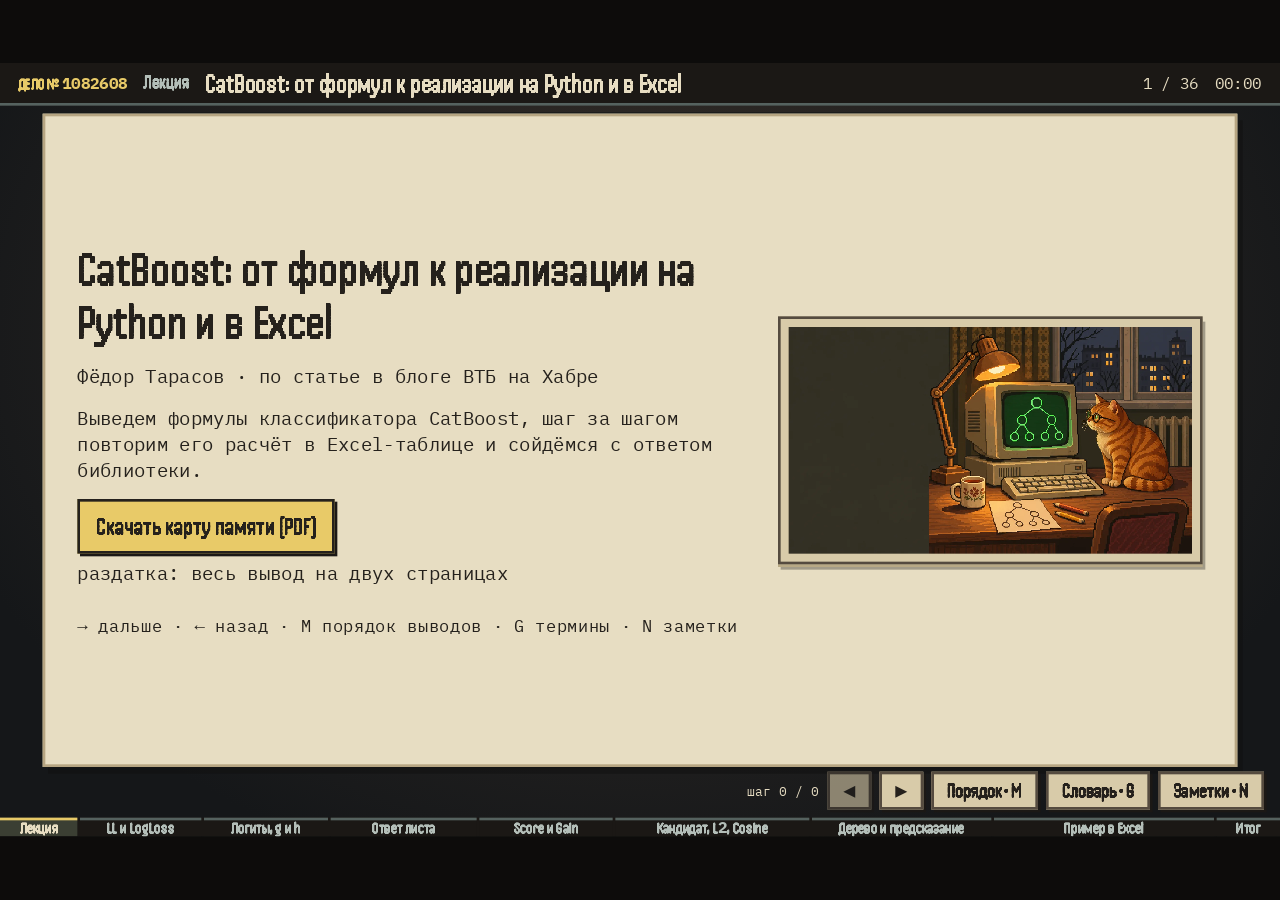
==== blocks/catboost.html @ 0ad7b18a "Сайт лекции 17.11.2026" ====
<!doctype html>
<html lang="ru"><head><meta charset="utf-8"><meta name="viewport" content="width=device-width,initial-scale=1"><title>CatBoost с нуля</title>
<style>
/* vendor/fonts.css */
/* Сгенерировано vendor/make-fonts.mjs — не редактировать вручную */
@font-face{font-family:"Press Start 2P";font-style:normal;font-weight:400;font-display:block;src:url("[data-uri]") format("woff2");unicode-range:U+0301, U+0400-045F, U+0490-0491, U+04B0-04B1, U+2116}
@font-face{font-family:"Press Start 2P";font-style:normal;font-weight:400;font-display:block;src:url("[data-uri]") format("woff2");unicode-range:U+0000-00FF, U+0131, U+0152-0153, U+02BB-02BC, U+02C6, U+02DA, U+02DC, U+0304, U+0308, U+0329, U+2000-206F, U+20AC, U+2122, U+2191, U+2193, U+2212, U+2215, U+FEFF, U+FFFD}
@font-face{font-family:"Pixelify Sans";font-style:normal;font-weight:400;font-display:block;src:url("[data-uri]") format("woff2");unicode-range:U+0301, U+0400-045F, U+0490-0491, U+04B0-04B1, U+2116}
@font-face{font-family:"Pixelify Sans";font-style:normal;font-weight:400;font-display:block;src:url("[data-uri]") format("woff2");unicode-range:U+0000-00FF, U+0131, U+0152-0153, U+02BB-02BC, U+02C6, U+02DA, U+02DC, U+0304, U+0308, U+0329, U+2000-206F, U+20AC, U+2122, U+2191, U+2193, U+2212, U+2215, U+FEFF, U+FFFD}
@font-face{font-family:"Pixelify Sans";font-style:normal;font-weight:500;font-display:block;src:url("[data-uri]") format("woff2");unicode-range:U+0301, U+0400-045F, U+0490-0491, U+04B0-04B1, U+2116}
@font-face{font-family:"Pixelify Sans";font-style:normal;font-weight:500;font-display:block;src:url("[data-uri]") format("woff2");unicode-range:U+0000-00FF, U+0131, U+0152-0153, U+02BB-02BC, U+02C6, U+02DA, U+02DC, U+0304, U+0308, U+0329, U+2000-206F, U+20AC, U+2122, U+2191, U+2193, U+2212, U+2215, U+FEFF, U+FFFD}
@font-face{font-family:"Pixelify Sans";font-style:normal;font-weight:600;font-display:block;src:url("[data-uri]") format("woff2");unicode-range:U+0301, U+0400-045F, U+0490-0491, U+04B0-04B1, U+2116}
@font-face{font-family:"Pixelify Sans";font-style:normal;font-weight:600;font-display:block;src:url("[data-uri]") format("woff2");unicode-range:U+0000-00FF, U+0131, U+0152-0153, U+02BB-02BC, U+02C6, U+02DA, U+02DC, U+0304, U+0308, U+0329, U+2000-206F, U+20AC, U+2122, U+2191, U+2193, U+2212, U+2215, U+FEFF, U+FFFD}
@font-face{font-family:"Pixelify Sans";font-style:normal;font-weight:700;font-display:block;src:url("[data-uri]") format("woff2");unicode-range:U+0301, U+0400-045F, U+0490-0491, U+04B0-04B1, U+2116}
@font-face{font-family:"Pixelify Sans";font-style:normal;font-weight:700;font-display:block;src:url("[data-uri]") format("woff2");unicode-range:U+0000-00FF, U+0131, U+0152-0153, U+02BB-02BC, U+02C6, U+02DA, U+02DC, U+0304, U+0308, U+0329, U+2000-206F, U+20AC, U+2122, U+2191, U+2193, U+2212, U+2215, U+FEFF, U+FFFD}
@font-face{font-family:"IBM Plex Mono";font-style:normal;font-weight:400;font-display:block;src:url("[data-uri]") format("woff2");unicode-range:U+0301, U+0400-045F, U+0490-0491, U+04B0-04B1, U+2116}
@font-face{font-family:"IBM Plex Mono";font-style:normal;font-weight:400;font-display:block;src:url("[data-uri]") format("woff2");unicode-range:U+0000-00FF, U+0131, U+0152-0153, U+02BB-02BC, U+02C6, U+02DA, U+02DC, U+0304, U+0308, U+0329, U+2000-206F, U+20AC, U+2122, U+2191, U+2193, U+2212, U+2215, U+FEFF, U+FFFD}
@font-face{font-family:"IBM Plex Mono";font-style:normal;font-weight:500;font-display:block;src:url("[data-uri]") format("woff2");unicode-range:U+0301, U+0400-045F, U+0490-0491, U+04B0-04B1, U+2116}
@font-face{font-family:"IBM Plex Mono";font-style:normal;font-weight:500;font-display:block;src:url("[data-uri]") format("woff2");unicode-range:U+0000-00FF, U+0131, U+0152-0153, U+02BB-02BC, U+02C6, U+02DA, U+02DC, U+0304, U+0308, U+0329, U+2000-206F, U+20AC, U+2122, U+2191, U+2193, U+2212, U+2215, U+FEFF, U+FFFD}
@font-face{font-family:"IBM Plex Mono";font-style:normal;font-weight:700;font-display:block;src:url("[data-uri]") format("woff2");unicode-range:U+0301, U+0400-045F, U+0490-0491, U+04B0-04B1, U+2116}
@font-face{font-family:"IBM Plex Mono";font-style:normal;font-weight:700;font-display:block;src:url("[data-uri]") format("woff2");unicode-range:U+0000-00FF, U+0131, U+0152-0153, U+02BB-02BC, U+02C6, U+02DA, U+02DC, U+0304, U+0308, U+0329, U+2000-206F, U+20AC, U+2122, U+2191, U+2193, U+2212, U+2215, U+FEFF, U+FFFD}
@font-face{font-family:"Old Standard TT";font-style:normal;font-weight:400;font-display:block;src:url("[data-uri]") format("woff2");unicode-range:U+0301, U+0400-045F, U+0490-0491, U+04B0-04B1, U+2116}
@font-face{font-family:"Old Standard TT";font-style:normal;font-weight:400;font-display:block;src:url("[data-uri]") format("woff2");unicode-range:U+0000-00FF, U+0131, U+0152-0153, U+02BB-02BC, U+02C6, U+02DA, U+02DC, U+0304, U+0308, U+0329, U+2000-206F, U+20AC, U+2122, U+2191, U+2193, U+2212, U+2215, U+FEFF, U+FFFD}
@font-face{font-family:"Old Standard TT";font-style:normal;font-weight:700;font-display:block;src:url("[data-uri]") format("woff2");unicode-range:U+0301, U+0400-045F, U+0490-0491, U+04B0-04B1, U+2116}
@font-face{font-family:"Old Standard TT";font-style:normal;font-weight:700;font-display:block;src:url("[data-uri]") format("woff2");unicode-range:U+0000-00FF, U+0131, U+0152-0153, U+02BB-02BC, U+02C6, U+02DA, U+02DC, U+0304, U+0308, U+0329, U+2000-206F, U+20AC, U+2122, U+2191, U+2193, U+2212, U+2215, U+FEFF, U+FFFD}
@font-face{font-family:"Stalinist One";font-style:normal;font-weight:400;font-display:block;src:url("[data-uri]") format("woff2");unicode-range:U+0301, U+0400-045F, U+0490-0491, U+04B0-04B1, U+2116}
@font-face{font-family:"Stalinist One";font-style:normal;font-weight:400;font-display:block;src:url("[data-uri]") format("woff2");unicode-range:U+0000-00FF, U+0131, U+0152-0153, U+02BB-02BC, U+02C6, U+02DA, U+02DC, U+0304, U+0308, U+0329, U+2000-206F, U+20AC, U+2122, U+2191, U+2193, U+2212, U+2215, U+FEFF, U+FFFD}
@font-face{font-family:"DeckHead";font-style:normal;font-weight:400;font-display:block;src:url("[data-uri]") format("woff2");unicode-range:U+0301, U+0400-045F, U+0490-0491, U+04B0-04B1, U+2116}
@font-face{font-family:"DeckHead";font-style:normal;font-weight:400;font-display:block;src:url("[data-uri]") format("woff2");unicode-range:U+0000-002F, U+003A-00FF, U+0131, U+0152-0153, U+02BB-02BC, U+02C6, U+02DA, U+02DC, U+0304, U+0308, U+0329, U+2000-206F, U+20AC, U+2122, U+2191, U+2193, U+2212, U+2215, U+FEFF, U+FFFD}
@font-face{font-family:"DeckHead";font-style:normal;font-weight:600;font-display:block;src:url("[data-uri]") format("woff2");unicode-range:U+0301, U+0400-045F, U+0490-0491, U+04B0-04B1, U+2116}
@font-face{font-family:"DeckHead";font-style:normal;font-weight:600;font-display:block;src:url("[data-uri]") format("woff2");unicode-range:U+0000-002F, U+003A-00FF, U+0131, U+0152-0153, U+02BB-02BC, U+02C6, U+02DA, U+02DC, U+0304, U+0308, U+0329, U+2000-206F, U+20AC, U+2122, U+2191, U+2193, U+2212, U+2215, U+FEFF, U+FFFD}
@font-face{font-family:"DeckHead";font-style:normal;font-weight:800;font-display:block;src:url("[data-uri]") format("woff2");unicode-range:U+0301, U+0400-045F, U+0490-0491, U+04B0-04B1, U+2116}
@font-face{font-family:"DeckHead";font-style:normal;font-weight:800;font-display:block;src:url("[data-uri]") format("woff2");unicode-range:U+0000-002F, U+003A-00FF, U+0131, U+0152-0153, U+02BB-02BC, U+02C6, U+02DA, U+02DC, U+0304, U+0308, U+0329, U+2000-206F, U+20AC, U+2122, U+2191, U+2193, U+2212, U+2215, U+FEFF, U+FFFD}

/* Цифры заголовочного шрифта. */
@font-face{font-family:"DeckHead";font-style:normal;font-weight:100 900;font-display:block;src:url("[data-uri]") format("woff2");unicode-range:U+0030-0039}
/* node_modules/katex/dist/katex.min.css */
@font-face{font-family:KaTeX_AMS;font-style:normal;font-weight:400;src:url("[data-uri]") format("woff2")}@font-face{font-family:KaTeX_Caligraphic;font-style:normal;font-weight:700;src:url("[data-uri]") format("woff2")}@font-face{font-family:KaTeX_Caligraphic;font-style:normal;font-weight:400;src:url("[data-uri]") format("woff2")}@font-face{font-family:KaTeX_Fraktur;font-style:normal;font-weight:700;src:url("[data-uri]") format("woff2")}@font-face{font-family:KaTeX_Fraktur;font-style:normal;font-weight:400;src:url("[data-uri]") format("woff2")}@font-face{font-family:KaTeX_Main;font-style:normal;font-weight:700;src:url("[data-uri]") format("woff2")}@font-face{font-family:KaTeX_Main;font-style:italic;font-weight:700;src:url("[data-uri]") format("woff2")}@font-face{font-family:KaTeX_Main;font-style:italic;font-weight:400;src:url("[data-uri]") format("woff2")}@font-face{font-family:KaTeX_Main;font-style:normal;font-weight:400;src:url("[data-uri]") format("woff2")}@font-face{font-family:KaTeX_Math;font-style:italic;font-weight:700;src:url("[data-uri]") format("woff2")}@font-face{font-family:KaTeX_Math;font-style:italic;font-weight:400;src:url("[data-uri]") format("woff2")}@font-face{font-family:"KaTeX_SansSerif";font-style:normal;font-weight:700;src:url("[data-uri]") format("woff2")}@font-face{font-family:"KaTeX_SansSerif";font-style:italic;font-weight:400;src:url("[data-uri]") format("woff2")}@font-face{font-family:"KaTeX_SansSerif";font-style:normal;font-weight:400;src:url("[data-uri]") format("woff2")}@font-face{font-family:KaTeX_Script;font-style:normal;font-weight:400;src:url("[data-uri]") format("woff2")}@font-face{font-family:KaTeX_Size1;font-style:normal;font-weight:400;src:url("[data-uri]") format("woff2")}@font-face{font-family:KaTeX_Size2;font-style:normal;font-weight:400;src:url("[data-uri]") format("woff2")}@font-face{font-family:KaTeX_Size3;font-style:normal;font-weight:400;src:url("[data-uri]") format("woff2")}@font-face{font-family:KaTeX_Size4;font-style:normal;font-weight:400;src:url("[data-uri]") format("woff2")}@font-face{font-family:KaTeX_Typewriter;font-style:normal;font-weight:400;src:url("[data-uri]") format("woff2")}.katex{font:normal 1.21em KaTeX_Main,Times New Roman,serif;line-height:1.2;text-indent:0;text-rendering:auto}.katex *{-ms-high-contrast-adjust:none!important;border-color:currentColor}.katex .katex-version:after{content:"0.16.11"}.katex .katex-mathml{clip:rect(1px,1px,1px,1px);border:0;height:1px;overflow:hidden;padding:0;position:absolute;width:1px}.katex .katex-html>.newline{display:block}.katex .base{position:relative;white-space:nowrap;width:-webkit-min-content;width:-moz-min-content;width:min-content}.katex .base,.katex .strut{display:inline-block}.katex .textbf{font-weight:700}.katex .textit{font-style:italic}.katex .textrm{font-family:KaTeX_Main}.katex .textsf{font-family:KaTeX_SansSerif}.katex .texttt{font-family:KaTeX_Typewriter}.katex .mathnormal{font-family:KaTeX_Math;font-style:italic}.katex .mathit{font-family:KaTeX_Main;font-style:italic}.katex .mathrm{font-style:normal}.katex .mathbf{font-family:KaTeX_Main;font-weight:700}.katex .boldsymbol{font-family:KaTeX_Math;font-style:italic;font-weight:700}.katex .amsrm,.katex .mathbb,.katex .textbb{font-family:KaTeX_AMS}.katex .mathcal{font-family:KaTeX_Caligraphic}.katex .mathfrak,.katex .textfrak{font-family:KaTeX_Fraktur}.katex .mathboldfrak,.katex .textboldfrak{font-family:KaTeX_Fraktur;font-weight:700}.katex .mathtt{font-family:KaTeX_Typewriter}.katex .mathscr,.katex .textscr{font-family:KaTeX_Script}.katex .mathsf,.katex .textsf{font-family:KaTeX_SansSerif}.katex .mathboldsf,.katex .textboldsf{font-family:KaTeX_SansSerif;font-weight:700}.katex .mathitsf,.katex .textitsf{font-family:KaTeX_SansSerif;font-style:italic}.katex .mainrm{font-family:KaTeX_Main;font-style:normal}.katex .vlist-t{border-collapse:collapse;display:inline-table;table-layout:fixed}.katex .vlist-r{display:table-row}.katex .vlist{display:table-cell;position:relative;vertical-align:bottom}.katex .vlist>span{display:block;height:0;position:relative}.katex .vlist>span>span{display:inline-block}.katex .vlist>span>.pstrut{overflow:hidden;width:0}.katex .vlist-t2{margin-right:-2px}.katex .vlist-s{display:table-cell;font-size:1px;min-width:2px;vertical-align:bottom;width:2px}.katex .vbox{align-items:baseline;display:inline-flex;flex-direction:column}.katex .hbox{width:100%}.katex .hbox,.katex .thinbox{display:inline-flex;flex-direction:row}.katex .thinbox{max-width:0;width:0}.katex .msupsub{text-align:left}.katex .mfrac>span>span{text-align:center}.katex .mfrac .frac-line{border-bottom-style:solid;display:inline-block;width:100%}.katex .hdashline,.katex .hline,.katex .mfrac .frac-line,.katex .overline .overline-line,.katex .rule,.katex .underline .underline-line{min-height:1px}.katex .mspace{display:inline-block}.katex .clap,.katex .llap,.katex .rlap{position:relative;width:0}.katex .clap>.inner,.katex .llap>.inner,.katex .rlap>.inner{position:absolute}.katex .clap>.fix,.katex .llap>.fix,.katex .rlap>.fix{display:inline-block}.katex .llap>.inner{right:0}.katex .clap>.inner,.katex .rlap>.inner{left:0}.katex .clap>.inner>span{margin-left:-50%;margin-right:50%}.katex .rule{border:0 solid;display:inline-block;position:relative}.katex .hline,.katex .overline .overline-line,.katex .underline .underline-line{border-bottom-style:solid;display:inline-block;width:100%}.katex .hdashline{border-bottom-style:dashed;display:inline-block;width:100%}.katex .sqrt>.root{margin-left:.2777777778em;margin-right:-.5555555556em}.katex .fontsize-ensurer.reset-size1.size1,.katex .sizing.reset-size1.size1{font-size:1em}.katex .fontsize-ensurer.reset-size1.size2,.katex .sizing.reset-size1.size2{font-size:1.2em}.katex .fontsize-ensurer.reset-size1.size3,.katex .sizing.reset-size1.size3{font-size:1.4em}.katex .fontsize-ensurer.reset-size1.size4,.katex .sizing.reset-size1.size4{font-size:1.6em}.katex .fontsize-ensurer.reset-size1.size5,.katex .sizing.reset-size1.size5{font-size:1.8em}.katex .fontsize-ensurer.reset-size1.size6,.katex .sizing.reset-size1.size6{font-size:2em}.katex .fontsize-ensurer.reset-size1.size7,.katex .sizing.reset-size1.size7{font-size:2.4em}.katex .fontsize-ensurer.reset-size1.size8,.katex .sizing.reset-size1.size8{font-size:2.88em}.katex .fontsize-ensurer.reset-size1.size9,.katex .sizing.reset-size1.size9{font-size:3.456em}.katex .fontsize-ensurer.reset-size1.size10,.katex .sizing.reset-size1.size10{font-size:4.148em}.katex .fontsize-ensurer.reset-size1.size11,.katex .sizing.reset-size1.size11{font-size:4.976em}.katex .fontsize-ensurer.reset-size2.size1,.katex .sizing.reset-size2.size1{font-size:.8333333333em}.katex .fontsize-ensurer.reset-size2.size2,.katex .sizing.reset-size2.size2{font-size:1em}.katex .fontsize-ensurer.reset-size2.size3,.katex .sizing.reset-size2.size3{font-size:1.1666666667em}.katex .fontsize-ensurer.reset-size2.size4,.katex .sizing.reset-size2.size4{font-size:1.3333333333em}.katex .fontsize-ensurer.reset-size2.size5,.katex .sizing.reset-size2.size5{font-size:1.5em}.katex .fontsize-ensurer.reset-size2.size6,.katex .sizing.reset-size2.size6{font-size:1.6666666667em}.katex .fontsize-ensurer.reset-size2.size7,.katex .sizing.reset-size2.size7{font-size:2em}.katex .fontsize-ensurer.reset-size2.size8,.katex .sizing.reset-size2.size8{font-size:2.4em}.katex .fontsize-ensurer.reset-size2.size9,.katex .sizing.reset-size2.size9{font-size:2.88em}.katex .fontsize-ensurer.reset-size2.size10,.katex .sizing.reset-size2.size10{font-size:3.4566666667em}.katex .fontsize-ensurer.reset-size2.size11,.katex .sizing.reset-size2.size11{font-size:4.1466666667em}.katex .fontsize-ensurer.reset-size3.size1,.katex .sizing.reset-size3.size1{font-size:.7142857143em}.katex .fontsize-ensurer.reset-size3.size2,.katex .sizing.reset-size3.size2{font-size:.8571428571em}.katex .fontsize-ensurer.reset-size3.size3,.katex .sizing.reset-size3.size3{font-size:1em}.katex .fontsize-ensurer.reset-size3.size4,.katex .sizing.reset-size3.size4{font-size:1.1428571429em}.katex .fontsize-ensurer.reset-size3.size5,.katex .sizing.reset-size3.size5{font-size:1.2857142857em}.katex .fontsize-ensurer.reset-size3.size6,.katex .sizing.reset-size3.size6{font-size:1.4285714286em}.katex .fontsize-ensurer.reset-size3.size7,.katex .sizing.reset-size3.size7{font-size:1.7142857143em}.katex .fontsize-ensurer.reset-size3.size8,.katex .sizing.reset-size3.size8{font-size:2.0571428571em}.katex .fontsize-ensurer.reset-size3.size9,.katex .sizing.reset-size3.size9{font-size:2.4685714286em}.katex .fontsize-ensurer.reset-size3.size10,.katex .sizing.reset-size3.size10{font-size:2.9628571429em}.katex .fontsize-ensurer.reset-size3.size11,.katex .sizing.reset-size3.size11{font-size:3.5542857143em}.katex .fontsize-ensurer.reset-size4.size1,.katex .sizing.reset-size4.size1{font-size:.625em}.katex .fontsize-ensurer.reset-size4.size2,.katex .sizing.reset-size4.size2{font-size:.75em}.katex .fontsize-ensurer.reset-size4.size3,.katex .sizing.reset-size4.size3{font-size:.875em}.katex .fontsize-ensurer.reset-size4.size4,.katex .sizing.reset-size4.size4{font-size:1em}.katex .fontsize-ensurer.reset-size4.size5,.katex .sizing.reset-size4.size5{font-size:1.125em}.katex .fontsize-ensurer.reset-size4.size6,.katex .sizing.reset-size4.size6{font-size:1.25em}.katex .fontsize-ensurer.reset-size4.size7,.katex .sizing.reset-size4.size7{font-size:1.5em}.katex .fontsize-ensurer.reset-size4.size8,.katex .sizing.reset-size4.size8{font-size:1.8em}.katex .fontsize-ensurer.reset-size4.size9,.katex .sizing.reset-size4.size9{font-size:2.16em}.katex .fontsize-ensurer.reset-size4.size10,.katex .sizing.reset-size4.size10{font-size:2.5925em}.katex .fontsize-ensurer.reset-size4.size11,.katex .sizing.reset-size4.size11{font-size:3.11em}.katex .fontsize-ensurer.reset-size5.size1,.katex .sizing.reset-size5.size1{font-size:.5555555556em}.katex .fontsize-ensurer.reset-size5.size2,.katex .sizing.reset-size5.size2{font-size:.6666666667em}.katex .fontsize-ensurer.reset-size5.size3,.katex .sizing.reset-size5.size3{font-size:.7777777778em}.katex .fontsize-ensurer.reset-size5.size4,.katex .sizing.reset-size5.size4{font-size:.8888888889em}.katex .fontsize-ensurer.reset-size5.size5,.katex .sizing.reset-size5.size5{font-size:1em}.katex .fontsize-ensurer.reset-size5.size6,.katex .sizing.reset-size5.size6{font-size:1.1111111111em}.katex .fontsize-ensurer.reset-size5.size7,.katex .sizing.reset-size5.size7{font-size:1.3333333333em}.katex .fontsize-ensurer.reset-size5.size8,.katex .sizing.reset-size5.size8{font-size:1.6em}.katex .fontsize-ensurer.reset-size5.size9,.katex .sizing.reset-size5.size9{font-size:1.92em}.katex .fontsize-ensurer.reset-size5.size10,.katex .sizing.reset-size5.size10{font-size:2.3044444444em}.katex .fontsize-ensurer.reset-size5.size11,.katex .sizing.reset-size5.size11{font-size:2.7644444444em}.katex .fontsize-ensurer.reset-size6.size1,.katex .sizing.reset-size6.size1{font-size:.5em}.katex .fontsize-ensurer.reset-size6.size2,.katex .sizing.reset-size6.size2{font-size:.6em}.katex .fontsize-ensurer.reset-size6.size3,.katex .sizing.reset-size6.size3{font-size:.7em}.katex .fontsize-ensurer.reset-size6.size4,.katex .sizing.reset-size6.size4{font-size:.8em}.katex .fontsize-ensurer.reset-size6.size5,.katex .sizing.reset-size6.size5{font-size:.9em}.katex .fontsize-ensurer.reset-size6.size6,.katex .sizing.reset-size6.size6{font-size:1em}.katex .fontsize-ensurer.reset-size6.size7,.katex .sizing.reset-size6.size7{font-size:1.2em}.katex .fontsize-ensurer.reset-size6.size8,.katex .sizing.reset-size6.size8{font-size:1.44em}.katex .fontsize-ensurer.reset-size6.size9,.katex .sizing.reset-size6.size9{font-size:1.728em}.katex .fontsize-ensurer.reset-size6.size10,.katex .sizing.reset-size6.size10{font-size:2.074em}.katex .fontsize-ensurer.reset-size6.size11,.katex .sizing.reset-size6.size11{font-size:2.488em}.katex .fontsize-ensurer.reset-size7.size1,.katex .sizing.reset-size7.size1{font-size:.4166666667em}.katex .fontsize-ensurer.reset-size7.size2,.katex .sizing.reset-size7.size2{font-size:.5em}.katex .fontsize-ensurer.reset-size7.size3,.katex .sizing.reset-size7.size3{font-size:.5833333333em}.katex .fontsize-ensurer.reset-size7.size4,.katex .sizing.reset-size7.size4{font-size:.6666666667em}.katex .fontsize-ensurer.reset-size7.size5,.katex .sizing.reset-size7.size5{font-size:.75em}.katex .fontsize-ensurer.reset-size7.size6,.katex .sizing.reset-size7.size6{font-size:.8333333333em}.katex .fontsize-ensurer.reset-size7.size7,.katex .sizing.reset-size7.size7{font-size:1em}.katex .fontsize-ensurer.reset-size7.size8,.katex .sizing.reset-size7.size8{font-size:1.2em}.katex .fontsize-ensurer.reset-size7.size9,.katex .sizing.reset-size7.size9{font-size:1.44em}.katex .fontsize-ensurer.reset-size7.size10,.katex .sizing.reset-size7.size10{font-size:1.7283333333em}.katex .fontsize-ensurer.reset-size7.size11,.katex .sizing.reset-size7.size11{font-size:2.0733333333em}.katex .fontsize-ensurer.reset-size8.size1,.katex .sizing.reset-size8.size1{font-size:.3472222222em}.katex .fontsize-ensurer.reset-size8.size2,.katex .sizing.reset-size8.size2{font-size:.4166666667em}.katex .fontsize-ensurer.reset-size8.size3,.katex .sizing.reset-size8.size3{font-size:.4861111111em}.katex .fontsize-ensurer.reset-size8.size4,.katex .sizing.reset-size8.size4{font-size:.5555555556em}.katex .fontsize-ensurer.reset-size8.size5,.katex .sizing.reset-size8.size5{font-size:.625em}.katex .fontsize-ensurer.reset-size8.size6,.katex .sizing.reset-size8.size6{font-size:.6944444444em}.katex .fontsize-ensurer.reset-size8.size7,.katex .sizing.reset-size8.size7{font-size:.8333333333em}.katex .fontsize-ensurer.reset-size8.size8,.katex .sizing.reset-size8.size8{font-size:1em}.katex .fontsize-ensurer.reset-size8.size9,.katex .sizing.reset-size8.size9{font-size:1.2em}.katex .fontsize-ensurer.reset-size8.size10,.katex .sizing.reset-size8.size10{font-size:1.4402777778em}.katex .fontsize-ensurer.reset-size8.size11,.katex .sizing.reset-size8.size11{font-size:1.7277777778em}.katex .fontsize-ensurer.reset-size9.size1,.katex .sizing.reset-size9.size1{font-size:.2893518519em}.katex .fontsize-ensurer.reset-size9.size2,.katex .sizing.reset-size9.size2{font-size:.3472222222em}.katex .fontsize-ensurer.reset-size9.size3,.katex .sizing.reset-size9.size3{font-size:.4050925926em}.katex .fontsize-ensurer.reset-size9.size4,.katex .sizing.reset-size9.size4{font-size:.462962963em}.katex .fontsize-ensurer.reset-size9.size5,.katex .sizing.reset-size9.size5{font-size:.5208333333em}.katex .fontsize-ensurer.reset-size9.size6,.katex .sizing.reset-size9.size6{font-size:.5787037037em}.katex .fontsize-ensurer.reset-size9.size7,.katex .sizing.reset-size9.size7{font-size:.6944444444em}.katex .fontsize-ensurer.reset-size9.size8,.katex .sizing.reset-size9.size8{font-size:.8333333333em}.katex .fontsize-ensurer.reset-size9.size9,.katex .sizing.reset-size9.size9{font-size:1em}.katex .fontsize-ensurer.reset-size9.size10,.katex .sizing.reset-size9.size10{font-size:1.2002314815em}.katex .fontsize-ensurer.reset-size9.size11,.katex .sizing.reset-size9.size11{font-size:1.4398148148em}.katex .fontsize-ensurer.reset-size10.size1,.katex .sizing.reset-size10.size1{font-size:.2410800386em}.katex .fontsize-ensurer.reset-size10.size2,.katex .sizing.reset-size10.size2{font-size:.2892960463em}.katex .fontsize-ensurer.reset-size10.size3,.katex .sizing.reset-size10.size3{font-size:.337512054em}.katex .fontsize-ensurer.reset-size10.size4,.katex .sizing.reset-size10.size4{font-size:.3857280617em}.katex .fontsize-ensurer.reset-size10.size5,.katex .sizing.reset-size10.size5{font-size:.4339440694em}.katex .fontsize-ensurer.reset-size10.size6,.katex .sizing.reset-size10.size6{font-size:.4821600771em}.katex .fontsize-ensurer.reset-size10.size7,.katex .sizing.reset-size10.size7{font-size:.5785920926em}.katex .fontsize-ensurer.reset-size10.size8,.katex .sizing.reset-size10.size8{font-size:.6943105111em}.katex .fontsize-ensurer.reset-size10.size9,.katex .sizing.reset-size10.size9{font-size:.8331726133em}.katex .fontsize-ensurer.reset-size10.size10,.katex .sizing.reset-size10.size10{font-size:1em}.katex .fontsize-ensurer.reset-size10.size11,.katex .sizing.reset-size10.size11{font-size:1.1996142719em}.katex .fontsize-ensurer.reset-size11.size1,.katex .sizing.reset-size11.size1{font-size:.2009646302em}.katex .fontsize-ensurer.reset-size11.size2,.katex .sizing.reset-size11.size2{font-size:.2411575563em}.katex .fontsize-ensurer.reset-size11.size3,.katex .sizing.reset-size11.size3{font-size:.2813504823em}.katex .fontsize-ensurer.reset-size11.size4,.katex .sizing.reset-size11.size4{font-size:.3215434084em}.katex .fontsize-ensurer.reset-size11.size5,.katex .sizing.reset-size11.size5{font-size:.3617363344em}.katex .fontsize-ensurer.reset-size11.size6,.katex .sizing.reset-size11.size6{font-size:.4019292605em}.katex .fontsize-ensurer.reset-size11.size7,.katex .sizing.reset-size11.size7{font-size:.4823151125em}.katex .fontsize-ensurer.reset-size11.size8,.katex .sizing.reset-size11.size8{font-size:.578778135em}.katex .fontsize-ensurer.reset-size11.size9,.katex .sizing.reset-size11.size9{font-size:.6945337621em}.katex .fontsize-ensurer.reset-size11.size10,.katex .sizing.reset-size11.size10{font-size:.8336012862em}.katex .fontsize-ensurer.reset-size11.size11,.katex .sizing.reset-size11.size11{font-size:1em}.katex .delimsizing.size1{font-family:KaTeX_Size1}.katex .delimsizing.size2{font-family:KaTeX_Size2}.katex .delimsizing.size3{font-family:KaTeX_Size3}.katex .delimsizing.size4{font-family:KaTeX_Size4}.katex .delimsizing.mult .delim-size1>span{font-family:KaTeX_Size1}.katex .delimsizing.mult .delim-size4>span{font-family:KaTeX_Size4}.katex .nulldelimiter{display:inline-block;width:.12em}.katex .delimcenter,.katex .op-symbol{position:relative}.katex .op-symbol.small-op{font-family:KaTeX_Size1}.katex .op-symbol.large-op{font-family:KaTeX_Size2}.katex .accent>.vlist-t,.katex .op-limits>.vlist-t{text-align:center}.katex .accent .accent-body{position:relative}.katex .accent .accent-body:not(.accent-full){width:0}.katex .overlay{display:block}.katex .mtable .vertical-separator{display:inline-block;min-width:1px}.katex .mtable .arraycolsep{display:inline-block}.katex .mtable .col-align-c>.vlist-t{text-align:center}.katex .mtable .col-align-l>.vlist-t{text-align:left}.katex .mtable .col-align-r>.vlist-t{text-align:right}.katex .svg-align{text-align:left}.katex svg{fill:currentColor;stroke:currentColor;fill-rule:nonzero;fill-opacity:1;stroke-width:1;stroke-linecap:butt;stroke-linejoin:miter;stroke-miterlimit:4;stroke-dasharray:none;stroke-dashoffset:0;stroke-opacity:1;display:block;height:inherit;position:absolute;width:100%}.katex svg path{stroke:none}.katex img{border-style:none;max-height:none;max-width:none;min-height:0;min-width:0}.katex .stretchy{display:block;overflow:hidden;position:relative;width:100%}.katex .stretchy:after,.katex .stretchy:before{content:""}.katex .hide-tail{overflow:hidden;position:relative;width:100%}.katex .halfarrow-left{left:0;overflow:hidden;position:absolute;width:50.2%}.katex .halfarrow-right{overflow:hidden;position:absolute;right:0;width:50.2%}.katex .brace-left{left:0;overflow:hidden;position:absolute;width:25.1%}.katex .brace-center{left:25%;overflow:hidden;position:absolute;width:50%}.katex .brace-right{overflow:hidden;position:absolute;right:0;width:25.1%}.katex .x-arrow-pad{padding:0 .5em}.katex .cd-arrow-pad{padding:0 .55556em 0 .27778em}.katex .mover,.katex .munder,.katex .x-arrow{text-align:center}.katex .boxpad{padding:0 .3em}.katex .fbox,.katex .fcolorbox{border:.04em solid;box-sizing:border-box}.katex .cancel-pad{padding:0 .2em}.katex .cancel-lap{margin-left:-.2em;margin-right:-.2em}.katex .sout{border-bottom-style:solid;border-bottom-width:.08em}.katex .angl{border-right:.049em solid;border-top:.049em solid;box-sizing:border-box;margin-right:.03889em}.katex .anglpad{padding:0 .03889em}.katex .eqn-num:before{content:"(" counter(katexEqnNo) ")";counter-increment:katexEqnNo}.katex .mml-eqn-num:before{content:"(" counter(mmlEqnNo) ")";counter-increment:mmlEqnNo}.katex .mtr-glue{width:50%}.katex .cd-vert-arrow{display:inline-block;position:relative}.katex .cd-label-left{display:inline-block;position:absolute;right:calc(50% + .3em);text-align:left}.katex .cd-label-right{display:inline-block;left:calc(50% + .3em);position:absolute;text-align:right}.katex-display{display:block;margin:1em 0;text-align:center}.katex-display>.katex{display:block;text-align:center;white-space:nowrap}.katex-display>.katex>.katex-html{display:block;position:relative}.katex-display>.katex>.katex-html>.tag{position:absolute;right:0}.katex-display.leqno>.katex>.katex-html>.tag{left:0;right:auto}.katex-display.fleqn>.katex{padding-left:2em;text-align:left}body{counter-reset:katexEqnNo mmlEqnNo}

/* core/tokens.css */
/* ==========================================================================
   tokens.css — единственный источник цветов, шрифтов и размеров презентации.
   Владелец: архитектор. Агенты читают, но не правят. Свои цвета не заводить —
   брать переменные отсюда.

   Образ: казённая контора позднего индустриального государства. Тёмный стол,
   пожелтевшие бланки, красные и зелёные штампы, холодный свет ЭВМ. Пиксельная
   сетка: всё выравнивается по 4 px (--px), рамки 4 px, скруглений нет.
   ========================================================================== */
:root {
  /* сетка */
  --px: 4px;
  --stage-w: 1920px;
  --stage-h: 1080px;
  --hud-h: 64px;          /* верхняя панель движка */
  --foot-h: 28px;         /* нижняя полоска прогресса */
  --pad-x: 64px;          /* поля слайда слева/справа */
  --pad-top: 92px;        /* = hud + воздух */
  --pad-bottom: 48px;

  /* помещение */
  --c-void: #0d0c0b;
  --c-desk-0: #1b1815;
  --c-desk-1: #29231e;
  --c-desk-2: #3a3028;
  --c-desk-3: #4d4034;
  --c-wall: #3b3f33;
  --c-wall-2: #4f5441;
  --c-wall-3: #6a6f55;
  --c-steel: #55625f;
  --c-steel-2: #84938f;
  --c-steel-3: #b3beb8;

  /* бумага и чернила */
  --c-paper: #e7ddc2;
  --c-paper-2: #d8cba9;
  --c-paper-3: #b8a985;
  --c-paper-4: #8f8163;
  --c-paper-blue: #c5d0cb;
  --c-paper-pink: #e4c5b5;
  --c-paper-green: #cfd8b6;
  --c-ink: #25211c;
  --c-ink-2: #554b3f;
  --c-ink-3: #85775f;

  /* сигнальные цвета (штампы, статусы) */
  --c-red: #b23b2e;
  --c-red-d: #7c241b;
  --c-red-l: #db7461;
  --c-green: #557f3d;
  --c-green-d: #34572a;
  --c-green-l: #94b973;
  --c-amber: #c9982b;
  --c-amber-d: #8d6916;
  --c-amber-l: #e8ca68;
  --c-blue: #3c697c;
  --c-blue-d: #264756;
  --c-blue-l: #80aab9;

  /* ячейки PSI на бумаге (фон ячейки; текст — --c-ink) */
  --psi-ok: #a8c487;
  --psi-warn: #e8d06c;
  --psi-bad: #dc7862;
  --psi-none: #cfc3a3;

  /* экран ЭВМ */
  --c-crt-bg: #0c1611;
  --c-crt-bg-2: #13231a;
  --c-crt: #86dc96;
  --c-crt-dim: #437d55;
  --c-crt-amber: #e6b84c;
  --c-crt-red: #e5624f;
  --c-crt-blue: #7fc4d6;

  /* ряды данных на графиках: порядок использования фиксирован */
  --s-1: #3c697c;   /* основная линия / «было» */
  --s-2: #b23b2e;   /* вторая линия / «стало», тревога */
  --s-3: #c9982b;
  --s-4: #557f3d;
  --s-5: #6b5a86;
  --s-mute: #8f8163;

  /* шрифты */
  --f-pixel: "Handjet", "IBM Plex Mono", "Consolas", monospace;   /* заголовки, подписи, кнопки. Pixelify Sans убран: в нём нет части кириллицы (П, О, К), а ь и ы читаются как b и bl */
  --f-8bit: "Press Start 2P", "Pixelify Sans", monospace;         /* мелкие ярлыки, штампы, счётчики */
  --f-doc: "IBM Plex Mono", "Consolas", "Courier New", monospace; /* текст документов и таблиц */
  --f-news: "Old Standard TT", "Times New Roman", serif;          /* газета */
  --f-poster: "Stalinist One", "Pixelify Sans", sans-serif;       /* шапка газеты, плакат (очень редко) */
  --f-num: "Handjet", "Pixelify Sans", monospace;                 /* крупные числа */

  /* кегли (в px сцены 1920×1080). Меньше --fs-tiny не опускаться. */
  --fs-hero: 96px;
  --fs-h1: 60px;
  --fs-h2: 44px;
  --fs-h3: 32px;
  --fs-lead: 28px;
  --fs-body: 24px;
  --fs-small: 20px;
  --fs-tiny: 17px;
  --fs-8bit: 14px;      /* Press Start 2P читается только так: 14 / 18 / 22 */
  --fs-8bit-l: 18px;
  --fs-8bit-xl: 22px;

  /* тени: только жёсткие, со сдвигом по сетке */
  --sh-paper: 0 4px 0 var(--c-paper-3), 8px 12px 0 rgba(0, 0, 0, .38);
  --sh-paper-low: 0 4px 0 var(--c-paper-3), 4px 8px 0 rgba(0, 0, 0, .3);
  --sh-lift: 12px 20px 0 rgba(0, 0, 0, .42);
  --sh-inset: inset 0 4px 0 rgba(0, 0, 0, .28);

  /* движение: ступенчатое, без плавных кривых */
  --ease-step: steps(6, end);
  --t-fast: 160ms;
  --t-med: 320ms;
  --t-slow: 640ms;
}

/* core/base.css */
/* Сцена всегда имеет координаты 1920 × 1080. */
:root { --f-pixel: "DeckHead", "Handjet", "IBM Plex Mono", "Consolas", monospace; }
* { box-sizing: border-box; }
html, body { margin: 0; width: 100%; height: 100%; overflow: hidden; }
body { background: var(--c-void); color: var(--c-paper); font: var(--fs-body)/1.4 var(--f-doc); }
button, input, select, textarea { font: inherit; }
button, a, input, select { touch-action: manipulation; }
button { cursor: pointer; }
button:disabled { cursor: default; }
:focus-visible { outline: 4px solid var(--c-amber-l); outline-offset: 4px; }
.deck-stage { position: absolute; width: var(--stage-w); height: var(--stage-h); transform-origin: top left; overflow: hidden; background: repeating-linear-gradient(0deg, var(--c-desk-0) 0 4px, var(--c-desk-1) 4px 8px); }
.slide { display: none; position: absolute; inset: 0; overflow: hidden; }
.slide.is-active { display: block; }
.slide__body { position: absolute; top: var(--pad-top); left: var(--pad-x); right: var(--pad-x); bottom: 176px; min-height: 0; gap: 32px; }
.slide:not(:has(> .next-q)) > .slide__body { bottom: 104px; }
.slide__body > *, .layout-1col > *, .layout-2col > *, .layout-2col--even > *, .layout-2col--wide-right > *, .layout-3col > *, .layout-stack > * { min-width: 0; min-height: 0; }
.layout-1col { display: grid; grid-template-columns: minmax(0, 1fr); }
.layout-2col { display: grid; grid-template-columns: minmax(0, 58fr) minmax(0, 42fr); }
.layout-2col--even { display: grid; grid-template-columns: repeat(2, minmax(0, 1fr)); }
.layout-2col--wide-right { display: grid; grid-template-columns: minmax(0, 42fr) minmax(0, 58fr); }
.layout-3col { display: grid; grid-template-columns: repeat(3, minmax(0, 1fr)); }
.layout-stack { display: grid; grid-auto-rows: minmax(0, 1fr); }
h1, h2, h3, p, pre, figure, dl { margin: 0 0 16px; }
h1, h2, h3 { font-family: var(--f-pixel); font-weight: 600; line-height: 1.12; }
h1 { font-size: calc(var(--fs-h1) * 1.2); } h2 { font-size: calc(var(--fs-h2) * 1.2); } h3 { font-size: calc(var(--fs-h3) * 1.2); }
ul, ol { padding-left: 36px; margin: 12px 0 20px; }
li + li { margin-top: 12px; }
img, svg { max-width: 100%; }
img { object-fit: contain; }
.notes { display: none; }
@media screen {
  [data-step]:not(.is-shown) { visibility: hidden; pointer-events: none; }
  [data-step][data-step-collapse]:not(.is-shown) { display: none !important; }
}
@keyframes deck-reveal { from { opacity: .65; } to { opacity: 1; } }
[data-step].is-current { animation: deck-reveal var(--t-fast) steps(2, end); }
.deck-stage.is-auditing *, .deck-stage.is-auditing *::before, .deck-stage.is-auditing *::after { animation: none !important; transition: none !important; }
.deck-hud { position: absolute; z-index: 10; top: 0; left: 0; right: 0; height: var(--hud-h); padding: 12px 28px; display: flex; align-items: center; gap: 24px; background: var(--c-desk-0); border-bottom: 4px solid var(--c-steel); font-family: var(--f-pixel); font-weight: 600; }
.deck-hud__case { font: 600 24px var(--f-pixel); white-space: nowrap; color: var(--c-amber-l); }
.deck-hud__section { color: var(--c-steel-3); font-size: 28px; white-space: nowrap; }
.deck-hud__title { flex: 1; min-width: 0; font-size: 40px; line-height: 1; }
.deck-hud__counter, .deck-hud__timer { font: 24px var(--f-doc); white-space: nowrap; }
.deck-hud__optional { font-size: 24px; line-height: 1; color: var(--c-amber-l); white-space: nowrap; }
.deck-progress { position: absolute; z-index: 12; bottom: 0; left: 0; right: 0; height: var(--foot-h); display: flex; gap: 4px; background: var(--c-desk-0); }
.deck-progress button { flex: 1 0 max-content; border: 0; border-top: 4px solid var(--c-steel); padding: 0 8px; color: var(--c-steel-3); background: var(--c-desk-0); font: 600 24px/1 var(--f-pixel); white-space: nowrap; }
.deck-progress button.is-past { border-color: var(--c-green-l); }
.deck-progress button.is-current { background: var(--c-wall); color: var(--c-paper); border-color: var(--c-amber-l); }
.deck-controls { position: absolute; z-index: 15; right: 24px; bottom: 40px; display: flex; align-items: center; gap: 12px; }
.deck-controls .btn { min-height: 52px; padding: 8px 20px; }
.deck-controls__step { font-size: 20px; }
.deck-back { position: absolute; z-index: 15; left: 24px; bottom: 40px; }
[hidden] { display: none !important; }
.deck-overlay { position: absolute; z-index: 30; inset: 64px 0 28px; padding: 20px 32px; background: var(--c-desk-0); }
.deck-overlay__panel { height: 100%; display: flex; flex-direction: column; padding: 24px; background: var(--c-paper); color: var(--c-ink); border: 4px solid var(--c-paper-3); }
.deck-overlay__head { display: flex; gap: 24px; justify-content: space-between; align-items: center; margin-bottom: 16px; }
.deck-overlay__head h2 { margin: 0; }
.deck-overlay__body { flex: 1; min-height: 0; }
.deck-overlay--notes .deck-overlay__body { font-size: var(--fs-lead); line-height: 1.6; }
/* Карта: 871 px по высоте, четыре ряда по 211.75 px при сцене 1920×1080. */
.deck-overlay--map, .deck-overlay--glossary { padding: 12px 16px; }
.deck-overlay--map .deck-overlay__panel, .deck-overlay--glossary .deck-overlay__panel { padding: 12px; }
.deck-overlay--map .deck-overlay__head, .deck-overlay--glossary .deck-overlay__head { margin-bottom: 12px; }
.deck-overlay--map .deck-overlay__head h2, .deck-overlay--glossary .deck-overlay__head h2 { font-size: 36px; }
.deck-overlay--map .deck-overlay__head .btn, .deck-overlay--glossary .deck-overlay__head .btn { min-height: 44px; padding: 4px 12px; }
.deck-glossary { display: grid; grid-template-columns: repeat(3, minmax(0, 1fr)) minmax(0, 1.25fr); gap: 16px; height: 100%; font-size: 20px; line-height: 1.2; }
.deck-glossary__terms { margin: 0; display: flex; flex-direction: column; gap: 10px; }
.deck-glossary__terms dt, .deck-glossary__terms dd { display: inline; margin: 0; }
.deck-glossary__terms dt { font-weight: 600; }
.deck-glossary__terms .tex { white-space: nowrap; }
.deck-glossary__excel { min-width: 0; }
.deck-glossary__excel h3 { margin-bottom: 12px; font-size: 28px; }
.deck-glossary .tbl { font-size: 20px; line-height: 1.2; }
.deck-glossary .tbl td { padding: 4px 8px; overflow-wrap: anywhere; }
.deck-glossary__handout { margin-top: 16px; }
.deck-glossary__handout h3 { margin: 0 0 8px; font-size: 24px; }
.deck-glossary__handout .tbl th { width: 64px; padding: 4px 8px; }
.widget-error { border: 4px solid var(--c-red-d); background: var(--c-paper-pink); color: var(--c-red-d); padding: 20px; white-space: pre-wrap; }
@media (prefers-reduced-motion: reduce) { *, *::before, *::after { animation: none !important; } }
@page { size: 1920px 1080px; margin: 0; }
@media print {
  html, body { width: 1920px; height: auto; overflow: visible; background: var(--c-paper); }
  .deck-stage { position: static; width: 1920px; height: auto; transform: none !important; overflow: visible; background: var(--c-paper); }
  .slide, .slide.is-active { display: block; position: relative; width: 1920px; height: 1080px; break-inside: avoid-page; page-break-inside: avoid; break-after: page; page-break-after: always; overflow: hidden; color: var(--c-ink); background: var(--c-paper); print-color-adjust: exact; -webkit-print-color-adjust: exact; }
  .slide:last-of-type { break-after: auto; page-break-after: auto; }
  .slide::before { content: attr(data-title); position: absolute; top: 20px; left: 64px; right: 64px; color: var(--c-ink); font: 600 44px var(--f-pixel); }
  [data-step] { visibility: visible !important; opacity: 1 !important; animation: none !important; }
  .chain__step.is-past { opacity: 1; }
  .deck-hud, .deck-progress, .deck-controls, .deck-back, .deck-overlay { display: none !important; }
}
/* VARIANT B — frame only. 1536×772 => scale .7148; 1280×628 => .5815.
   Embedded body 1792×976; with next-q 1792×904. Standalone unchanged. */
.is-embedded .deck-controls, .is-embedded .deck-progress, .is-embedded .deck-back,
.is-embedded .deck-hud__counter, .is-embedded .deck-hud__timer,
.is-embedded .deck-hud__section, .is-embedded .deck-hud__optional { display: none !important; }
.is-embedded .deck-hud { border-bottom: 4px solid var(--c-paper-3); height: 56px; gap: 32px; }
.is-embedded .deck-hud__title { font-size: 40px; }
.is-embedded .deck-hud__case { color: var(--c-paper); font-size: 24px; }
.is-embedded .slide > .slide__body { top: 76px; bottom: 28px; }
.is-embedded .slide:has(> .next-q) > .slide__body { bottom: 100px; }
.is-embedded .next-q { bottom: 28px; }
/* Windows are outside the scaled scene: the entire iframe is the dialog. */
.deck-overlay { position: fixed; inset: 0; z-index: 50; padding: 12px; }
.deck-overlay__panel { padding: 20px; }
.deck-overlay__head { flex: none; gap: 16px; margin-bottom: 12px; }
.deck-overlay__head h2 { font-size: 32px; }
.deck-overlay__head .btn { font-size: 24px !important; min-height: 40px; padding: 4px 12px; }
.deck-overlay__body { overflow: auto; overscroll-behavior: contain; }
.deck-overlay--notes .deck-overlay__body { font-size: 24px; line-height: 1.5; max-width: 80ch; }
.deck-overlay--map .route__why { font-size: 14px; }
.deck-overlay--map .route__title { font-size: 20px; }
.deck-glossary { font-size: 17px; line-height: 1.25; gap: 20px; }
.deck-glossary .tbl, .deck-glossary .tbl td { font-size: 16px; }
.deck-glossary__terms { gap: 12px; }
.deck-glossary__excel h3 { font-size: 24px; }
.deck-glossary .tex { white-space: normal; }
/* Fullscreen evidence lens. Content has a single viewport and no nested scroll. */
[data-evidence], [data-inspect-image] { cursor: zoom-in; }
[data-evidence]:hover { outline: 4px solid var(--c-blue-d); outline-offset: 4px; }
.evidence-lens { position: fixed; inset: 0; z-index: 100; background: var(--c-desk-0); color: var(--c-paper); display: grid; grid-template-rows: auto auto minmax(0,1fr); padding: 16px; gap: 12px; font: 18px/1.35 var(--f-doc); }
.evidence-lens__head { display: flex; justify-content: space-between; align-items: center; gap: 20px; }
.evidence-lens__title { font: 600 30px/1.1 var(--f-pixel); }
.evidence-lens button { border: 4px solid var(--c-paper-3); background: var(--c-paper); color: var(--c-ink); padding: 4px 12px; font: 600 22px/1.2 var(--f-pixel); }
.evidence-lens button[aria-pressed="true"] { background: var(--c-paper-green); border-color: var(--c-green-l); }
.evidence-lens__tabs { display: flex; flex-wrap: wrap; gap: 8px; }
.evidence-lens__view { position: relative; overflow: hidden; min-height: 0; background: var(--c-paper); color: var(--c-ink); border: 4px solid var(--c-paper-3); display: grid; place-items: center; padding: 20px; }
.evidence-lens__view img { width: 100%; height: 100%; min-height: 0; object-fit: contain; }
.evidence-lens__view svg { max-height: 100%; width: 100%; height: 100%; }
.evidence-lens__formula { width: max-content; max-width: none; transform-origin: center; font-size: 48px; }
.evidence-lens__formula .katex { font-size: 1em; }
.evidence-lens__formula .katex-display { margin: 0; }
.evidence-lens__table { width: 100%; border-collapse: collapse; table-layout: fixed; font: 18px/1.25 var(--f-doc); color: var(--c-ink); }
.evidence-lens__table th, .evidence-lens__table td { border: 2px solid var(--c-paper-4); padding: 10px; overflow-wrap: anywhere; }
.evidence-lens__table th { background: var(--c-paper-blue); text-align: left; }
.evidence-lens__table tr.is-selected td { background: var(--c-paper-green); }
.evidence-lens__table td { text-align: right; }
.evidence-lens__hint { margin-left: auto; font-size: 14px; align-self: center; }
@media print { .evidence-lens { display:none; } }
.deck-overlay--map .deck-overlay__body, .deck-overlay--glossary .deck-overlay__body { display:grid; grid-template-rows:44px minmax(0,1fr); gap:12px; }
.deck-overlay-tabs { display:flex; gap:12px; }
.deck-overlay-tabs .btn { font-size:24px !important; padding:4px 16px; min-height:40px; }
.deck-overlay-page { min-width:0; min-height:0; }
.deck-overlay--map .route__formulas { font-size:24px; }
.deck-overlay--map .route__why { font-size:17px; line-height:1.25; }
.deck-overlay--map .route__title { font-size:24px; }
.deck-glossary-pages .deck-glossary__terms { display:grid; grid-template-columns:1fr 1fr; grid-template-rows:repeat(6,minmax(0,1fr)); grid-auto-flow:column; gap:20px 40px; height:100%; font-size:20px; line-height:1.3; }
.deck-glossary-pages .deck-glossary__terms > div { border-left:4px solid var(--c-ink); padding-left:16px; }
.deck-glossary-pages .deck-glossary__excel .tbl tbody { display:grid; grid-template-columns:1fr 1fr; gap:12px; }
.deck-glossary-pages .deck-glossary__excel .tbl tr { display:block; }
.deck-glossary-pages .deck-glossary__excel .tbl td { display:block; font-size:18px; padding:12px; }
.deck-glossary-pages .deck-glossary__handout { max-width:900px; font-size:24px; }
.deck-glossary-pages .deck-glossary__handout .tbl { font-size:24px; }
/* Reusable window trigger; these buttons only open the frame-level lens. */
.inspect-trigger { display:inline-block; border:2px solid var(--c-ink); padding:4px 12px; background:var(--c-paper-blue); color:var(--c-ink); font:600 24px/1.1 var(--f-pixel); cursor:zoom-in; white-space:nowrap; }
.evidence-lens__view .evidence-lens__formula { cursor:default; }

/* core/components.css */
/* Цвет формул наследуется от носителя: стол, бланк или экран. */
:root {
  --tx-r: var(--c-red-l); --tx-h: var(--c-blue-l); --tx-lam: var(--c-amber-l);
  --tx-w: var(--c-green-l); --tx-a: color-mix(in srgb, var(--c-paper) 75%, var(--s-5));
}
.paper, .card, .given, .warn, .result, .route__node, .deck-overlay__panel {
  --tx-r: var(--c-red-d); --tx-h: var(--c-blue-d);
  /* Янтарь токена затемнён чернилами ради контраста 4.5:1. */
  --tx-lam: color-mix(in srgb, var(--c-amber-d) 65%, var(--c-ink));
  --tx-w: var(--c-green-d); --tx-a: #4f3f6b;
}
.crt {
  --tx-r: var(--c-red-l); --tx-h: var(--c-blue-l); --tx-lam: var(--c-amber-l);
  --tx-w: var(--c-green-l); --tx-a: color-mix(in srgb, var(--c-paper) 75%, var(--s-5));
}
.tx-r { color: var(--tx-r); } .tx-h { color: var(--tx-h); }
.tx-lam { color: var(--tx-lam); } .tx-w { color: var(--tx-w); } .tx-a { color: var(--tx-a); }
.tex { font-size: min(1em, 36px); }
.katex { font-size: min(1em, 36px); }
.tex--d { font-size: 30px; line-height: 1.25; }
.tex .katex-display { margin: 8px 0; }
.tex .katex-display > .katex { white-space: normal; }
.tex .katex { color: inherit; }
/* Строчная формула переносится вместе со всеми знаками операций. */
.tex:not(.tex--d) { white-space: nowrap; }
.tex:not(.tex--d) > .katex { white-space: nowrap; }
.paper { position: relative; padding: 28px 32px; border: 4px solid var(--c-paper-3); background: var(--c-paper); color: var(--c-ink); box-shadow: var(--sh-paper); font-size: 24px; line-height: 1.4; letter-spacing: normal; }
.paper--blue { background: var(--c-paper-blue); }
.paper--pink { background: var(--c-paper-pink); }
.paper--green { background: var(--c-paper-green); }
.paper__title { font: 600 40px/1.12 var(--f-pixel); border-bottom: 4px double var(--c-ink-2); padding-bottom: 12px; margin-bottom: 20px; }
.paper > :last-child { margin-bottom: 0; }
.crt { padding: 24px; border: 8px solid var(--c-steel); color: var(--c-crt); background: var(--c-crt-bg); box-shadow: var(--sh-inset); font: var(--fs-small)/1.5 var(--f-doc); }
.crt__line { padding: 4px 12px; white-space: pre-wrap; overflow-wrap: anywhere; }
.crt__line--hit { background: var(--c-crt-bg-2); border-left: 4px solid var(--c-crt); color: var(--c-crt-amber); }
.chain { display: flex; flex-direction: column; gap: 32px; }
.chain__step { display: grid; grid-template-columns: minmax(0, 32fr) minmax(0, 68fr); gap: 20px; align-items: center; position: relative; padding: 20px 16px; border-left: 4px solid var(--c-paper-3); }
.chain__step + .chain__step::before { content: '⇒'; position: absolute; top: -36px; left: 62%; font: 32px var(--f-doc); }
.chain__why { font-size: var(--fs-small); line-height: 1.35; }
.chain__eq { min-width: 0; font-size: 30px; }
.chain__eq .katex-display { margin: 0; text-align: left; }
.chain__step.is-past { opacity: 1; }
.chain__step.is-current { border-left-color: var(--c-red-d); opacity: 1; }
.chain__step.is-current::after { content: '►'; position: absolute; left: -28px; color: var(--c-red-d); font-size: 24px; }
.chain__step--result { border: 4px solid var(--c-green-d); background: var(--c-paper-green); }
.chain--tight { gap: 20px; }
.chain--tight .chain__step { padding: 8px 12px; gap: 16px; }
.chain--tight .chain__step + .chain__step::before { top: -28px; font-size: 24px; }
.chain--tight .chain__eq { font-size: 30px; }
.given { background: var(--c-paper-2); color: var(--c-ink); padding: 16px 20px; border-left: 8px solid var(--c-blue-d); margin-bottom: 20px; }
.given::before { content: 'ДАНО'; display: block; font: 600 24px var(--f-pixel); color: var(--c-blue-d); margin-bottom: 12px; }
.result { position: relative; border: 4px solid var(--c-green-d); background: var(--c-paper-green); color: var(--c-ink); padding: 12px 16px; }
.result .tex--d { font-size: 34px; }
.result .katex-display { margin: 4px 0; }
.hl { background: color-mix(in srgb, var(--c-amber-l) 42%, transparent); box-shadow: 0 0 0 2px color-mix(in srgb, var(--c-amber-l) 42%, transparent); border-radius: 2px; }
/* Штамп занимает ровно своё место и не заходит на соседний текст. */
.stamp { display: inline-block; padding: 12px 16px; border: 4px solid currentColor; color: var(--c-green-d); font: 600 24px/1.3 var(--f-pixel); letter-spacing: 1px; vertical-align: middle; }
.stamp.is-current { animation: stamp-hit var(--t-fast) steps(2, end); }
.stamp--ok { color: var(--c-green-d); } .stamp--no { color: var(--c-red-d); }
.stamp--warn { color: var(--tx-lam); } .stamp--info { color: var(--tx-h); }
@keyframes stamp-hit { from { opacity: .65; } to { opacity: 1; } }
.warn { padding: 16px 20px; background: var(--c-paper-pink); color: var(--c-ink); border-left: 8px solid var(--c-red-d); margin: 16px 0; }
.note { font-size: var(--fs-small); line-height: 1.4; }
.ref { color: var(--tx-h); text-decoration: underline; text-decoration-style: dashed; text-underline-offset: 4px; cursor: pointer; background: none; border: 0; padding: 0; font: inherit; }
.tbl { width: 100%; border-collapse: collapse; font-size: var(--fs-small); font-variant-numeric: tabular-nums; color: var(--c-ink); background: var(--c-paper); }
.tbl th, .tbl td { border: 2px solid var(--c-paper-4); padding: 12px 16px; text-align: left; vertical-align: middle; }
.tbl th { background: var(--c-paper-2); font-weight: 600; }
.tbl caption { caption-side: top; text-align: left; margin-bottom: 12px; font: 600 40px var(--f-pixel); }
.tbl--excel { font-variant-numeric: tabular-nums; font-size: 20px; }
.tbl--excel th { background: var(--c-paper-blue); border-bottom: 4px solid var(--c-steel); text-align: center; white-space: normal; font: 600 18px/1.2 var(--f-doc); padding: 8px 6px; }
.tbl--excel td { text-align: right; font-family: var(--f-doc); padding: 6px 8px; }
.xl-bar { display: flex; align-items: center; gap: 12px; height: 40px; padding: 6px 12px; margin-bottom: 12px; border: 2px solid var(--c-steel); background: var(--c-paper); color: var(--c-ink); font: 22px/24px var(--f-doc); white-space: nowrap; }
.xl-bar__cell { flex: 0 0 80px; font-weight: 600; text-align: center; border-right: 2px solid var(--c-steel); }
.xl-bar__fx { color: var(--c-ink-2); font-style: italic; }
.xl-bar__formula { flex: 1; min-width: 0; font-family: var(--f-doc); }
.xl-bar__calc { font-family: var(--f-doc); color: var(--c-ink-2); }
.tbl--excel .xl-hit, .tbl--excel tr.xl-hit > td { background: var(--psi-warn); }
.tbl--excel .xl-sel { outline: 3px solid var(--c-green-d); outline-offset: -3px; }
.tbl--excel tr.xl-line > td { border-bottom: 4px solid var(--c-ink); }
.tbl--excel tr.xl-group > td { border-top: 4px solid var(--c-steel); }
.tbl--excel td.xl-merged { text-align: center; vertical-align: middle; font-weight: 600; border-left: 4px solid var(--c-steel); }
.tbl td.is-hit { background: var(--psi-ok); box-shadow: inset 0 0 0 2px var(--c-green-d); }
.tbl tr.is-cut td { border-top: 4px dashed var(--c-red-d); }
.chip { display: inline-block; padding: 4px 12px; border: 2px solid currentColor; font-size: var(--fs-small); font-weight: 600; }
.chip--r { color: var(--tx-r); } .chip--h { color: var(--tx-h); }
.chip--lam { color: var(--tx-lam); } .chip--w { color: var(--tx-w); } .chip--a { color: var(--tx-a); }
.kv { display: grid; grid-template-columns: minmax(0, 1fr) auto; gap: 12px 24px; font-size: var(--fs-small); }
.kv dt { border-bottom: 2px dotted var(--c-paper-4); }
.kv dd { margin: 0; font-variant-numeric: tabular-nums; }
.btn { display: inline-block; padding: 12px 20px; min-height: 48px; border: 4px solid var(--c-ink-2); background: var(--c-paper-2); color: var(--c-ink); font: 600 30px/1.1 var(--f-pixel); box-shadow: 4px 4px 0 var(--c-desk-0); }
/* Локальные компактные панели не уменьшают кегль кнопок. */
.btn { font-size: 30px !important; }
.btn:active, .btn[aria-pressed='true'] { box-shadow: none; background: var(--c-paper-green); border-color: var(--c-green-d); }
.btn:disabled { opacity: .6; }
.toggle { display: inline-flex; align-items: center; gap: 12px; min-height: 48px; cursor: pointer; font-size: var(--fs-small); }
.toggle input { width: 24px; height: 24px; accent-color: var(--c-green-d); }
.slider { display: flex; align-items: center; gap: 16px; margin: 8px 0; font-size: var(--fs-small); }
.slider input[type='range'], input.slider { width: 100%; min-width: 80px; height: 32px; accent-color: var(--c-green-d); }
.slider label, .slider output { white-space: nowrap; }
.slider label { display: flex; flex: 1; min-width: 0; align-items: center; gap: 12px; }
.slider label input { flex: 1; min-width: 0; }
.seg { display: flex; flex-wrap: wrap; gap: 8px; margin: 8px 0; }
.seg .btn { flex: 1; }
.next-q { position: absolute; bottom: 104px; left: var(--pad-x); right: var(--pad-x); min-height: 48px; padding: 8px 20px 8px 64px; border-top: 4px solid var(--c-amber-l); background: var(--c-desk-0); color: var(--c-paper); font: 600 34px/1.2 var(--f-pixel); }
.next-q::before { content: '?'; position: absolute; left: 20px; color: var(--c-amber-l); font: 28px var(--f-8bit); }
.card { position: relative; padding: 24px; border: 4px solid var(--c-paper-4); background: var(--c-paper); color: var(--c-ink); box-shadow: var(--sh-paper-low); }
.card h3 { padding-bottom: 12px; border-bottom: 4px double var(--c-ink-2); }
.card--ok { border-left: 12px solid var(--c-green-d); }
.card--no { border-left: 12px solid var(--c-red-d); }
.card .stamp { margin-top: 16px; }
.widget { min-width: 0; min-height: 0; }
/* Читаем всю колонку сверху вниз, затем следующую.
   s35: (824 - 4*8 промежутков)/5 = 158.4 px (вступление занимает 60 px).
   Обзор M: 871 px, четыре ряда по (871 - 3*8)/4 = 211.75 px.
   У карточки 36 px рамки/полей, заголовок 26.4 px, подпись 22–44 px,
   два промежутка по 4 px; остаток получает только зона формулы. */
.route { height: 100%; min-height: 0; display: flex; flex-direction: column; gap: 12px; color: var(--c-ink); }
.route__heading { margin: 0; color: var(--c-paper); font: 600 32px/1.1 var(--f-pixel); }
.paper .route__heading, .deck-overlay__panel .route__heading { color: var(--c-ink); }
.route__grid { flex: 1; min-height: 0; display: grid; grid-auto-flow: column; grid-auto-rows: 1fr; grid-template-columns: repeat(var(--route-cols), minmax(0, 1fr)); grid-template-rows: repeat(var(--route-rows), minmax(0, 1fr)); gap: 8px; padding: 0; margin: 0; list-style: none; }
.route__item { min-width: 0; min-height: 0; margin: 0; }
.route__node.ref { width: 100%; height: 100%; min-width: 0; min-height: 0; display: grid; grid-template-rows: auto minmax(0, 1fr) auto; align-content: start; gap: 4px; padding: 16px; border: 2px solid var(--c-paper-4); background: var(--c-paper); color: var(--c-ink); text-align: left; text-decoration: none; }
.route__node > * { min-width: 0; min-height: 0; }
.route__title { font: 600 24px/1.1 var(--f-pixel); }
.route__formulas { display: flex; flex-direction: column; justify-content: center; gap: 4px; font-size: var(--route-font, 24px); }
.route__formulas > * { flex: none; }
.route__formulas:empty { display: none; }
.route__item--long { --route-font: 22px; }
.route--full:not(.route--overview) .route__item--prediction .route__formulas { flex-direction: row; align-items: center; gap: 16px; }
.route__item--empty .route__node { grid-template-rows: auto auto; }
.route__formula { display: block; text-align: center; }
.route__formulas .tex { font-size: inherit; }
.route__node .katex { font-size: 1em; line-height: 1.2; }
.route__node .katex-display { margin: 0; }
.route__why { font: 20px/1.1 var(--f-doc); }
.route__why .tex { font-size: 20px; }
.route__item.is-past .route__node { border-left-color: var(--c-green-d); }
.route__item.is-current .route__node { border-color: var(--c-red-d); background: var(--c-paper-green); box-shadow: inset 0 0 0 2px var(--c-amber-l); }
.route__item.is-missing .route__node { border-style: dashed; cursor: default; }
.route--compact .route__grid { grid-auto-flow: column; column-gap: 16px; }
.route--compact .route__node { grid-template-rows: auto; padding: 16px; }
.route--compact .route__title { font-size: 24px; line-height: 1.15; }
@media print {
  .route__heading { color: var(--c-ink); }
  .slide__body:has(> [data-step-collapse] > [data-widget="route"]) { display: grid; grid-template-columns: repeat(4, minmax(0, 1fr)); grid-template-rows: auto repeat(5, minmax(0, 1fr)); gap: 8px; }
  .slide__body > [data-step-collapse]:has(> [data-widget="route"]),
  .slide__body > [data-step-collapse] > [data-widget="route"],
  .slide__body > [data-step-collapse] .route,
  .slide__body > [data-step-collapse] .route__grid { display: contents !important; }
  .slide__body > [data-step-collapse]:has(> [data-widget="route"]) > p { grid-column: 1 / -1; margin: 0; font-size: 24px; }
}

/* Раздатка и необязательные фотографии: только общая палитра. */
.handout { display: flex; flex-direction: column; align-items: flex-start; gap: 12px; }
.btn.handout-download { max-width: 100%; padding: 16px 24px; background: var(--c-amber-l); color: var(--c-ink); border-color: var(--c-ink); font-size: 36px !important; line-height: 1.15; text-decoration: none; }
.btn.handout-download:hover { background: var(--c-amber); }
.btn.handout-download:active { background: var(--c-paper-green); }
.handout .handout__note { margin: 0; font: 22px/1.4 var(--f-doc); color: var(--c-ink); }
.lecture-photo { margin: 0; padding: 12px; border: 4px solid var(--c-ink-2); background: var(--c-paper-2); box-shadow: var(--sh-paper-low); }
.lecture-photo img { display: block; width: 100%; height: auto; image-rendering: pixelated; }

/* core/plot.css */
/* Графики и крупные органы управления для проектора. */
.plot-svg {
  display: block;
  width: 100%;
  height: auto;
  overflow: hidden;
  color: var(--c-ink);
  font: var(--fs-small)/1.25 var(--f-doc);
}
.plot-svg text { font-family: var(--f-doc); font-size: var(--fs-small); fill: currentColor; }
.plot-axes { color: var(--c-ink-2); }
.plot-grid { stroke: var(--c-ink-3); stroke-width: 3; opacity: .18; }
.plot-axis-line { fill: none; stroke: currentColor; stroke-width: 3; }
.plot-axis-label { fill: var(--c-ink); }
.plot-series-1 { color: var(--s-1); }
.plot-series-2 { color: var(--s-2); }
.plot-series-3 { color: var(--s-3); }
.plot-series-4 { color: var(--s-4); }
.plot-series-5 { color: var(--s-5); }
.plot-line { fill: none; stroke: currentColor; stroke-linecap: butt; stroke-linejoin: miter; }
.plot-area, .plot-arrow-head { fill: currentColor; stroke: none; }
.plot-marker { fill: currentColor; stroke: var(--c-paper); stroke-width: 3; }
.plot-bar { fill: currentColor; stroke: currentColor; stroke-width: 3; fill-opacity: .76; }
.plot-bar.plot-hit { fill-opacity: 1; stroke: var(--c-ink); stroke-width: 4; }
.plot-label { fill: currentColor; }
.plot-interactive { cursor: pointer; }
.plot-interactive:focus-visible { outline: 4px solid var(--c-red); outline-offset: 4px; }

.plot-slider, .plot-seg, .plot-readout {
  color: var(--c-ink);
  font-family: var(--f-doc);
  font-size: var(--fs-small);
}
.plot-slider { display: grid; grid-template-columns: 1fr auto; gap: 8px 20px; align-items: center; margin: 8px 0; }
.plot-slider-value { min-width: 96px; text-align: right; font-weight: 700; font-variant-numeric: tabular-nums; }
.plot-slider-input {
  grid-column: 1 / -1;
  appearance: none;
  -webkit-appearance: none;
  box-sizing: border-box;
  width: 100%;
  height: 44px;
  margin: 0;
  border: 0;
  border-radius: 0;
  background: var(--c-paper-2);
  cursor: ew-resize;
}
.plot-slider-input::-webkit-slider-runnable-track { height: 8px; border: 2px solid var(--c-ink-3); background: var(--c-paper-3); }
.plot-slider-input::-moz-range-track { height: 8px; box-sizing: border-box; border: 2px solid var(--c-ink-3); border-radius: 0; background: var(--c-paper-3); }
.plot-slider-input::-webkit-slider-thumb {
  appearance: none;
  -webkit-appearance: none;
  box-sizing: border-box;
  width: 28px;
  height: 36px;
  margin-top: -16px;
  border: 4px solid var(--c-ink);
  border-radius: 0;
  background: var(--c-red);
}
.plot-slider-input::-moz-range-thumb { box-sizing: border-box; width: 28px; height: 36px; border: 4px solid var(--c-ink); border-radius: 0; background: var(--c-red); }
.plot-slider-input:focus-visible, .plot-seg-button:focus-visible { outline: 4px solid var(--c-blue); outline-offset: 4px; }
.plot-seg { display: flex; flex-wrap: wrap; gap: 0; margin: 8px 0; }
.plot-seg-button {
  min-height: 48px;
  padding: 8px 20px;
  margin: 0;
  border: 4px solid var(--c-ink-3);
  border-radius: 0;
  background: var(--c-paper-2);
  color: var(--c-ink);
  font: inherit;
  cursor: pointer;
}
.plot-seg-button + .plot-seg-button { margin-left: -4px; }
.plot-seg-button:hover { background: var(--c-paper-3); }
.plot-seg-button.plot-selected { background: var(--c-ink); border-color: var(--c-ink); color: var(--c-paper); }
.plot-readout { display: flex; flex-wrap: wrap; gap: 12px 24px; margin-top: 12px; }
.plot-readout-item { display: flex; align-items: baseline; gap: 12px; border-bottom: 2px solid var(--c-paper-3); padding-bottom: 4px; }
.plot-readout-label { color: var(--c-ink-2); }
.plot-readout-value { color: var(--c-ink); font-variant-numeric: tabular-nums; }
.plot-readout-item.plot-hit .plot-readout-value { color: var(--s-2); }

/* На ЭВМ ряды используют светлые сигнальные цвета тех же токенов. */
.crt .plot-svg, .crt .plot-axes { color: var(--c-crt); }
.crt .plot-grid { stroke: var(--c-crt-dim); opacity: .3; }
.crt .plot-axis-label { fill: var(--c-crt); }
.crt .plot-series-1 { color: var(--c-crt-blue); }
.crt .plot-series-2 { color: var(--c-crt-red); }
.crt .plot-series-3 { color: var(--c-crt-amber); }
.crt .plot-series-4 { color: var(--c-crt); }
.crt .plot-series-5 { color: var(--c-paper); }
.crt .plot-marker { stroke: var(--c-crt-bg); }
.crt .plot-bar.plot-hit { stroke: var(--c-crt); }
.crt .plot-interactive:focus-visible { outline-color: var(--c-crt-amber); }
.crt .plot-slider, .crt .plot-seg, .crt .plot-readout { color: var(--c-crt); }
.crt .plot-slider-input { background: var(--c-crt-bg-2); }
.crt .plot-slider-input::-webkit-slider-runnable-track { background: var(--c-crt-dim); border-color: var(--c-crt); }
.crt .plot-slider-input::-moz-range-track { background: var(--c-crt-dim); border-color: var(--c-crt); }
.crt .plot-slider-input::-webkit-slider-thumb { background: var(--c-crt-amber); border-color: var(--c-crt); }
.crt .plot-slider-input::-moz-range-thumb { background: var(--c-crt-amber); border-color: var(--c-crt); }
.crt .plot-slider-input:focus-visible, .crt .plot-seg-button:focus-visible { outline-color: var(--c-crt-amber); }
.crt .plot-seg-button { background: var(--c-crt-bg-2); border-color: var(--c-crt-dim); color: var(--c-crt); }
.crt .plot-seg-button:hover, .crt .plot-seg-button.plot-selected { background: var(--c-crt-dim); border-color: var(--c-crt); color: var(--c-crt); }
.crt .plot-readout-item { border-color: var(--c-crt-dim); }
.crt .plot-readout-label, .crt .plot-readout-value { color: var(--c-crt); }
.crt .plot-readout-item.plot-hit .plot-readout-value { color: var(--c-crt-amber); }

/* sections/a-task-logit/style.css */
.a-body { bottom: 104px; }
.a-paper { padding: 20px 24px; font-size: 24px; line-height: 1.25; }
.a-paper p { margin: 0 0 12px; }
.a-paper .tex:not(.tex--d) { display: inline-block; white-space: nowrap; }
.a-paper .tex .katex { font-size: 1em; }
.a-paper .katex-display > .katex { white-space: nowrap; }
.a-paper .tex--d { font-size: 30px; line-height: 1.2; }
.a-paper .katex-display { margin: 8px 0; text-align: left; }
.a-paper .result { padding: 16px; margin-bottom: 12px; }
.a-paper .result .tex--d { font-size: 32px; }
.a-spaced { display: flex; flex-direction: column; justify-content: flex-start; gap: 24px; }
.a-cover { display: flex; flex-direction: column; justify-content: center; padding: 48px 80px; }
.a-cover__title { max-width: 1500px; font-size: 76px; line-height: 1.1; margin-bottom: 36px; }
.a-cover .a-cover__author { font-size: 26px; margin-bottom: 36px; }
.a-cover .a-cover__lead { max-width: 1440px; font-size: 26px; line-height: 1.4; margin-bottom: 48px; }
.a-cover__keys { font-size: 24px; }
.a-plan { grid-template-columns: minmax(0, 58fr) minmax(0, 42fr); }
.a-plan__list { padding-left: 40px; margin: 20px 0 32px; }
.a-plan__list li + li { margin-top: 24px; }
.a-plan__route { display: grid; grid-template-rows: minmax(0, 1fr); }
.a-chain { gap: 16px; }
.a-chain .chain__step { display: block; padding: 0 0 0 12px; }
.a-chain .chain__step + .chain__step::before, .a-chain .chain__step.is-current::after { display: none; }
.a-chain .chain__why { font-size: 24px; line-height: 1.25; margin-bottom: 8px; }
.a-chain .chain__eq { font-size: 30px; }
.a-chain .chain__eq .katex-display { margin: 8px 0 0; }
.a-chain .result { margin: 0; }
.a-task { grid-template-columns: 860px minmax(0, 1fr); gap: 24px; }
.a-task .a-paper { padding: 16px; }
.a-task__copy { line-height: 1.15; }
.a-task__copy p { margin-bottom: 4px; }
.a-task__copy .result .tex--d { font-size: 28px; }
.a-task__copy .result { margin: 8px 0; }
.a-task__copy [data-step="4"] { margin-top: 8px; }
.a-ll-figs { display: flex; flex-direction: column; justify-content: flex-start; gap: 8px; }
.a-ll-figs__pair { display: grid; grid-template-columns: repeat(2, minmax(0, 1fr)); gap: 16px; }
.a-ll-figs__pair, .a-ll-figs__controls { flex: none; }
.a-ll-figs__panel { min-width: 0; }
.a-paper .a-substitution { height: 96px; font-size: 24px; line-height: 1.2; }
.a-paper .a-substitution .katex-display { margin: 0; }
.a-zero { opacity: .4; }
.a-figure { margin: 0; }
.a-figure figcaption { margin-top: 4px; min-height: 48px; font-size: 20px; line-height: 1.2; }
.a-figure__value { font-size: 24px; margin: 4px 0; line-height: 1.2; }
.a-ll-figs__panel p { margin: 0; line-height: 1.2; }
.a-paper .a-ll-figs__controls .plot-slider { margin: 0; }
.a-ll-figs--mirror { gap: 24px; }
.a-mirror-label { font-size: 28px; margin-bottom: 16px; }
.a-ll-figs--mirror .a-figure__value { min-height: 60px; margin-top: 12px; }
.a-likelihood { grid-template-columns: 1300px minmax(0, 1fr); grid-template-rows: 140px minmax(0, 1fr); gap: 16px 24px; }
.a-likelihood__proof { display: contents; }
.a-likelihood__intro { grid-column: 1 / -1; grid-row: 1; padding: 16px 20px; border: 4px solid var(--c-paper-3); background: var(--c-paper); color: var(--c-ink); line-height: 1.2; }
.a-likelihood__intro p { margin-bottom: 8px; }
.a-likelihood__intro p:last-child { margin-bottom: 0; }
.a-likelihood__columns { grid-column: 1; grid-row: 2; display: grid; grid-template-columns: 464px minmax(0, 1fr); gap: 20px; padding: 16px 20px; border: 4px solid var(--c-paper-3); background: var(--c-paper); color: var(--c-ink); box-shadow: var(--sh-paper); }
.a-likelihood__columns > .chain { min-width: 0; }
.a-likelihood .a-chain { gap: 12px; }
.a-likelihood .chain__why { line-height: 1.2; }
.a-likelihood .tex--d, .a-likelihood .result .tex--d { font-size: 28px; }
.a-likelihood .result { padding: 16px; }
.a-target-map { width: auto; margin: 8px 0 12px; font-size: 24px; }
.a-target-map td { padding: 4px 16px; border: 0; }
.a-target-map td:first-child { padding-left: 0; }
.a-likelihood__example { grid-column: 2; grid-row: 2; padding: 16px; }
.a-likelihood__table { table-layout: fixed; font-size: 20px; line-height: 1.2; }
.a-likelihood__table th, .a-likelihood__table td { padding: 8px; }
.a-likelihood__table th { font-size: 20px; }
.a-likelihood__table th:nth-child(1) { width: 92px; }
.a-likelihood__table th:nth-child(2) { width: 68px; }
.a-likelihood__table th:nth-child(4) { width: 88px; }
.a-likelihood__controls { margin: 12px 0; }
.a-likelihood__product, .a-likelihood__sum, .a-likelihood__log { margin-top: 12px; }
.a-likelihood__example .tex--d { font-size: 28px; }
.a-likelihood__example .katex-display { margin: 4px 0; }
.a-paper .a-sigmoid-inverse { font-size: 28px; }
.a-logit-proof .a-chain { gap: 16px; }
.a-logit-proof .chain__step { padding-left: 20px; }
.a-logit-proof .chain__eq { font-size: 30px; }
.a-logit-proof .chain__eq + .chain__eq { margin-top: 8px; }
.a-logit-proof .a-logit-substitution { font-size: 28px; }
.a-logit-proof .result .tex--d { font-size: 30px; }
.a-derivatives > p { margin-bottom: 16px; }
.a-derivatives .a-chain { gap: 20px; }
.a-derivatives .a-derivatives__sigmoid { font-size: 26px; }
.a-derivatives .result .tex--d { font-size: 30px; }
.a-derivatives .a-derivatives__meaning { margin: 12px 0 0; }
.a-model { display: flex; flex-direction: column; justify-content: flex-start; gap: 24px; }
.a-model__values { display: flex; flex-wrap: wrap; gap: 16px 32px; font-size: 28px; }
.a-model__values > div { flex-basis: 100%; }
.a-model__values .tex { white-space: nowrap; }
.a-paper .plot-slider { grid-template-columns: auto minmax(80px, 1fr) auto; gap: 12px; margin: 8px 0; font-size: 24px; }
.a-paper .plot-slider-input { grid-column: 2; grid-row: 1; }
.a-paper .plot-slider-value { grid-column: 3; grid-row: 1; min-width: 64px; }
.a-paper .plot-seg { margin: 0 0 16px; }
.a-paper .plot-seg-button { font-size: 24px; }
.a-paper .plot-svg text { font-size: 22px; }
.a-ll-figs:not(.a-ll-figs--mirror) .plot-svg text { font-size: 20px; }
.a-axis-number { display: flex; align-items: center; justify-content: center; height: 36px; color: var(--c-ink-2); line-height: 1; }
.a-axis-number--end { justify-content: flex-end; }
.a-axis-number .katex { font-size: 1em; }
.a-cover__copy { min-width: 0; }
.a-cover .handout { margin-bottom: 32px; }
.a-cover .a-cover__keys { margin-bottom: 0; color: var(--c-ink); }
#s02-plan .a-plan { grid-template-columns: 1.2fr 1fr; }
#s02-plan .a-plan__list { display: grid; gap: 20px; margin: 20px 0; }
#s02-plan .a-plan__list li { margin: 0; padding: 12px 16px; border-left: 8px solid var(--c-ink); background: var(--c-paper-2); font-size: 26px; line-height: 1.3; }
#s02-plan .a-plan__list .is-current { border-color: var(--c-red-d); background: var(--c-paper-green); }
#s07-ll-via-logit .a-logit-proof { display:flex; flex-direction:column; justify-content:center; padding: 56px; }
#s07-ll-via-logit .chain__why { max-width: 80ch; font-size: 30px; line-height: 1.4; margin: 0 auto 32px; }
#s07-ll-via-logit .chain__step { padding: 24px; border-left: 12px solid var(--c-red-d); }
#s07-ll-via-logit .tex--d { font-size: 44px; margin: 40px 0; }
#s07-ll-via-logit .katex-display { text-align:center; }
/* sections/b-leaf-score/style.css */
.b-page .b-no-question { bottom: 104px; }
.b-page .b-paper { padding: 24px; font-size: 24px; line-height: 1.35; align-content: start; }
.b-page .b-paper p { margin: 0 0 12px; }
.b-page .b-paper p:last-child { margin-bottom: 0; }
.b-page .b-step + .b-step { margin-top: 16px; }
.b-page .tex .katex { font-size: 1em; }
.b-page .tex--d { font-size: 30px; line-height: 1.25; margin: 12px 0; }
.b-page .tex .katex-display { margin: 0; text-align: left; }
.b-page .b-paper .result { padding: 12px 16px; }
.b-boost-layout { display: grid; grid-template-columns: minmax(0, 62fr) minmax(0, 38fr); }
.b-taylor-layout { display: grid; grid-template-columns: minmax(0, 60fr) minmax(0, 40fr); }
.b-dot-layout { display: grid; grid-template-columns: minmax(0, 65fr) minmax(0, 35fr); }
 #s10-taylor .b-paper, .b-page .b-answer,
#s13-leaf-residual .b-paper, .b-page .b-min, #s17-gain-dot .b-paper { line-height: 1.25; }
 #s10-taylor .b-paper p,
.b-page .b-answer p, #s13-leaf-residual .b-paper p,
#s17-gain-dot .b-paper p { margin-bottom: 8px; }
 #s17-gain-dot .b-step + .b-step { margin-top: 12px; }
 #s10-taylor .tex--d,
#s13-leaf-residual .tex--d, #s17-gain-dot .tex--d { font-size: 28px; margin: 8px 0; }
.b-page .b-answer-grid { display: grid; grid-template-columns: minmax(0, 56fr) minmax(0, 44fr); gap: 32px; align-items: start; }
.b-answer-column { min-width: 0; }
.b-page .b-answer .tex--d { font-size: 28px; margin: 8px 0; }
.b-page .b-answer [data-art="L109"] { font-size: 24px; }
.b-answer [data-art="L113"] .katex-display > .katex { white-space: nowrap; }
.b-page .b-sum { display: flex; flex-direction: column; justify-content: flex-start; }
.b-page .b-sum .tex--d { font-size: 28px; }
.b-page .b-min { padding: 20px; }
.b-page .b-min .b-step + .b-step { margin-top: 12px; }
.b-page .b-min p { margin-bottom: 6px; }
.b-page .b-min .tex--d { font-size: 28px; margin: 6px 0; }
.b-page .b-min .katex-display { text-align: center; }
.b-diagram-paper { display: block; }
.b-tree { position: relative; font-size: 24px; line-height: 30px; }
.b-tree__rule { width: max-content; min-height: 64px; margin: 0 auto; padding: 12px 16px; border: 4px solid var(--c-ink-2); }
.b-tree__branches, .b-tree__stem { display: block; width: 100%; height: 64px; fill: none; stroke: var(--c-ink-2); stroke-width: 4; }
.b-tree__stem { height: 48px; }
.b-tree__labels, .b-tree__leaves { display: grid; grid-template-columns: repeat(2, minmax(0, 1fr)); gap: 24px; text-align: center; }
.b-tree__labels { position: absolute; top: 88px; left: 0; right: 0; font-size: 22px; line-height: 28px; }
.b-tree__labels span { justify-self: center; padding: 0 8px; background: var(--c-paper); }
.b-tree__leaf { padding: 16px; border: 4px solid var(--c-ink-2); }
.b-tree__leaf--selected { border-color: var(--c-green-d); background: var(--c-paper-green); }
.b-leaf-diagram { padding: 20px; border: 4px solid var(--c-ink-2); text-align: center; }
.b-leaf-diagram__rows { display: grid; gap: 16px; }
.b-leaf-diagram__row { display: flex; justify-content: center; align-items: center; gap: 16px; font-size: 28px; white-space: nowrap; }
.b-leaf-diagram__ellipsis { line-height: 28px; }
.b-page .b-leaf-diagram__caption { margin-top: 16px; }
.b-page .b-widget-paper { display: block; }
.b-taylor, .b-calc, .b-dot { width: 100%; min-width: 0; }
.b-taylor .plot-svg text, .b-dot .plot-svg text { font-size: 22px; }
.b-taylor__chart { position: relative; }
.b-taylor__axis { position: absolute; left: 20px; top: calc(50% - 24px); transform: translate(-50%, -50%) rotate(-90deg); font-size: 24px; }
.b-taylor__readings { display: grid; gap: 16px; margin-top: 16px; }
.b-curve { font-size: 22px; line-height: 1.3; }
.b-curve::before { content: ''; display: inline-block; width: 32px; margin-right: 12px; border-top: 4px solid var(--s-1); vertical-align: middle; }
.b-curve--taylor::before { border-top: 4px dashed var(--s-2); }
.b-reading { margin-top: 4px; font-size: 24px; line-height: 1.25; }
#s13-leaf-residual .b-paper { padding: 20px; }
.b-residual-grid { display: grid; grid-template-columns: minmax(0, 42fr) minmax(0, 58fr); gap: 24px; margin-top: 16px; align-items: start; }
.b-residual-grid > * { min-width: 0; }
.b-field { display: flex; align-items: center; gap: 16px; margin: 0 0 8px; font-size: 22px; }
.b-field select { min-height: 48px; min-width: 200px; padding: 4px 12px; border: 4px solid var(--c-ink-2); border-radius: 0; color: var(--c-ink); background: var(--c-paper-2); font-size: 22px; }
.b-ledger { font-size: 20px; line-height: 1.2; }
.b-ledger th { padding: 8px; height: 44px; font-size: 20px; line-height: 1.2; white-space: nowrap; }
.b-ledger td { padding: 5px 8px; height: 36px; white-space: nowrap; }
.b-calc .plot-slider, .b-taylor .plot-slider { margin: 8px 0; font-size: 24px; }
.b-page .b-calc__answer { font-size: 28px; margin-top: 8px; }
.b-page .b-calc__answer .katex-display { text-align: left; margin: 0; }
.b-dot__row { margin-bottom: 8px; }
.b-dot__label { font-size: 24px; line-height: 28px; }
.b-dot__sum { font-size: 28px; line-height: 1.25; padding-top: 8px; }
#s10-taylor .b-paper:not(.b-widget-paper):not(.b-diagram-paper) { display:flex; flex-direction:column; justify-content:center; padding:36px; }
#s10-taylor .evidence-page { border-left:8px solid var(--c-red-d); padding:20px 24px; margin:0; }
#s10-taylor .evidence-page + .evidence-page { margin-top:24px; }
#s10-taylor .evidence-page p { max-width:80ch; font-size:28px; line-height:1.35; margin:0 auto 20px; }
#s10-taylor .evidence-page .tex--d { font-size:36px; margin:28px 0; }
#s10-taylor .evidence-page .katex { font-size:1em; }
#s10-taylor .evidence-page .katex-display { text-align:center; }
#s10-taylor .evidence-page .result { padding:28px; border-width:4px 4px 4px 12px; }
#s11-leaf-sum .b-paper:not(.b-widget-paper):not(.b-diagram-paper) { display:flex; flex-direction:column; justify-content:center; padding:36px; }
#s11-leaf-sum .evidence-page { border-left:8px solid var(--c-red-d); padding:20px 24px; margin:0; }
#s11-leaf-sum .evidence-page + .evidence-page { margin-top:24px; }
#s11-leaf-sum .evidence-page p { max-width:80ch; font-size:28px; line-height:1.35; margin:0 auto 20px; }
#s11-leaf-sum .evidence-page .tex--d { font-size:44px; margin:28px 0; }
#s11-leaf-sum .evidence-page .katex { font-size:1em; }
#s11-leaf-sum .evidence-page .katex-display { text-align:center; }
#s11-leaf-sum .evidence-page .result { padding:28px; border-width:4px 4px 4px 12px; }
#s12-leaf-answer .b-paper:not(.b-widget-paper):not(.b-diagram-paper) { display:flex; flex-direction:column; justify-content:center; padding:36px; }
#s12-leaf-answer .evidence-page { border-left:8px solid var(--c-red-d); padding:20px 24px; margin:0; }
#s12-leaf-answer .evidence-page + .evidence-page { margin-top:24px; }
#s12-leaf-answer .evidence-page p { max-width:80ch; font-size:28px; line-height:1.35; margin:0 auto 20px; }
#s12-leaf-answer .evidence-page .tex--d { font-size:44px; margin:28px 0; }
#s12-leaf-answer .evidence-page .katex { font-size:1em; }
#s12-leaf-answer .evidence-page .katex-display { text-align:center; }
#s12-leaf-answer .evidence-page .result { padding:28px; border-width:4px 4px 4px 12px; }
#s14-delta-ll .b-paper:not(.b-widget-paper):not(.b-diagram-paper) { display:flex; flex-direction:column; justify-content:center; padding:36px; }
#s14-delta-ll .evidence-page { border-left:8px solid var(--c-red-d); padding:20px 24px; margin:0; }
#s14-delta-ll .evidence-page + .evidence-page { margin-top:24px; }
#s14-delta-ll .evidence-page p { max-width:80ch; font-size:28px; line-height:1.35; margin:0 auto 20px; }
#s14-delta-ll .evidence-page .tex--d { font-size:44px; margin:28px 0; }
#s14-delta-ll .evidence-page .katex { font-size:1em; }
#s14-delta-ll .evidence-page .katex-display { text-align:center; }
#s14-delta-ll .evidence-page .result { padding:28px; border-width:4px 4px 4px 12px; }
#s15-leaf-min .b-paper:not(.b-widget-paper):not(.b-diagram-paper) { display:flex; flex-direction:column; justify-content:center; padding:36px; }
#s15-leaf-min .evidence-page { border-left:8px solid var(--c-red-d); padding:20px 24px; margin:0; }
#s15-leaf-min .evidence-page + .evidence-page { margin-top:24px; }
#s15-leaf-min .evidence-page p { max-width:80ch; font-size:28px; line-height:1.35; margin:0 auto 20px; }
#s15-leaf-min .evidence-page .tex--d { font-size:44px; margin:28px 0; }
#s15-leaf-min .evidence-page .katex { font-size:1em; }
#s15-leaf-min .evidence-page .katex-display { text-align:center; }
#s15-leaf-min .evidence-page .result { padding:28px; border-width:4px 4px 4px 12px; }
#s16-score-gain .b-paper:not(.b-widget-paper):not(.b-diagram-paper) { display:flex; flex-direction:column; justify-content:center; padding:36px; }
#s16-score-gain .evidence-page { border-left:8px solid var(--c-red-d); padding:20px 24px; margin:0; }
#s16-score-gain .evidence-page + .evidence-page { margin-top:24px; }
#s16-score-gain .evidence-page p { max-width:80ch; font-size:28px; line-height:1.35; margin:0 auto 20px; }
#s16-score-gain .evidence-page .tex--d { font-size:44px; margin:28px 0; }
#s16-score-gain .evidence-page .katex { font-size:1em; }
#s16-score-gain .evidence-page .katex-display { text-align:center; }
#s16-score-gain .evidence-page .result { padding:28px; border-width:4px 4px 4px 12px; }
#s17-gain-dot .b-paper:not(.b-widget-paper):not(.b-diagram-paper) { display:flex; flex-direction:column; justify-content:center; padding:36px; }
#s17-gain-dot .evidence-page { border-left:8px solid var(--c-red-d); padding:20px 24px; margin:0; }
#s17-gain-dot .evidence-page + .evidence-page { margin-top:24px; }
#s17-gain-dot .evidence-page p { max-width:80ch; font-size:28px; line-height:1.35; margin:0 auto 20px; }
#s17-gain-dot .evidence-page .tex--d { font-size:36px; margin:28px 0; }
#s17-gain-dot .evidence-page .katex { font-size:1em; }
#s17-gain-dot .evidence-page .katex-display { text-align:center; }
#s17-gain-dot .evidence-page .result { padding:28px; border-width:4px 4px 4px 12px; }
#s12-leaf-answer .b-answer-grid, #s12-leaf-answer .b-answer-column { display:contents; }
#s12-leaf-answer .b-answer [data-art="L109"] { font-size:40px; }
#s12-leaf-answer .b-answer [data-art="L113"] { font-size:36px; }
#s13-leaf-residual .b-paper { padding:32px; }
#s13-leaf-residual .b-residual-grid { grid-template-columns:1fr 1.5fr; gap:48px; margin-top:32px; }
#s13-leaf-residual .b-paper .result { padding:24px; border-left-width:12px; }
#s13-leaf-residual .tex--d { font-size:36px; }
#s13-leaf-residual .b-calc__answer { font-size:44px; }
#s13-leaf-residual .b-ledger th, #s13-leaf-residual .b-ledger td { font-size:22px; }
#s14-delta-ll .evidence-page [data-art="L135"] { font-size:36px; }
#s15-leaf-min .b-min { padding:36px; }
#s16-score-gain .evidence-page .tex--d { font-size:52px; }
#s17-gain-dot .evidence-page p { font-size:26px; }
#s17-gain-dot .b-dot__sum { font-size:32px; }
/* sections/c-catboost-score/style.css */
.c-body { gap: 24px; }
.c-paper { padding: 24px; font-size: 24px; line-height: 30px; align-content: start; }
.c-paper p { margin: 0 0 16px; }
.c-paper .tex .katex { font-size: 1em; }
.c-paper .tex--d { font-size: 30px; line-height: 1.25; }
.c-paper .tex .katex-display { margin: 8px 0; text-align: left; }
.c-paper .chain__why { font-size: 24px; line-height: 30px; }
.c-paper .c-chain { gap: 20px; }
.c-paper .c-step { grid-template-columns: minmax(0, 1fr); gap: 12px; padding: 0 0 0 12px; align-content: start; align-items: start; }
.c-step > p { margin: 0; }
.c-chain > .c-step + .c-step::before { content: none; }
.c-paper .c-result { padding: 12px; }
.c-paper .c-result .tex--d { font-size: 32px; }
.c-paper .c-equation--long { font-size: 24px; }
.c-paper .ext { color: var(--c-blue-d); text-underline-offset: 4px; }
.c-candidate > p, .c-doc > p, .c-compute > p { margin: 0; }
.c-candidate__columns, .c-doc__columns { display: grid; grid-template-columns: repeat(2, minmax(0, 1fr)); gap: 28px; margin-top: 20px; align-items: start; }
.c-candidate__columns { grid-template-columns: minmax(0, 44fr) minmax(0, 56fr); }
.c-candidate__columns > .c-chain { gap: 12px; }
.c-candidate__columns > .c-chain > .c-step { gap: 8px; }
.c-candidate__columns > *, .c-doc__columns > * { min-width: 0; }
.c-candidate__score { margin-top: 20px; }
.c-paper .c-excel-title { font-size: 28px; line-height: 32px; padding-bottom: 8px; margin-bottom: 12px; }
.c-experiment { display: grid; grid-template-rows: 64px minmax(0, 1fr) auto; gap: 16px; }
.c-experiment__intro { display: grid; grid-template-columns: minmax(0, 1fr) auto; align-items: start; gap: 28px; width: calc(100% - 348px); }
.c-experiment__intro > p { margin: 0; }
.c-experiment__intro .tex--d { font-size: 28px; }
.c-experiment__columns { display: grid; grid-template-columns: 520px minmax(0, 1fr); gap: 28px; min-height: 0; align-items: start; }
.c-experiment__copy { line-height: 28px; }
.c-experiment__copy > p { margin: 0 0 12px; }
.c-experiment__copy > p:last-child { margin-bottom: 0; }
.c-paper .c-experiment__conclusion { margin: 0; line-height: 28px; }
.c-figures { height: 100%; }
.c-figures__switch { position: absolute; top: 24px; right: 24px; width: 320px; display: flex; gap: 8px; margin: 0; }
.c-figures__switch .btn { flex: 1; padding: 8px 16px; font-size: 24px; line-height: 28px; }
.c-figures__figure { display: grid; grid-template-rows: minmax(0, 1fr) auto; gap: 12px; height: 100%; margin: 0; }
.c-figures__figure[hidden] { display: none; }
.c-figures__figure img { display: block; width: 100%; height: 100%; min-height: 0; object-fit: contain; object-position: center top; }
.c-figures__figure figcaption { font-size: 22px; line-height: 28px; margin: 0; }
.c-cosine { grid-template-columns: minmax(0, 44fr) minmax(0, 56fr); }
.c-cosine__copy, .c-cosine__copy .chain__why { line-height: 28px; }
.c-paper .c-cosine__dot { font-size: 28px; margin-bottom: 16px; }
.c-cosine__copy .c-chain > p { margin: 0; }
.c-vectors { display: grid; grid-template-rows: 704px auto; align-content: start; gap: 16px; }
.c-vectors__plot, .c-vectors__plot .plot-svg { width: 704px; height: 704px; }
.c-vectors__plot { justify-self: center; }
.c-vectors__plot .plot-label { font-size: 26px; font-weight: 700; }
.c-vectors__controls { display: grid; grid-template-columns: minmax(0, 1fr) minmax(0, 1fr) minmax(0, 1.35fr); align-items: start; gap: 16px; min-width: 0; }
.c-vectors__controls .plot-slider { margin: 0; font-size: 24px; line-height: 28px; }
.c-vectors__controls .plot-slider-value { min-width: 64px; }
.c-vectors__readout { font-size: 24px; line-height: 32px; }
.c-vectors__readout p { margin: 0; }
.c-compute__columns { display: grid; grid-template-columns: 700px 456px minmax(0, 1fr); gap: 24px; margin-top: 20px; align-items: start; }
.c-compute__columns > * { min-width: 0; }
.c-compute .c-chain { gap: 16px; }
.c-compute .chain__why { line-height: 28px; }
.c-compute .tex--d { font-size: 28px; }
.c-compute .c-result .c-compute__result { font-size: 28px; }
.c-compute__initial { padding-left: 16px; }
.c-compute__check { align-self: start; }
.c-compute__check > p { margin: 0 0 8px; }
.c-check__table { table-layout: fixed; font-size: 20px; line-height: 26px; }
.c-check__table th, .c-check__table td { padding: 8px; overflow-wrap: normal; }
.c-check__table th { font-size: 20px; line-height: 26px; }
.c-check__table td { font-size: 24px; line-height: 32px; white-space: nowrap; }
.c-check__table tbody th { text-align: left; font-weight: 400; }
.c-check__scores { margin-top: 16px; font-size: 24px; line-height: 32px; }
.c-check__scores th, .c-check__scores td { padding: 8px; }
.c-check__scores th { font-size: 24px; line-height: 32px; }
.c-compute__check .c-check__table th, .c-compute__check .c-check__table td,
.c-compute__check .c-check__scores th, .c-compute__check .c-check__scores td { padding-top: 2px; padding-bottom: 2px; }
.c-compute__check .c-check__scores { margin-top: 0; }
.c-paper .c-check__equation { font-size: 30px; margin-top: 12px; }
.c-paper .c-check__substitution { font-size: 24px; margin: 16px 0; }
.c-check__journal { padding: 8px; margin-bottom: 16px; font-size: 20px; line-height: 28px; }
.c-check__journal .crt__line { padding: 4px 8px; }
#s18-candidate .c-candidate__columns { grid-template-columns:1fr 1fr; gap:48px; }
#s18-candidate .c-candidate__columns > .c-chain { gap:28px; }
#s18-candidate .c-step { border-left:8px solid var(--c-red-d); padding-left:20px; }
#s18-candidate .c-result { padding:24px; }
#s18-candidate .c-candidate__score { margin-top:32px; }
#s18-candidate .c-check__table th { font-size:22px; }
#s19-l2-doc .c-doc { display:flex; flex-direction:column; justify-content:center; padding:48px; }
#s19-l2-doc .c-doc > p { max-width:80ch; font-size:28px; line-height:1.35; margin:0 auto 32px; }
#s19-l2-doc .c-doc__columns, #s19-l2-doc .c-doc__columns > .chain { display:contents; }
#s19-l2-doc .c-step { padding:32px; border-left:12px solid var(--c-red-d); }
#s19-l2-doc .chain__why { font-size:28px; line-height:1.35; max-width:80ch; margin:auto; }
#s19-l2-doc .tex--d { font-size:44px; margin:36px 0; }
#s19-l2-doc .katex-display { text-align:center; }
#s20-scale-experiment .c-experiment__columns { grid-template-columns:600px minmax(0,1fr); }
#s20-scale-experiment .c-experiment { grid-template-rows:80px minmax(0,1fr) auto; gap:24px; }
#s20-scale-experiment .c-experiment__copy { line-height:30px; }
#s20-scale-experiment .c-experiment__conclusion { border-top:4px solid var(--c-ink); padding-top:16px; }
#s21-cosine .c-cosine__copy { display:flex; flex-direction:column; justify-content:center; }
#s21-cosine .c-result { padding:36px 20px; margin:24px 0; border-left-width:12px; }
#s21-cosine .c-result .tex--d { font-size:44px; }
#s21-cosine .c-vectors { align-content:center; }
#s22-cosine-compute .c-compute { padding:32px; }
#s22-cosine-compute .c-compute__columns { grid-template-columns:1.15fr 1fr; gap:40px; }
#s22-cosine-compute .c-compute__columns > .c-chain { display:contents; }
#s22-cosine-compute .c-compute__initial { grid-column:1 / -1; font-size:40px; padding:20px; }
#s22-cosine-compute .c-step { grid-column:1; grid-row:2; padding:24px; border-left:8px solid var(--c-red-d); }
#s22-cosine-compute .c-step .tex--d { font-size:36px; }
#s22-cosine-compute .c-compute__result { font-size:40px; }
#s22-cosine-compute .c-compute__check { grid-column:2; grid-row:2; }
#s22-cosine-compute .c-compute__check .chain__why { font-size:26px; line-height:1.3; }
#s22-cosine-compute .c-check__table th { font-size:22px; }
#s22-cosine-compute .c-check__journal { font-size:24px; }
#s22-cosine-compute .c-compute__columns { margin-top:16px; gap:24px 40px; }
#s22-cosine-compute .c-compute__initial { margin:8px 0; }
/* sections/d-toy-splits/style.css */
.d-body { bottom: 104px; display: grid; gap: 16px; }
.d-copy { padding: 16px 20px; font-size: 24px; line-height: 30px; }
.d-copy p { margin: 0 0 16px; }
.d-copy > :last-child { margin-bottom: 0; }
.d-dataset-slide { grid-template-columns: 912px minmax(0, 1fr); grid-template-rows: 88px minmax(0, 1fr) 100px; }
.d-dataset-intro { grid-column: 1 / -1; margin: 0; }
.d-dataset-side { display: grid; grid-template-rows: auto minmax(0, 1fr); gap: 16px; }
.d-data-table { table-layout: fixed; }
.d-data-table th { height: 64px; padding: 4px 8px; font-size: 20px; line-height: 24px; }
.d-data-table td { height: 40px; padding: 2px 12px; font-size: 24px; line-height: 30px; }
.d-params { padding: 16px; margin: 0; font-size: 20px; line-height: 1.2; }
.d-params-guide { grid-column: 1 / -1; margin: 0; }
.d-log-slide { grid-template-columns: 664px minmax(0, 1fr); gap: 16px; }
.d-log-copy, .d-log-figure { display: flex; flex-direction: column; gap: 16px; }
.d-log-copy > *, .d-log-figure > * { margin: 0; }
.d-training-log { padding: 16px; font-size: 20px; line-height: 30px; white-space: pre-wrap; overflow-wrap: anywhere; }
.d-training-log code { white-space: pre-wrap; overflow-wrap: anywhere; }
.d-log-figure figure { display: grid; grid-template-rows: 592px auto; gap: 8px; }
.d-log-figure img { width: 100%; height: 592px; }
.d-log-figure figcaption { font-size: 20px; line-height: 26px; }
.d-quant-slide { grid-template-columns: 920px minmax(0, 1fr); }
.d-quant-copy { padding: 20px; }
.d-borders { padding: 20px; display: flex; flex-direction: column; gap: 20px; }
.d-feature-switch { display: flex; flex-wrap: wrap; gap: 12px; }
.d-feature-switch .btn { padding: 4px 12px; }
.d-border-legend { display: flex; gap: 28px; font-size: 22px; line-height: 28px; }
.d-border-key { display: inline-flex; align-items: center; gap: 8px; }
.d-border-key::before { content: ''; width: 14px; height: 14px; border-radius: 50%; background: currentColor; }
.d-border-axis { width: 100%; height: 400px; flex: 0 0 400px; }
.d-border-axis .plot-svg { height: 100%; }
.d-border-axis text { font-size: 22px; }
.d-border-current { display: grid; gap: 16px; font-size: 24px; line-height: 30px; }
.d-border-neighbours { table-layout: fixed; }
.d-border-neighbours td, .d-border-neighbours th { padding: 8px; font-size: 22px; }
.d-split-slide { grid-template-rows: 112px minmax(0, 1fr); gap: 12px; }
.d-split-copy { display: grid; align-items: start; padding: 16px 20px; }
.d-split-copy > * { grid-area: 1 / 1; margin: 0; }
.d-split-copy p { margin: 0; }
.d-split-copy .tex { font-size: 28px; }
.d-split-lab { display: grid; grid-template-rows: 48px 96px minmax(0, 1fr) 54px 20px; gap: 6px; }
.d-lab-toolbar { display: flex; justify-content: space-between; align-items: center; gap: 12px; font-size: 22px; }
.d-levels, .d-lab-params { display: flex; align-items: center; gap: 8px; }
.d-levels .btn { min-width: 48px; padding: 4px 12px; }
.d-lab-toolbar > .btn { padding: 4px 12px; }
.d-lab-params { gap: 24px; }
.d-split-lab .xl-bar { display: grid; height: 96px; margin: 0; grid-template-columns: 80px 36px minmax(0, 1fr); grid-template-rows: 30px 30px; align-items: center; gap: 0 8px; padding: 16px; background: var(--c-paper); color: var(--c-ink); font-size: 22px; line-height: 28px; }
.d-split-lab .xl-bar__cell { grid-column: 1; grid-row: 1; }
.d-split-lab .xl-bar__fx { grid-column: 2; grid-row: 1; }
.d-split-lab .xl-bar__formula { grid-column: 3; grid-row: 1; }
.d-split-lab .xl-bar__calc { grid-column: 1 / -1; grid-row: 2; }
.d-lab-screen, .d-sheet-host { min-width: 0; min-height: 0; }
.d-sheet { table-layout: fixed; }
.d-sheet td { height: 24px; padding: 0 3px; font-size: 20px; line-height: 20px; white-space: nowrap; }
.d-sheet .d-sheet-head > th { height: 66px; padding: 2px 3px; font-size: 18px; line-height: 20px; }
.d-sheet .d-sheet-letters > th { height: 24px; padding: 0 3px; font-size: 18px; line-height: 22px; }
.d-sheet td.xl-merged { padding: 0 3px; }
.d-journal { display: flex; align-items: center; justify-content: space-between; gap: 12px; padding: 0 12px; border-width: 4px; font-size: 22px; line-height: 24px; }
.d-journal-lines { display: flex; flex-direction: column; }
.d-journal .stamp { padding: 2px 12px; }
.d-figure-caption { margin: 0; font-size: 20px; line-height: 20px; }
.d-scan { height: 100%; display: grid; grid-template-columns: repeat(2, minmax(0, 1fr)); gap: 16px; }
.d-score-chart { width: 100%; height: 100%; }
.d-score-chart text { font-size: 22px; }
#s26-dataset .d-dataset-slide { grid-template-rows:88px minmax(0,1fr) 100px; grid-template-columns:1.1fr 1fr; }
#s26-dataset .d-data-table th { font-size:22px; }
#s26-dataset .d-data-table td { height:44px; font-size:26px; }
#s26-dataset .d-params { font-size:24px; line-height:28px; }
#s28-quantization .d-quant-copy { display:flex; flex-direction:column; justify-content:center; padding:32px; }
#s28-quantization .d-quant-copy .is-current { border-left:8px solid var(--c-red-d); padding-left:20px; }
#s28-quantization .d-borders { justify-content:center; }
#s28-quantization .d-border-current { border-top:4px solid var(--c-ink); padding-top:24px; }
#s29-tree1-splits .d-split-slide { grid-template-rows:112px minmax(0,1fr); }
#s29-tree1-splits .d-split-lab { grid-template-rows:48px 112px minmax(0,1fr) 64px 28px; gap:8px; }
#s29-tree1-splits .xl-bar { height:112px; grid-template-rows:1fr 1fr; padding:12px; }
#s29-tree1-splits .xl-bar__formula { white-space:normal; overflow-wrap:anywhere; font-size:20px; line-height:24px; }
#s29-tree1-splits .d-sheet .d-sheet-head th { font-size:20px; line-height:22px; height:76px; }
#s29-tree1-splits .d-sheet td { height:26px; font-size:20px; line-height:24px; }
#s29-tree1-splits .d-sheet .d-sheet-letters th { font-size:20px; }
#s29-tree1-splits .d-sheet th { cursor:zoom-in; }
#s29-tree1-splits .d-sheet .xl-hit td { box-shadow:inset 0 3px 0 var(--c-red-d),inset 0 -3px 0 var(--c-red-d); }
#s29-tree1-splits .d-figure-caption { font-size:22px; line-height:28px; }
#s31-tree2-splits .d-split-slide { grid-template-rows:112px minmax(0,1fr); }
#s31-tree2-splits .d-split-lab { grid-template-rows:48px 112px minmax(0,1fr) 64px 28px; gap:8px; }
#s31-tree2-splits .xl-bar { height:112px; grid-template-rows:1fr 1fr; padding:12px; }
#s31-tree2-splits .xl-bar__formula { white-space:normal; overflow-wrap:anywhere; font-size:20px; line-height:24px; }
#s31-tree2-splits .d-sheet .d-sheet-head th { font-size:20px; line-height:22px; height:76px; }
#s31-tree2-splits .d-sheet td { height:26px; font-size:20px; line-height:24px; }
#s31-tree2-splits .d-sheet .d-sheet-letters th { font-size:20px; }
#s31-tree2-splits .d-sheet th { cursor:zoom-in; }
#s31-tree2-splits .d-sheet .xl-hit td { box-shadow:inset 0 3px 0 var(--c-red-d),inset 0 -3px 0 var(--c-red-d); }
#s31-tree2-splits .d-figure-caption { font-size:22px; line-height:28px; }
#s26-dataset .d-dataset-slide { grid-template-rows:112px minmax(0,1fr) 100px; }
#s26-dataset .d-dataset-intro { padding-right:480px; }
#s29-tree1-splits .d-split-slide { grid-template-rows:136px minmax(0,1fr); }
#s29-tree1-splits .d-split-copy > * { max-width:85ch; }
#s29-tree1-splits .d-split-lab { grid-template-rows:48px 96px minmax(0,1fr) 54px 28px; }
#s29-tree1-splits .xl-bar { height:96px; }
#s31-tree2-splits .d-split-slide { grid-template-rows:136px minmax(0,1fr); }
#s31-tree2-splits .d-split-copy > * { max-width:85ch; }
#s31-tree2-splits .d-split-lab { grid-template-rows:48px 96px minmax(0,1fr) 54px 28px; }
#s31-tree2-splits .xl-bar { height:96px; }
#s31-tree2-splits .d-split-copy > [data-step="0"] { display:grid; grid-template-columns:1fr 1fr; gap:32px; max-width:none; }
/* Финальная подгонка: на четвёртом уровне таблица s31 не уходит под журнал. */
#s31-tree2-splits .d-sheet td { height:23px; line-height:21px; }
#s31-tree2-splits .d-sheet .d-sheet-head th { height:62px; font-size:18px; line-height:20px; }

/* sections/e-toy-leaves-outro/style.css */
.e-screen { bottom: 104px; font-size: 24px; line-height: 32px; }
.e-screen p { margin: 0; }
.e-screen .tex { font-size: 28px; }
.e-screen .katex { font-size: 1em; }
.e-screen .katex-display { margin: 0; }
.e-leaves-screen { display: grid; grid-template-rows: 136px minmax(0, 1fr) 28px; gap: 12px; }
.e-leaf-intro { padding: 16px 20px; display: grid; grid-template-rows: 32px minmax(0, 1fr); gap: 4px; line-height: 32px; }
.e-leaf-equations { display: grid; grid-template-columns: repeat(2, minmax(0, 1fr)); align-items: start; gap: 24px; }
.e-leaf-equations .tex { font-size: 28px; }
.e-leaf-workarea { display: grid; grid-template-columns: minmax(0, 1fr) 366px; grid-template-rows: 284px minmax(0, 1fr); gap: 12px 16px; min-height: 0; }
.e-leaf { grid-area: 1 / 1 / -1 / -1; display: grid; grid-template-columns: minmax(0, 1fr) 366px; gap: 16px; min-height: 0; }
.e-leaf-sheet { min-width: 0; padding: 16px; display: grid; grid-template-rows: 28px 88px max-content; gap: 8px; align-content: start; }
.e-xl-params { display: flex; gap: 40px; font-size: 22px; line-height: 28px; }
.e-leaf-bar { display: grid; grid-template-columns: 72px 36px minmax(0, 1fr); grid-template-rows: 36px 44px; gap: 0 8px; align-items: center; font-size: 20px; line-height: 24px; min-width: 0; }
.e-leaf-bar .xl-bar__formula, .e-leaf-bar .xl-bar__calc { white-space: normal; overflow-wrap: anywhere; }
.e-leaf-bar .xl-bar__calc { grid-column: 1 / -1; }
.e-leaf-table { table-layout: fixed; font-size: 22px; line-height: 26px; }
.e-leaf-table th, .e-leaf-table td { padding: 1px 4px; text-align: right; height: 30px; white-space: nowrap; }
.e-leaf-table th { height: 64px; font-size: 20px; line-height: 22px; text-align: center; white-space: normal; }
.e-leaf-table .e-group-start td { border-top: 4px solid var(--c-ink-2); }
.e-leaf-table .e-row-hit td { background: var(--c-paper-green); }
.e-leaf-table .e-difference { font-size: 20px; }
.e-calc-cell { cursor: pointer; }
.e-leaf-tree { align-self: start; height: 284px; padding: 16px; }
.e-tree { display: block; height: 244px; width: 324px; color: var(--c-ink); }
.e-tree text { font: 24px var(--f-doc); fill: currentColor; }
.e-tree-edge { fill: none; stroke: var(--c-paper-4); stroke-width: 3; }
.e-tree-edge--hit { stroke: var(--c-green-d); stroke-width: 4; }
.e-tree-node { fill: var(--c-paper-2); stroke: var(--c-ink-2); stroke-width: 2; }
.e-tree-leaf { cursor: pointer; }
.e-tree-leaf rect { fill: var(--c-paper-green); stroke: var(--c-paper-4); stroke-width: 2; }
.e-tree-empty { cursor: default; }
.e-tree-empty rect { fill: var(--psi-none); }
.e-tree-selected rect { fill: var(--psi-ok); stroke: var(--c-green-d); stroke-width: 3; }
.e-tree-value { color: var(--c-ink); font-size: 21px; line-height: 24px; }
.e-tree-value .tex { font-size: 21px; }
.e-leaf-steps { grid-area: 2 / 2; align-self: stretch; padding: 16px; display: flex; flex-direction: column; gap: 20px; font-size: 24px; line-height: 32px; }
.e-leaf-steps .tex { font-size: 28px; }
.e-leaf-example { display: flex; flex-direction: column; gap: 8px; }
.e-leaf-calculation { display: flex; align-items: baseline; justify-content: center; gap: 2px; font-size: 26px; }
.e-leaf-calculation .tex { font-size: 26px; }
.e-leaf-steps .stamp { align-self: flex-start; margin-top: 8px; font-size: 32px; }
.e-figure-caption { font-size: 20px; line-height: 28px; }
.e-code-screen { display: grid; grid-template-rows: 164px minmax(0, 1fr); gap: 16px; }
.e-code-intro { padding: 16px 20px; display: flex; flex-direction: column; gap: 12px; }
.e-code-columns { min-height: 0; display: grid; grid-template-columns: minmax(0, 1000fr) minmax(0, 776fr); gap: 16px; }
.e-code-params { padding: 16px; }
.e-param-table { table-layout: fixed; font-size: 24px; line-height: 30px; }
.e-param-table th:first-child { width: 33%; }
.e-param-table th, .e-param-table td { padding: 8px; }
.e-param-table td:first-child { font-size: 22px; overflow-wrap: anywhere; }
.e-code-result { min-width: 0; display: flex; flex-direction: column; gap: 16px; }
.e-code-block, .e-code-output { padding: 16px; }
.e-code-result pre { margin: 0; white-space: pre-wrap; overflow-wrap: anywhere; font: 22px/28px var(--f-doc); }
.e-code-verdict { padding: 16px 20px; }
.e-sandbox-screen { display: grid; grid-template-rows: 112px minmax(0, 1fr); gap: 16px; }
.e-sandbox-intro { padding: 16px 20px; }
.e-sandbox { display: grid; grid-template-columns: 308px minmax(0, 1fr) 448px; gap: 16px; min-height: 0; }
.e-sandbox-controls { padding: 16px; display: flex; flex-direction: column; gap: 24px; }
.e-sandbox-controls .plot-slider { margin: 0 0 20px; gap: 8px; font-size: 24px; line-height: 30px; }
.e-sandbox-controls .plot-slider-value { min-width: 56px; }
.e-sandbox-controls .plot-slider-input { height: 32px; }
.e-score-control { display: flex; flex-direction: column; gap: 8px; }
.e-sandbox-controls .plot-seg { margin: 0; }
.e-sandbox-controls .plot-seg-button { font-size: 24px; }
.e-sandbox-controls .btn { width: 100%; font-size: 24px; }
.e-sandbox-log { min-width: 0; padding: 16px; }
.e-sandbox-log pre { margin: 0; font: 22px/30px var(--f-doc); white-space: pre-wrap; overflow-wrap: anywhere; }
.e-log-pages { display: flex; flex-wrap: wrap; gap: 8px; margin-bottom: 16px; }
.e-log-pages:empty { display: none; }
.e-log-page { padding: 4px 10px; min-width: 48px; font-size: 24px; }
.e-log-page-current { border-color: var(--c-amber-l); }
.e-sandbox-predictions { padding: 16px; display: flex; flex-direction: column; gap: 16px; }
.e-sandbox-table { table-layout: fixed; font-size: 22px; line-height: 28px; }
.e-sandbox-table td, .e-sandbox-table th { padding: 2px 4px; height: 34px; text-align: right; }
.e-sandbox-table th { font-size: 20px; line-height: 24px; height: 56px; text-align: center; }
.e-sandbox-difference { font-size: 24px; line-height: 32px; }
.e-sandbox-difference .tex { font-size: 28px; }
.e-route-screen { display: grid; grid-template-rows: 44px 824px; gap: 16px; }
.e-route-intro { line-height: 44px; white-space: nowrap; }
.e-route-page { grid-area: 2 / 1; height: 824px; min-height: 0; }
.e-route-page > .widget { height: 824px; }
.e-conclusion { display: grid; grid-template-columns: minmax(0, 1.2fr) minmax(0, 1fr); gap: 24px; }
.e-conclusion-text, .e-conclusion-links { padding: 24px; display: flex; flex-direction: column; gap: 32px; }
.e-conclusion-links a { color: var(--c-blue-d); overflow-wrap: anywhere; }
.e-param-table td:first-child { white-space: nowrap; }
.e-conclusion-links { gap: 24px; }
.e-conclusion-links .handout-download { color: var(--c-ink); overflow-wrap: normal; }
.e-conclusion__art { width: 480px; max-width: 100%; margin-top: auto; align-self: center; }
#s30-tree1-leaves .e-leaves-screen { grid-template-rows:152px minmax(0,1fr) 28px; }
#s30-tree1-leaves .e-leaf-intro { border-left:12px solid var(--c-red-d); }
#s30-tree1-leaves .e-leaf-equations .tex { font-size:36px; }
#s30-tree1-leaves .e-leaf-table th { cursor:zoom-in; }
#s30-tree1-leaves .e-leaf-table td { height:34px; }
#s30-tree1-leaves .e-leaf-steps { justify-content:center; }
#s30-tree1-leaves .e-calc-cell:hover { background:var(--psi-warn); outline:4px solid var(--c-green-d); outline-offset:-4px; }
#s32-tree2-leaves .e-leaves-screen { grid-template-rows:152px minmax(0,1fr) 28px; }
#s32-tree2-leaves .e-leaf-intro { border-left:12px solid var(--c-red-d); }
#s32-tree2-leaves .e-leaf-equations .tex { font-size:36px; }
#s32-tree2-leaves .e-leaf-table th { cursor:zoom-in; }
#s32-tree2-leaves .e-leaf-table td { height:34px; }
#s32-tree2-leaves .e-leaf-steps { justify-content:center; }
#s32-tree2-leaves .e-calc-cell:hover { background:var(--psi-warn); outline:4px solid var(--c-green-d); outline-offset:-4px; }
#s33-code .e-code-columns { grid-template-columns:1.2fr 1fr; gap:24px; }
#s33-code .e-code-result { justify-content:center; }
#s33-code .e-code-output { border-color:var(--c-green-l); }
#s33-code .e-code-verdict { border-left:12px solid var(--c-green-d); }
#s34-sandbox .e-sandbox { grid-template-columns:336px minmax(0,1fr) 480px; gap:24px; }
#s34-sandbox .e-sandbox-controls { justify-content:center; }
#s34-sandbox .e-sandbox-predictions { justify-content:center; }
#s34-sandbox .e-sandbox-log pre { font-size:24px; line-height:34px; }
#s34-sandbox .e-sandbox-difference { padding-top:20px; border-top:4px solid var(--c-ink); }
#s35-chain .e-route-screen { grid-template-rows:44px minmax(0,1fr); }
#s35-chain .e-route-page, #s35-chain .e-route-page > .widget { height:100%; }
#s35-chain .route__why { font-size:22px; line-height:1.3; }
#s35-chain .route__title { font-size:28px; }
#s33-code .e-code-result pre { font-size:24px; line-height:30px; }
#s33-code .e-param-table th:first-child { width:37%; }
/* sections/f-tree-step/style.css */
.f-body { bottom: 104px; }
.f-symmetric-layout { display: grid; grid-template-columns: 696px minmax(0, 1fr); }
.f-paper { padding: 20px 24px; }
.f-copy { font-size: 24px; line-height: 32px; }
.f-copy p { margin: 0 0 24px; }
.f-copy > :last-child { margin-bottom: 0; }
.f-paper .tex .katex { font-size: 1em; }
.f-paper .tex .katex-display { margin: 0; }
.f-chain { gap: 24px; }
.f-chain .chain__step { display: block; padding: 12px 16px; }
.f-chain .chain__why { margin: 0; font-size: 24px; line-height: 32px; }
.f-chain .chain__step + .chain__step::before { content: none; }
.f-result { padding: 16px 20px; margin: 16px 0 24px; }
.f-result .tex--d { font-size: 32px; line-height: 40px; }
.f-tree-panel { position: relative; }
.f-oblivious { height: 760px; }
.f-article-figure { position: absolute; inset: 20px 24px; margin: 0; display: grid; grid-template-rows: minmax(0, 1fr) auto auto; gap: 8px; background: var(--c-paper-blue); }
.f-article-figure img { display: block; width: 100%; height: 100%; min-height: 0; object-fit: contain; }
.f-article-figure figcaption { font-size: 20px; line-height: 28px; }
.f-tree { display: block; width: 100%; height: 100%; color: var(--c-ink); font: 24px/1 var(--f-doc); }
.f-tree text { fill: currentColor; font: inherit; }
.f-tree .f-tree-title { font-weight: 600; }
.f-tree .f-tree-branch { font-size: 20px; }
.f-tree-edge { fill: none; stroke: var(--c-ink-3); stroke-width: 3; }
.f-tree-edge-hit { stroke: var(--c-red-d); stroke-width: 6; }
.f-tree-node { fill: var(--c-paper); stroke: var(--c-paper-4); stroke-width: 3; }
.f-tree-empty { fill: var(--c-steel-3); }
.f-tree-node-hit { fill: var(--c-paper-green); stroke: var(--c-red-d); stroke-width: 4; }
.f-tree .f-tree-rule-compact { font-size: 20px; }
.f-tree-leaf-value { display: flex; align-items: center; justify-content: center; height: 100%; font-size: 21px; line-height: 28px; white-space: nowrap; }
.f-lr { display: grid; grid-template-rows: 84px repeat(3, 44px) 88px; gap: 12px; align-content: start; }
.f-lr-control .plot-slider { margin: 0; font-size: 24px; line-height: 32px; }
.f-lr-line { display: flex; align-items: center; font-size: 30px; }
.f-lr-line .katex-display { text-align: left; }
.f-prediction-layout { display: grid; grid-template-columns: 696px minmax(0, 1fr); grid-template-rows: 620px 240px; gap: 24px 32px; }
.f-prediction-panel { padding-top: 20px; padding-bottom: 20px; }
.f-predict { display: grid; grid-template-rows: 48px 32px 192px 192px 72px; gap: 8px; }
.f-client { display: flex; align-items: center; gap: 16px; font-size: 24px; }
.f-client select { min-width: 160px; height: 48px; padding: 4px 12px; border: 4px solid var(--c-ink-2); border-radius: 0; color: var(--c-ink); background: var(--c-paper); }
.f-client-features { display: flex; justify-content: space-between; gap: 16px; font-size: 24px; line-height: 32px; white-space: nowrap; }
.f-predict-tree { height: 192px; }
.f-predict-summary { font-size: 28px; line-height: 36px; }
.f-predict-summary > div { height: 36px; }
.f-prediction-formulas { grid-column: 1 / -1; padding: 16px 24px; gap: 16px; }
.f-prediction-formulas .chain__step { grid-template-columns: 33fr 67fr; padding: 0 12px; gap: 24px; min-height: 72px; }
.f-prediction-formulas .chain__step:last-child { min-height: 112px; }
.f-prediction-formulas .chain__why { margin: 0; font-size: 24px; line-height: 32px; }
.f-prediction-formulas .chain__eq { font-size: 28px; }
.f-prediction-formulas .chain__step + .chain__step::before { content: none; }
.f-prediction-formulas .f-result { padding: 8px 20px; margin: 0; }
.f-prediction-formulas .f-result .tex--d { font-size: 32px; line-height: 48px; }
.f-figure-note { margin: 0; font-size: 22px; line-height: 30px; }
#s24-learning-rate .f-copy { display:flex; flex-direction:column; justify-content:center; }
#s24-learning-rate .f-result { padding:36px 20px; border-left-width:12px; }
#s24-learning-rate .f-result .tex--d { font-size:40px; }
#s24-learning-rate .f-lr { gap:32px; align-content:center; height:100%; }
#s24-learning-rate .f-lr-line { font-size:40px; }
#s25-prediction .f-prediction-layout { grid-template-rows:minmax(620px,1fr) 240px; }
#s25-prediction .f-prediction-panel { display:flex; flex-direction:column; justify-content:center; }
#s25-prediction .f-prediction-formulas { border-left:12px solid var(--c-red-d); }
#s25-prediction .f-copy { display:flex; flex-direction:column; justify-content:center; }
/* core/round2.css */
.deck-stage { background:radial-gradient(ellipse at 50% 35%,#39312b,#151719 80%); }
.slide .paper { font-size:28px; line-height:1.3; border-color:#b6a582; box-shadow:8px 10px 0 #1119,0 0 0 2px #161918; }
.slide .paper p,.slide .chain__why { font-size:28px; line-height:1.3; }
.slide .paper .tex:not(.tex--d) { font-size:1em; }
.slide .tex .katex { font-size:1em; }
.slide .paper::after { content:attr(data-margin-note); position:absolute; right:20px; top:-26px; color:#e4c883; font:italic 24px/1 'Segoe Print','Comic Sans MS',cursive; transform:rotate(-3deg); pointer-events:none; }
.slide .result { border:4px solid #526739; border-left-width:12px; box-shadow:4px 5px 0 #3f49202b; }
.slide .result::after { content:attr(data-stamp); display:block; width:max-content; max-width:100%; margin:12px 0 0 auto; padding:2px 12px; border:3px double #8c352c; color:#8c352c; text-transform:uppercase; font:600 23px/1.1 var(--f-pixel); transform:rotate(-3deg); }
.slide .result.tex--d::after { font-size:23px; }
.slide table td,.slide table th { font-size:22px; line-height:1.15; }
.slide figcaption,.slide .note,.slide .plot-slider,.slide .b-field,.slide .b-field select { font-size:24px; line-height:1.2; }
.slide .inspect-trigger { font-size:26px; }
.proof-slide .paper:has(.evidence-page) { display:flex !important; flex-direction:column !important; justify-content:center !important; gap:12px !important; padding:28px 32px !important; }
.proof-slide .evidence-page { position:relative; display:block !important; flex:0 0 auto; margin:0 !important; padding:12px 20px !important; border:0 !important; border-left:7px solid var(--step-color) !important; background:color-mix(in srgb,var(--step-color) 6%,transparent); }
.proof-slide .evidence-page:not(.is-shown) { display:none !important; }
.proof-slide .evidence-page.is-past { opacity:.82; }
.proof-slide .evidence-page.is-current { background:color-mix(in srgb,var(--step-color) 12%,transparent); box-shadow:inset 0 0 0 2px color-mix(in srgb,var(--step-color) 40%,transparent); }
.proof-slide .evidence-page p,.proof-slide .evidence-page .chain__why { font-size:var(--proof-text,38px) !important; line-height:1.25 !important; max-width:none !important; margin:0 0 12px !important; }
.proof-slide .evidence-page .tex--d { font-size:var(--proof-formula,66px) !important; line-height:1.15 !important; margin:12px 0 !important; }
.proof-slide .evidence-page .result { padding:14px 20px !important; }
.proof-slide .evidence-page .katex-display { margin:0 !important; text-align:center !important; }
.proof-slide .evidence-page.is-archived { padding:7px 16px !important; }
.proof-slide .evidence-page.is-archived p,.proof-slide .evidence-page.is-archived .chain__why { display:none; }
.proof-slide .evidence-page.is-archived::before { content:attr(data-caption) ' ↘'; display:block; color:var(--step-color); font:italic 23px/1.1 'Segoe Print',cursive; }
.proof-slide .evidence-page.is-archived .tex--d { font-size:30px !important; margin:4px 0 !important; }
.proof-slide .evidence-page.is-archived .result { padding:4px 12px !important; border-width:2px 2px 2px 7px !important; }
.proof-slide .evidence-page.is-archived .result::after { display:none; }
.proof-slide .chain:has(.evidence-page) { gap:12px !important; }
.proof-slide .chain__step::before,.proof-slide .chain__step::after { content:none; }
#s07-ll-via-logit .chain,#s19-l2-doc .c-doc__columns,#s19-l2-doc .c-doc__columns>.chain { display:contents; }
#s12-leaf-answer .b-answer-grid,#s12-leaf-answer .b-answer-column { display:contents; }
#s13-leaf-residual .b-paper { padding:24px 28px; }
#s13-leaf-residual .b-residual-grid { margin-top:16px; gap:32px; grid-template-columns:1fr 1.5fr; }
#s13-leaf-residual .b-paper .result { padding:12px 20px; }
#s13-leaf-residual .tex--d { font-size:42px; }
#s13-leaf-residual .b-paper p { margin-bottom:10px; }
#s18-candidate .c-paper { padding:24px; }
#s18-candidate .c-candidate__columns { gap:28px; margin-top:12px; }
#s18-candidate .c-candidate__columns>.c-chain { gap:12px; }
#s18-candidate .c-step { padding:0 0 0 14px; gap:8px; }
#s18-candidate .c-step p,#s18-candidate .chain__why { font-size:28px; line-height:1.22; margin:0; }
#s18-candidate .c-result { padding:10px; }
#s18-candidate .tex--d { font-size:38px; }
#s18-candidate .c-candidate__score { margin-top:16px; }
#s22-cosine-compute .c-compute__columns { display:flex; flex-direction:column; gap:12px; width:100%; }
#s22-cosine-compute .c-compute__columns>.c-chain { display:contents; }
#s22-cosine-compute .c-compute__initial { align-self:center; font-size:48px; padding:0; margin:0; }
#s22-cosine-compute .c-compute__check { width:100%; display:grid; grid-template-columns: .8fr 1.2fr; gap:24px; }
#s22-cosine-compute .c-compute__check:not(.is-shown) { display:none; }
#s22-cosine-compute .c-compute__check .chain__why { font-size:28px; }
#s22-cosine-compute .evidence-page.is-archived .tex--d { font-size:28px !important; }
#s22-cosine-compute .evidence-page.is-archived::before { display:none; }
#s22-cosine-compute .c-compute__check .c-check__table { font-size:22px; }
#s22-cosine-compute .c-check__equation,#s22-cosine-compute .c-check__substitution { font-size:28px; margin:8px 0; }
.slide .tbl--excel th,.slide .tbl--excel td,.slide .d-sheet th,.slide .d-sheet td,.slide .e-sheet th,.slide .e-sheet td { font-size:22px; }
#s26-dataset pre,#s33-code pre,#s34-sandbox pre { font-size:26px; line-height:1.2; }
.proof-slide .evidence-page .tex--d { font-size:var(--formula-fit,var(--proof-formula,66px)) !important; }
#s18-candidate .c-candidate__columns { grid-template-columns:1.06fr 1fr; }
#s18-candidate .c-paper { padding:20px; }
#s18-candidate .c-step { gap:5px; }
#s18-candidate .c-step p,#s18-candidate .chain__why { line-height:1.17; }
#s25-prediction .f-prediction-layout { grid-template-rows:minmax(0,1fr) 260px; }
#s25-prediction .f-prediction-formulas .result::after { position:absolute; right:8px; bottom:4px; font-size:18px; margin:0; }
#s33-code .e-code-screen { grid-template-rows:190px minmax(0,1fr); }
.proof-slide .evidence-page { align-self:stretch !important; min-width:0; }
.proof-slide .evidence-page.is-archived::before { position:static !important; transform:none; }
#s19-l2-doc .c-doc>p { max-width:none; margin:0 0 12px; }
#s19-l2-doc .evidence-page.is-archived .tex--d { font-size:26px !important; }
#s19-l2-doc .evidence-page.is-archived { padding:4px 12px !important; }
#s19-l2-doc .evidence-page .result::after { display:none; }
#s19-l2-doc .evidence-page.is-current .tex--d { font-size:42px !important; }
#s22-cosine-compute .c-compute__columns { display:grid; grid-template-columns:minmax(0,1.15fr) minmax(0,1fr); align-items:start; gap:12px 24px; }
#s22-cosine-compute .c-compute__initial { grid-column:1/-1; grid-row:1; justify-self:center; font-size:40px; }
#s22-cosine-compute .evidence-page { grid-column:1; grid-row:auto; }
#s22-cosine-compute .c-compute__check { grid-column:2; grid-row:2 / span 5; display:block; width:auto; }
#s22-cosine-compute .c-compute__check>p { margin-bottom:16px; }
#s22-cosine-compute .evidence-page.is-archived .tex--d { font-size:26px !important; }
#s22-cosine-compute .evidence-page .result { padding:10px !important; }
#s22-cosine-compute .evidence-page .result::after { font-size:19px; }
#s22-cosine-compute .evidence-page.is-current .tex--d { font-size:36px !important; }
#s17-gain-dot .evidence-page { padding:8px 16px !important; }
#s17-gain-dot .evidence-page.is-archived .tex--d { font-size:26px !important; }
.evidence-page.is-archived { cursor:zoom-in; }
.evidence-lens__formula p,.evidence-lens__formula .chain__why { font-size:28px; line-height:1.3; max-width:1100px; margin:12px 0; }
.proof-single .slide__body>.paper:has(.evidence-page) { align-self:center; height:auto; max-height:100%; }
.proof-single .slide__body>.paper:has(.evidence-page)>.evidence-page { padding:36px 28px !important; }
.proof-single .slide__body>.paper:has(.evidence-page)::after { font-size:28px; top:-30px; }
#s19-l2-doc .evidence-page.is-archived .tex--d { font-size:24px !important; }
#s19-l2-doc .evidence-page.is-archived::before { font-size:21px; }
#s19-l2-doc .evidence-page { padding:6px 16px !important; }
#s19-l2-doc .evidence-page.is-current .tex--d { font-size:38px !important; }
#s33-code pre,#s34-sandbox pre,#s26-dataset pre{ font-size:28px; line-height:1.17; }
.slide table th,.slide table td { font-size:22px !important; }
#s21-cosine .c-vectors__readout p { font-size:28px !important; }
#s26-dataset pre,#s33-code pre,#s34-sandbox pre { font-size:28px !important; line-height:1.17 !important; }
#s35-chain .e-route-intro { font-size:28px; }
.slide .d-figure-caption,.slide .e-figure-caption { font-size:22px; }
.proof-slide .slide__body>.paper:has(.evidence-page) { align-self:center; height:auto; max-height:100%; }
.proof-slide:not(:has(.evidence-page.is-shown)) .slide__body>.paper:not(.widget):not(.b-widget-paper):has(.evidence-page) { align-self:center; height:auto; max-height:100%; }
#s19-l2-doc:not(:has(.evidence-page.is-shown)) .c-doc>p { font-size:40px; line-height:1.3; padding:28px; }
#s26-dataset .d-params { white-space:normal; }
#s26-dataset .d-params code { display:block; columns:2; column-gap:28px; white-space:pre-wrap; overflow-wrap:anywhere; }
#s17-gain-dot .b-widget-paper:not(:has(.b-dot.is-shown)) { visibility:hidden; }
#s22-cosine-compute:not(:has(.evidence-page.is-shown)) .c-compute>p { font-size:38px !important; line-height:1.25; }
#s22-cosine-compute:not(:has(.evidence-page.is-shown)) .c-compute__initial { font-size:56px; }
.proof-slide .evidence-page.is-synopsis .tex--d,.proof-slide .evidence-page.is-synopsis .result,.proof-slide .evidence-page.is-synopsis table { display:none; }
/* Слайд целиком: без рукописных подписей и без приглушения ранних шагов. */
.slide .paper::after { content:none !important; display:none !important; }
.slide.is-whole .evidence-page.is-past { opacity:1; }
.proof-slide .paper.proof-cols, .proof-slide .proof-cols { display:block !important; column-count:2; column-gap:36px; column-fill:balance; column-rule:2px solid color-mix(in srgb,var(--c-ink,#2b2620) 25%,transparent); }
.proof-slide .proof-cols .evidence-page { break-inside:avoid; margin:0 0 14px !important; }
.proof-slide .proof-cols > p { break-inside:avoid; }

/* sections/final-selected.css */
/* Final voted compositions, scoped generic rules preserve source specificity. */

/* s01-title */
#s01-title :where(.a-body) { bottom: 104px; }
#s01-title :where(.a-paper) { padding: 20px 24px; font-size: 24px; line-height: 1.25; }
#s01-title :where(.a-paper p) { margin: 0 0 12px; }
#s01-title :where(.a-paper .tex:not(.tex--d)) { display: inline-block; white-space: nowrap; }
#s01-title :where(.a-paper .tex .katex) { font-size: 1em; }
#s01-title :where(.a-paper .katex-display > .katex) { white-space: nowrap; }
#s01-title :where(.a-paper .tex--d) { font-size: 30px; line-height: 1.2; }
#s01-title :where(.a-paper .katex-display) { margin: 8px 0; text-align: left; }
#s01-title :where(.a-paper .result) { padding: 16px; margin-bottom: 12px; }
#s01-title :where(.a-paper .result .tex--d) { font-size: 32px; }
#s01-title :where(.a-spaced) { display: flex; flex-direction: column; justify-content: flex-start; gap: 24px; }
#s01-title :where(.a-cover) { display: flex; flex-direction: column; justify-content: center; padding: 48px 80px; }
#s01-title :where(.a-cover__title) { max-width: 1500px; font-size: 76px; line-height: 1.1; margin-bottom: 36px; }
#s01-title :where(.a-cover .a-cover__author) { font-size: 26px; margin-bottom: 36px; }
#s01-title :where(.a-cover .a-cover__lead) { max-width: 1440px; font-size: 26px; line-height: 1.4; margin-bottom: 48px; }
#s01-title :where(.a-cover__keys) { font-size: 24px; }
#s01-title :where(.a-plan) { grid-template-columns: minmax(0, 58fr) minmax(0, 42fr); }
#s01-title :where(.a-plan__list) { padding-left: 40px; margin: 20px 0 32px; }
#s01-title :where(.a-plan__list li + li) { margin-top: 24px; }
#s01-title :where(.a-plan__route) { display: grid; grid-template-rows: minmax(0, 1fr); }
#s01-title :where(.a-chain) { gap: 16px; }
#s01-title :where(.a-chain .chain__step) { display: block; padding: 0 0 0 12px; }
#s01-title :where(.a-chain .chain__step + .chain__step::before),
#s01-title :where(.a-chain .chain__step.is-current::after) { display: none; }
#s01-title :where(.a-chain .chain__why) { font-size: 24px; line-height: 1.25; margin-bottom: 8px; }
#s01-title :where(.a-chain .chain__eq) { font-size: 30px; }
#s01-title :where(.a-chain .chain__eq .katex-display) { margin: 8px 0 0; }
#s01-title :where(.a-chain .result) { margin: 0; }
#s01-title :where(.a-task) { grid-template-columns: 860px minmax(0, 1fr); gap: 24px; }
#s01-title :where(.a-task .a-paper) { padding: 16px; }
#s01-title :where(.a-task__copy) { line-height: 1.15; }
#s01-title :where(.a-task__copy p) { margin-bottom: 4px; }
#s01-title :where(.a-task__copy .result .tex--d) { font-size: 28px; }
#s01-title :where(.a-task__copy .result) { margin: 8px 0; }
#s01-title :where(.a-task__copy [data-step="4"]) { margin-top: 8px; }
#s01-title :where(.a-ll-figs) { display: flex; flex-direction: column; justify-content: flex-start; gap: 8px; }
#s01-title :where(.a-ll-figs__pair) { display: grid; grid-template-columns: repeat(2, minmax(0, 1fr)); gap: 16px; }
#s01-title :where(.a-ll-figs__pair),
#s01-title :where(.a-ll-figs__controls) { flex: none; }
#s01-title :where(.a-ll-figs__panel) { min-width: 0; }
#s01-title :where(.a-paper .a-substitution) { height: 96px; font-size: 24px; line-height: 1.2; }
#s01-title :where(.a-paper .a-substitution .katex-display) { margin: 0; }
#s01-title :where(.a-zero) { opacity: .4; }
#s01-title :where(.a-figure) { margin: 0; }
#s01-title :where(.a-figure figcaption) { margin-top: 4px; min-height: 48px; font-size: 20px; line-height: 1.2; }
#s01-title :where(.a-figure__value) { font-size: 24px; margin: 4px 0; line-height: 1.2; }
#s01-title :where(.a-ll-figs__panel p) { margin: 0; line-height: 1.2; }
#s01-title :where(.a-paper .a-ll-figs__controls .plot-slider) { margin: 0; }
#s01-title :where(.a-ll-figs--mirror) { gap: 24px; }
#s01-title :where(.a-mirror-label) { font-size: 28px; margin-bottom: 16px; }
#s01-title :where(.a-ll-figs--mirror .a-figure__value) { min-height: 60px; margin-top: 12px; }
#s01-title :where(.a-likelihood) { grid-template-columns: 1300px minmax(0, 1fr); grid-template-rows: 140px minmax(0, 1fr); gap: 16px 24px; }
#s01-title :where(.a-likelihood__proof) { display: contents; }
#s01-title :where(.a-likelihood__intro) { grid-column: 1 / -1; grid-row: 1; padding: 16px 20px; border: 4px solid var(--c-paper-3); background: var(--c-paper); color: var(--c-ink); line-height: 1.2; }
#s01-title :where(.a-likelihood__intro p) { margin-bottom: 8px; }
#s01-title :where(.a-likelihood__intro p:last-child) { margin-bottom: 0; }
#s01-title :where(.a-likelihood__columns) { grid-column: 1; grid-row: 2; display: grid; grid-template-columns: 464px minmax(0, 1fr); gap: 20px; padding: 16px 20px; border: 4px solid var(--c-paper-3); background: var(--c-paper); color: var(--c-ink); box-shadow: var(--sh-paper); }
#s01-title :where(.a-likelihood__columns > .chain) { min-width: 0; }
#s01-title :where(.a-likelihood .a-chain) { gap: 12px; }
#s01-title :where(.a-likelihood .chain__why) { line-height: 1.2; }
#s01-title :where(.a-likelihood .tex--d),
#s01-title :where(.a-likelihood .result .tex--d) { font-size: 28px; }
#s01-title :where(.a-likelihood .result) { padding: 16px; }
#s01-title :where(.a-target-map) { width: auto; margin: 8px 0 12px; font-size: 24px; }
#s01-title :where(.a-target-map td) { padding: 4px 16px; border: 0; }
#s01-title :where(.a-target-map td:first-child) { padding-left: 0; }
#s01-title :where(.a-likelihood__example) { grid-column: 2; grid-row: 2; padding: 16px; }
#s01-title :where(.a-likelihood__table) { table-layout: fixed; font-size: 20px; line-height: 1.2; }
#s01-title :where(.a-likelihood__table th),
#s01-title :where(.a-likelihood__table td) { padding: 8px; }
#s01-title :where(.a-likelihood__table th) { font-size: 20px; }
#s01-title :where(.a-likelihood__table th:nth-child(1)) { width: 92px; }
#s01-title :where(.a-likelihood__table th:nth-child(2)) { width: 68px; }
#s01-title :where(.a-likelihood__table th:nth-child(4)) { width: 88px; }
#s01-title :where(.a-likelihood__controls) { margin: 12px 0; }
#s01-title :where(.a-likelihood__product),
#s01-title :where(.a-likelihood__sum),
#s01-title :where(.a-likelihood__log) { margin-top: 12px; }
#s01-title :where(.a-likelihood__example .tex--d) { font-size: 28px; }
#s01-title :where(.a-likelihood__example .katex-display) { margin: 4px 0; }
#s01-title :where(.a-paper .a-sigmoid-inverse) { font-size: 28px; }
#s01-title :where(.a-logit-proof .a-chain) { gap: 16px; }
#s01-title :where(.a-logit-proof .chain__step) { padding-left: 20px; }
#s01-title :where(.a-logit-proof .chain__eq) { font-size: 30px; }
#s01-title :where(.a-logit-proof .chain__eq + .chain__eq) { margin-top: 8px; }
#s01-title :where(.a-logit-proof .a-logit-substitution) { font-size: 28px; }
#s01-title :where(.a-logit-proof .result .tex--d) { font-size: 30px; }
#s01-title :where(.a-derivatives > p) { margin-bottom: 16px; }
#s01-title :where(.a-derivatives .a-chain) { gap: 20px; }
#s01-title :where(.a-derivatives .a-derivatives__sigmoid) { font-size: 26px; }
#s01-title :where(.a-derivatives .result .tex--d) { font-size: 30px; }
#s01-title :where(.a-derivatives .a-derivatives__meaning) { margin: 12px 0 0; }
#s01-title :where(.a-model) { display: flex; flex-direction: column; justify-content: flex-start; gap: 24px; }
#s01-title :where(.a-model__values) { display: flex; flex-wrap: wrap; gap: 16px 32px; font-size: 28px; }
#s01-title :where(.a-model__values > div) { flex-basis: 100%; }
#s01-title :where(.a-model__values .tex) { white-space: nowrap; }
#s01-title :where(.a-paper .plot-slider) { grid-template-columns: auto minmax(80px, 1fr) auto; gap: 12px; margin: 8px 0; font-size: 24px; }
#s01-title :where(.a-paper .plot-slider-input) { grid-column: 2; grid-row: 1; }
#s01-title :where(.a-paper .plot-slider-value) { grid-column: 3; grid-row: 1; min-width: 64px; }
#s01-title :where(.a-paper .plot-seg) { margin: 0 0 16px; }
#s01-title :where(.a-paper .plot-seg-button) { font-size: 24px; }
#s01-title :where(.a-paper .plot-svg text) { font-size: 22px; }
#s01-title :where(.a-ll-figs:not(.a-ll-figs--mirror) .plot-svg text) { font-size: 20px; }
#s01-title :where(.a-axis-number) { display: flex; align-items: center; justify-content: center; height: 36px; color: var(--c-ink-2); line-height: 1; }
#s01-title :where(.a-axis-number--end) { justify-content: flex-end; }
#s01-title :where(.a-axis-number .katex) { font-size: 1em; }
#s01-title :where(.a-cover__copy) { min-width: 0; }
#s01-title :where(.a-cover .handout) { margin-bottom: 32px; }
#s01-title :where(.a-cover .a-cover__keys) { margin-bottom: 0; color: var(--c-ink); }
#s01-title.has-illustration .a-cover { display: grid; grid-template-columns: minmax(0, 1.6fr) minmax(0, 1fr); align-items: center; gap: 32px; padding: 48px; }
#s01-title.has-illustration .a-cover__title { font-size: 72px; margin-bottom: 24px; }
#s01-title.has-illustration .a-cover__author { margin-bottom: 24px; }
#s01-title.has-illustration .a-cover__lead { margin-bottom: 24px; }
#s01-title .a-cover__author,
#s01-title .a-cover__lead { font-size: 28px; }
#s01-title .a-cover__keys { font-size: 26px; }

/* s05-logloss */
#s05-logloss :where(.a-body) { bottom: 104px; }
#s05-logloss :where(.a-paper) { padding: 20px 24px; font-size: 24px; line-height: 1.25; }
#s05-logloss :where(.a-paper p) { margin: 0 0 12px; }
#s05-logloss :where(.a-paper .tex:not(.tex--d)) { display: inline-block; white-space: nowrap; }
#s05-logloss :where(.a-paper .tex .katex) { font-size: 1em; }
#s05-logloss :where(.a-paper .katex-display > .katex) { white-space: nowrap; }
#s05-logloss :where(.a-paper .tex--d) { font-size: 30px; line-height: 1.2; }
#s05-logloss :where(.a-paper .katex-display) { margin: 8px 0; text-align: left; }
#s05-logloss :where(.a-paper .result) { padding: 16px; margin-bottom: 12px; }
#s05-logloss :where(.a-paper .result .tex--d) { font-size: 32px; }
#s05-logloss :where(.a-spaced) { display: flex; flex-direction: column; justify-content: flex-start; gap: 24px; }
#s05-logloss :where(.a-cover) { display: flex; flex-direction: column; justify-content: center; padding: 48px 80px; }
#s05-logloss :where(.a-cover__title) { max-width: 1500px; font-size: 76px; line-height: 1.1; margin-bottom: 36px; }
#s05-logloss :where(.a-cover .a-cover__author) { font-size: 26px; margin-bottom: 36px; }
#s05-logloss :where(.a-cover .a-cover__lead) { max-width: 1440px; font-size: 26px; line-height: 1.4; margin-bottom: 48px; }
#s05-logloss :where(.a-cover__keys) { font-size: 24px; }
#s05-logloss :where(.a-plan) { grid-template-columns: minmax(0, 58fr) minmax(0, 42fr); }
#s05-logloss :where(.a-plan__list) { padding-left: 40px; margin: 20px 0 32px; }
#s05-logloss :where(.a-plan__list li + li) { margin-top: 24px; }
#s05-logloss :where(.a-plan__route) { display: grid; grid-template-rows: minmax(0, 1fr); }
#s05-logloss :where(.a-chain) { gap: 16px; }
#s05-logloss :where(.a-chain .chain__step) { display: block; padding: 0 0 0 12px; }
#s05-logloss :where(.a-chain .chain__step + .chain__step::before),
#s05-logloss :where(.a-chain .chain__step.is-current::after) { display: none; }
#s05-logloss :where(.a-chain .chain__why) { font-size: 24px; line-height: 1.25; margin-bottom: 8px; }
#s05-logloss :where(.a-chain .chain__eq) { font-size: 30px; }
#s05-logloss :where(.a-chain .chain__eq .katex-display) { margin: 8px 0 0; }
#s05-logloss :where(.a-chain .result) { margin: 0; }
#s05-logloss :where(.a-task) { grid-template-columns: 860px minmax(0, 1fr); gap: 24px; }
#s05-logloss :where(.a-task .a-paper) { padding: 16px; }
#s05-logloss :where(.a-task__copy) { line-height: 1.15; }
#s05-logloss :where(.a-task__copy p) { margin-bottom: 4px; }
#s05-logloss :where(.a-task__copy .result .tex--d) { font-size: 28px; }
#s05-logloss :where(.a-task__copy .result) { margin: 8px 0; }
#s05-logloss :where(.a-task__copy [data-step="4"]) { margin-top: 8px; }
#s05-logloss :where(.a-ll-figs) { display: flex; flex-direction: column; justify-content: flex-start; gap: 8px; }
#s05-logloss :where(.a-ll-figs__pair) { display: grid; grid-template-columns: repeat(2, minmax(0, 1fr)); gap: 16px; }
#s05-logloss :where(.a-ll-figs__pair),
#s05-logloss :where(.a-ll-figs__controls) { flex: none; }
#s05-logloss :where(.a-ll-figs__panel) { min-width: 0; }
#s05-logloss :where(.a-paper .a-substitution) { height: 96px; font-size: 24px; line-height: 1.2; }
#s05-logloss :where(.a-paper .a-substitution .katex-display) { margin: 0; }
#s05-logloss :where(.a-zero) { opacity: .4; }
#s05-logloss :where(.a-figure) { margin: 0; }
#s05-logloss :where(.a-figure figcaption) { margin-top: 4px; min-height: 48px; font-size: 20px; line-height: 1.2; }
#s05-logloss :where(.a-figure__value) { font-size: 24px; margin: 4px 0; line-height: 1.2; }
#s05-logloss :where(.a-ll-figs__panel p) { margin: 0; line-height: 1.2; }
#s05-logloss :where(.a-paper .a-ll-figs__controls .plot-slider) { margin: 0; }
#s05-logloss :where(.a-ll-figs--mirror) { gap: 24px; }
#s05-logloss :where(.a-mirror-label) { font-size: 28px; margin-bottom: 16px; }
#s05-logloss :where(.a-ll-figs--mirror .a-figure__value) { min-height: 60px; margin-top: 12px; }
#s05-logloss :where(.a-likelihood) { grid-template-columns: 1300px minmax(0, 1fr); grid-template-rows: 140px minmax(0, 1fr); gap: 16px 24px; }
#s05-logloss :where(.a-likelihood__proof) { display: contents; }
#s05-logloss :where(.a-likelihood__intro) { grid-column: 1 / -1; grid-row: 1; padding: 16px 20px; border: 4px solid var(--c-paper-3); background: var(--c-paper); color: var(--c-ink); line-height: 1.2; }
#s05-logloss :where(.a-likelihood__intro p) { margin-bottom: 8px; }
#s05-logloss :where(.a-likelihood__intro p:last-child) { margin-bottom: 0; }
#s05-logloss :where(.a-likelihood__columns) { grid-column: 1; grid-row: 2; display: grid; grid-template-columns: 464px minmax(0, 1fr); gap: 20px; padding: 16px 20px; border: 4px solid var(--c-paper-3); background: var(--c-paper); color: var(--c-ink); box-shadow: var(--sh-paper); }
#s05-logloss :where(.a-likelihood__columns > .chain) { min-width: 0; }
#s05-logloss :where(.a-likelihood .a-chain) { gap: 12px; }
#s05-logloss :where(.a-likelihood .chain__why) { line-height: 1.2; }
#s05-logloss :where(.a-likelihood .tex--d),
#s05-logloss :where(.a-likelihood .result .tex--d) { font-size: 28px; }
#s05-logloss :where(.a-likelihood .result) { padding: 16px; }
#s05-logloss :where(.a-target-map) { width: auto; margin: 8px 0 12px; font-size: 24px; }
#s05-logloss :where(.a-target-map td) { padding: 4px 16px; border: 0; }
#s05-logloss :where(.a-target-map td:first-child) { padding-left: 0; }
#s05-logloss :where(.a-likelihood__example) { grid-column: 2; grid-row: 2; padding: 16px; }
#s05-logloss :where(.a-likelihood__table) { table-layout: fixed; font-size: 20px; line-height: 1.2; }
#s05-logloss :where(.a-likelihood__table th),
#s05-logloss :where(.a-likelihood__table td) { padding: 8px; }
#s05-logloss :where(.a-likelihood__table th) { font-size: 20px; }
#s05-logloss :where(.a-likelihood__table th:nth-child(1)) { width: 92px; }
#s05-logloss :where(.a-likelihood__table th:nth-child(2)) { width: 68px; }
#s05-logloss :where(.a-likelihood__table th:nth-child(4)) { width: 88px; }
#s05-logloss :where(.a-likelihood__controls) { margin: 12px 0; }
#s05-logloss :where(.a-likelihood__product),
#s05-logloss :where(.a-likelihood__sum),
#s05-logloss :where(.a-likelihood__log) { margin-top: 12px; }
#s05-logloss :where(.a-likelihood__example .tex--d) { font-size: 28px; }
#s05-logloss :where(.a-likelihood__example .katex-display) { margin: 4px 0; }
#s05-logloss :where(.a-paper .a-sigmoid-inverse) { font-size: 28px; }
#s05-logloss :where(.a-logit-proof .a-chain) { gap: 16px; }
#s05-logloss :where(.a-logit-proof .chain__step) { padding-left: 20px; }
#s05-logloss :where(.a-logit-proof .chain__eq) { font-size: 30px; }
#s05-logloss :where(.a-logit-proof .chain__eq + .chain__eq) { margin-top: 8px; }
#s05-logloss :where(.a-logit-proof .a-logit-substitution) { font-size: 28px; }
#s05-logloss :where(.a-logit-proof .result .tex--d) { font-size: 30px; }
#s05-logloss :where(.a-derivatives > p) { margin-bottom: 16px; }
#s05-logloss :where(.a-derivatives .a-chain) { gap: 20px; }
#s05-logloss :where(.a-derivatives .a-derivatives__sigmoid) { font-size: 26px; }
#s05-logloss :where(.a-derivatives .result .tex--d) { font-size: 30px; }
#s05-logloss :where(.a-derivatives .a-derivatives__meaning) { margin: 12px 0 0; }
#s05-logloss :where(.a-model) { display: flex; flex-direction: column; justify-content: flex-start; gap: 24px; }
#s05-logloss :where(.a-model__values) { display: flex; flex-wrap: wrap; gap: 16px 32px; font-size: 28px; }
#s05-logloss :where(.a-model__values > div) { flex-basis: 100%; }
#s05-logloss :where(.a-model__values .tex) { white-space: nowrap; }
#s05-logloss :where(.a-paper .plot-slider) { grid-template-columns: auto minmax(80px, 1fr) auto; gap: 12px; margin: 8px 0; font-size: 24px; }
#s05-logloss :where(.a-paper .plot-slider-input) { grid-column: 2; grid-row: 1; }
#s05-logloss :where(.a-paper .plot-slider-value) { grid-column: 3; grid-row: 1; min-width: 64px; }
#s05-logloss :where(.a-paper .plot-seg) { margin: 0 0 16px; }
#s05-logloss :where(.a-paper .plot-seg-button) { font-size: 24px; }
#s05-logloss :where(.a-paper .plot-svg text) { font-size: 22px; }
#s05-logloss :where(.a-ll-figs:not(.a-ll-figs--mirror) .plot-svg text) { font-size: 20px; }
#s05-logloss :where(.a-axis-number) { display: flex; align-items: center; justify-content: center; height: 36px; color: var(--c-ink-2); line-height: 1; }
#s05-logloss :where(.a-axis-number--end) { justify-content: flex-end; }
#s05-logloss :where(.a-axis-number .katex) { font-size: 1em; }
#s05-logloss :where(.a-cover__copy) { min-width: 0; }
#s05-logloss :where(.a-cover .handout) { margin-bottom: 32px; }
#s05-logloss :where(.a-cover .a-cover__keys) { margin-bottom: 0; color: var(--c-ink); }
#s05-logloss .a-spaced { justify-content: center; gap: 36px; }
#s05-logloss .a-spaced p { font-size: 28px; line-height: 1.4; }
#s05-logloss .result .tex--d { font-size: 52px; }
#s05-logloss .a-mirror-label { font-size: 36px; }
#s05-logloss .a-figure__value { font-size: 26px; }

/* s06-sigmoid */
#s06-sigmoid :where(.a-body) { bottom: 104px; }
#s06-sigmoid :where(.a-paper) { padding: 20px 24px; font-size: 24px; line-height: 1.25; }
#s06-sigmoid :where(.a-paper p) { margin: 0 0 12px; }
#s06-sigmoid :where(.a-paper .tex:not(.tex--d)) { display: inline-block; white-space: nowrap; }
#s06-sigmoid :where(.a-paper .tex .katex) { font-size: 1em; }
#s06-sigmoid :where(.a-paper .katex-display > .katex) { white-space: nowrap; }
#s06-sigmoid :where(.a-paper .tex--d) { font-size: 30px; line-height: 1.2; }
#s06-sigmoid :where(.a-paper .katex-display) { margin: 8px 0; text-align: left; }
#s06-sigmoid :where(.a-paper .result) { padding: 16px; margin-bottom: 12px; }
#s06-sigmoid :where(.a-paper .result .tex--d) { font-size: 32px; }
#s06-sigmoid :where(.a-spaced) { display: flex; flex-direction: column; justify-content: flex-start; gap: 24px; }
#s06-sigmoid :where(.a-cover) { display: flex; flex-direction: column; justify-content: center; padding: 48px 80px; }
#s06-sigmoid :where(.a-cover__title) { max-width: 1500px; font-size: 76px; line-height: 1.1; margin-bottom: 36px; }
#s06-sigmoid :where(.a-cover .a-cover__author) { font-size: 26px; margin-bottom: 36px; }
#s06-sigmoid :where(.a-cover .a-cover__lead) { max-width: 1440px; font-size: 26px; line-height: 1.4; margin-bottom: 48px; }
#s06-sigmoid :where(.a-cover__keys) { font-size: 24px; }
#s06-sigmoid :where(.a-plan) { grid-template-columns: minmax(0, 58fr) minmax(0, 42fr); }
#s06-sigmoid :where(.a-plan__list) { padding-left: 40px; margin: 20px 0 32px; }
#s06-sigmoid :where(.a-plan__list li + li) { margin-top: 24px; }
#s06-sigmoid :where(.a-plan__route) { display: grid; grid-template-rows: minmax(0, 1fr); }
#s06-sigmoid :where(.a-chain) { gap: 16px; }
#s06-sigmoid :where(.a-chain .chain__step) { display: block; padding: 0 0 0 12px; }
#s06-sigmoid :where(.a-chain .chain__step + .chain__step::before),
#s06-sigmoid :where(.a-chain .chain__step.is-current::after) { display: none; }
#s06-sigmoid :where(.a-chain .chain__why) { font-size: 24px; line-height: 1.25; margin-bottom: 8px; }
#s06-sigmoid :where(.a-chain .chain__eq) { font-size: 30px; }
#s06-sigmoid :where(.a-chain .chain__eq .katex-display) { margin: 8px 0 0; }
#s06-sigmoid :where(.a-chain .result) { margin: 0; }
#s06-sigmoid :where(.a-task) { grid-template-columns: 860px minmax(0, 1fr); gap: 24px; }
#s06-sigmoid :where(.a-task .a-paper) { padding: 16px; }
#s06-sigmoid :where(.a-task__copy) { line-height: 1.15; }
#s06-sigmoid :where(.a-task__copy p) { margin-bottom: 4px; }
#s06-sigmoid :where(.a-task__copy .result .tex--d) { font-size: 28px; }
#s06-sigmoid :where(.a-task__copy .result) { margin: 8px 0; }
#s06-sigmoid :where(.a-task__copy [data-step="4"]) { margin-top: 8px; }
#s06-sigmoid :where(.a-ll-figs) { display: flex; flex-direction: column; justify-content: flex-start; gap: 8px; }
#s06-sigmoid :where(.a-ll-figs__pair) { display: grid; grid-template-columns: repeat(2, minmax(0, 1fr)); gap: 16px; }
#s06-sigmoid :where(.a-ll-figs__pair),
#s06-sigmoid :where(.a-ll-figs__controls) { flex: none; }
#s06-sigmoid :where(.a-ll-figs__panel) { min-width: 0; }
#s06-sigmoid :where(.a-paper .a-substitution) { height: 96px; font-size: 24px; line-height: 1.2; }
#s06-sigmoid :where(.a-paper .a-substitution .katex-display) { margin: 0; }
#s06-sigmoid :where(.a-zero) { opacity: .4; }
#s06-sigmoid :where(.a-figure) { margin: 0; }
#s06-sigmoid :where(.a-figure figcaption) { margin-top: 4px; min-height: 48px; font-size: 20px; line-height: 1.2; }
#s06-sigmoid :where(.a-figure__value) { font-size: 24px; margin: 4px 0; line-height: 1.2; }
#s06-sigmoid :where(.a-ll-figs__panel p) { margin: 0; line-height: 1.2; }
#s06-sigmoid :where(.a-paper .a-ll-figs__controls .plot-slider) { margin: 0; }
#s06-sigmoid :where(.a-ll-figs--mirror) { gap: 24px; }
#s06-sigmoid :where(.a-mirror-label) { font-size: 28px; margin-bottom: 16px; }
#s06-sigmoid :where(.a-ll-figs--mirror .a-figure__value) { min-height: 60px; margin-top: 12px; }
#s06-sigmoid :where(.a-likelihood) { grid-template-columns: 1300px minmax(0, 1fr); grid-template-rows: 140px minmax(0, 1fr); gap: 16px 24px; }
#s06-sigmoid :where(.a-likelihood__proof) { display: contents; }
#s06-sigmoid :where(.a-likelihood__intro) { grid-column: 1 / -1; grid-row: 1; padding: 16px 20px; border: 4px solid var(--c-paper-3); background: var(--c-paper); color: var(--c-ink); line-height: 1.2; }
#s06-sigmoid :where(.a-likelihood__intro p) { margin-bottom: 8px; }
#s06-sigmoid :where(.a-likelihood__intro p:last-child) { margin-bottom: 0; }
#s06-sigmoid :where(.a-likelihood__columns) { grid-column: 1; grid-row: 2; display: grid; grid-template-columns: 464px minmax(0, 1fr); gap: 20px; padding: 16px 20px; border: 4px solid var(--c-paper-3); background: var(--c-paper); color: var(--c-ink); box-shadow: var(--sh-paper); }
#s06-sigmoid :where(.a-likelihood__columns > .chain) { min-width: 0; }
#s06-sigmoid :where(.a-likelihood .a-chain) { gap: 12px; }
#s06-sigmoid :where(.a-likelihood .chain__why) { line-height: 1.2; }
#s06-sigmoid :where(.a-likelihood .tex--d),
#s06-sigmoid :where(.a-likelihood .result .tex--d) { font-size: 28px; }
#s06-sigmoid :where(.a-likelihood .result) { padding: 16px; }
#s06-sigmoid :where(.a-target-map) { width: auto; margin: 8px 0 12px; font-size: 24px; }
#s06-sigmoid :where(.a-target-map td) { padding: 4px 16px; border: 0; }
#s06-sigmoid :where(.a-target-map td:first-child) { padding-left: 0; }
#s06-sigmoid :where(.a-likelihood__example) { grid-column: 2; grid-row: 2; padding: 16px; }
#s06-sigmoid :where(.a-likelihood__table) { table-layout: fixed; font-size: 20px; line-height: 1.2; }
#s06-sigmoid :where(.a-likelihood__table th),
#s06-sigmoid :where(.a-likelihood__table td) { padding: 8px; }
#s06-sigmoid :where(.a-likelihood__table th) { font-size: 20px; }
#s06-sigmoid :where(.a-likelihood__table th:nth-child(1)) { width: 92px; }
#s06-sigmoid :where(.a-likelihood__table th:nth-child(2)) { width: 68px; }
#s06-sigmoid :where(.a-likelihood__table th:nth-child(4)) { width: 88px; }
#s06-sigmoid :where(.a-likelihood__controls) { margin: 12px 0; }
#s06-sigmoid :where(.a-likelihood__product),
#s06-sigmoid :where(.a-likelihood__sum),
#s06-sigmoid :where(.a-likelihood__log) { margin-top: 12px; }
#s06-sigmoid :where(.a-likelihood__example .tex--d) { font-size: 28px; }
#s06-sigmoid :where(.a-likelihood__example .katex-display) { margin: 4px 0; }
#s06-sigmoid :where(.a-paper .a-sigmoid-inverse) { font-size: 28px; }
#s06-sigmoid :where(.a-logit-proof .a-chain) { gap: 16px; }
#s06-sigmoid :where(.a-logit-proof .chain__step) { padding-left: 20px; }
#s06-sigmoid :where(.a-logit-proof .chain__eq) { font-size: 30px; }
#s06-sigmoid :where(.a-logit-proof .chain__eq + .chain__eq) { margin-top: 8px; }
#s06-sigmoid :where(.a-logit-proof .a-logit-substitution) { font-size: 28px; }
#s06-sigmoid :where(.a-logit-proof .result .tex--d) { font-size: 30px; }
#s06-sigmoid :where(.a-derivatives > p) { margin-bottom: 16px; }
#s06-sigmoid :where(.a-derivatives .a-chain) { gap: 20px; }
#s06-sigmoid :where(.a-derivatives .a-derivatives__sigmoid) { font-size: 26px; }
#s06-sigmoid :where(.a-derivatives .result .tex--d) { font-size: 30px; }
#s06-sigmoid :where(.a-derivatives .a-derivatives__meaning) { margin: 12px 0 0; }
#s06-sigmoid :where(.a-model) { display: flex; flex-direction: column; justify-content: flex-start; gap: 24px; }
#s06-sigmoid :where(.a-model__values) { display: flex; flex-wrap: wrap; gap: 16px 32px; font-size: 28px; }
#s06-sigmoid :where(.a-model__values > div) { flex-basis: 100%; }
#s06-sigmoid :where(.a-model__values .tex) { white-space: nowrap; }
#s06-sigmoid :where(.a-paper .plot-slider) { grid-template-columns: auto minmax(80px, 1fr) auto; gap: 12px; margin: 8px 0; font-size: 24px; }
#s06-sigmoid :where(.a-paper .plot-slider-input) { grid-column: 2; grid-row: 1; }
#s06-sigmoid :where(.a-paper .plot-slider-value) { grid-column: 3; grid-row: 1; min-width: 64px; }
#s06-sigmoid :where(.a-paper .plot-seg) { margin: 0 0 16px; }
#s06-sigmoid :where(.a-paper .plot-seg-button) { font-size: 24px; }
#s06-sigmoid :where(.a-paper .plot-svg text) { font-size: 22px; }
#s06-sigmoid :where(.a-ll-figs:not(.a-ll-figs--mirror) .plot-svg text) { font-size: 20px; }
#s06-sigmoid :where(.a-axis-number) { display: flex; align-items: center; justify-content: center; height: 36px; color: var(--c-ink-2); line-height: 1; }
#s06-sigmoid :where(.a-axis-number--end) { justify-content: flex-end; }
#s06-sigmoid :where(.a-axis-number .katex) { font-size: 1em; }
#s06-sigmoid :where(.a-cover__copy) { min-width: 0; }
#s06-sigmoid :where(.a-cover .handout) { margin-bottom: 32px; }
#s06-sigmoid :where(.a-cover .a-cover__keys) { margin-bottom: 0; color: var(--c-ink); }
#s06-sigmoid .a-spaced { justify-content: center; gap: 24px; }
#s06-sigmoid .a-spaced .tex--d { font-size: 36px; }
#s06-sigmoid .a-sigmoid-inverse { font-size: 34px; }
#s06-sigmoid .a-model { justify-content: center; }
#s06-sigmoid .a-model__values { font-size: 36px; }

/* s08-grad-hess */
#s08-grad-hess :where(.a-body) { bottom: 104px; }
#s08-grad-hess :where(.a-paper) { padding: 20px 24px; font-size: 24px; line-height: 1.25; }
#s08-grad-hess :where(.a-paper p) { margin: 0 0 12px; }
#s08-grad-hess :where(.a-paper .tex:not(.tex--d)) { display: inline-block; white-space: nowrap; }
#s08-grad-hess :where(.a-paper .tex .katex) { font-size: 1em; }
#s08-grad-hess :where(.a-paper .katex-display > .katex) { white-space: nowrap; }
#s08-grad-hess :where(.a-paper .tex--d) { font-size: 30px; line-height: 1.2; }
#s08-grad-hess :where(.a-paper .katex-display) { margin: 8px 0; text-align: left; }
#s08-grad-hess :where(.a-paper .result) { padding: 16px; margin-bottom: 12px; }
#s08-grad-hess :where(.a-paper .result .tex--d) { font-size: 32px; }
#s08-grad-hess :where(.a-spaced) { display: flex; flex-direction: column; justify-content: flex-start; gap: 24px; }
#s08-grad-hess :where(.a-cover) { display: flex; flex-direction: column; justify-content: center; padding: 48px 80px; }
#s08-grad-hess :where(.a-cover__title) { max-width: 1500px; font-size: 76px; line-height: 1.1; margin-bottom: 36px; }
#s08-grad-hess :where(.a-cover .a-cover__author) { font-size: 26px; margin-bottom: 36px; }
#s08-grad-hess :where(.a-cover .a-cover__lead) { max-width: 1440px; font-size: 26px; line-height: 1.4; margin-bottom: 48px; }
#s08-grad-hess :where(.a-cover__keys) { font-size: 24px; }
#s08-grad-hess :where(.a-plan) { grid-template-columns: minmax(0, 58fr) minmax(0, 42fr); }
#s08-grad-hess :where(.a-plan__list) { padding-left: 40px; margin: 20px 0 32px; }
#s08-grad-hess :where(.a-plan__list li + li) { margin-top: 24px; }
#s08-grad-hess :where(.a-plan__route) { display: grid; grid-template-rows: minmax(0, 1fr); }
#s08-grad-hess :where(.a-chain) { gap: 16px; }
#s08-grad-hess :where(.a-chain .chain__step) { display: block; padding: 0 0 0 12px; }
#s08-grad-hess :where(.a-chain .chain__step + .chain__step::before),
#s08-grad-hess :where(.a-chain .chain__step.is-current::after) { display: none; }
#s08-grad-hess :where(.a-chain .chain__why) { font-size: 24px; line-height: 1.25; margin-bottom: 8px; }
#s08-grad-hess :where(.a-chain .chain__eq) { font-size: 30px; }
#s08-grad-hess :where(.a-chain .chain__eq .katex-display) { margin: 8px 0 0; }
#s08-grad-hess :where(.a-chain .result) { margin: 0; }
#s08-grad-hess :where(.a-task) { grid-template-columns: 860px minmax(0, 1fr); gap: 24px; }
#s08-grad-hess :where(.a-task .a-paper) { padding: 16px; }
#s08-grad-hess :where(.a-task__copy) { line-height: 1.15; }
#s08-grad-hess :where(.a-task__copy p) { margin-bottom: 4px; }
#s08-grad-hess :where(.a-task__copy .result .tex--d) { font-size: 28px; }
#s08-grad-hess :where(.a-task__copy .result) { margin: 8px 0; }
#s08-grad-hess :where(.a-task__copy [data-step="4"]) { margin-top: 8px; }
#s08-grad-hess :where(.a-ll-figs) { display: flex; flex-direction: column; justify-content: flex-start; gap: 8px; }
#s08-grad-hess :where(.a-ll-figs__pair) { display: grid; grid-template-columns: repeat(2, minmax(0, 1fr)); gap: 16px; }
#s08-grad-hess :where(.a-ll-figs__pair),
#s08-grad-hess :where(.a-ll-figs__controls) { flex: none; }
#s08-grad-hess :where(.a-ll-figs__panel) { min-width: 0; }
#s08-grad-hess :where(.a-paper .a-substitution) { height: 96px; font-size: 24px; line-height: 1.2; }
#s08-grad-hess :where(.a-paper .a-substitution .katex-display) { margin: 0; }
#s08-grad-hess :where(.a-zero) { opacity: .4; }
#s08-grad-hess :where(.a-figure) { margin: 0; }
#s08-grad-hess :where(.a-figure figcaption) { margin-top: 4px; min-height: 48px; font-size: 20px; line-height: 1.2; }
#s08-grad-hess :where(.a-figure__value) { font-size: 24px; margin: 4px 0; line-height: 1.2; }
#s08-grad-hess :where(.a-ll-figs__panel p) { margin: 0; line-height: 1.2; }
#s08-grad-hess :where(.a-paper .a-ll-figs__controls .plot-slider) { margin: 0; }
#s08-grad-hess :where(.a-ll-figs--mirror) { gap: 24px; }
#s08-grad-hess :where(.a-mirror-label) { font-size: 28px; margin-bottom: 16px; }
#s08-grad-hess :where(.a-ll-figs--mirror .a-figure__value) { min-height: 60px; margin-top: 12px; }
#s08-grad-hess :where(.a-likelihood) { grid-template-columns: 1300px minmax(0, 1fr); grid-template-rows: 140px minmax(0, 1fr); gap: 16px 24px; }
#s08-grad-hess :where(.a-likelihood__proof) { display: contents; }
#s08-grad-hess :where(.a-likelihood__intro) { grid-column: 1 / -1; grid-row: 1; padding: 16px 20px; border: 4px solid var(--c-paper-3); background: var(--c-paper); color: var(--c-ink); line-height: 1.2; }
#s08-grad-hess :where(.a-likelihood__intro p) { margin-bottom: 8px; }
#s08-grad-hess :where(.a-likelihood__intro p:last-child) { margin-bottom: 0; }
#s08-grad-hess :where(.a-likelihood__columns) { grid-column: 1; grid-row: 2; display: grid; grid-template-columns: 464px minmax(0, 1fr); gap: 20px; padding: 16px 20px; border: 4px solid var(--c-paper-3); background: var(--c-paper); color: var(--c-ink); box-shadow: var(--sh-paper); }
#s08-grad-hess :where(.a-likelihood__columns > .chain) { min-width: 0; }
#s08-grad-hess :where(.a-likelihood .a-chain) { gap: 12px; }
#s08-grad-hess :where(.a-likelihood .chain__why) { line-height: 1.2; }
#s08-grad-hess :where(.a-likelihood .tex--d),
#s08-grad-hess :where(.a-likelihood .result .tex--d) { font-size: 28px; }
#s08-grad-hess :where(.a-likelihood .result) { padding: 16px; }
#s08-grad-hess :where(.a-target-map) { width: auto; margin: 8px 0 12px; font-size: 24px; }
#s08-grad-hess :where(.a-target-map td) { padding: 4px 16px; border: 0; }
#s08-grad-hess :where(.a-target-map td:first-child) { padding-left: 0; }
#s08-grad-hess :where(.a-likelihood__example) { grid-column: 2; grid-row: 2; padding: 16px; }
#s08-grad-hess :where(.a-likelihood__table) { table-layout: fixed; font-size: 20px; line-height: 1.2; }
#s08-grad-hess :where(.a-likelihood__table th),
#s08-grad-hess :where(.a-likelihood__table td) { padding: 8px; }
#s08-grad-hess :where(.a-likelihood__table th) { font-size: 20px; }
#s08-grad-hess :where(.a-likelihood__table th:nth-child(1)) { width: 92px; }
#s08-grad-hess :where(.a-likelihood__table th:nth-child(2)) { width: 68px; }
#s08-grad-hess :where(.a-likelihood__table th:nth-child(4)) { width: 88px; }
#s08-grad-hess :where(.a-likelihood__controls) { margin: 12px 0; }
#s08-grad-hess :where(.a-likelihood__product),
#s08-grad-hess :where(.a-likelihood__sum),
#s08-grad-hess :where(.a-likelihood__log) { margin-top: 12px; }
#s08-grad-hess :where(.a-likelihood__example .tex--d) { font-size: 28px; }
#s08-grad-hess :where(.a-likelihood__example .katex-display) { margin: 4px 0; }
#s08-grad-hess :where(.a-paper .a-sigmoid-inverse) { font-size: 28px; }
#s08-grad-hess :where(.a-logit-proof .a-chain) { gap: 16px; }
#s08-grad-hess :where(.a-logit-proof .chain__step) { padding-left: 20px; }
#s08-grad-hess :where(.a-logit-proof .chain__eq) { font-size: 30px; }
#s08-grad-hess :where(.a-logit-proof .chain__eq + .chain__eq) { margin-top: 8px; }
#s08-grad-hess :where(.a-logit-proof .a-logit-substitution) { font-size: 28px; }
#s08-grad-hess :where(.a-logit-proof .result .tex--d) { font-size: 30px; }
#s08-grad-hess :where(.a-derivatives > p) { margin-bottom: 16px; }
#s08-grad-hess :where(.a-derivatives .a-chain) { gap: 20px; }
#s08-grad-hess :where(.a-derivatives .a-derivatives__sigmoid) { font-size: 26px; }
#s08-grad-hess :where(.a-derivatives .result .tex--d) { font-size: 30px; }
#s08-grad-hess :where(.a-derivatives .a-derivatives__meaning) { margin: 12px 0 0; }
#s08-grad-hess :where(.a-model) { display: flex; flex-direction: column; justify-content: flex-start; gap: 24px; }
#s08-grad-hess :where(.a-model__values) { display: flex; flex-wrap: wrap; gap: 16px 32px; font-size: 28px; }
#s08-grad-hess :where(.a-model__values > div) { flex-basis: 100%; }
#s08-grad-hess :where(.a-model__values .tex) { white-space: nowrap; }
#s08-grad-hess :where(.a-paper .plot-slider) { grid-template-columns: auto minmax(80px, 1fr) auto; gap: 12px; margin: 8px 0; font-size: 24px; }
#s08-grad-hess :where(.a-paper .plot-slider-input) { grid-column: 2; grid-row: 1; }
#s08-grad-hess :where(.a-paper .plot-slider-value) { grid-column: 3; grid-row: 1; min-width: 64px; }
#s08-grad-hess :where(.a-paper .plot-seg) { margin: 0 0 16px; }
#s08-grad-hess :where(.a-paper .plot-seg-button) { font-size: 24px; }
#s08-grad-hess :where(.a-paper .plot-svg text) { font-size: 22px; }
#s08-grad-hess :where(.a-ll-figs:not(.a-ll-figs--mirror) .plot-svg text) { font-size: 20px; }
#s08-grad-hess :where(.a-axis-number) { display: flex; align-items: center; justify-content: center; height: 36px; color: var(--c-ink-2); line-height: 1; }
#s08-grad-hess :where(.a-axis-number--end) { justify-content: flex-end; }
#s08-grad-hess :where(.a-axis-number .katex) { font-size: 1em; }
#s08-grad-hess :where(.a-cover__copy) { min-width: 0; }
#s08-grad-hess :where(.a-cover .handout) { margin-bottom: 32px; }
#s08-grad-hess :where(.a-cover .a-cover__keys) { margin-bottom: 0; color: var(--c-ink); }
#s08-grad-hess .slide__body { grid-template-columns: minmax(0, 1.5fr) minmax(0, 1fr); gap: 24px; }
#s08-grad-hess .a-derivatives { padding: 28px; }
#s08-grad-hess .a-derivatives > p { margin-bottom: 20px; }
#s08-grad-hess .a-chain { margin-top: 24px; }
#s08-grad-hess .chain__why { font-size: 26px; line-height: 1.3; margin-bottom: 24px; }
#s08-grad-hess .chain__eq { font-size: 36px; }
#s08-grad-hess .a-derivatives__sigmoid { font-size: 30px; }
#s08-grad-hess .result .tex--d { font-size: 40px; }
#s08-grad-hess .a-model { justify-content: center; gap: 24px; }
#s08-grad-hess .a-model__values { font-size: 30px; }

/* s09-boost-step */
#s09-boost-step:where(.b-page) :where(.b-no-question) { bottom: 104px; }
#s09-boost-step:where(.b-page) :where(.b-paper) { padding: 24px; font-size: 24px; line-height: 1.35; align-content: start; }
#s09-boost-step:where(.b-page) :where(.b-paper p) { margin: 0 0 12px; }
#s09-boost-step:where(.b-page) :where(.b-paper p:last-child) { margin-bottom: 0; }
#s09-boost-step:where(.b-page) :where(.b-step + .b-step) { margin-top: 16px; }
#s09-boost-step:where(.b-page) :where(.tex .katex) { font-size: 1em; }
#s09-boost-step:where(.b-page) :where(.tex--d) { font-size: 30px; line-height: 1.25; margin: 12px 0; }
#s09-boost-step:where(.b-page) :where(.tex .katex-display) { margin: 0; text-align: left; }
#s09-boost-step:where(.b-page) :where(.b-paper .result) { padding: 12px 16px; }
#s09-boost-step :where(.b-boost-layout) { display: grid; grid-template-columns: minmax(0, 62fr) minmax(0, 38fr); }
#s09-boost-step :where(.b-taylor-layout) { display: grid; grid-template-columns: minmax(0, 60fr) minmax(0, 40fr); }
#s09-boost-step :where(.b-dot-layout) { display: grid; grid-template-columns: minmax(0, 65fr) minmax(0, 35fr); }
#s09-boost-step .b-paper,
#s09-boost-step:where(.b-page) :where(.b-answer),
#s09-boost-step:where(.b-page) :where(.b-min) { line-height: 1.25; }
#s09-boost-step .b-paper p,
#s09-boost-step:where(.b-page) :where(.b-answer p) { margin-bottom: 8px; }
#s09-boost-step .b-step + .b-step { margin-top: 12px; }
#s09-boost-step .tex--d { font-size: 28px; margin: 8px 0; }
#s09-boost-step:where(.b-page) :where(.b-answer-grid) { display: grid; grid-template-columns: minmax(0, 56fr) minmax(0, 44fr); gap: 32px; align-items: start; }
#s09-boost-step :where(.b-answer-column) { min-width: 0; }
#s09-boost-step:where(.b-page) :where(.b-answer .tex--d) { font-size: 28px; margin: 8px 0; }
#s09-boost-step:where(.b-page) :where(.b-answer [data-art="L109"]) { font-size: 24px; }
#s09-boost-step :where(.b-answer [data-art="L113"] .katex-display > .katex) { white-space: nowrap; }
#s09-boost-step:where(.b-page) :where(.b-sum) { display: flex; flex-direction: column; justify-content: flex-start; }
#s09-boost-step:where(.b-page) :where(.b-sum .tex--d) { font-size: 28px; }
#s09-boost-step:where(.b-page) :where(.b-min) { padding: 20px; }
#s09-boost-step:where(.b-page) :where(.b-min .b-step + .b-step) { margin-top: 12px; }
#s09-boost-step:where(.b-page) :where(.b-min p) { margin-bottom: 6px; }
#s09-boost-step:where(.b-page) :where(.b-min .tex--d) { font-size: 28px; margin: 6px 0; }
#s09-boost-step:where(.b-page) :where(.b-min .katex-display) { text-align: center; }
#s09-boost-step :where(.b-diagram-paper) { display: block; }
#s09-boost-step :where(.b-tree) { position: relative; font-size: 24px; line-height: 30px; }
#s09-boost-step :where(.b-tree__rule) { width: max-content; min-height: 64px; margin: 0 auto; padding: 12px 16px; border: 4px solid var(--c-ink-2); }
#s09-boost-step :where(.b-tree__branches),
#s09-boost-step :where(.b-tree__stem) { display: block; width: 100%; height: 64px; fill: none; stroke: var(--c-ink-2); stroke-width: 4; }
#s09-boost-step :where(.b-tree__stem) { height: 48px; }
#s09-boost-step :where(.b-tree__labels),
#s09-boost-step :where(.b-tree__leaves) { display: grid; grid-template-columns: repeat(2, minmax(0, 1fr)); gap: 24px; text-align: center; }
#s09-boost-step :where(.b-tree__labels) { position: absolute; top: 88px; left: 0; right: 0; font-size: 22px; line-height: 28px; }
#s09-boost-step :where(.b-tree__labels span) { justify-self: center; padding: 0 8px; background: var(--c-paper); }
#s09-boost-step :where(.b-tree__leaf) { padding: 16px; border: 4px solid var(--c-ink-2); }
#s09-boost-step :where(.b-tree__leaf--selected) { border-color: var(--c-green-d); background: var(--c-paper-green); }
#s09-boost-step :where(.b-leaf-diagram) { padding: 20px; border: 4px solid var(--c-ink-2); text-align: center; }
#s09-boost-step :where(.b-leaf-diagram__rows) { display: grid; gap: 16px; }
#s09-boost-step :where(.b-leaf-diagram__row) { display: flex; justify-content: center; align-items: center; gap: 16px; font-size: 28px; white-space: nowrap; }
#s09-boost-step :where(.b-leaf-diagram__ellipsis) { line-height: 28px; }
#s09-boost-step:where(.b-page) :where(.b-leaf-diagram__caption) { margin-top: 16px; }
#s09-boost-step:where(.b-page) :where(.b-widget-paper) { display: block; }
#s09-boost-step :where(.b-taylor),
#s09-boost-step :where(.b-calc),
#s09-boost-step :where(.b-dot) { width: 100%; min-width: 0; }
#s09-boost-step :where(.b-taylor .plot-svg text),
#s09-boost-step :where(.b-dot .plot-svg text) { font-size: 22px; }
#s09-boost-step :where(.b-taylor__chart) { position: relative; }
#s09-boost-step :where(.b-taylor__axis) { position: absolute; left: 20px; top: calc(50% - 24px); transform: translate(-50%, -50%) rotate(-90deg); font-size: 24px; }
#s09-boost-step :where(.b-taylor__readings) { display: grid; gap: 16px; margin-top: 16px; }
#s09-boost-step :where(.b-curve) { font-size: 22px; line-height: 1.3; }
#s09-boost-step :where(.b-curve::before) { content: ''; display: inline-block; width: 32px; margin-right: 12px; border-top: 4px solid var(--s-1); vertical-align: middle; }
#s09-boost-step :where(.b-curve--taylor::before) { border-top: 4px dashed var(--s-2); }
#s09-boost-step :where(.b-reading) { margin-top: 4px; font-size: 24px; line-height: 1.25; }
#s09-boost-step :where(.b-residual-grid) { display: grid; grid-template-columns: minmax(0, 42fr) minmax(0, 58fr); gap: 24px; margin-top: 16px; align-items: start; }
#s09-boost-step :where(.b-residual-grid > *) { min-width: 0; }
#s09-boost-step :where(.b-field) { display: flex; align-items: center; gap: 16px; margin: 0 0 8px; font-size: 22px; }
#s09-boost-step :where(.b-field select) { min-height: 48px; min-width: 200px; padding: 4px 12px; border: 4px solid var(--c-ink-2); border-radius: 0; color: var(--c-ink); background: var(--c-paper-2); font-size: 22px; }
#s09-boost-step :where(.b-ledger) { font-size: 20px; line-height: 1.2; }
#s09-boost-step :where(.b-ledger th) { padding: 8px; height: 44px; font-size: 20px; line-height: 1.2; white-space: nowrap; }
#s09-boost-step :where(.b-ledger td) { padding: 5px 8px; height: 36px; white-space: nowrap; }
#s09-boost-step :where(.b-calc .plot-slider),
#s09-boost-step :where(.b-taylor .plot-slider) { margin: 8px 0; font-size: 24px; }
#s09-boost-step:where(.b-page) :where(.b-calc__answer) { font-size: 28px; margin-top: 8px; }
#s09-boost-step:where(.b-page) :where(.b-calc__answer .katex-display) { text-align: left; margin: 0; }
#s09-boost-step :where(.b-dot__row) { margin-bottom: 8px; }
#s09-boost-step :where(.b-dot__label) { font-size: 24px; line-height: 28px; }
#s09-boost-step :where(.b-dot__sum) { font-size: 28px; line-height: 1.25; padding-top: 8px; }
#s09-boost-step .b-boost-layout { grid-template-columns: 1.2fr 1fr; gap: 24px; }
#s09-boost-step .b-paper { display: flex; flex-direction: column; justify-content: center; padding: 32px; }
#s09-boost-step .b-paper p { line-height: 1.4; margin-bottom: 24px; }
#s09-boost-step .tex--d { font-size: 36px; margin: 24px 0; }
#s09-boost-step .b-leaf-diagram__row { font-size: 34px; }
#s09-boost-step .b-tree,
#s09-boost-step .b-tree__labels { font-size: 28px; }

/* s27-log */
#s27-log :where(.d-body) { bottom: 104px; display: grid; gap: 16px; }
#s27-log :where(.d-copy) { padding: 16px 20px; font-size: 24px; line-height: 30px; }
#s27-log :where(.d-copy p) { margin: 0 0 16px; }
#s27-log :where(.d-copy > :last-child) { margin-bottom: 0; }
#s27-log :where(.d-dataset-slide) { grid-template-columns: 912px minmax(0, 1fr); grid-template-rows: 88px minmax(0, 1fr) 100px; }
#s27-log :where(.d-dataset-intro) { grid-column: 1 / -1; margin: 0; }
#s27-log :where(.d-dataset-side) { display: grid; grid-template-rows: auto minmax(0, 1fr); gap: 16px; }
#s27-log :where(.d-data-table) { table-layout: fixed; }
#s27-log :where(.d-data-table th) { height: 64px; padding: 4px 8px; font-size: 20px; line-height: 24px; }
#s27-log :where(.d-data-table td) { height: 40px; padding: 2px 12px; font-size: 24px; line-height: 30px; }
#s27-log :where(.d-params) { padding: 16px; margin: 0; font-size: 20px; line-height: 1.2; }
#s27-log :where(.d-params-guide) { grid-column: 1 / -1; margin: 0; }
#s27-log :where(.d-log-slide) { grid-template-columns: 664px minmax(0, 1fr); gap: 16px; }
#s27-log :where(.d-log-copy),
#s27-log :where(.d-log-figure) { display: flex; flex-direction: column; gap: 16px; }
#s27-log :where(.d-log-copy > *),
#s27-log :where(.d-log-figure > *) { margin: 0; }
#s27-log :where(.d-training-log) { padding: 16px; font-size: 20px; line-height: 30px; white-space: pre-wrap; overflow-wrap: anywhere; }
#s27-log :where(.d-training-log code) { white-space: pre-wrap; overflow-wrap: anywhere; }
#s27-log :where(.d-log-figure figure) { display: grid; grid-template-rows: 592px auto; gap: 8px; }
#s27-log :where(.d-log-figure img) { width: 100%; height: 592px; }
#s27-log :where(.d-log-figure figcaption) { font-size: 20px; line-height: 26px; }
#s27-log :where(.d-quant-slide) { grid-template-columns: 920px minmax(0, 1fr); }
#s27-log :where(.d-quant-copy) { padding: 20px; }
#s27-log :where(.d-borders) { padding: 20px; display: flex; flex-direction: column; gap: 20px; }
#s27-log :where(.d-feature-switch) { display: flex; flex-wrap: wrap; gap: 12px; }
#s27-log :where(.d-feature-switch .btn) { padding: 4px 12px; }
#s27-log :where(.d-border-legend) { display: flex; gap: 28px; font-size: 22px; line-height: 28px; }
#s27-log :where(.d-border-key) { display: inline-flex; align-items: center; gap: 8px; }
#s27-log :where(.d-border-key::before) { content: ''; width: 14px; height: 14px; border-radius: 50%; background: currentColor; }
#s27-log :where(.d-border-axis) { width: 100%; height: 400px; flex: 0 0 400px; }
#s27-log :where(.d-border-axis .plot-svg) { height: 100%; }
#s27-log :where(.d-border-axis text) { font-size: 22px; }
#s27-log :where(.d-border-current) { display: grid; gap: 16px; font-size: 24px; line-height: 30px; }
#s27-log :where(.d-border-neighbours) { table-layout: fixed; }
#s27-log :where(.d-border-neighbours td),
#s27-log :where(.d-border-neighbours th) { padding: 8px; font-size: 22px; }
#s27-log :where(.d-split-slide) { grid-template-rows: 112px minmax(0, 1fr); gap: 12px; }
#s27-log :where(.d-split-copy) { display: grid; align-items: start; padding: 16px 20px; }
#s27-log :where(.d-split-copy > *) { grid-area: 1 / 1; margin: 0; }
#s27-log :where(.d-split-copy p) { margin: 0; }
#s27-log :where(.d-split-copy .tex) { font-size: 28px; }
#s27-log :where(.d-split-lab) { display: grid; grid-template-rows: 48px 96px minmax(0, 1fr) 54px 20px; gap: 6px; }
#s27-log :where(.d-lab-toolbar) { display: flex; justify-content: space-between; align-items: center; gap: 12px; font-size: 22px; }
#s27-log :where(.d-levels),
#s27-log :where(.d-lab-params) { display: flex; align-items: center; gap: 8px; }
#s27-log :where(.d-levels .btn) { min-width: 48px; padding: 4px 12px; }
#s27-log :where(.d-lab-toolbar > .btn) { padding: 4px 12px; }
#s27-log :where(.d-lab-params) { gap: 24px; }
#s27-log :where(.d-split-lab .xl-bar) { display: grid; height: 96px; margin: 0; grid-template-columns: 80px 36px minmax(0, 1fr); grid-template-rows: 30px 30px; align-items: center; gap: 0 8px; padding: 16px; background: var(--c-paper); color: var(--c-ink); font-size: 22px; line-height: 28px; }
#s27-log :where(.d-split-lab .xl-bar__cell) { grid-column: 1; grid-row: 1; }
#s27-log :where(.d-split-lab .xl-bar__fx) { grid-column: 2; grid-row: 1; }
#s27-log :where(.d-split-lab .xl-bar__formula) { grid-column: 3; grid-row: 1; }
#s27-log :where(.d-split-lab .xl-bar__calc) { grid-column: 1 / -1; grid-row: 2; }
#s27-log :where(.d-lab-screen),
#s27-log :where(.d-sheet-host) { min-width: 0; min-height: 0; }
#s27-log :where(.d-sheet) { table-layout: fixed; }
#s27-log :where(.d-sheet td) { height: 24px; padding: 0 3px; font-size: 20px; line-height: 20px; white-space: nowrap; }
#s27-log :where(.d-sheet .d-sheet-head > th) { height: 66px; padding: 2px 3px; font-size: 18px; line-height: 20px; }
#s27-log :where(.d-sheet .d-sheet-letters > th) { height: 24px; padding: 0 3px; font-size: 18px; line-height: 22px; }
#s27-log :where(.d-sheet td.xl-merged) { padding: 0 3px; }
#s27-log :where(.d-journal) { display: flex; align-items: center; justify-content: space-between; gap: 12px; padding: 0 12px; border-width: 4px; font-size: 22px; line-height: 24px; }
#s27-log :where(.d-journal-lines) { display: flex; flex-direction: column; }
#s27-log :where(.d-journal .stamp) { padding: 2px 12px; }
#s27-log :where(.d-figure-caption) { margin: 0; font-size: 20px; line-height: 20px; }
#s27-log :where(.d-scan) { height: 100%; display: grid; grid-template-columns: repeat(2, minmax(0, 1fr)); gap: 16px; }
#s27-log :where(.d-score-chart) { width: 100%; height: 100%; }
#s27-log :where(.d-score-chart text) { font-size: 22px; }
#s27-log .d-log-slide { grid-template-columns: 720px minmax(0, 1fr); gap: 24px; }
#s27-log .d-training-log { font-size: 24px; line-height: 32px; padding: 20px; }
#s27-log .d-log-figure figure { grid-template-rows: 48px minmax(0, 1fr) auto; height: 604px; gap: 12px; }
#s27-log .d-log-figure img { height: 100%; min-height: 0; object-fit: contain; }
#s27-log .d-log-figure figcaption { font-size: 22px; line-height: 1.3; }
#s27-log .d-log-focus-tabs { display: flex; gap: 8px; }
#s27-log .d-log-focus-tabs .btn { flex: 1; padding: 4px 8px; font-size: 26px !important; }
#s27-log :where([data-source-slide="s27-log"]) { display: block; width: 100%; height: 100%; min-height: 0; }

/* s36-conclusion */
#s36-conclusion :where(.e-screen) { bottom: 104px; font-size: 24px; line-height: 32px; }
#s36-conclusion :where(.e-screen p) { margin: 0; }
#s36-conclusion :where(.e-screen .tex) { font-size: 28px; }
#s36-conclusion :where(.e-screen .katex) { font-size: 1em; }
#s36-conclusion :where(.e-screen .katex-display) { margin: 0; }
#s36-conclusion :where(.e-leaves-screen) { display: grid; grid-template-rows: 136px minmax(0, 1fr) 28px; gap: 12px; }
#s36-conclusion :where(.e-leaf-intro) { padding: 16px 20px; display: grid; grid-template-rows: 32px minmax(0, 1fr); gap: 4px; line-height: 32px; }
#s36-conclusion :where(.e-leaf-equations) { display: grid; grid-template-columns: repeat(2, minmax(0, 1fr)); align-items: start; gap: 24px; }
#s36-conclusion :where(.e-leaf-equations .tex) { font-size: 28px; }
#s36-conclusion :where(.e-leaf-workarea) { display: grid; grid-template-columns: minmax(0, 1fr) 366px; grid-template-rows: 284px minmax(0, 1fr); gap: 12px 16px; min-height: 0; }
#s36-conclusion :where(.e-leaf) { grid-area: 1 / 1 / -1 / -1; display: grid; grid-template-columns: minmax(0, 1fr) 366px; gap: 16px; min-height: 0; }
#s36-conclusion :where(.e-leaf-sheet) { min-width: 0; padding: 16px; display: grid; grid-template-rows: 28px 88px max-content; gap: 8px; align-content: start; }
#s36-conclusion :where(.e-xl-params) { display: flex; gap: 40px; font-size: 22px; line-height: 28px; }
#s36-conclusion :where(.e-leaf-bar) { display: grid; grid-template-columns: 72px 36px minmax(0, 1fr); grid-template-rows: 36px 44px; gap: 0 8px; align-items: center; font-size: 20px; line-height: 24px; min-width: 0; }
#s36-conclusion :where(.e-leaf-bar .xl-bar__formula),
#s36-conclusion :where(.e-leaf-bar .xl-bar__calc) { white-space: normal; overflow-wrap: anywhere; }
#s36-conclusion :where(.e-leaf-bar .xl-bar__calc) { grid-column: 1 / -1; }
#s36-conclusion :where(.e-leaf-table) { table-layout: fixed; font-size: 22px; line-height: 26px; }
#s36-conclusion :where(.e-leaf-table th),
#s36-conclusion :where(.e-leaf-table td) { padding: 1px 4px; text-align: right; height: 30px; white-space: nowrap; }
#s36-conclusion :where(.e-leaf-table th) { height: 64px; font-size: 20px; line-height: 22px; text-align: center; white-space: normal; }
#s36-conclusion :where(.e-leaf-table .e-group-start td) { border-top: 4px solid var(--c-ink-2); }
#s36-conclusion :where(.e-leaf-table .e-row-hit td) { background: var(--c-paper-green); }
#s36-conclusion :where(.e-leaf-table .e-difference) { font-size: 20px; }
#s36-conclusion :where(.e-calc-cell) { cursor: pointer; }
#s36-conclusion :where(.e-leaf-tree) { align-self: start; height: 284px; padding: 16px; }
#s36-conclusion :where(.e-tree) { display: block; height: 244px; width: 324px; color: var(--c-ink); }
#s36-conclusion :where(.e-tree text) { font: 24px var(--f-doc); fill: currentColor; }
#s36-conclusion :where(.e-tree-edge) { fill: none; stroke: var(--c-paper-4); stroke-width: 3; }
#s36-conclusion :where(.e-tree-edge--hit) { stroke: var(--c-green-d); stroke-width: 4; }
#s36-conclusion :where(.e-tree-node) { fill: var(--c-paper-2); stroke: var(--c-ink-2); stroke-width: 2; }
#s36-conclusion :where(.e-tree-leaf) { cursor: pointer; }
#s36-conclusion :where(.e-tree-leaf rect) { fill: var(--c-paper-green); stroke: var(--c-paper-4); stroke-width: 2; }
#s36-conclusion :where(.e-tree-empty) { cursor: default; }
#s36-conclusion :where(.e-tree-empty rect) { fill: var(--psi-none); }
#s36-conclusion :where(.e-tree-selected rect) { fill: var(--psi-ok); stroke: var(--c-green-d); stroke-width: 3; }
#s36-conclusion :where(.e-tree-value) { color: var(--c-ink); font-size: 21px; line-height: 24px; }
#s36-conclusion :where(.e-tree-value .tex) { font-size: 21px; }
#s36-conclusion :where(.e-leaf-steps) { grid-area: 2 / 2; align-self: stretch; padding: 16px; display: flex; flex-direction: column; gap: 20px; font-size: 24px; line-height: 32px; }
#s36-conclusion :where(.e-leaf-steps .tex) { font-size: 28px; }
#s36-conclusion :where(.e-leaf-example) { display: flex; flex-direction: column; gap: 8px; }
#s36-conclusion :where(.e-leaf-calculation) { display: flex; align-items: baseline; justify-content: center; gap: 2px; font-size: 26px; }
#s36-conclusion :where(.e-leaf-calculation .tex) { font-size: 26px; }
#s36-conclusion :where(.e-leaf-steps .stamp) { align-self: flex-start; margin-top: 8px; font-size: 32px; }
#s36-conclusion :where(.e-figure-caption) { font-size: 20px; line-height: 28px; }
#s36-conclusion :where(.e-code-screen) { display: grid; grid-template-rows: 164px minmax(0, 1fr); gap: 16px; }
#s36-conclusion :where(.e-code-intro) { padding: 16px 20px; display: flex; flex-direction: column; gap: 12px; }
#s36-conclusion :where(.e-code-columns) { min-height: 0; display: grid; grid-template-columns: minmax(0, 1000fr) minmax(0, 776fr); gap: 16px; }
#s36-conclusion :where(.e-code-params) { padding: 16px; }
#s36-conclusion :where(.e-param-table) { table-layout: fixed; font-size: 24px; line-height: 30px; }
#s36-conclusion :where(.e-param-table th:first-child) { width: 33%; }
#s36-conclusion :where(.e-param-table th),
#s36-conclusion :where(.e-param-table td) { padding: 8px; }
#s36-conclusion :where(.e-param-table td:first-child) { font-size: 22px; overflow-wrap: anywhere; }
#s36-conclusion :where(.e-code-result) { min-width: 0; display: flex; flex-direction: column; gap: 16px; }
#s36-conclusion :where(.e-code-block),
#s36-conclusion :where(.e-code-output) { padding: 16px; }
#s36-conclusion :where(.e-code-result pre) { margin: 0; white-space: pre-wrap; overflow-wrap: anywhere; font: 22px/28px var(--f-doc); }
#s36-conclusion :where(.e-code-verdict) { padding: 16px 20px; }
#s36-conclusion :where(.e-sandbox-screen) { display: grid; grid-template-rows: 112px minmax(0, 1fr); gap: 16px; }
#s36-conclusion :where(.e-sandbox-intro) { padding: 16px 20px; }
#s36-conclusion :where(.e-sandbox) { display: grid; grid-template-columns: 308px minmax(0, 1fr) 448px; gap: 16px; min-height: 0; }
#s36-conclusion :where(.e-sandbox-controls) { padding: 16px; display: flex; flex-direction: column; gap: 24px; }
#s36-conclusion :where(.e-sandbox-controls .plot-slider) { margin: 0 0 20px; gap: 8px; font-size: 24px; line-height: 30px; }
#s36-conclusion :where(.e-sandbox-controls .plot-slider-value) { min-width: 56px; }
#s36-conclusion :where(.e-sandbox-controls .plot-slider-input) { height: 32px; }
#s36-conclusion :where(.e-score-control) { display: flex; flex-direction: column; gap: 8px; }
#s36-conclusion :where(.e-sandbox-controls .plot-seg) { margin: 0; }
#s36-conclusion :where(.e-sandbox-controls .plot-seg-button) { font-size: 24px; }
#s36-conclusion :where(.e-sandbox-controls .btn) { width: 100%; font-size: 24px; }
#s36-conclusion :where(.e-sandbox-log) { min-width: 0; padding: 16px; }
#s36-conclusion :where(.e-sandbox-log pre) { margin: 0; font: 22px/30px var(--f-doc); white-space: pre-wrap; overflow-wrap: anywhere; }
#s36-conclusion :where(.e-log-pages) { display: flex; flex-wrap: wrap; gap: 8px; margin-bottom: 16px; }
#s36-conclusion :where(.e-log-pages:empty) { display: none; }
#s36-conclusion :where(.e-log-page) { padding: 4px 10px; min-width: 48px; font-size: 24px; }
#s36-conclusion :where(.e-log-page-current) { border-color: var(--c-amber-l); }
#s36-conclusion :where(.e-sandbox-predictions) { padding: 16px; display: flex; flex-direction: column; gap: 16px; }
#s36-conclusion :where(.e-sandbox-table) { table-layout: fixed; font-size: 22px; line-height: 28px; }
#s36-conclusion :where(.e-sandbox-table td),
#s36-conclusion :where(.e-sandbox-table th) { padding: 2px 4px; height: 34px; text-align: right; }
#s36-conclusion :where(.e-sandbox-table th) { font-size: 20px; line-height: 24px; height: 56px; text-align: center; }
#s36-conclusion :where(.e-sandbox-difference) { font-size: 24px; line-height: 32px; }
#s36-conclusion :where(.e-sandbox-difference .tex) { font-size: 28px; }
#s36-conclusion :where(.e-route-screen) { display: grid; grid-template-rows: 44px 824px; gap: 16px; }
#s36-conclusion :where(.e-route-intro) { line-height: 44px; white-space: nowrap; }
#s36-conclusion :where(.e-route-page) { grid-area: 2 / 1; height: 824px; min-height: 0; }
#s36-conclusion :where(.e-route-page > .widget) { height: 824px; }
#s36-conclusion :where(.e-conclusion) { display: grid; grid-template-columns: minmax(0, 1.2fr) minmax(0, 1fr); gap: 24px; }
#s36-conclusion :where(.e-conclusion-text),
#s36-conclusion :where(.e-conclusion-links) { padding: 24px; display: flex; flex-direction: column; gap: 32px; }
#s36-conclusion :where(.e-conclusion-links a) { color: var(--c-blue-d); overflow-wrap: anywhere; }
#s36-conclusion :where(.e-param-table td:first-child) { white-space: nowrap; }
#s36-conclusion :where(.e-conclusion-links) { gap: 24px; }
#s36-conclusion :where(.e-conclusion-links .handout-download) { color: var(--c-ink); overflow-wrap: normal; }
#s36-conclusion :where(.e-conclusion__art) { width: 480px; max-width: 100%; margin-top: auto; align-self: center; }
#s36-conclusion .e-conclusion { grid-template-columns: 1.2fr 1fr; gap: 24px; }
#s36-conclusion .e-conclusion-text { padding: 32px; gap: 36px; line-height: 1.4; }
#s36-conclusion .e-conclusion-links { padding: 32px; gap: 24px; }
#s36-conclusion .e-conclusion-links a.ext { display: block; padding: 12px 16px; border-left: 4px solid var(--c-blue-d); text-decoration-thickness: 2px; overflow-wrap: normal; }
#s36-conclusion .e-link-label { font: 600 40px/1.2 var(--f-pixel); }
#s36-conclusion .e-link-address { position: absolute; width: 1px; height: 1px; overflow: hidden; clip-path: inset(50%); }
#s36-conclusion .e-conclusion__art { width: 520px; }

/* s03-task */
#s03-task :where(.a-body) { bottom: 104px; }
#s03-task :where(.a-paper) { padding: 20px 24px; font-size: 24px; line-height: 1.25; }
#s03-task :where(.a-paper p) { margin: 0 0 12px; }
#s03-task :where(.a-paper .tex:not(.tex--d)) { display: inline-block; white-space: nowrap; }
#s03-task :where(.a-paper .tex .katex) { font-size: 1em; }
#s03-task :where(.a-paper .katex-display > .katex) { white-space: nowrap; }
#s03-task :where(.a-paper .tex--d) { font-size: 30px; line-height: 1.2; }
#s03-task :where(.a-paper .katex-display) { margin: 8px 0; text-align: left; }
#s03-task :where(.a-paper .result) { padding: 16px; margin-bottom: 12px; }
#s03-task :where(.a-paper .result .tex--d) { font-size: 32px; }
#s03-task :where(.a-spaced) { display: flex; flex-direction: column; justify-content: flex-start; gap: 24px; }
#s03-task :where(.a-cover) { display: flex; flex-direction: column; justify-content: center; padding: 48px 80px; }
#s03-task :where(.a-cover__title) { max-width: 1500px; font-size: 76px; line-height: 1.1; margin-bottom: 36px; }
#s03-task :where(.a-cover .a-cover__author) { font-size: 26px; margin-bottom: 36px; }
#s03-task :where(.a-cover .a-cover__lead) { max-width: 1440px; font-size: 26px; line-height: 1.4; margin-bottom: 48px; }
#s03-task :where(.a-cover__keys) { font-size: 24px; }
#s03-task :where(.a-plan) { grid-template-columns: minmax(0, 58fr) minmax(0, 42fr); }
#s03-task :where(.a-plan__list) { padding-left: 40px; margin: 20px 0 32px; }
#s03-task :where(.a-plan__list li + li) { margin-top: 24px; }
#s03-task :where(.a-plan__route) { display: grid; grid-template-rows: minmax(0, 1fr); }
#s03-task :where(.a-chain) { gap: 16px; }
#s03-task :where(.a-chain .chain__step) { display: block; padding: 0 0 0 12px; }
#s03-task :where(.a-chain .chain__step + .chain__step::before),
#s03-task :where(.a-chain .chain__step.is-current::after) { display: none; }
#s03-task :where(.a-chain .chain__why) { font-size: 24px; line-height: 1.25; margin-bottom: 8px; }
#s03-task :where(.a-chain .chain__eq) { font-size: 30px; }
#s03-task :where(.a-chain .chain__eq .katex-display) { margin: 8px 0 0; }
#s03-task :where(.a-chain .result) { margin: 0; }
#s03-task :where(.a-task) { grid-template-columns: 860px minmax(0, 1fr); gap: 24px; }
#s03-task :where(.a-task .a-paper) { padding: 16px; }
#s03-task :where(.a-task__copy) { line-height: 1.15; }
#s03-task :where(.a-task__copy p) { margin-bottom: 4px; }
#s03-task :where(.a-task__copy .result .tex--d) { font-size: 28px; }
#s03-task :where(.a-task__copy .result) { margin: 8px 0; }
#s03-task :where(.a-task__copy [data-step="4"]) { margin-top: 8px; }
#s03-task :where(.a-ll-figs) { display: flex; flex-direction: column; justify-content: flex-start; gap: 8px; }
#s03-task :where(.a-ll-figs__pair) { display: grid; grid-template-columns: repeat(2, minmax(0, 1fr)); gap: 16px; }
#s03-task :where(.a-ll-figs__pair),
#s03-task :where(.a-ll-figs__controls) { flex: none; }
#s03-task :where(.a-ll-figs__panel) { min-width: 0; }
#s03-task :where(.a-paper .a-substitution) { height: 96px; font-size: 24px; line-height: 1.2; }
#s03-task :where(.a-paper .a-substitution .katex-display) { margin: 0; }
#s03-task :where(.a-zero) { opacity: .4; }
#s03-task :where(.a-figure) { margin: 0; }
#s03-task :where(.a-figure figcaption) { margin-top: 4px; min-height: 48px; font-size: 20px; line-height: 1.2; }
#s03-task :where(.a-figure__value) { font-size: 24px; margin: 4px 0; line-height: 1.2; }
#s03-task :where(.a-ll-figs__panel p) { margin: 0; line-height: 1.2; }
#s03-task :where(.a-paper .a-ll-figs__controls .plot-slider) { margin: 0; }
#s03-task :where(.a-ll-figs--mirror) { gap: 24px; }
#s03-task :where(.a-mirror-label) { font-size: 28px; margin-bottom: 16px; }
#s03-task :where(.a-ll-figs--mirror .a-figure__value) { min-height: 60px; margin-top: 12px; }
#s03-task :where(.a-likelihood) { grid-template-columns: 1300px minmax(0, 1fr); grid-template-rows: 140px minmax(0, 1fr); gap: 16px 24px; }
#s03-task :where(.a-likelihood__proof) { display: contents; }
#s03-task :where(.a-likelihood__intro) { grid-column: 1 / -1; grid-row: 1; padding: 16px 20px; border: 4px solid var(--c-paper-3); background: var(--c-paper); color: var(--c-ink); line-height: 1.2; }
#s03-task :where(.a-likelihood__intro p) { margin-bottom: 8px; }
#s03-task :where(.a-likelihood__intro p:last-child) { margin-bottom: 0; }
#s03-task :where(.a-likelihood__columns) { grid-column: 1; grid-row: 2; display: grid; grid-template-columns: 464px minmax(0, 1fr); gap: 20px; padding: 16px 20px; border: 4px solid var(--c-paper-3); background: var(--c-paper); color: var(--c-ink); box-shadow: var(--sh-paper); }
#s03-task :where(.a-likelihood__columns > .chain) { min-width: 0; }
#s03-task :where(.a-likelihood .a-chain) { gap: 12px; }
#s03-task :where(.a-likelihood .chain__why) { line-height: 1.2; }
#s03-task :where(.a-likelihood .tex--d),
#s03-task :where(.a-likelihood .result .tex--d) { font-size: 28px; }
#s03-task :where(.a-likelihood .result) { padding: 16px; }
#s03-task :where(.a-target-map) { width: auto; margin: 8px 0 12px; font-size: 24px; }
#s03-task :where(.a-target-map td) { padding: 4px 16px; border: 0; }
#s03-task :where(.a-target-map td:first-child) { padding-left: 0; }
#s03-task :where(.a-likelihood__example) { grid-column: 2; grid-row: 2; padding: 16px; }
#s03-task :where(.a-likelihood__table) { table-layout: fixed; font-size: 20px; line-height: 1.2; }
#s03-task :where(.a-likelihood__table th),
#s03-task :where(.a-likelihood__table td) { padding: 8px; }
#s03-task :where(.a-likelihood__table th) { font-size: 20px; }
#s03-task :where(.a-likelihood__table th:nth-child(1)) { width: 92px; }
#s03-task :where(.a-likelihood__table th:nth-child(2)) { width: 68px; }
#s03-task :where(.a-likelihood__table th:nth-child(4)) { width: 88px; }
#s03-task :where(.a-likelihood__controls) { margin: 12px 0; }
#s03-task :where(.a-likelihood__product),
#s03-task :where(.a-likelihood__sum),
#s03-task :where(.a-likelihood__log) { margin-top: 12px; }
#s03-task :where(.a-likelihood__example .tex--d) { font-size: 28px; }
#s03-task :where(.a-likelihood__example .katex-display) { margin: 4px 0; }
#s03-task :where(.a-paper .a-sigmoid-inverse) { font-size: 28px; }
#s03-task :where(.a-logit-proof .a-chain) { gap: 16px; }
#s03-task :where(.a-logit-proof .chain__step) { padding-left: 20px; }
#s03-task :where(.a-logit-proof .chain__eq) { font-size: 30px; }
#s03-task :where(.a-logit-proof .chain__eq + .chain__eq) { margin-top: 8px; }
#s03-task :where(.a-logit-proof .a-logit-substitution) { font-size: 28px; }
#s03-task :where(.a-logit-proof .result .tex--d) { font-size: 30px; }
#s03-task :where(.a-derivatives > p) { margin-bottom: 16px; }
#s03-task :where(.a-derivatives .a-chain) { gap: 20px; }
#s03-task :where(.a-derivatives .a-derivatives__sigmoid) { font-size: 26px; }
#s03-task :where(.a-derivatives .result .tex--d) { font-size: 30px; }
#s03-task :where(.a-derivatives .a-derivatives__meaning) { margin: 12px 0 0; }
#s03-task :where(.a-model) { display: flex; flex-direction: column; justify-content: flex-start; gap: 24px; }
#s03-task :where(.a-model__values) { display: flex; flex-wrap: wrap; gap: 16px 32px; font-size: 28px; }
#s03-task :where(.a-model__values > div) { flex-basis: 100%; }
#s03-task :where(.a-model__values .tex) { white-space: nowrap; }
#s03-task :where(.a-paper .plot-slider) { grid-template-columns: auto minmax(80px, 1fr) auto; gap: 12px; margin: 8px 0; font-size: 24px; }
#s03-task :where(.a-paper .plot-slider-input) { grid-column: 2; grid-row: 1; }
#s03-task :where(.a-paper .plot-slider-value) { grid-column: 3; grid-row: 1; min-width: 64px; }
#s03-task :where(.a-paper .plot-seg) { margin: 0 0 16px; }
#s03-task :where(.a-paper .plot-seg-button) { font-size: 24px; }
#s03-task :where(.a-paper .plot-svg text) { font-size: 22px; }
#s03-task :where(.a-ll-figs:not(.a-ll-figs--mirror) .plot-svg text) { font-size: 20px; }
#s03-task :where(.a-axis-number) { display: flex; align-items: center; justify-content: center; height: 36px; color: var(--c-ink-2); line-height: 1; }
#s03-task :where(.a-axis-number--end) { justify-content: flex-end; }
#s03-task :where(.a-axis-number .katex) { font-size: 1em; }
#s03-task :where(.a-cover__copy) { min-width: 0; }
#s03-task :where(.a-cover .handout) { margin-bottom: 32px; }
#s03-task :where(.a-cover .a-cover__keys) { margin-bottom: 0; color: var(--c-ink); }

/* s04-likelihood */
#s04-likelihood :where(.a-body) { bottom: 104px; }
#s04-likelihood :where(.a-paper) { padding: 20px 24px; font-size: 24px; line-height: 1.25; }
#s04-likelihood :where(.a-paper p) { margin: 0 0 12px; }
#s04-likelihood :where(.a-paper .tex:not(.tex--d)) { display: inline-block; white-space: nowrap; }
#s04-likelihood :where(.a-paper .tex .katex) { font-size: 1em; }
#s04-likelihood :where(.a-paper .katex-display > .katex) { white-space: nowrap; }
#s04-likelihood :where(.a-paper .tex--d) { font-size: 30px; line-height: 1.2; }
#s04-likelihood :where(.a-paper .katex-display) { margin: 8px 0; text-align: left; }
#s04-likelihood :where(.a-paper .result) { padding: 16px; margin-bottom: 12px; }
#s04-likelihood :where(.a-paper .result .tex--d) { font-size: 32px; }
#s04-likelihood :where(.a-spaced) { display: flex; flex-direction: column; justify-content: flex-start; gap: 24px; }
#s04-likelihood :where(.a-cover) { display: flex; flex-direction: column; justify-content: center; padding: 48px 80px; }
#s04-likelihood :where(.a-cover__title) { max-width: 1500px; font-size: 76px; line-height: 1.1; margin-bottom: 36px; }
#s04-likelihood :where(.a-cover .a-cover__author) { font-size: 26px; margin-bottom: 36px; }
#s04-likelihood :where(.a-cover .a-cover__lead) { max-width: 1440px; font-size: 26px; line-height: 1.4; margin-bottom: 48px; }
#s04-likelihood :where(.a-cover__keys) { font-size: 24px; }
#s04-likelihood :where(.a-plan) { grid-template-columns: minmax(0, 58fr) minmax(0, 42fr); }
#s04-likelihood :where(.a-plan__list) { padding-left: 40px; margin: 20px 0 32px; }
#s04-likelihood :where(.a-plan__list li + li) { margin-top: 24px; }
#s04-likelihood :where(.a-plan__route) { display: grid; grid-template-rows: minmax(0, 1fr); }
#s04-likelihood :where(.a-chain) { gap: 16px; }
#s04-likelihood :where(.a-chain .chain__step) { display: block; padding: 0 0 0 12px; }
#s04-likelihood :where(.a-chain .chain__step + .chain__step::before),
#s04-likelihood :where(.a-chain .chain__step.is-current::after) { display: none; }
#s04-likelihood :where(.a-chain .chain__why) { font-size: 24px; line-height: 1.25; margin-bottom: 8px; }
#s04-likelihood :where(.a-chain .chain__eq) { font-size: 30px; }
#s04-likelihood :where(.a-chain .chain__eq .katex-display) { margin: 8px 0 0; }
#s04-likelihood :where(.a-chain .result) { margin: 0; }
#s04-likelihood :where(.a-task) { grid-template-columns: 860px minmax(0, 1fr); gap: 24px; }
#s04-likelihood :where(.a-task .a-paper) { padding: 16px; }
#s04-likelihood :where(.a-task__copy) { line-height: 1.15; }
#s04-likelihood :where(.a-task__copy p) { margin-bottom: 4px; }
#s04-likelihood :where(.a-task__copy .result .tex--d) { font-size: 28px; }
#s04-likelihood :where(.a-task__copy .result) { margin: 8px 0; }
#s04-likelihood :where(.a-task__copy [data-step="4"]) { margin-top: 8px; }
#s04-likelihood :where(.a-ll-figs) { display: flex; flex-direction: column; justify-content: flex-start; gap: 8px; }
#s04-likelihood :where(.a-ll-figs__pair) { display: grid; grid-template-columns: repeat(2, minmax(0, 1fr)); gap: 16px; }
#s04-likelihood :where(.a-ll-figs__pair),
#s04-likelihood :where(.a-ll-figs__controls) { flex: none; }
#s04-likelihood :where(.a-ll-figs__panel) { min-width: 0; }
#s04-likelihood :where(.a-paper .a-substitution) { height: 96px; font-size: 24px; line-height: 1.2; }
#s04-likelihood :where(.a-paper .a-substitution .katex-display) { margin: 0; }
#s04-likelihood :where(.a-zero) { opacity: .4; }
#s04-likelihood :where(.a-figure) { margin: 0; }
#s04-likelihood :where(.a-figure figcaption) { margin-top: 4px; min-height: 48px; font-size: 20px; line-height: 1.2; }
#s04-likelihood :where(.a-figure__value) { font-size: 24px; margin: 4px 0; line-height: 1.2; }
#s04-likelihood :where(.a-ll-figs__panel p) { margin: 0; line-height: 1.2; }
#s04-likelihood :where(.a-paper .a-ll-figs__controls .plot-slider) { margin: 0; }
#s04-likelihood :where(.a-ll-figs--mirror) { gap: 24px; }
#s04-likelihood :where(.a-mirror-label) { font-size: 28px; margin-bottom: 16px; }
#s04-likelihood :where(.a-ll-figs--mirror .a-figure__value) { min-height: 60px; margin-top: 12px; }
#s04-likelihood :where(.a-likelihood) { grid-template-columns: 1300px minmax(0, 1fr); grid-template-rows: 140px minmax(0, 1fr); gap: 16px 24px; }
#s04-likelihood :where(.a-likelihood__proof) { display: contents; }
#s04-likelihood :where(.a-likelihood__intro) { grid-column: 1 / -1; grid-row: 1; padding: 16px 20px; border: 4px solid var(--c-paper-3); background: var(--c-paper); color: var(--c-ink); line-height: 1.2; }
#s04-likelihood :where(.a-likelihood__intro p) { margin-bottom: 8px; }
#s04-likelihood :where(.a-likelihood__intro p:last-child) { margin-bottom: 0; }
#s04-likelihood :where(.a-likelihood__columns) { grid-column: 1; grid-row: 2; display: grid; grid-template-columns: 464px minmax(0, 1fr); gap: 20px; padding: 16px 20px; border: 4px solid var(--c-paper-3); background: var(--c-paper); color: var(--c-ink); box-shadow: var(--sh-paper); }
#s04-likelihood :where(.a-likelihood__columns > .chain) { min-width: 0; }
#s04-likelihood :where(.a-likelihood .a-chain) { gap: 12px; }
#s04-likelihood :where(.a-likelihood .chain__why) { line-height: 1.2; }
#s04-likelihood :where(.a-likelihood .tex--d),
#s04-likelihood :where(.a-likelihood .result .tex--d) { font-size: 28px; }
#s04-likelihood :where(.a-likelihood .result) { padding: 16px; }
#s04-likelihood :where(.a-target-map) { width: auto; margin: 8px 0 12px; font-size: 24px; }
#s04-likelihood :where(.a-target-map td) { padding: 4px 16px; border: 0; }
#s04-likelihood :where(.a-target-map td:first-child) { padding-left: 0; }
#s04-likelihood :where(.a-likelihood__example) { grid-column: 2; grid-row: 2; padding: 16px; }
#s04-likelihood :where(.a-likelihood__table) { table-layout: fixed; font-size: 20px; line-height: 1.2; }
#s04-likelihood :where(.a-likelihood__table th),
#s04-likelihood :where(.a-likelihood__table td) { padding: 8px; }
#s04-likelihood :where(.a-likelihood__table th) { font-size: 20px; }
#s04-likelihood :where(.a-likelihood__table th:nth-child(1)) { width: 92px; }
#s04-likelihood :where(.a-likelihood__table th:nth-child(2)) { width: 68px; }
#s04-likelihood :where(.a-likelihood__table th:nth-child(4)) { width: 88px; }
#s04-likelihood :where(.a-likelihood__controls) { margin: 12px 0; }
#s04-likelihood :where(.a-likelihood__product),
#s04-likelihood :where(.a-likelihood__sum),
#s04-likelihood :where(.a-likelihood__log) { margin-top: 12px; }
#s04-likelihood :where(.a-likelihood__example .tex--d) { font-size: 28px; }
#s04-likelihood :where(.a-likelihood__example .katex-display) { margin: 4px 0; }
#s04-likelihood :where(.a-paper .a-sigmoid-inverse) { font-size: 28px; }
#s04-likelihood :where(.a-logit-proof .a-chain) { gap: 16px; }
#s04-likelihood :where(.a-logit-proof .chain__step) { padding-left: 20px; }
#s04-likelihood :where(.a-logit-proof .chain__eq) { font-size: 30px; }
#s04-likelihood :where(.a-logit-proof .chain__eq + .chain__eq) { margin-top: 8px; }
#s04-likelihood :where(.a-logit-proof .a-logit-substitution) { font-size: 28px; }
#s04-likelihood :where(.a-logit-proof .result .tex--d) { font-size: 30px; }
#s04-likelihood :where(.a-derivatives > p) { margin-bottom: 16px; }
#s04-likelihood :where(.a-derivatives .a-chain) { gap: 20px; }
#s04-likelihood :where(.a-derivatives .a-derivatives__sigmoid) { font-size: 26px; }
#s04-likelihood :where(.a-derivatives .result .tex--d) { font-size: 30px; }
#s04-likelihood :where(.a-derivatives .a-derivatives__meaning) { margin: 12px 0 0; }
#s04-likelihood :where(.a-model) { display: flex; flex-direction: column; justify-content: flex-start; gap: 24px; }
#s04-likelihood :where(.a-model__values) { display: flex; flex-wrap: wrap; gap: 16px 32px; font-size: 28px; }
#s04-likelihood :where(.a-model__values > div) { flex-basis: 100%; }
#s04-likelihood :where(.a-model__values .tex) { white-space: nowrap; }
#s04-likelihood :where(.a-paper .plot-slider) { grid-template-columns: auto minmax(80px, 1fr) auto; gap: 12px; margin: 8px 0; font-size: 24px; }
#s04-likelihood :where(.a-paper .plot-slider-input) { grid-column: 2; grid-row: 1; }
#s04-likelihood :where(.a-paper .plot-slider-value) { grid-column: 3; grid-row: 1; min-width: 64px; }
#s04-likelihood :where(.a-paper .plot-seg) { margin: 0 0 16px; }
#s04-likelihood :where(.a-paper .plot-seg-button) { font-size: 24px; }
#s04-likelihood :where(.a-paper .plot-svg text) { font-size: 22px; }
#s04-likelihood :where(.a-ll-figs:not(.a-ll-figs--mirror) .plot-svg text) { font-size: 20px; }
#s04-likelihood :where(.a-axis-number) { display: flex; align-items: center; justify-content: center; height: 36px; color: var(--c-ink-2); line-height: 1; }
#s04-likelihood :where(.a-axis-number--end) { justify-content: flex-end; }
#s04-likelihood :where(.a-axis-number .katex) { font-size: 1em; }
#s04-likelihood :where(.a-cover__copy) { min-width: 0; }
#s04-likelihood :where(.a-cover .handout) { margin-bottom: 32px; }
#s04-likelihood :where(.a-cover .a-cover__keys) { margin-bottom: 0; color: var(--c-ink); }

/* s23-symmetric */
#s23-symmetric :where(.f-body) { bottom: 104px; }
#s23-symmetric :where(.f-symmetric-layout) { display: grid; grid-template-columns: 696px minmax(0, 1fr); }
#s23-symmetric :where(.f-paper) { padding: 20px 24px; }
#s23-symmetric :where(.f-copy) { font-size: 24px; line-height: 32px; }
#s23-symmetric :where(.f-copy p) { margin: 0 0 24px; }
#s23-symmetric :where(.f-copy > :last-child) { margin-bottom: 0; }
#s23-symmetric :where(.f-paper .tex .katex) { font-size: 1em; }
#s23-symmetric :where(.f-paper .tex .katex-display) { margin: 0; }
#s23-symmetric :where(.f-chain) { gap: 24px; }
#s23-symmetric :where(.f-chain .chain__step) { display: block; padding: 12px 16px; }
#s23-symmetric :where(.f-chain .chain__why) { margin: 0; font-size: 24px; line-height: 32px; }
#s23-symmetric :where(.f-chain .chain__step + .chain__step::before) { content: none; }
#s23-symmetric :where(.f-result) { padding: 16px 20px; margin: 16px 0 24px; }
#s23-symmetric :where(.f-result .tex--d) { font-size: 32px; line-height: 40px; }
#s23-symmetric :where(.f-tree-panel) { position: relative; }
#s23-symmetric :where(.f-oblivious) { height: 760px; }
#s23-symmetric :where(.f-article-figure) { position: absolute; inset: 20px 24px; margin: 0; display: grid; grid-template-rows: minmax(0, 1fr) auto auto; gap: 8px; background: var(--c-paper-blue); }
#s23-symmetric :where(.f-article-figure img) { display: block; width: 100%; height: 100%; min-height: 0; object-fit: contain; }
#s23-symmetric :where(.f-article-figure figcaption) { font-size: 20px; line-height: 28px; }
#s23-symmetric :where(.f-tree) { display: block; width: 100%; height: 100%; color: var(--c-ink); font: 24px/1 var(--f-doc); }
#s23-symmetric :where(.f-tree text) { fill: currentColor; font: inherit; }
#s23-symmetric :where(.f-tree .f-tree-title) { font-weight: 600; }
#s23-symmetric :where(.f-tree .f-tree-branch) { font-size: 20px; }
#s23-symmetric :where(.f-tree-edge) { fill: none; stroke: var(--c-ink-3); stroke-width: 3; }
#s23-symmetric :where(.f-tree-edge-hit) { stroke: var(--c-red-d); stroke-width: 6; }
#s23-symmetric :where(.f-tree-node) { fill: var(--c-paper); stroke: var(--c-paper-4); stroke-width: 3; }
#s23-symmetric :where(.f-tree-empty) { fill: var(--c-steel-3); }
#s23-symmetric :where(.f-tree-node-hit) { fill: var(--c-paper-green); stroke: var(--c-red-d); stroke-width: 4; }
#s23-symmetric :where(.f-tree .f-tree-rule-compact) { font-size: 20px; }
#s23-symmetric :where(.f-tree-leaf-value) { display: flex; align-items: center; justify-content: center; height: 100%; font-size: 21px; line-height: 28px; white-space: nowrap; }
#s23-symmetric :where(.f-lr) { display: grid; grid-template-rows: 84px repeat(3, 44px) 88px; gap: 12px; align-content: start; }
#s23-symmetric :where(.f-lr-control .plot-slider) { margin: 0; font-size: 24px; line-height: 32px; }
#s23-symmetric :where(.f-lr-line) { display: flex; align-items: center; font-size: 30px; }
#s23-symmetric :where(.f-lr-line .katex-display) { text-align: left; }
#s23-symmetric :where(.f-prediction-layout) { display: grid; grid-template-columns: 696px minmax(0, 1fr); grid-template-rows: 620px 240px; gap: 24px 32px; }
#s23-symmetric :where(.f-prediction-panel) { padding-top: 20px; padding-bottom: 20px; }
#s23-symmetric :where(.f-predict) { display: grid; grid-template-rows: 48px 32px 192px 192px 72px; gap: 8px; }
#s23-symmetric :where(.f-client) { display: flex; align-items: center; gap: 16px; font-size: 24px; }
#s23-symmetric :where(.f-client select) { min-width: 160px; height: 48px; padding: 4px 12px; border: 4px solid var(--c-ink-2); border-radius: 0; color: var(--c-ink); background: var(--c-paper); }
#s23-symmetric :where(.f-client-features) { display: flex; justify-content: space-between; gap: 16px; font-size: 24px; line-height: 32px; white-space: nowrap; }
#s23-symmetric :where(.f-predict-tree) { height: 192px; }
#s23-symmetric :where(.f-predict-summary) { font-size: 28px; line-height: 36px; }
#s23-symmetric :where(.f-predict-summary > div) { height: 36px; }
#s23-symmetric :where(.f-prediction-formulas) { grid-column: 1 / -1; padding: 16px 24px; gap: 16px; }
#s23-symmetric :where(.f-prediction-formulas .chain__step) { grid-template-columns: 33fr 67fr; padding: 0 12px; gap: 24px; min-height: 72px; }
#s23-symmetric :where(.f-prediction-formulas .chain__step:last-child) { min-height: 112px; }
#s23-symmetric :where(.f-prediction-formulas .chain__why) { margin: 0; font-size: 24px; line-height: 32px; }
#s23-symmetric :where(.f-prediction-formulas .chain__eq) { font-size: 28px; }
#s23-symmetric :where(.f-prediction-formulas .chain__step + .chain__step::before) { content: none; }
#s23-symmetric :where(.f-prediction-formulas .f-result) { padding: 8px 20px; margin: 0; }
#s23-symmetric :where(.f-prediction-formulas .f-result .tex--d) { font-size: 32px; line-height: 48px; }
#s23-symmetric :where(.f-figure-note) { margin: 0; font-size: 22px; line-height: 30px; }

  #s08-grad-hess .reveal-board {
    --reveal-zoom: 1; display: flex !important; flex-direction: column;
    justify-content: space-evenly !important; align-items: stretch !important;
    gap: 12px !important; padding: 20px 28px !important; overflow: visible;
    font-size: calc(26px * var(--reveal-zoom));
  }
  #s08-grad-hess .reveal-flow { display: contents !important; }
  #s08-grad-hess .reveal-item {
    display: block; flex: 0 0 auto; grid-area: auto !important; margin: 0 !important;
    border: 0; border-left: 5px solid var(--c-paper-4);
    padding: 8px 20px !important; min-width: 0; position: relative;
  }
  #s08-grad-hess .reveal-item::before,
  #s08-grad-hess .reveal-item::after { content: none; }
  #s08-grad-hess .reveal-item.is-current {
    border-left-color: var(--c-green-d);
    background: color-mix(in srgb, var(--c-paper-green) 48%, transparent);
  }
  #s08-grad-hess .reveal-board p,
  #s08-grad-hess .reveal-board .chain__why {
    max-width: none !important; font-size: min(40px, calc(26px * var(--reveal-zoom))) !important;
    line-height: 1.28 !important; margin: 0 0 10px !important;
  }
  #s08-grad-hess .reveal-board .tex--d,
  #s08-grad-hess .reveal-board .result .tex--d {
    font-size: calc(40px * var(--reveal-zoom)) !important; margin: 12px 0 !important;
  }
  #s08-grad-hess .reveal-board .katex-display { text-align: center; margin: 0 !important; }
  #s08-grad-hess .reveal-board .result { padding: 12px 16px; }
#s08-grad-hess .reveal-summary { display: none; }
  #s08-grad-hess .reveal-item.is-condensed { padding: 4px 12px !important; }
  #s08-grad-hess .reveal-item.is-condensed > :not(.reveal-summary) { display: none !important; }
  #s08-grad-hess .reveal-item.is-condensed > .reveal-summary {
    display: block; width: 100%; padding: 4px 8px; border: 0;
    color: var(--c-ink-2); background: var(--c-paper-2);
    text-align: left; font: 26px/1.2 var(--f-doc); cursor: zoom-in;
  }
  #s08-grad-hess .reveal-summary .tex--d { font-size: 28px !important; margin: 0; }
#s08-grad-hess .reveal-label { display: none; }
#s08-grad-hess .reveal-compact-history .reveal-summary > :not(.reveal-label) { display: none !important; }
#s08-grad-hess .reveal-compact-history .reveal-summary { font-size: 0 !important; }
#s08-grad-hess .reveal-compact-history .reveal-summary .reveal-label { display: block; font: 26px/1.2 var(--f-doc); white-space: nowrap; overflow: hidden; text-overflow: ellipsis; }
  #s08-grad-hess .reveal-summary .reveal-label * { font-size: 26px !important; line-height: 1.2 !important; margin: 0 !important; }
  #s08-grad-hess .reveal-summary .reveal-label .tex--d { display: inline; }
  #s08-grad-hess .reveal-text-only .reveal-item { min-height: 62%; display: flex; flex-direction: column; align-items: center; justify-content: center; }
  #s08-grad-hess .reveal-text-only .reveal-item p { max-width: 40ch !important; }
  #s08-grad-hess .reveal-compact-history .reveal-item.is-condensed { padding: 0 12px !important; }
  #s08-grad-hess .reveal-compact-intro > p { white-space: nowrap; overflow: hidden; text-overflow: ellipsis; flex: 0 0 auto; cursor: zoom-in; }

  #s09-boost-step .reveal-board {
    --reveal-zoom: 1; display: flex !important; flex-direction: column;
    justify-content: space-evenly !important; align-items: stretch !important;
    gap: 12px !important; padding: 20px 28px !important; overflow: visible;
    font-size: calc(26px * var(--reveal-zoom));
  }
  #s09-boost-step .reveal-flow { display: contents !important; }
  #s09-boost-step .reveal-item {
    display: block; flex: 0 0 auto; grid-area: auto !important; margin: 0 !important;
    border: 0; border-left: 5px solid var(--c-paper-4);
    padding: 8px 20px !important; min-width: 0; position: relative;
  }
  #s09-boost-step .reveal-item::before,
  #s09-boost-step .reveal-item::after { content: none; }
  #s09-boost-step .reveal-item.is-current {
    border-left-color: var(--c-green-d);
    background: color-mix(in srgb, var(--c-paper-green) 48%, transparent);
  }
  #s09-boost-step .reveal-board p,
  #s09-boost-step .reveal-board .chain__why {
    max-width: none !important; font-size: min(40px, calc(26px * var(--reveal-zoom))) !important;
    line-height: 1.28 !important; margin: 0 0 10px !important;
  }
  #s09-boost-step .reveal-board .tex--d,
  #s09-boost-step .reveal-board .result .tex--d {
    font-size: calc(40px * var(--reveal-zoom)) !important; margin: 12px 0 !important;
  }
  #s09-boost-step .reveal-board .katex-display { text-align: center; margin: 0 !important; }
  #s09-boost-step .reveal-board .result { padding: 12px 16px; }
#s09-boost-step .reveal-summary { display: none; }
  #s09-boost-step .reveal-item.is-condensed { padding: 4px 12px !important; }
  #s09-boost-step .reveal-item.is-condensed > :not(.reveal-summary) { display: none !important; }
  #s09-boost-step .reveal-item.is-condensed > .reveal-summary {
    display: block; width: 100%; padding: 4px 8px; border: 0;
    color: var(--c-ink-2); background: var(--c-paper-2);
    text-align: left; font: 26px/1.2 var(--f-doc); cursor: zoom-in;
  }
  #s09-boost-step .reveal-summary .tex--d { font-size: 28px !important; margin: 0; }
#s09-boost-step .reveal-label { display: none; }
#s09-boost-step .reveal-compact-history .reveal-summary > :not(.reveal-label) { display: none !important; }
#s09-boost-step .reveal-compact-history .reveal-summary { font-size: 0 !important; }
#s09-boost-step .reveal-compact-history .reveal-summary .reveal-label { display: block; font: 26px/1.2 var(--f-doc); white-space: nowrap; overflow: hidden; text-overflow: ellipsis; }
  #s09-boost-step .reveal-summary .reveal-label * { font-size: 26px !important; line-height: 1.2 !important; margin: 0 !important; }
  #s09-boost-step .reveal-summary .reveal-label .tex--d { display: inline; }
  #s09-boost-step .reveal-text-only .reveal-item { min-height: 62%; display: flex; flex-direction: column; align-items: center; justify-content: center; }
  #s09-boost-step .reveal-text-only .reveal-item p { max-width: 40ch !important; }
  #s09-boost-step .reveal-compact-history .reveal-item.is-condensed { padding: 0 12px !important; }
  #s09-boost-step .reveal-compact-intro > p { white-space: nowrap; overflow: hidden; text-overflow: ellipsis; flex: 0 0 auto; cursor: zoom-in; }

/* Frame B: selected sources cannot reinstate their former bottom gutter. */
#s01-title .slide__body { top:76px; }
.is-embedded #s01-title .slide__body { bottom:28px; }
#s05-logloss .slide__body { top:76px; }
.is-embedded #s05-logloss .slide__body { bottom:28px; }
#s06-sigmoid .slide__body { top:76px; }
.is-embedded #s06-sigmoid .slide__body { bottom:28px; }
#s08-grad-hess .slide__body { top:76px; }
.is-embedded #s08-grad-hess .slide__body { bottom:28px; }
#s09-boost-step .slide__body { top:76px; }
.is-embedded #s09-boost-step .slide__body { bottom:28px; }
#s27-log .slide__body { top:76px; }
.is-embedded #s27-log .slide__body { bottom:28px; }
#s36-conclusion .slide__body { top:76px; }
.is-embedded #s36-conclusion .slide__body { bottom:28px; }
#s03-task .slide__body { top:76px; }
.is-embedded #s03-task .slide__body { bottom:100px; }
#s04-likelihood .slide__body { top:76px; }
.is-embedded #s04-likelihood .slide__body { bottom:28px; }
#s23-symmetric .slide__body { top:76px; }
.is-embedded #s23-symmetric .slide__body { bottom:28px; }

#s03-task .a-task__copy p, #s03-task .a-ll-figs__panel p { font-size:26px; line-height:1.15; }
#s03-task .a-task__copy .result::after { display:none; }
#s03-task .a-task__copy .result .tex--d { font-size:32px; }
#s03-task .a-substitution { font-size:26px; }
#s03-task .a-figure figcaption { font-size:22px; }
#s03-task .a-figure__value { font-size:26px; }
#s03-task .a-zero { opacity:1; }
#s04-likelihood .a-likelihood__intro p, #s04-likelihood .chain__why { font-size:26px; line-height:1.2; }
#s04-likelihood .a-likelihood__intro { padding:16px 20px; }
#s04-likelihood .a-likelihood { grid-template-rows:156px minmax(0,1fr); }
#s04-likelihood .a-likelihood__columns { grid-template-columns:464px minmax(0,1fr); }
#s04-likelihood .a-likelihood__columns .tex--d { font-size:30px; }
#s04-likelihood .a-likelihood__columns .result::after { display:none; }
#s23-symmetric .f-copy p, #s23-symmetric .chain__why { font-size:26px; line-height:1.3; }
#s08-grad-hess .reveal-board .tex--d, #s08-grad-hess .reveal-board .result .tex--d { font-size:var(--reveal-formula, calc(40px * var(--reveal-zoom))) !important; }
#s08-grad-hess .reveal-summary { max-width:100%; }
#s08-grad-hess .reveal-board .reveal-summary .tex--d { font-size:28px !important; }
#s08-grad-hess .reveal-board { overflow:visible; }
#s08-grad-hess .reveal-board .result::after { display:none; }
#s09-boost-step .reveal-board .result::after { display:none; }
#s09-boost-step .b-diagram-paper { align-self:stretch; height:auto; }
.final-detail { width:100%; max-height:100%; font:26px/1.35 var(--f-doc); color:var(--c-ink); }
.final-detail .tex--d { font-size:40px; margin:24px 0; }
.final-detail .reveal-summary { display:none; }

#s03-task .a-task__copy p { line-height:1.1; }

/* sections/a-task-logit/whole.css */
/* Раскладка «слайд целиком» для раздела a-task-logit. Подключается последним. */

/* s02: карточка ~392 × 85 px; две строки по 34 px помещаются
   в 69 px внутренней высоты. Размер не зависит от fitRoute(). */
#s02-plan .route--compact .route__node.ref {
  display: flex;
  align-items: center;
  padding: 6px 16px;
}
#s02-plan .route--compact .route__title {
  font-size: 34px;
  line-height: 1;
  white-space: normal;
}
#s02-plan .a-plan__list {
  gap: 24px;
}
#s02-plan .a-plan__list li {
  padding-block: 16px;
  font-size: 28px;
  line-height: 1.3;
}

/* s03: 1792 = 924 + 24 + 844; ширина строки относительно кегля
   почти та же: 820/26 ≈ 884/28. Итог завершает сравнение графиков. */
#s03-task .a-task {
  grid-template-columns: minmax(0, 924fr) minmax(0, 844fr);
}
#s03-task .a-task__copy p {
  font-size: 28px;
  line-height: 1.1;
}
#s03-task .a-task__copy .result {
  padding-block: 8px;
  margin-block: 6px;
}
#s03-task .a-task__copy > div:last-child > p:last-child {
  margin-bottom: 0;
}
#s03-task .a-ll-figs {
  padding-inline: 12px;
  gap: 8px;
}
#s03-task .a-ll-figs__pair {
  gap: 12px;
}
#s03-task .a-ll-figs .plot-svg text,
#s03-task .a-ll-figs .a-axis-number {
  font-size: 22px !important;
}
#s03-task .a-ll-figs .a-task__takeaway {
  flex: 0 0 auto;
  margin: 4px 0 0;
  padding: 8px 12px;
  border-left: 8px solid var(--c-green-d);
  background: var(--c-paper-green);
  font-size: 28px;
  line-height: 1.1;
}

/* s05: 976 px высоты листа; текст 32/44.8, результат 64 px.
   Сохраняем ширину обоих графиков и их подписи. */
#s05-logloss .a-spaced {
  padding: 28px 28px;
  gap: 28px;
  justify-content: center;
}
#s05-logloss .a-spaced p {
  font-size: 32px;
  line-height: 1.4;
  margin-bottom: 20px;
}
#s05-logloss .a-spaced .result {
  padding: 24px;
  margin: 24px 0;
}
#s05-logloss .a-spaced .result .tex--d {
  font-size: 64px;
}
#s05-logloss .a-spaced > div > p:last-child {
  margin-bottom: 0;
}

/* s08: 1792 = 1200 + 24 + 568. Вывод читается сверху вниз.
   Автоподбор --reveal-zoom остаётся; длинная производная получает
   собственный коэффициент, чтобы не уменьшать весь текст из-за ширины.
   Высота SVG задаётся data-plot-height в Plot.create. */
#s08-grad-hess .slide__body {
  grid-template-columns: minmax(0, 1200fr) minmax(0, 568fr);
  gap: 24px;
}
#s08-grad-hess .reveal-board {
  padding: 20px 24px !important;
  gap: 10px !important;
  justify-content: space-evenly !important;
}
#s08-grad-hess .reveal-board .reveal-item {
  padding: 6px 16px !important;
}
#s08-grad-hess .reveal-board p,
#s08-grad-hess .reveal-board .chain__why {
  font-size: 30px !important;
  line-height: 1.25 !important;
  margin-bottom: 8px !important;
}
#s08-grad-hess .reveal-board .tex--d,
#s08-grad-hess .reveal-board .result .tex--d {
  font-size: calc(40px * var(--reveal-zoom)) !important;
  margin: 8px 0 !important;
}
#s08-grad-hess .reveal-board .a-derivatives__sigmoid {
  font-size: calc(36px * var(--reveal-zoom)) !important;
}
#s08-grad-hess .reveal-board .result {
  padding: 10px 16px;
  margin: 0 0 12px;
}
#s08-grad-hess .a-model {
  padding: 24px;
  justify-content: space-evenly;
  gap: 20px;
}
#s08-grad-hess .a-model__graph,
#s08-grad-hess .a-model__controls,
#s08-grad-hess .a-model__values {
  flex: 0 0 auto;
  min-width: 0;
}
#s08-grad-hess .a-model__values {
  font-size: 30px;
  line-height: 1.3;
  gap: 16px;
}
/* 30 × 512/680 = 22.59 px сцены: оси не мельче прежних.
   Отрицательные деления — HTML внутри SVG с исходным inline-кеглем. */
#s08-grad-hess .a-model .plot-svg text,
#s08-grad-hess .a-model .a-axis-number {
  font-size: 30px !important;
}

/* sections/b-leaf-score/whole.css */
/* Раскладка «слайд целиком» для раздела b-leaf-score. Подключается последним. */

/* Embedded scene: 1792 × 976; with a question: 1792 × 904.
   Fixed local type budgets separate tall equations from prose. The whole-slide
   fitter may still run, but must not reintroduce CSS columns or shrink these
   carefully sized rows. No transforms: the existing formula lens keeps its DOM. */
#s09-boost-step .b-boost-layout { grid-template-columns: minmax(0, 65fr) minmax(0, 35fr); gap: 24px; }
#s09-boost-step .reveal-board {
  padding: 20px 24px !important;
  gap: 8px !important;
}
#s09-boost-step .reveal-item { padding: 6px 16px !important; }
#s09-boost-step .reveal-board p {
  font-size: clamp(26px, calc(26px * var(--reveal-zoom)), 30px) !important;
  line-height: 1.24 !important;
  margin: 0 0 8px !important;
}
#s09-boost-step .reveal-board .tex--d {
  font-size: clamp(36px, calc(40px * var(--reveal-zoom)), 42px) !important;
  margin: 10px 0 !important;
}
#s09-boost-step .tex--d .katex-display > .katex { white-space: nowrap; }
#s09-boost-step .b-diagram-paper { padding: 24px; justify-content: center; }
#s09-boost-step .b-tree { font-size: 28px; line-height: 36px; }
#s09-boost-step .b-tree__rule { min-height: 80px; padding: 18px 12px; }
#s09-boost-step .b-tree__branches { height: 96px; }
#s09-boost-step .b-tree__labels { top: 116px; font-size: 28px; line-height: 32px; }
#s09-boost-step .b-tree__leaves { gap: 16px; }
#s09-boost-step .b-tree__leaf { padding: 16px 8px; }
#s09-boost-step .b-tree__stem { height: 64px; }
#s09-boost-step .b-leaf-diagram { padding: 28px 16px; }
#s09-boost-step .b-leaf-diagram__rows { gap: 30px; }
#s09-boost-step .b-leaf-diagram__row { font-size: 40px; gap: 12px; }
#s09-boost-step .b-leaf-diagram__caption { font-size: 28px; line-height: 1.25; margin: 20px 0 0; }

/* Shared resets are deliberately scoped to each affected slide. */
#s10-taylor .b-paper:has(.evidence-page),
#s11-leaf-sum .b-paper,
#s12-leaf-answer .b-paper,
#s15-leaf-min .b-paper,
#s17-gain-dot .b-paper:has(.evidence-page) {
  padding: 20px 24px !important;
  column-count: 1 !important;
  column-rule: none;
  align-self: stretch;
  height: 100%;
  max-height: 100%;
}
#s10-taylor .evidence-page,
#s11-leaf-sum .evidence-page,
#s12-leaf-answer .evidence-page,
#s15-leaf-min .evidence-page,
#s17-gain-dot .evidence-page {
  margin: 0 !important;
  padding: 8px 16px !important;
}
#s10-taylor .evidence-page p,
#s12-leaf-answer .evidence-page p,
#s15-leaf-min .evidence-page p {
  font-size: 28px !important;
  line-height: 1.22 !important;
  margin: 0 0 8px !important;
}
#s10-taylor .evidence-page .tex--d,
#s11-leaf-sum .evidence-page .tex--d,
#s12-leaf-answer .evidence-page .tex--d,
#s15-leaf-min .evidence-page .tex--d,
#s17-gain-dot .evidence-page .tex--d { margin: 8px 0 !important; }
#s10-taylor .tex--d .katex-display > .katex,
#s11-leaf-sum .tex--d .katex-display > .katex,
#s12-leaf-answer .tex--d .katex-display > .katex,
#s15-leaf-min .tex--d .katex-display > .katex,
#s17-gain-dot .tex--d .katex-display > .katex { white-space: nowrap; }

/* s10: widen the proof to 62%; the 560 px chart leaves its explanation below.
   Text 30; intermediate equation 38, result 40.
   Plot labels: 26 × 560/640 = 22.75 scene px. */
#s10-taylor .b-taylor-layout { grid-template-columns: minmax(0, 62fr) minmax(0, 38fr); }
#s10-taylor .b-paper:has(.evidence-page) { display: flex !important; gap: 12px !important; }
#s10-taylor .evidence-page { padding: 6px 16px !important; }
#s10-taylor .evidence-page p { font-size: 30px !important; line-height: 1.2 !important; }
#s10-taylor .evidence-page .tex--d { font-size: 38px !important; }
#s10-taylor .evidence-page .result { font-size: 40px !important; padding: 10px 16px !important; }
#s10-taylor .evidence-page .result::after { font-size: 18px; line-height: 1.1; margin-top: 4px; padding: 0 8px; }
#s10-taylor .b-widget-paper { padding: 24px; }
#s10-taylor .b-taylor__chart { max-width: 560px; margin: 0 auto; }
#s10-taylor .b-taylor .plot-svg text { font-size: 26px; }
#s10-taylor .b-taylor__readings { gap: 12px; margin-top: 12px; }
#s10-taylor .b-chart-explanation {
  margin-top: 16px;
  padding-top: 12px;
  border-top: 4px solid var(--c-paper-4);
}
#s10-taylor .b-chart-explanation p { font-size: 26px; line-height: 1.25; margin: 0; }

/* s11: pair the first explanation with its equation, then expand the result.
   Formula heights: 5.356 × 42 = 225; 8.446 × 44 = 372 px.
   Estimated rows including padding: 245 + 533 + 95 + 24 gaps = 897 < 928. */
#s11-leaf-sum .b-paper { display: flex !important; gap: 12px !important; }
#s11-leaf-sum .evidence-page { padding: 6px 16px !important; }
#s11-leaf-sum .evidence-page p { font-size: 32px !important; line-height: 1.2 !important; margin: 0 0 6px !important; }
#s11-leaf-sum .evidence-page[data-step="0"] {
  display: grid !important;
  grid-template-columns: minmax(0, 28fr) minmax(0, 72fr);
  gap: 24px;
  align-items: center;
}
#s11-leaf-sum .evidence-page .tex--d { font-size: 42px !important; margin: 4px 0 !important; }
#s11-leaf-sum .evidence-page .katex-display,
#s11-leaf-sum .evidence-page .katex-display > .katex { text-align: left !important; }
#s11-leaf-sum .evidence-page .result { font-size: 44px !important; padding: 10px 16px !important; }
#s11-leaf-sum .evidence-page .result::after { font-size: 18px; line-height: 1.1; margin-top: 4px; padding: 0 8px; }

/* s12: full-width introduction above L109, followed by the grouping row.
   Inner height 944 px. L109: 11.252 × 38 = 427.6 px;
   L113: 2.426 × 38 = 92.2 px. Text is 28 px, concluding prose 27 px. Paragraph budgets:
   2 introduction lines, 2 grouping lines, 3 derivative lines, 1 result-caption
   line, 2 concluding lines. Rows with inline-math allowance and padding:
   523 + 107 + 195 + 83 + 6 gaps = 914 < 944 px.
   The existing wrappers remain in the DOM for notes/inspection. */
#s12-leaf-answer .b-paper { display: block !important; padding: 12px 24px !important; }
#s12-leaf-answer .evidence-page p { font-size: 28px !important; line-height: 1.2 !important; }
#s12-leaf-answer .b-answer-grid {
  display: grid;
  grid-template-columns: minmax(0, 42fr) minmax(0, 58fr);
  gap: 2px 20px;
  align-content: center;
  height: 100%;
}
#s12-leaf-answer .b-answer-column { display: contents; }
#s12-leaf-answer .evidence-page[data-step="0"],
#s12-leaf-answer .evidence-page[data-step="1"],
#s12-leaf-answer .evidence-page[data-step="4"] { grid-column: 1 / -1; }
#s12-leaf-answer .evidence-page[data-step="0"] {
  display: block !important;
}
#s12-leaf-answer .evidence-page { padding: 3px 8px !important; }
#s12-leaf-answer .evidence-page p { margin-bottom: 4px !important; }
#s12-leaf-answer .evidence-page[data-step="0"] p { font-size: 28px !important; line-height: 1.2 !important; }
#s12-leaf-answer .evidence-page[data-step="4"] p { font-size: 27px !important; }
#s12-leaf-answer .evidence-page .tex--d { font-size: 34px !important; min-width: 0; margin: 4px 0 !important; }
#s12-leaf-answer .evidence-page [data-art="L109"] { font-size: 38px !important; }
#s12-leaf-answer .evidence-page [data-art="L113"] { font-size: 38px !important; }
#s12-leaf-answer .evidence-page[data-step="1"] {
  display: grid !important;
  grid-template-columns: minmax(0, 22fr) minmax(0, 78fr);
  gap: 20px;
  align-items: center;
}
#s12-leaf-answer .evidence-page [data-art="L117"] { font-size: 28px !important; }
#s12-leaf-answer .evidence-page [data-art="L121"] { font-size: 40px !important; padding: 6px 8px !important; }
#s12-leaf-answer .evidence-page .result::after { font-size: 18px; line-height: 1.1; margin-top: 0; padding: 0 8px; }

/* s15: align equations at the beginning of their shared right-hand column.
   Text 28, equations 38, result 44. Estimated row budgets including all
   padding: 314 + 118 + 109 + 174 + 118 + 24 gaps = 857 < 928 px. */
#s15-leaf-min .b-paper { display: flex !important; gap: 6px !important; }
#s15-leaf-min .evidence-page { padding: 4px 16px !important; }
#s15-leaf-min .evidence-page p { font-size: 28px !important; line-height: 1.2 !important; margin-bottom: 6px !important; }
#s15-leaf-min .evidence-page .tex--d { margin: 4px 0 !important; }
#s15-leaf-min .evidence-page:not([data-step="4"]) {
  display: grid !important;
  grid-template-columns: minmax(0, 34fr) minmax(0, 66fr);
  gap: 6px 24px;
  align-items: center;
}
#s15-leaf-min .evidence-page[data-step="0"] > p:first-child,
#s15-leaf-min .evidence-page[data-step="0"] > .tex--d:first-of-type { grid-column: 1 / -1; }
#s15-leaf-min .evidence-page .tex--d { font-size: 38px !important; min-width: 0; }
#s15-leaf-min .evidence-page .katex-display,
#s15-leaf-min .evidence-page .katex-display > .katex { text-align: left !important; }
#s15-leaf-min .evidence-page [data-art="L155"] { font-size: 44px !important; padding: 6px 14px !important; }
#s15-leaf-min .evidence-page .result::after { font-size: 18px; line-height: 1.1; margin-top: 4px; padding: 0 8px; }

/* s17: same chart width and question gutter; recover prose size by reducing
   formula and step padding instead of reducing the whole proof together. */
#s17-gain-dot .b-paper:has(.evidence-page) { display: flex !important; gap: 10px !important; }
#s17-gain-dot .evidence-page[data-step="0"] {
  display: grid !important;
  grid-template-columns: minmax(0, 45fr) minmax(0, 55fr);
  gap: 24px;
  align-items: center;
}
#s17-gain-dot .evidence-page p { font-size: 26px !important; line-height: 1.2 !important; margin: 0 0 8px !important; }
#s17-gain-dot .evidence-page .tex--d { font-size: 32px !important; }
#s17-gain-dot .evidence-page .result { font-size: 40px !important; padding: 10px 16px !important; }
#s17-gain-dot .b-dot .plot-svg text { font-size: 24px; }
#s17-gain-dot .b-dot .plot-svg .plot-axis-label { font-size: 26px; }
#s17-gain-dot .b-dot__sum { font-size: 34px; }

/* Quiet rails establish sequence; the only strong box is the green result.
   Keep full opacity for all prose and retain the existing result stamps. */
#s10-taylor .evidence-page,
#s11-leaf-sum .evidence-page,
#s12-leaf-answer .evidence-page,
#s14-delta-ll .evidence-page,
#s15-leaf-min .evidence-page,
#s16-score-gain .evidence-page,
#s17-gain-dot .evidence-page {
  border-left: 3px solid color-mix(in srgb, var(--step-color) 45%, var(--c-paper)) !important;
  background: color-mix(in srgb, var(--step-color) 2%, transparent) !important;
  box-shadow: none !important;
}
#s10-taylor .result,
#s11-leaf-sum .result,
#s12-leaf-answer .result,
#s13-leaf-residual .result,
#s14-delta-ll .result,
#s15-leaf-min .result,
#s16-score-gain .result,
#s17-gain-dot .result {
  border-color: var(--c-green-d);
  background: color-mix(in srgb, var(--c-paper-green) 92%, var(--c-green-d));
  box-shadow: 4px 5px 0 color-mix(in srgb, var(--c-green-d) 22%, transparent);
}

/* v2:s11-leaf-sum начало */
#s11-leaf-sum .evidence-page[data-step="1"] {
  display: grid !important;
  grid-template-columns: minmax(0, 28fr) minmax(0, 72fr);
  gap: 24px;
  align-items: center;
}
#s11-leaf-sum .evidence-page [data-art="L105"] {
  font-size: 48px !important;
  min-width: 0;
}
#s11-leaf-sum .evidence-page .result::after {
  transform: none;
}
/* v2:s11-leaf-sum конец */

/* sections/c-catboost-score/whole.css */
/* Раскладка «слайд целиком» для раздела c-catboost-score. Подключается последним. */

/* s18 сохраняет проверенную плотную раскладку. */

/* Две явные колонки: вводная строка больше не расходует левую колонку.
   Размеры локальны и не зависят от уменьшения шрифта в fitEvidence(). */
#s19-l2-doc .c-doc {
  display: grid !important;
  grid-template-rows: auto minmax(0, 1fr);
  column-count: auto !important;
  align-self: stretch;
  align-content: start;
  height: 100%;
  padding: 28px 32px !important;
  gap: 20px !important;
}
#s19-l2-doc .c-doc > p {
  font-size: 28px;
  line-height: 35px;
  max-width: none;
  margin: 0;
}
#s19-l2-doc .c-doc__columns {
  display: grid;
  grid-template-columns: minmax(0, .96fr) minmax(0, 1.04fr);
  gap: 28px;
  margin: 0;
  align-items: stretch;
}
#s19-l2-doc .c-doc__columns > .chain {
  display: flex;
  flex-direction: column;
  justify-content: space-between;
  gap: 16px !important;
}
#s19-l2-doc .c-doc .evidence-page {
  padding: 8px 16px !important;
  margin: 0 !important;
}
#s19-l2-doc .evidence-page p,
#s19-l2-doc .evidence-page .chain__why {
  font-size: 28px !important;
  line-height: 35px !important;
  margin: 0 0 8px !important;
}
#s19-l2-doc .c-doc .evidence-page .tex--d {
  font-size: 40px !important;
  margin: 8px 0 !important;
}
#s19-l2-doc .c-doc .evidence-page .c-equation--long {
  font-size: 30px !important;
}
#s19-l2-doc .c-doc .evidence-page .result .tex--d {
  font-size: 46px !important;
}
#s19-l2-doc .tex--d .katex-html {
  white-space: nowrap;
}

/* Оба опыта видны одновременно: пояснение непосредственно над своим рисунком.
   Контент 1736 × 920: 64 + 16 + 112 + 12 + 572 + 16 + 128 = 920 px.
   Растры 856 × 390 px целиком; подписи и лупа сохраняются у каждого. */
#s20-scale-experiment .c-experiment {
  grid-template-rows: 64px minmax(0, 1fr) 128px;
  gap: 16px;
  padding: 24px;
}
#s20-scale-experiment .c-experiment__intro {
  width: 100%;
  grid-template-columns: minmax(0, 1fr) auto;
  gap: 20px;
  align-items: center;
}
#s20-scale-experiment .c-experiment__intro > p {
  font-size: 24px;
  line-height: 28px;
}
#s20-scale-experiment .c-experiment__intro .tex--d {
  font-size: 30px;
}
#s20-scale-experiment .c-experiment__intro .katex-display {
  margin: 0;
}
#s20-scale-experiment .c-experiment__columns {
  grid-template-columns: repeat(2, minmax(0, 1fr));
  grid-template-rows: 112px minmax(0, 1fr);
  gap: 12px 24px;
  align-items: stretch;
}
#s20-scale-experiment .c-experiment__copy {
  grid-column: 1 / -1;
  padding-bottom: 6px;
  border-bottom: 2px solid var(--c-paper-4);
}
#s20-scale-experiment .c-experiment__copy > p {
  font-size: 24px;
  line-height: 26px;
  margin: 0;
}
#s20-scale-experiment .c-experiment__case {
  display: grid;
  grid-template-rows: 112px auto;
  gap: 8px;
  min-width: 0;
  align-content: start;
}
#s20-scale-experiment .c-experiment__case > p {
  font-size: 24px;
  line-height: 28px;
  margin: 0;
  padding: 0 12px;
  border-left: 6px solid var(--c-blue-d);
}
#s20-scale-experiment .c-experiment__case:nth-child(3) > p {
  border-left-color: var(--c-green-d);
}
#s20-scale-experiment .c-figures__figure {
  height: auto;
  grid-template-rows: auto auto;
  gap: 8px;
}
#s20-scale-experiment .c-figures__figure img {
  width: 100%;
  height: auto;
  object-fit: contain;
}
#s20-scale-experiment .c-figures__figure figcaption {
  font-size: 22px;
  line-height: 26px;
}
#s20-scale-experiment .c-figures__figure .inspect-trigger {
  float: right;
  font-size: 24px;
  line-height: 28px;
  padding: 2px 10px;
  margin-left: 8px;
}
#s20-scale-experiment .c-figures {
  display: none;
}
#s20-scale-experiment .c-experiment__conclusion {
  font-size: 24px;
  line-height: 28px;
  padding-top: 12px;
  margin: 0;
}

/* 840 + 12 + 84 = 936 px внутри правого листа. Внутренняя область
   координат увеличена равномерно: 560 × 1.12 × 840 / 704 ≈ 748 px. */
#s21-cosine .c-cosine > .paper--blue {
  padding: 16px;
}
#s21-cosine .c-vectors {
  height: 100%;
  grid-template-rows: 840px auto;
  align-content: start;
  gap: 12px;
}
#s21-cosine .c-vectors__plot,
#s21-cosine .c-vectors__plot .plot-svg {
  width: 840px;
  height: 840px;
}
#s21-cosine .c-vectors__plot .plot-svg text {
  font-size: 28px;
}
#s21-cosine .c-vectors__plot .plot-svg .plot-label {
  font-size: 34px;
}
#s21-cosine .c-vectors__plot .plot-grid,
#s21-cosine .c-vectors__plot .plot-data,
#s21-cosine .c-vectors__plot .plot-x-ticks,
#s21-cosine .c-vectors__plot .plot-axes > text:not(.plot-axis-label),
#s21-cosine .c-vectors__plot .plot-axis-line {
  transform: matrix(1.12, 0, 0, 1.12, -55, -48);
  transform-origin: 0 0;
}
/* Числа у оси Y отделены от вертикальной подписи «объект 2». */
#s21-cosine .c-vectors__plot .plot-axes > text:not(.plot-axis-label) {
  transform: matrix(1.12, 0, 0, 1.12, -47, -48);
}
#s21-cosine .c-vectors__plot .plot-axis-label:not([transform]) {
  transform: translateY(8px);
}
#s21-cosine .c-vectors__controls {
  grid-template-columns: minmax(0, 1fr) minmax(0, 1fr) minmax(0, 1.35fr);
  gap: 16px;
}
#s21-cosine .c-vectors__controls .plot-slider {
  font-size: 28px;
  line-height: 32px;
}
#s21-cosine .c-vectors__readout p {
  font-size: 32px !important;
  line-height: 36px;
}

/* Вводная часть и косинус сверху; ниже вывод в двух колонках и проверка.
   Полезное поле 1736 × 920 px; колонки 513 / 613 / 546 px с зазорами 32.
   Верх: 4 × 28 + 34 × 3.401 + 2 × 6 ≈ 240 px, колонкам остаётся ≈ 680.
   Нижние колонки читаются по номерам 1–4; итог 36 px крупнее исходных 34 px. */
#s22-cosine-compute .c-compute {
  display: grid !important;
  grid-template-rows: auto auto minmax(0, 1fr);
  column-count: auto !important;
  align-self: stretch;
  align-content: start;
  height: 100%;
  padding: 24px !important;
  gap: 6px !important;
}
#s22-cosine-compute .c-compute > p {
  font-size: 24px !important;
  line-height: 28px;
  margin: 0;
}
#s22-cosine-compute .c-compute__initial {
  grid-area: auto;
  justify-self: center;
  font-size: 34px;
  line-height: 1.15;
  padding: 0;
  margin: 0;
}
#s22-cosine-compute .c-compute__initial .katex-display {
  margin: 0;
}
#s22-cosine-compute .c-compute__columns {
  display: grid;
  grid-template-columns: minmax(0, .92fr) minmax(0, 1.10fr) minmax(0, .98fr);
  gap: 32px;
  margin: 0;
  align-items: start;
}
#s22-cosine-compute .c-compute__columns > .c-chain {
  position: relative;
  display: grid;
  grid-template-columns: minmax(0, 1fr);
  gap: 8px !important;
  align-content: start;
}
#s22-cosine-compute .c-compute .evidence-page {
  grid-area: auto;
  padding: 6px 12px 6px 24px !important;
  margin: 0 !important;
}
#s22-cosine-compute .c-compute .evidence-page::before {
  content: attr(data-step);
  display: grid;
  place-items: center;
  position: absolute;
  left: -18px;
  top: 4px;
  width: 30px;
  height: 30px;
  border: 2px solid var(--step-color);
  background: var(--c-paper);
  color: var(--c-ink);
  font: 700 22px/1 var(--f-doc);
  transform: none;
}
#s22-cosine-compute .c-compute__columns > .c-chain:nth-child(2)::after,
#s22-cosine-compute .c-compute__check::before {
  content: '';
  position: absolute;
  left: -17px;
  top: 0;
  bottom: 0;
  border-left: 2px solid var(--c-paper-4);
}
#s22-cosine-compute .evidence-page .chain__why {
  font-size: 26px !important;
  line-height: 30px !important;
  margin: 0 0 6px !important;
}
#s22-cosine-compute .c-compute__check > p {
  font-size: 24px !important;
  line-height: 28px !important;
  margin: 0 0 6px !important;
}
#s22-cosine-compute .c-compute .evidence-page .tex--d {
  font-size: 30px !important;
  line-height: 1.15 !important;
  margin: 4px 0 !important;
}
#s22-cosine-compute .evidence-page .result {
  padding: 6px 4px 22px !important;
}
#s22-cosine-compute .c-compute .evidence-page .c-compute__result {
  font-size: 36px !important;
}
#s22-cosine-compute .evidence-page .result::after {
  position: absolute;
  right: 4px;
  bottom: 3px;
  margin: 0;
  padding: 1px 4px;
  font-size: 18px;
  line-height: 20px;
  transform: none;
}
#s22-cosine-compute .tex--d .katex-html {
  white-space: nowrap;
}
#s22-cosine-compute .c-compute__check {
  position: relative;
  display: block;
  grid-area: auto;
  width: auto;
}
#s22-cosine-compute .c-check__table th,
#s22-cosine-compute .c-check__table td {
  font-size: 22px !important;
  line-height: 26px;
  padding: 2px 6px;
}
#s22-cosine-compute .c-check__table th:last-child {
  width: 27%;
}
#s22-cosine-compute .c-check__scores th,
#s22-cosine-compute .c-check__scores td {
  font-size: 24px !important;
  line-height: 30px;
  padding: 2px 6px;
}
#s22-cosine-compute .c-check__substitution {
  font-size: 28px;
  margin: 6px 0;
}
#s22-cosine-compute .c-check__journal {
  font-size: 22px;
  line-height: 28px;
  padding: 4px 8px;
  margin: 0;
}
#s22-cosine-compute .c-check__journal .crt__line {
  white-space: normal;
  overflow-wrap: normal;
  padding: 4px 8px;
}
#s22-cosine-compute .c-check > .stamp {
  display: block;
  width: max-content;
  margin: 0;
  padding: 2px 10px;
  font-size: 24px;
  line-height: 28px;
}

/* v2:s22-cosine-compute начало */
#s22-cosine-compute .c-compute {
  grid-template-columns: minmax(0, 1fr) 622px;
  grid-template-rows: auto minmax(0, 1fr);
  gap: 24px 32px !important;
}
#s22-cosine-compute .c-compute > p {
  grid-column: 1;
  align-self: center;
}
#s22-cosine-compute .c-compute__initial {
  grid-column: 2;
  grid-row: 1;
  align-self: center;
}
#s22-cosine-compute .c-compute__columns {
  grid-column: 1 / -1;
  grid-template-columns: minmax(0, 450fr) minmax(0, 620fr) minmax(0, 602fr);
  height: 100%;
}
#s22-cosine-compute .c-compute__columns > .c-chain {
  gap: 24px !important;
}
#s22-cosine-compute .c-check__table th,
#s22-cosine-compute .c-check__table td {
  font-size: 24px !important;
  line-height: 30px;
  padding: 6px;
}
#s22-cosine-compute .c-check__table th:last-child {
  width: 30%;
}
#s22-cosine-compute .c-check__scores th,
#s22-cosine-compute .c-check__scores td {
  font-size: 26px !important;
  line-height: 32px;
  padding: 6px;
}
#s22-cosine-compute .c-check__substitution {
  font-size: 32px;
  margin: 16px 0;
}
#s22-cosine-compute .c-check__journal {
  font-size: 24px;
  margin-top: 16px;
}
/* v2:s22-cosine-compute конец */

/* sections/d-toy-splits/whole.css */
/* Раскладка «слайд целиком» для раздела d-toy-splits. Подключается последним. */

/* Код: одна пара на строке, порядок словаря совпадает с исходником. */
#s26-dataset .d-dataset-slide { grid-template-rows: 96px minmax(0, 1fr) 88px; }
#s26-dataset .d-dataset-intro { font-size: 26px; line-height: 32px; padding: 12px 20px; padding-right: 480px; }
#s26-dataset .d-params-guide { font-size: 24px; line-height: 30px; padding: 10px 20px; }
#s26-dataset .d-dataset-side { grid-template-rows: auto minmax(0, 1fr); }
#s26-dataset .d-dataset-side .d-copy p { font-size: 24px; line-height: 30px; }
#s26-dataset .d-params { white-space: pre; font-size: 24px !important; line-height: 28px !important; padding: 16px; }
#s26-dataset .d-params code { display: block; columns: auto; white-space: pre; overflow-wrap: normal; word-break: normal; }

/* Рисунок занимает оставшуюся высоту, обе колонки доходят до низа сцены. */
#s27-log .d-log-slide { grid-template-columns: 640px minmax(0, 1fr); gap: 24px; }
#s27-log .d-log-copy { display: grid; grid-template-rows: auto minmax(0, 1fr) auto; gap: 16px; }
#s27-log .d-log-copy .d-copy p, #s27-log .d-log-copy > .d-copy { font-size: 26px; line-height: 32px; }
#s27-log .d-training-log { font-size: 22px; line-height: 36px; padding: 16px; }
#s27-log .d-log-figure { display: grid; grid-template-rows: minmax(0, 1fr) auto; gap: 12px; }
#s27-log .d-log-figure figure { height: auto; min-height: 0; grid-template-rows: 48px minmax(0, 1fr) auto; gap: 8px; }
#s27-log .d-log-figure img { width: 100%; height: 100%; min-height: 0; object-fit: contain; }
#s27-log .d-log-figure figcaption { font-size: 22px; line-height: 26px; }
#s27-log .d-log-figure > .d-copy { padding: 12px 16px; font-size: 24px; line-height: 30px; }
#s27-log .d-log-focus-tabs .btn { font-size: 24px !important; }

/* Буквы столбцов, выбранная ячейка и результат имеют одинаковые акценты. */
#s29-tree1-splits .d-split-slide { grid-template-rows: 128px minmax(0, 1fr); }
#s29-tree1-splits .d-split-copy { padding: 12px 20px; }
#s29-tree1-splits .d-split-copy p { font-size: 26px; line-height: 32px; }
#s29-tree1-splits .d-split-lab { grid-template-rows: 48px 96px minmax(0, 1fr) 54px 28px; gap: 6px; }
#s29-tree1-splits .xl-bar { height: 96px; padding: 8px 12px; grid-template-columns: 100px 36px minmax(0, 1fr); grid-template-rows: 1fr 1fr; border: 4px solid var(--c-green-d); }
#s29-tree1-splits .xl-bar__cell { font-size: 28px; line-height: 36px; color: var(--c-paper); background: var(--c-green-d); border: 0; }
#s29-tree1-splits .xl-bar__formula { font-size: 22px; line-height: 26px; color: var(--c-blue-d); font-weight: 600; }
#s29-tree1-splits .xl-bar__calc { font-size: 26px; line-height: 32px; color: var(--c-green-d); font-weight: 600; }
#s29-tree1-splits .d-sheet .d-sheet-head th { font-size: 20px !important; line-height: 22px; height: 72px; }
#s29-tree1-splits .d-sheet .d-sheet-letters th { height: 28px; font-size: 24px !important; line-height: 26px; background: var(--c-blue-d); color: var(--c-paper); }
#s29-tree1-splits .d-sheet tr.xl-hit > td { background: var(--c-amber-l); box-shadow: inset 0 2px var(--c-red-d), inset 0 -2px var(--c-red-d); }
#s29-tree1-splits .d-sheet tr:not(.xl-hit) > td.xl-hit:not(.xl-sel):not(.xl-merged) { background: var(--c-paper); outline: none; font-weight: 400; }
#s29-tree1-splits .d-sheet tr.xl-hit > td[data-cell^="N"], #s29-tree1-splits .d-sheet td.xl-merged[data-cell^="N"] { background: var(--psi-ok); outline: 2px solid var(--c-green-d); outline-offset: -2px; font-weight: 700; }
#s29-tree1-splits .d-sheet td.xl-sel { outline: 2px solid var(--c-green-d); outline-offset: -2px; background: var(--psi-ok); font-weight: 700; }
#s29-tree1-splits .d-sheet td.xl-merged[data-cell^="N"] { font-size: 26px !important; }
#s29-tree1-splits .d-sheet:has(.xl-sel[data-cell="N11"]) :is([data-cell="M11"], [data-cell="I11"], [data-cell="K11"], [data-cell="L11"], [data-cell="J11"]) { background: var(--c-paper-blue); outline: 2px solid var(--c-blue-d); outline-offset: -2px; font-weight: 700; }
#s29-tree1-splits .d-sheet:has(.xl-sel[data-cell="N24"]) :is([data-cell="M26"], [data-cell="M38"], [data-cell="I26"], [data-cell="K26"], [data-cell="L26"], [data-cell="J26"], [data-cell="I38"], [data-cell="K38"], [data-cell="L38"], [data-cell="J38"]) { background: var(--c-paper-blue); outline: 2px solid var(--c-blue-d); outline-offset: -2px; font-weight: 700; }
#s29-tree1-splits .d-sheet:has(.xl-sel[data-cell="N45"]) :is([data-cell="M60"], [data-cell="M55"], [data-cell="M48"], [data-cell="M45"], [data-cell="I45"], [data-cell="K45"], [data-cell="I48"], [data-cell="K48"], [data-cell="I55"], [data-cell="K55"], [data-cell="J55"], [data-cell="L55"], [data-cell="I60"], [data-cell="K60"]) { background: var(--c-paper-blue); outline: 2px solid var(--c-blue-d); outline-offset: -2px; font-weight: 700; }

#s31-tree2-splits .d-split-slide { grid-template-rows: 128px minmax(0, 1fr); }
#s31-tree2-splits .d-split-copy { padding: 12px 20px; }
#s31-tree2-splits .d-split-copy p { font-size: 26px; line-height: 32px; }
#s31-tree2-splits .d-split-lab { grid-template-rows: 48px 96px minmax(0, 1fr) 54px 28px; gap: 6px; }
#s31-tree2-splits .xl-bar { height: 96px; padding: 8px 12px; grid-template-columns: 100px 36px minmax(0, 1fr); grid-template-rows: 1fr 1fr; border: 4px solid var(--c-green-d); }
#s31-tree2-splits .xl-bar__cell { font-size: 28px; line-height: 36px; color: var(--c-paper); background: var(--c-green-d); border: 0; }
#s31-tree2-splits .xl-bar__formula { font-size: 22px; line-height: 26px; color: var(--c-blue-d); font-weight: 600; }
#s31-tree2-splits .xl-bar__calc { font-size: 26px; line-height: 32px; color: var(--c-green-d); font-weight: 600; }
#s31-tree2-splits .d-sheet .d-sheet-head th { font-size: 20px !important; line-height: 22px; }
#s31-tree2-splits .d-sheet .d-sheet-letters th { height: 28px; font-size: 24px !important; line-height: 26px; background: var(--c-blue-d); color: var(--c-paper); }
#s31-tree2-splits .d-sheet tr.xl-hit > td { background: var(--c-amber-l); box-shadow: inset 0 2px var(--c-red-d), inset 0 -2px var(--c-red-d); }
#s31-tree2-splits .d-sheet tr:not(.xl-hit) > td.xl-hit:not(.xl-sel):not(.xl-merged) { background: var(--c-paper); outline: none; font-weight: 400; }
#s31-tree2-splits .d-sheet tr.xl-hit > td[data-cell^="N"], #s31-tree2-splits .d-sheet td.xl-merged[data-cell^="N"] { background: var(--psi-ok); outline: 2px solid var(--c-green-d); outline-offset: -2px; font-weight: 700; }
#s31-tree2-splits .d-sheet td.xl-sel { outline: 2px solid var(--c-green-d); outline-offset: -2px; background: var(--psi-ok); font-weight: 700; }
#s31-tree2-splits .d-sheet td.xl-merged[data-cell^="N"] { font-size: 26px !important; }
#s31-tree2-splits .d-sheet:has(.xl-sel[data-cell="N97"]) :is([data-cell="M97"], [data-cell="I97"], [data-cell="K97"], [data-cell="L97"], [data-cell="J97"]) { background: var(--c-paper-blue); outline: 2px solid var(--c-blue-d); outline-offset: -2px; font-weight: 700; }
#s31-tree2-splits .d-sheet:has(.xl-sel[data-cell="N109"]) :is([data-cell="M109"], [data-cell="M121"], [data-cell="I109"], [data-cell="K109"], [data-cell="L109"], [data-cell="J109"], [data-cell="I121"], [data-cell="K121"], [data-cell="L121"], [data-cell="J121"]) { background: var(--c-paper-blue); outline: 2px solid var(--c-blue-d); outline-offset: -2px; font-weight: 700; }
#s31-tree2-splits .d-sheet:has(.xl-sel[data-cell="N129"]) :is([data-cell="M129"], [data-cell="M133"], [data-cell="M139"], [data-cell="M142"], [data-cell="I129"], [data-cell="K129"], [data-cell="I133"], [data-cell="K133"], [data-cell="J133"], [data-cell="L133"], [data-cell="I139"], [data-cell="K139"], [data-cell="I142"], [data-cell="K142"]) { background: var(--c-paper-blue); outline: 2px solid var(--c-blue-d); outline-offset: -2px; font-weight: 700; }

/* v2:s26-dataset начало */
#s26-dataset .d-target-meaning { display: block; margin: 8px 0; padding-left: 12px; border-left: 6px solid var(--c-green-d); }
#s26-dataset .d-target-context { display: block; }
/* v2:s26-dataset конец */

/* v2:s29-tree1-splits начало */
#s29-tree1-splits .d-split-slide { left: 28px; right: 28px; top: 68px; bottom: 20px; grid-template-rows: 88px minmax(0, 1fr); }
#s29-tree1-splits .d-split-copy { padding: 8px 20px; }
#s29-tree1-splits .d-split-copy > * { max-width: none; }
#s29-tree1-splits .d-split-lab { grid-template-rows: 48px 96px minmax(0, 1fr) 54px 28px; }
#s29-tree1-splits .xl-bar { height: 96px; grid-template-rows: minmax(0, 1fr) 32px; }
#s29-tree1-splits .xl-bar__formula { font-size: 26px; line-height: 28px; overflow-wrap: anywhere; }
#s29-tree1-splits .d-sheet col { width: auto !important; }
#s29-tree1-splits .d-sheet col:nth-child(1) { width: 7.5% !important; }
#s29-tree1-splits .d-sheet col:nth-child(2) { width: 9.5% !important; }
#s29-tree1-splits .d-sheet col:nth-child(3) { width: 4.3% !important; }
#s29-tree1-splits .d-sheet col:nth-child(7), #s29-tree1-splits .d-sheet col:nth-child(8) { width: 10% !important; }
#s29-tree1-splits .d-sheet col:nth-child(9), #s29-tree1-splits .d-sheet col:nth-child(10) { width: 8% !important; }
#s29-tree1-splits .d-sheet td { height: 30px; font-size: 24px !important; line-height: 26px; padding: 0 3px; }
#s29-tree1-splits .d-sheet tr.xl-hit > td { box-shadow: none; border-top: 2px solid var(--c-red-d); border-bottom: 2px solid var(--c-red-d); }
#s29-tree1-splits .d-sheet:not(:has(td[rowspan]:not([rowspan="1"]))) td { height: 33px; }
/* v2:s29-tree1-splits конец */

/* v2:s31-tree2-splits начало */
#s31-tree2-splits .d-split-slide { left: 28px; right: 28px; top: 68px; bottom: 20px; grid-template-rows: 88px minmax(0, 1fr); }
#s31-tree2-splits .d-split-copy { padding: 8px 20px; }
#s31-tree2-splits .d-split-copy > * { max-width: none; }
#s31-tree2-splits .d-split-lab { grid-template-rows: 48px 96px minmax(0, 1fr) 54px 28px; }
#s31-tree2-splits .xl-bar { height: 96px; grid-template-rows: minmax(0, 1fr) 32px; }
#s31-tree2-splits .xl-bar__formula { font-size: 26px; line-height: 28px; overflow-wrap: anywhere; }
#s31-tree2-splits .d-sheet col { width: auto !important; }
#s31-tree2-splits .d-sheet col:nth-child(1) { width: 7.5% !important; }
#s31-tree2-splits .d-sheet col:nth-child(2) { width: 9.5% !important; }
#s31-tree2-splits .d-sheet col:nth-child(3) { width: 4.3% !important; }
#s31-tree2-splits .d-sheet col:nth-child(7), #s31-tree2-splits .d-sheet col:nth-child(8) { width: 10% !important; }
#s31-tree2-splits .d-sheet col:nth-child(9), #s31-tree2-splits .d-sheet col:nth-child(10) { width: 8% !important; }
#s31-tree2-splits .d-sheet td { height: 30px; font-size: 24px !important; line-height: 26px; padding: 0 3px; }
#s31-tree2-splits .d-sheet tr.xl-hit > td { box-shadow: none; border-top: 2px solid var(--c-red-d); border-bottom: 2px solid var(--c-red-d); }
#s31-tree2-splits .d-sheet:not(:has(td[rowspan]:not([rowspan="1"]))) td { height: 33px; }
/* v2:s31-tree2-splits конец */

/* sections/e-toy-leaves-outro/whole.css */
/* Раскладка «слайд целиком» для раздела e-toy-leaves-outro. Подключается последним. */

/* Таблица сверху; код использует всю ширину и сохраняет исходные строки. */
#s33-code .e-code-screen { grid-template-rows: 190px minmax(0, 1fr); }
#s33-code .e-code-columns { grid-template-columns: minmax(0, 1fr); grid-template-rows: 340px minmax(0, 1fr); gap: 12px; }
#s33-code .e-code-params { padding: 8px 16px; }
#s33-code .e-param-table th:first-child { width: 440px; }
#s33-code .e-param-table th, #s33-code .e-param-table td { font-size: 24px !important; line-height: 30px; padding: 4px 12px; }
#s33-code .e-code-result { display: grid; grid-template-columns: minmax(0, 1fr) 560px; grid-template-rows: 304px minmax(0, 1fr); gap: 12px; }
#s33-code .e-code-block { grid-column: 1 / -1; display: flex; align-items: center; padding: 8px 16px; }
#s33-code .e-code-block pre { font-size: 26px !important; line-height: 30px !important; white-space: pre; overflow-wrap: normal; word-break: normal; }
#s33-code .e-code-output { display: flex; align-items: center; padding: 12px 16px; }
#s33-code .e-code-output pre { font-size: 24px !important; line-height: 28px !important; white-space: pre; overflow-wrap: normal; word-break: normal; }
#s33-code .e-code-verdict { margin: 0; display: flex; align-items: center; font-size: 32px; line-height: 40px; background: var(--c-paper-green); }

#s34-sandbox .e-sandbox-log pre { font-size: 32px !important; line-height: 60px !important; }

/* Один route включает штатные overviewTex: все слагаемые сохранены. */
#s35-chain .e-route-screen { grid-template-rows: 44px minmax(0, 1fr); gap: 12px; }
#s35-chain .e-route-page { grid-area: 2 / 1; }
#s35-chain .route__grid { grid-template-columns: repeat(120, minmax(0, 1fr)); grid-template-rows: repeat(4, minmax(0, 1fr)); grid-auto-flow: row; gap: 0; }
#s35-chain .route__item { padding: 4px; --route-edge: var(--c-blue-d); --route-paper: var(--c-paper-blue); }
#s35-chain .route__node.ref { padding: 6px; gap: 4px; border: 2px solid var(--route-edge); border-left-width: 6px; background: var(--route-paper); }
#s35-chain .route__title { font-size: 26px; line-height: 28px; }
#s35-chain .route__why { font-size: 20px; line-height: 22px; }
#s35-chain .route__why .tex { font-size: 20px; }
#s35-chain .route__formulas { font-size: 28px; }
#s35-chain .route__formulas .tex { font-size: inherit; }
#s35-chain .route__formula { white-space: nowrap; }
#s35-chain [data-route-stage="1"] { grid-column: span 25; }
#s35-chain [data-route-stage="2"] { grid-column: span 18; }
#s35-chain [data-route-stage="3"] { grid-column: span 29; }
#s35-chain [data-route-stage="4"] { grid-column: span 23; }
#s35-chain [data-route-stage="5"] { grid-column: span 25; }
#s35-chain [data-route-stage="6"] { grid-column: span 30; }
#s35-chain [data-route-stage="7"] { grid-column: span 23; }
#s35-chain [data-route-stage="8"] { grid-column: span 25; }
#s35-chain [data-route-stage="9"] { grid-column: span 27; }
#s35-chain [data-route-stage="10"] { grid-column: span 15; }
#s35-chain [data-route-stage="11"] { grid-column: span 20; }
#s35-chain [data-route-stage="12"] { grid-column: span 30; }
#s35-chain [data-route-stage="13"] { grid-column: span 20; }
#s35-chain [data-route-stage="14"] { grid-column: span 25; }
#s35-chain [data-route-stage="15"] { grid-column: span 25; }
#s35-chain [data-route-stage="16"] { grid-column: span 28; }
#s35-chain [data-route-stage="17"] { grid-column: span 25; }
#s35-chain [data-route-stage="18"] { grid-column: span 44; }
#s35-chain [data-route-stage="19"] { grid-column: span 23; }
#s35-chain :is([data-route-stage="1"], [data-route-stage="3"], [data-route-stage="6"], [data-route-stage="9"], [data-route-stage="15"]) .route__formulas { font-size: 26px; }
#s35-chain [data-route-stage="7"] .route__formulas { font-size: 24px; }
#s35-chain :is([data-route-stage="8"], [data-route-stage="9"], [data-route-stage="10"]) { --route-edge: var(--c-green-d); --route-paper: var(--c-paper-green); }
#s35-chain :is([data-route-stage="11"], [data-route-stage="12"], [data-route-stage="13"], [data-route-stage="14"], [data-route-stage="15"], [data-route-stage="16"]) { --route-edge: var(--c-amber-d); --route-paper: var(--c-paper); }
#s35-chain :is([data-route-stage="17"], [data-route-stage="18"], [data-route-stage="19"]) { --route-edge: var(--c-red-d); --route-paper: var(--c-paper-pink); }
#s35-chain :is([data-route-stage="8"], [data-route-stage="14"]) .route__node { border-top-width: 6px; }
#s35-chain .route__item--prediction .route__formulas { flex-direction: row; align-items: center; gap: 16px; }
#s35-chain .route__item--empty .route__node { grid-template-rows: auto minmax(0, 1fr); }
#s35-chain .route__item--empty .route__why { align-self: center; }

#s36-conclusion .e-conclusion-text { justify-content: space-between; gap: 24px; }
#s36-conclusion .e-conclusion-text p { font-size: 34px; line-height: 46px; }

/* v2:s35-chain начало */
#s35-chain .e-route-screen { left: 28px; right: 28px; }
#s35-chain .route__item { padding: 4px; }
#s35-chain .route__title { font-size: 28px; line-height: 30px; }
#s35-chain .route__why, #s35-chain .route__why .tex { font-size: 22px; line-height: 24px; }
#s35-chain [data-route-stage="12"] { grid-column: span 27; }
#s35-chain [data-route-stage="13"] { grid-column: span 23; }
/* v2:s35-chain конец */

/* sections/f-tree-step/whole.css */
/* Раскладка «слайд целиком» для раздела f-tree-step. Подключается последним. */

/* 1792 × 976: пояснения сверху, широкое дерево снизу. */
#s23-symmetric .f-symmetric-layout { grid-template-columns: minmax(0, 1fr); grid-template-rows: 304px minmax(0, 1fr); gap: 16px; }
#s23-symmetric .f-copy { display: grid; grid-template-columns: 696px minmax(0, 1fr); align-items: center; gap: 32px; }
#s23-symmetric .f-copy > p { margin: 0; font-size: 32px; line-height: 40px; }
#s23-symmetric .f-chain { gap: 8px; }
#s23-symmetric .f-chain .chain__step { padding: 4px 12px; }
#s23-symmetric .f-chain .chain__why { margin: 0; font-size: 30px; line-height: 36px; }
#s23-symmetric .f-oblivious { position: absolute; inset: 20px 24px; height: auto; }
#s23-symmetric .f-article-figure { grid-template-rows: minmax(0, 1fr) auto auto; gap: 8px; }
#s23-symmetric .f-article-figure img { object-fit: contain; }
#s23-symmetric .f-article-figure figcaption { display: flex; align-items: center; justify-content: space-between; gap: 16px; font-size: 24px; line-height: 32px; }
#s23-symmetric .f-figure-note { font-size: 24px; line-height: 30px; }
#s23-symmetric .fig-zoom { flex: none; font-size: 24px; padding: 4px 16px; cursor: zoom-in; }

#s24-learning-rate .f-copy { justify-content: center; }
#s24-learning-rate .f-copy p { font-size: 30px; line-height: 38px; margin-bottom: 24px; }
#s24-learning-rate .f-copy > :last-child { margin-bottom: 0; }
#s24-learning-rate .f-result { padding: 32px 20px; }
#s24-learning-rate .f-result .tex--d { font-size: 46px; line-height: 58px; }
#s24-learning-rate .f-lr { grid-template-rows: 100px 100px 112px 112px 180px; gap: 32px; align-content: center; }
#s24-learning-rate .f-lr-control .plot-slider { font-size: 30px; line-height: 40px; }
#s24-learning-rate .f-lr-line { font-size: 48px; }
#s24-learning-rate .f-lr-line[data-probability] { padding: 20px; border: 4px solid var(--c-green-d); background: var(--c-paper-green); }

#s25-prediction .f-copy .chain__why { font-size: 32px; line-height: 42px; }
#s25-prediction .f-predict-summary { font-size: 32px; line-height: 36px; }

/* v2:s25-prediction начало */
#s25-prediction .f-prediction-layout {
  grid-template-columns: 696px minmax(0, 1fr);
  grid-template-rows: 560px 240px minmax(0, 1fr);
  gap: 16px 32px;
}
#s25-prediction .f-copy {
  grid-column: 1;
  grid-row: 1;
  z-index: 1;
}
#s25-prediction .f-copy .chain__step {
  padding-top: 4px;
  padding-bottom: 4px;
}
#s25-prediction .f-prediction-formulas {
  grid-column: 1 / -1;
  grid-row: 2;
  z-index: 1;
}
#s25-prediction .f-prediction-panel {
  grid-column: 1 / -1;
  grid-row: 1 / -1;
  display: block;
}
#s25-prediction .f-predict {
  height: 100%;
  grid-template-columns: 696px minmax(0, 1fr);
  grid-template-rows: 48px 32px 192px 192px minmax(0, 1fr) 80px;
  gap: 8px 32px;
}
#s25-prediction .f-client,
#s25-prediction .f-client-features,
#s25-prediction .f-predict-tree {
  grid-column: 2;
}
#s25-prediction .f-predict-summary {
  grid-column: 1 / -1;
  grid-row: 6;
  display: flex;
  align-items: center;
  justify-content: space-between;
  gap: 32px;
  padding: 8px 16px;
  border: 4px solid var(--c-green-d);
  background: var(--c-paper-green);
}
/* v2:s25-prediction конец */

</style></head><body>
<main class="deck-stage" aria-label="CatBoost с нуля">
<section class="slide has-illustration" id="s01-title" data-section="intro" data-title="CatBoost: от формул к реализации на Python и в Excel" data-min="0.5">
  <div class="slide__body layout-1col a-body">
    <div class="paper a-paper a-cover">
      <div class="a-cover__copy">
      <h1 class="a-cover__title">CatBoost: от формул к реализации на Python и в Excel</h1>
      <p class="a-cover__author">Фёдор Тарасов · по статье в блоге ВТБ на Хабре</p>
      <p class="a-cover__lead">Выведем формулы классификатора CatBoost, шаг за шагом повторим его расчёт в Excel-таблице и сойдёмся с ответом библиотеки.</p>
      <div class="handout">
        <a class="btn handout-download" href="../files/CatBoost-karta-pamyati.pdf" download="CatBoost — карта памяти.pdf">Скачать карту памяти (PDF)</a>
        <p class="handout__note">раздатка: весь вывод на двух страницах</p>
      </div>
      <p class="a-cover__keys">→ дальше · ← назад · M порядок выводов · G термины · N заметки</p>
      </div>
      <figure class="lecture-photo a-cover__art">
        <img width="1672" height="941" alt="Пиксельный кот за рабочим столом у доски с деревом решений" src="[data-uri]">
      </figure>
    </div>
  </div>
  <aside class="notes">Лекция повторяет порядок статьи Фёдора Тарасова: от LL к ответам листьев и расчёту в Excel. Выведем формулы классификатора CatBoost, затем сопоставим учебный расчёт с ответом библиотеки.</aside>
</section>
<section class="slide" id="s02-plan" data-section="intro" data-title="О чём эта лекция" data-min="1">
  <div class="slide__body layout-2col a-body a-plan">
    <div class="paper a-paper">
      <p>В этой лекции мы:</p>
      <ol class="a-plan__list">
        <li data-step="1">Выведем целевую функцию обучения из логарифмического правдоподобия (Logloss).</li>
        <li data-step="2">С помощью аппроксимации Тейлора разберёмся, откуда берутся градиенты и гессианы и как они помогают находить идеальные ответы для каждого листа.</li>
        <li data-step="3">Поймём, зачем нужна сетка квантизации признаков и как устроены симметричные деревья CatBoost.</li>
        <li data-step="4">Вооружившись Excel-таблицей и Python-скриптом, шаг за шагом воспроизведём на небольшом примере логику вычислений CatBoost и сойдёмся с его ответом.</li>
      </ol>
      <p data-step="4">Упрощения: без категориальных переменных, без случайных подвыборок (bootstrap), без случайности в скоре сплитов (random_strength).</p>
    </div>
    <div class="a-plan__route">
      <div class="widget" data-widget="route" data-opts="{&quot;mode&quot;:&quot;compact&quot;}"></div>
    </div>
  </div>
  <aside class="notes">В этой лекции пройдём четыре этапа; показывайте пункты по одному, связывая каждый с порядком выводов справа, по которому идём сверху вниз. Сначала получим LL, gradient и hessian, затем применим аппроксимацию Тейлора для ответа листа. В примере отключены категориальные переменные, bootstrap и random_strength.</aside>
</section>
<section data-final-visible="true" class="slide" id="s03-task" data-section="task" data-title="Задача и функция LL" data-min="2.5">
  <div class="slide__body layout-2col a-task">
    <div class="paper a-paper a-task__copy">
      <p>Предсказываем факт банкротства заёмщика по кредиту. Для каждого наблюдения нужен не бинарный ответ «обанкротится / не обанкротится», а вероятность <span class="tex" data-tex="p \in [0, 1]"><span class="katex"><span class="katex-mathml"><math xmlns="http://www.w3.org/1998/Math/MathML"><semantics><mrow><mi>p</mi><mo>∈</mo><mo stretchy="false">[</mo><mn>0</mn><mo separator="true">,</mo><mn>1</mn><mo stretchy="false">]</mo></mrow><annotation encoding="application/x-tex">p \in [0, 1]</annotation></semantics></math></span><span class="katex-html" aria-hidden="true"><span class="base"><span class="strut" style="height:0.7335em;vertical-align:-0.1944em;"></span><span class="mord mathnormal">p</span><span class="mspace" style="margin-right:0.2778em;"></span><span class="mrel">∈</span><span class="mspace" style="margin-right:0.2778em;"></span></span><span class="base"><span class="strut" style="height:1em;vertical-align:-0.25em;"></span><span class="mopen">[</span><span class="mord">0</span><span class="mpunct">,</span><span class="mspace" style="margin-right:0.1667em;"></span><span class="mord">1</span><span class="mclose">]</span></span></span></span>:</span> близкая к 1 для банкротов (класс 1) и близкая к 0 для платёжеспособных клиентов (класс 0).</p>
      <p>Так клиентов можно отранжировать по степени риска. Это задача бинарной классификации.</p>
      <div>
        <p>Задача решается через оптимизацию Loss Function. В CatBoost для бинарной классификации по умолчанию используется логарифмическая функция правдоподобия (Log-Likelihood):</p>
        <div class="result"><div class="tex tex--d" data-art="L35" data-tex="LL = \sum_{i=1}^{N} y_i \times \log(p_i) + (1-y_i) \times \log(1-p_i)"><span class="katex-display"><span class="katex"><span class="katex-mathml"><math xmlns="http://www.w3.org/1998/Math/MathML" display="block"><semantics><mrow><mi>L</mi><mi>L</mi><mo>=</mo><munderover><mo>∑</mo><mrow><mi>i</mi><mo>=</mo><mn>1</mn></mrow><mi>N</mi></munderover><msub><mi>y</mi><mi>i</mi></msub><mo>×</mo><mi>log</mi><mo>⁡</mo><mo stretchy="false">(</mo><msub><mi>p</mi><mi>i</mi></msub><mo stretchy="false">)</mo><mo>+</mo><mo stretchy="false">(</mo><mn>1</mn><mo>−</mo><msub><mi>y</mi><mi>i</mi></msub><mo stretchy="false">)</mo><mo>×</mo><mi>log</mi><mo>⁡</mo><mo stretchy="false">(</mo><mn>1</mn><mo>−</mo><msub><mi>p</mi><mi>i</mi></msub><mo stretchy="false">)</mo></mrow><annotation encoding="application/x-tex">LL = \sum_{i=1}^{N} y_i \times \log(p_i) + (1-y_i) \times \log(1-p_i)</annotation></semantics></math></span><span class="katex-html" aria-hidden="true"><span class="base"><span class="strut" style="height:0.6833em;"></span><span class="mord mathnormal">LL</span><span class="mspace" style="margin-right:0.2778em;"></span><span class="mrel">=</span><span class="mspace" style="margin-right:0.2778em;"></span></span><span class="base"><span class="strut" style="height:3.106em;vertical-align:-1.2777em;"></span><span class="mop op-limits"><span class="vlist-t vlist-t2"><span class="vlist-r"><span class="vlist" style="height:1.8283em;"><span style="top:-1.8723em;margin-left:0em;"><span class="pstrut" style="height:3.05em;"></span><span class="sizing reset-size6 size3 mtight"><span class="mord mtight"><span class="mord mathnormal mtight">i</span><span class="mrel mtight">=</span><span class="mord mtight">1</span></span></span></span><span style="top:-3.05em;"><span class="pstrut" style="height:3.05em;"></span><span><span class="mop op-symbol large-op">∑</span></span></span><span style="top:-4.3em;margin-left:0em;"><span class="pstrut" style="height:3.05em;"></span><span class="sizing reset-size6 size3 mtight"><span class="mord mtight"><span class="mord mathnormal mtight" style="margin-right:0.10903em;">N</span></span></span></span></span><span class="vlist-s">​</span></span><span class="vlist-r"><span class="vlist" style="height:1.2777em;"><span></span></span></span></span></span><span class="mspace" style="margin-right:0.1667em;"></span><span class="mord"><span class="mord mathnormal" style="margin-right:0.03588em;">y</span><span class="msupsub"><span class="vlist-t vlist-t2"><span class="vlist-r"><span class="vlist" style="height:0.3117em;"><span style="top:-2.55em;margin-left:-0.0359em;margin-right:0.05em;"><span class="pstrut" style="height:2.7em;"></span><span class="sizing reset-size6 size3 mtight"><span class="mord mathnormal mtight">i</span></span></span></span><span class="vlist-s">​</span></span><span class="vlist-r"><span class="vlist" style="height:0.15em;"><span></span></span></span></span></span></span><span class="mspace" style="margin-right:0.2222em;"></span><span class="mbin">×</span><span class="mspace" style="margin-right:0.2222em;"></span></span><span class="base"><span class="strut" style="height:1em;vertical-align:-0.25em;"></span><span class="mop">lo<span style="margin-right:0.01389em;">g</span></span><span class="mopen">(</span><span class="mord"><span class="mord mathnormal">p</span><span class="msupsub"><span class="vlist-t vlist-t2"><span class="vlist-r"><span class="vlist" style="height:0.3117em;"><span style="top:-2.55em;margin-left:0em;margin-right:0.05em;"><span class="pstrut" style="height:2.7em;"></span><span class="sizing reset-size6 size3 mtight"><span class="mord mathnormal mtight">i</span></span></span></span><span class="vlist-s">​</span></span><span class="vlist-r"><span class="vlist" style="height:0.15em;"><span></span></span></span></span></span></span><span class="mclose">)</span><span class="mspace" style="margin-right:0.2222em;"></span><span class="mbin">+</span><span class="mspace" style="margin-right:0.2222em;"></span></span><span class="base"><span class="strut" style="height:1em;vertical-align:-0.25em;"></span><span class="mopen">(</span><span class="mord">1</span><span class="mspace" style="margin-right:0.2222em;"></span><span class="mbin">−</span><span class="mspace" style="margin-right:0.2222em;"></span></span><span class="base"><span class="strut" style="height:1em;vertical-align:-0.25em;"></span><span class="mord"><span class="mord mathnormal" style="margin-right:0.03588em;">y</span><span class="msupsub"><span class="vlist-t vlist-t2"><span class="vlist-r"><span class="vlist" style="height:0.3117em;"><span style="top:-2.55em;margin-left:-0.0359em;margin-right:0.05em;"><span class="pstrut" style="height:2.7em;"></span><span class="sizing reset-size6 size3 mtight"><span class="mord mathnormal mtight">i</span></span></span></span><span class="vlist-s">​</span></span><span class="vlist-r"><span class="vlist" style="height:0.15em;"><span></span></span></span></span></span></span><span class="mclose">)</span><span class="mspace" style="margin-right:0.2222em;"></span><span class="mbin">×</span><span class="mspace" style="margin-right:0.2222em;"></span></span><span class="base"><span class="strut" style="height:1em;vertical-align:-0.25em;"></span><span class="mop">lo<span style="margin-right:0.01389em;">g</span></span><span class="mopen">(</span><span class="mord">1</span><span class="mspace" style="margin-right:0.2222em;"></span><span class="mbin">−</span><span class="mspace" style="margin-right:0.2222em;"></span></span><span class="base"><span class="strut" style="height:1em;vertical-align:-0.25em;"></span><span class="mord"><span class="mord mathnormal">p</span><span class="msupsub"><span class="vlist-t vlist-t2"><span class="vlist-r"><span class="vlist" style="height:0.3117em;"><span style="top:-2.55em;margin-left:0em;margin-right:0.05em;"><span class="pstrut" style="height:2.7em;"></span><span class="sizing reset-size6 size3 mtight"><span class="mord mathnormal mtight">i</span></span></span></span><span class="vlist-s">​</span></span><span class="vlist-r"><span class="vlist" style="height:0.15em;"><span></span></span></span></span></span></span><span class="mclose">)</span></span></span></span></span></div></div>
        <p class="a-task__symbols">где <span class="tex" data-tex="p"><span class="katex"><span class="katex-mathml"><math xmlns="http://www.w3.org/1998/Math/MathML"><semantics><mrow><mi>p</mi></mrow><annotation encoding="application/x-tex">p</annotation></semantics></math></span><span class="katex-html" aria-hidden="true"><span class="base"><span class="strut" style="height:0.625em;vertical-align:-0.1944em;"></span><span class="mord mathnormal">p</span></span></span></span>:</span> pred модели, <span class="tex" data-tex="y"><span class="katex"><span class="katex-mathml"><math xmlns="http://www.w3.org/1998/Math/MathML"><semantics><mrow><mi>y</mi></mrow><annotation encoding="application/x-tex">y</annotation></semantics></math></span><span class="katex-html" aria-hidden="true"><span class="base"><span class="strut" style="height:0.625em;vertical-align:-0.1944em;"></span><span class="mord mathnormal" style="margin-right:0.03588em;">y</span></span></span></span>:</span> класс таргета, 0 или 1, <span class="tex" data-tex="i"><span class="katex"><span class="katex-mathml"><math xmlns="http://www.w3.org/1998/Math/MathML"><semantics><mrow><mi>i</mi></mrow><annotation encoding="application/x-tex">i</annotation></semantics></math></span><span class="katex-html" aria-hidden="true"><span class="base"><span class="strut" style="height:0.6595em;"></span><span class="mord mathnormal">i</span></span></span></span>:</span> номер наблюдения, <span class="tex" data-tex="N"><span class="katex"><span class="katex-mathml"><math xmlns="http://www.w3.org/1998/Math/MathML"><semantics><mrow><mi>N</mi></mrow><annotation encoding="application/x-tex">N</annotation></semantics></math></span><span class="katex-html" aria-hidden="true"><span class="base"><span class="strut" style="height:0.6833em;"></span><span class="mord mathnormal" style="margin-right:0.10903em;">N</span></span></span></span>:</span> число наблюдений. Под знаком суммы стоят оба слагаемых. <span class="tex" data-tex="\log"><span class="katex"><span class="katex-mathml"><math xmlns="http://www.w3.org/1998/Math/MathML"><semantics><mrow><mi>log</mi><mo>⁡</mo></mrow><annotation encoding="application/x-tex">\log</annotation></semantics></math></span><span class="katex-html" aria-hidden="true"><span class="base"><span class="strut" style="height:0.8889em;vertical-align:-0.1944em;"></span><span class="mop">lo<span style="margin-right:0.01389em;">g</span></span></span></span></span>:</span> натуральный логарифм, дальше пишем <span class="tex" data-tex="\ln"><span class="katex"><span class="katex-mathml"><math xmlns="http://www.w3.org/1998/Math/MathML"><semantics><mrow><mi>ln</mi><mo>⁡</mo></mrow><annotation encoding="application/x-tex">\ln</annotation></semantics></math></span><span class="katex-html" aria-hidden="true"><span class="base"><span class="strut" style="height:0.6944em;"></span><span class="mop">ln</span></span></span></span>.</span></p>
        <p>Убедимся, что эту функцию нужно максимизировать, и посмотрим, как <span class="tex" data-tex="p"><span class="katex"><span class="katex-mathml"><math xmlns="http://www.w3.org/1998/Math/MathML"><semantics><mrow><mi>p</mi></mrow><annotation encoding="application/x-tex">p</annotation></semantics></math></span><span class="katex-html" aria-hidden="true"><span class="base"><span class="strut" style="height:0.625em;vertical-align:-0.1944em;"></span><span class="mord mathnormal">p</span></span></span></span></span> в ней связана с таргетом.</p>
      </div>
      <div>
        <p>В реальности у нас комбинация 1 и 0. LL раскладывается на сумму слагаемых, и каждое слагаемое тем больше, чем лучше pred согласуется с таргетом.</p>
      </div>
    </div>
    <div class="paper a-paper widget a-ll-figs" data-widget="a-ll-figs" data-plot-height="288" data-fig="1,2" data-desc="Рисунки 1 и 2 показывают слагаемые LL при общем pred p.">
      <div class="a-ll-figs__pair">
        <div class="a-ll-figs__panel" data-target="1">
          <div class="tex tex--d a-substitution" data-tex="\begin{aligned}&amp;y=1:\ 1 \times \log(p) \\ &amp;+\htmlClass{a-zero}{\underbrace{(1-1)\times\log(1-p)}_{=0}} = \log(p)\end{aligned}"><span class="katex-display"><span class="katex"><span class="katex-mathml"><math xmlns="http://www.w3.org/1998/Math/MathML" display="block"><semantics><mtable rowspacing="0.25em" columnalign="right left" columnspacing="0em"><mtr><mtd><mstyle scriptlevel="0" displaystyle="true"><mrow></mrow></mstyle></mtd><mtd><mstyle scriptlevel="0" displaystyle="true"><mrow><mrow></mrow><mi>y</mi><mo>=</mo><mn>1</mn><mo>:</mo><mtext> </mtext><mn>1</mn><mo>×</mo><mi>log</mi><mo>⁡</mo><mo stretchy="false">(</mo><mi>p</mi><mo stretchy="false">)</mo></mrow></mstyle></mtd></mtr><mtr><mtd><mstyle scriptlevel="0" displaystyle="true"><mrow></mrow></mstyle></mtd><mtd><mstyle scriptlevel="0" displaystyle="true"><mrow><mrow></mrow><mo>+</mo><munder><munder><mrow><mo stretchy="false">(</mo><mn>1</mn><mo>−</mo><mn>1</mn><mo stretchy="false">)</mo><mo>×</mo><mi>log</mi><mo>⁡</mo><mo stretchy="false">(</mo><mn>1</mn><mo>−</mo><mi>p</mi><mo stretchy="false">)</mo></mrow><mo stretchy="true">⏟</mo></munder><mrow><mo>=</mo><mn>0</mn></mrow></munder><mo>=</mo><mi>log</mi><mo>⁡</mo><mo stretchy="false">(</mo><mi>p</mi><mo stretchy="false">)</mo></mrow></mstyle></mtd></mtr></mtable><annotation encoding="application/x-tex">\begin{aligned}&amp;y=1:\ 1 \times \log(p) \\ &amp;+\htmlClass{a-zero}{\underbrace{(1-1)\times\log(1-p)}_{=0}} = \log(p)\end{aligned}</annotation></semantics></math></span><span class="katex-html" aria-hidden="true"><span class="base"><span class="strut" style="height:4.1891em;vertical-align:-1.8446em;"></span><span class="mord"><span class="mtable"><span class="col-align-r"><span class="vlist-t vlist-t2"><span class="vlist-r"><span class="vlist" style="height:2.3446em;"><span style="top:-4.3446em;"><span class="pstrut" style="height:2.84em;"></span><span class="mord"></span></span><span style="top:-2.8446em;"><span class="pstrut" style="height:2.84em;"></span><span class="mord"></span></span></span><span class="vlist-s">​</span></span><span class="vlist-r"><span class="vlist" style="height:1.8446em;"><span></span></span></span></span></span><span class="col-align-l"><span class="vlist-t vlist-t2"><span class="vlist-r"><span class="vlist" style="height:2.3446em;"><span style="top:-4.5046em;"><span class="pstrut" style="height:3em;"></span><span class="mord"><span class="mord"></span><span class="mord mathnormal" style="margin-right:0.03588em;">y</span><span class="mspace" style="margin-right:0.2778em;"></span><span class="mrel">=</span><span class="mspace" style="margin-right:0.2778em;"></span><span class="mord">1</span><span class="mspace" style="margin-right:0.2778em;"></span><span class="mrel">:</span><span class="mspace"> </span><span class="mspace" style="margin-right:0.2778em;"></span><span class="mord">1</span><span class="mspace" style="margin-right:0.2222em;"></span><span class="mbin">×</span><span class="mspace" style="margin-right:0.2222em;"></span><span class="mop">lo<span style="margin-right:0.01389em;">g</span></span><span class="mopen">(</span><span class="mord mathnormal">p</span><span class="mclose">)</span></span></span><span style="top:-3.0046em;"><span class="pstrut" style="height:3em;"></span><span class="mord"><span class="mord"></span><span class="mspace" style="margin-right:0.2222em;"></span><span class="mbin">+</span><span class="mspace" style="margin-right:0.2222em;"></span><span class="enclosing a-zero"><span class="mord munder"><span class="vlist-t vlist-t2"><span class="vlist-r"><span class="vlist" style="height:0.75em;"><span style="top:-1.4509em;"><span class="pstrut" style="height:3em;"></span><span class="sizing reset-size6 size3 mtight"><span class="mord mtight"><span class="mrel mtight">=</span><span class="mord mtight">0</span></span></span></span><span style="top:-3em;"><span class="pstrut" style="height:3em;"></span><span class="mord munder"><span class="vlist-t vlist-t2"><span class="vlist-r"><span class="vlist" style="height:0.75em;"><span class="svg-align" style="top:-2.102em;"><span class="pstrut" style="height:3em;"></span><span class="stretchy" style="height:0.548em;min-width:1.6em;"><span class="brace-left" style="height:0.548em;"><svg xmlns="http://www.w3.org/2000/svg" width="400em" height="0.548em" viewBox="0 0 400000 548" preserveAspectRatio="xMinYMin slice"><path d="M0 6l6-6h17c12.688 0 19.313.3 20 1 4 4 7.313 8.3 10 13
 35.313 51.3 80.813 93.8 136.5 127.5 55.688 33.7 117.188 55.8 184.5 66.5.688
 0 2 .3 4 1 18.688 2.7 76 4.3 172 5h399450v120H429l-6-1c-124.688-8-235-61.7
-331-161C60.687 138.7 32.312 99.3 7 54L0 41V6z"/></svg></span><span class="brace-center" style="height:0.548em;"><svg xmlns="http://www.w3.org/2000/svg" width="400em" height="0.548em" viewBox="0 0 400000 548" preserveAspectRatio="xMidYMin slice"><path d="M199572 214
c100.7 8.3 195.3 44 280 108 55.3 42 101.7 93 139 153l9 14c2.7-4 5.7-8.7 9-14
 53.3-86.7 123.7-153 211-199 66.7-36 137.3-56.3 212-62h199568v120H200432c-178.3
 11.7-311.7 78.3-403 201-6 8-9.7 12-11 12-.7.7-6.7 1-18 1s-17.3-.3-18-1c-1.3 0
-5-4-11-12-44.7-59.3-101.3-106.3-170-141s-145.3-54.3-229-60H0V214z"/></svg></span><span class="brace-right" style="height:0.548em;"><svg xmlns="http://www.w3.org/2000/svg" width="400em" height="0.548em" viewBox="0 0 400000 548" preserveAspectRatio="xMaxYMin slice"><path d="M399994 0l6 6v35l-6 11c-56 104-135.3 181.3-238 232-57.3
 28.7-117 45-179 50H-300V214h399897c43.3-7 81-15 113-26 100.7-33 179.7-91 237
-174 2.7-5 6-9 10-13 .7-1 7.3-1 20-1h17z"/></svg></span></span></span><span style="top:-3em;"><span class="pstrut" style="height:3em;"></span><span class="mord"><span class="mopen">(</span><span class="mord">1</span><span class="mspace" style="margin-right:0.2222em;"></span><span class="mbin">−</span><span class="mspace" style="margin-right:0.2222em;"></span><span class="mord">1</span><span class="mclose">)</span><span class="mspace" style="margin-right:0.2222em;"></span><span class="mbin">×</span><span class="mspace" style="margin-right:0.2222em;"></span><span class="mop">lo<span style="margin-right:0.01389em;">g</span></span><span class="mopen">(</span><span class="mord">1</span><span class="mspace" style="margin-right:0.2222em;"></span><span class="mbin">−</span><span class="mspace" style="margin-right:0.2222em;"></span><span class="mord mathnormal">p</span><span class="mclose">)</span></span></span></span><span class="vlist-s">​</span></span><span class="vlist-r"><span class="vlist" style="height:0.898em;"><span></span></span></span></span></span></span></span><span class="vlist-s">​</span></span><span class="vlist-r"><span class="vlist" style="height:1.5491em;"><span></span></span></span></span></span><span class="mspace" style="margin-right:0.2778em;"></span></span><span class="mrel">=</span><span class="mspace" style="margin-right:0.2778em;"></span><span class="mop">lo<span style="margin-right:0.01389em;">g</span></span><span class="mopen">(</span><span class="mord mathnormal">p</span><span class="mclose">)</span></span></span></span><span class="vlist-s">​</span></span><span class="vlist-r"><span class="vlist" style="height:1.8446em;"><span></span></span></span></span></span></span></span></span></span></span></span></div>
          <figure class="a-figure">
            <div class="a-figure__graph"></div>
            <figcaption>Рисунок 1. Логарифмическое правдоподобие для класса 1</figcaption>
          </figure>
          <div class="a-figure__value" aria-live="polite"></div>
          <p>При <span class="tex" data-tex="y = 1"><span class="katex"><span class="katex-mathml"><math xmlns="http://www.w3.org/1998/Math/MathML"><semantics><mrow><mi>y</mi><mo>=</mo><mn>1</mn></mrow><annotation encoding="application/x-tex">y = 1</annotation></semantics></math></span><span class="katex-html" aria-hidden="true"><span class="base"><span class="strut" style="height:0.625em;vertical-align:-0.1944em;"></span><span class="mord mathnormal" style="margin-right:0.03588em;">y</span><span class="mspace" style="margin-right:0.2778em;"></span><span class="mrel">=</span><span class="mspace" style="margin-right:0.2778em;"></span></span><span class="base"><span class="strut" style="height:0.6444em;"></span><span class="mord">1</span></span></span></span></span> правая часть при домножении на <span class="tex" data-tex="1-y"><span class="katex"><span class="katex-mathml"><math xmlns="http://www.w3.org/1998/Math/MathML"><semantics><mrow><mn>1</mn><mo>−</mo><mi>y</mi></mrow><annotation encoding="application/x-tex">1-y</annotation></semantics></math></span><span class="katex-html" aria-hidden="true"><span class="base"><span class="strut" style="height:0.7278em;vertical-align:-0.0833em;"></span><span class="mord">1</span><span class="mspace" style="margin-right:0.2222em;"></span><span class="mbin">−</span><span class="mspace" style="margin-right:0.2222em;"></span></span><span class="base"><span class="strut" style="height:0.625em;vertical-align:-0.1944em;"></span><span class="mord mathnormal" style="margin-right:0.03588em;">y</span></span></span></span></span> зануляется. Левая часть <span class="tex" data-tex="1 \times \ln(p)"><span class="katex"><span class="katex-mathml"><math xmlns="http://www.w3.org/1998/Math/MathML"><semantics><mrow><mn>1</mn><mo>×</mo><mi>ln</mi><mo>⁡</mo><mo stretchy="false">(</mo><mi>p</mi><mo stretchy="false">)</mo></mrow><annotation encoding="application/x-tex">1 \times \ln(p)</annotation></semantics></math></span><span class="katex-html" aria-hidden="true"><span class="base"><span class="strut" style="height:0.7278em;vertical-align:-0.0833em;"></span><span class="mord">1</span><span class="mspace" style="margin-right:0.2222em;"></span><span class="mbin">×</span><span class="mspace" style="margin-right:0.2222em;"></span></span><span class="base"><span class="strut" style="height:1em;vertical-align:-0.25em;"></span><span class="mop">ln</span><span class="mopen">(</span><span class="mord mathnormal">p</span><span class="mclose">)</span></span></span></span></span> максимальна при <span class="tex" data-tex="p \to 1"><span class="katex"><span class="katex-mathml"><math xmlns="http://www.w3.org/1998/Math/MathML"><semantics><mrow><mi>p</mi><mo>→</mo><mn>1</mn></mrow><annotation encoding="application/x-tex">p \to 1</annotation></semantics></math></span><span class="katex-html" aria-hidden="true"><span class="base"><span class="strut" style="height:0.625em;vertical-align:-0.1944em;"></span><span class="mord mathnormal">p</span><span class="mspace" style="margin-right:0.2778em;"></span><span class="mrel">→</span><span class="mspace" style="margin-right:0.2778em;"></span></span><span class="base"><span class="strut" style="height:0.6444em;"></span><span class="mord">1</span></span></span></span>.</span></p>
        </div>
        <div class="a-ll-figs__panel" data-target="0">
          <div class="tex tex--d a-substitution" data-tex="\begin{aligned}&amp;y=0:\ \htmlClass{a-zero}{\underbrace{0 \times \log(p)}_{=0}} \\ &amp;+(1-0)\times\log(1-p) = \log(1-p)\end{aligned}"><span class="katex-display"><span class="katex"><span class="katex-mathml"><math xmlns="http://www.w3.org/1998/Math/MathML" display="block"><semantics><mtable rowspacing="0.25em" columnalign="right left" columnspacing="0em"><mtr><mtd><mstyle scriptlevel="0" displaystyle="true"><mrow></mrow></mstyle></mtd><mtd><mstyle scriptlevel="0" displaystyle="true"><mrow><mrow></mrow><mi>y</mi><mo>=</mo><mn>0</mn><mo>:</mo><mtext> </mtext><munder><munder><mrow><mn>0</mn><mo>×</mo><mi>log</mi><mo>⁡</mo><mo stretchy="false">(</mo><mi>p</mi><mo stretchy="false">)</mo></mrow><mo stretchy="true">⏟</mo></munder><mrow><mo>=</mo><mn>0</mn></mrow></munder></mrow></mstyle></mtd></mtr><mtr><mtd><mstyle scriptlevel="0" displaystyle="true"><mrow></mrow></mstyle></mtd><mtd><mstyle scriptlevel="0" displaystyle="true"><mrow><mrow></mrow><mo>+</mo><mo stretchy="false">(</mo><mn>1</mn><mo>−</mo><mn>0</mn><mo stretchy="false">)</mo><mo>×</mo><mi>log</mi><mo>⁡</mo><mo stretchy="false">(</mo><mn>1</mn><mo>−</mo><mi>p</mi><mo stretchy="false">)</mo><mo>=</mo><mi>log</mi><mo>⁡</mo><mo stretchy="false">(</mo><mn>1</mn><mo>−</mo><mi>p</mi><mo stretchy="false">)</mo></mrow></mstyle></mtd></mtr></mtable><annotation encoding="application/x-tex">\begin{aligned}&amp;y=0:\ \htmlClass{a-zero}{\underbrace{0 \times \log(p)}_{=0}} \\ &amp;+(1-0)\times\log(1-p) = \log(1-p)\end{aligned}</annotation></semantics></math></span><span class="katex-html" aria-hidden="true"><span class="base"><span class="strut" style="height:4.1891em;vertical-align:-1.8446em;"></span><span class="mord"><span class="mtable"><span class="col-align-r"><span class="vlist-t vlist-t2"><span class="vlist-r"><span class="vlist" style="height:2.3446em;"><span style="top:-4.3446em;"><span class="pstrut" style="height:2.84em;"></span><span class="mord"></span></span><span style="top:-1.6554em;"><span class="pstrut" style="height:2.84em;"></span><span class="mord"></span></span></span><span class="vlist-s">​</span></span><span class="vlist-r"><span class="vlist" style="height:1.8446em;"><span></span></span></span></span></span><span class="col-align-l"><span class="vlist-t vlist-t2"><span class="vlist-r"><span class="vlist" style="height:2.3446em;"><span style="top:-4.5046em;"><span class="pstrut" style="height:3em;"></span><span class="mord"><span class="mord"></span><span class="mord mathnormal" style="margin-right:0.03588em;">y</span><span class="mspace" style="margin-right:0.2778em;"></span><span class="mrel">=</span><span class="mspace" style="margin-right:0.2778em;"></span><span class="mord">0</span><span class="mspace" style="margin-right:0.2778em;"></span><span class="mrel">:</span><span class="mspace"> </span><span class="mspace" style="margin-right:0.2778em;"></span><span class="enclosing a-zero"><span class="mord munder"><span class="vlist-t vlist-t2"><span class="vlist-r"><span class="vlist" style="height:0.75em;"><span style="top:-1.4509em;"><span class="pstrut" style="height:3em;"></span><span class="sizing reset-size6 size3 mtight"><span class="mord mtight"><span class="mrel mtight">=</span><span class="mord mtight">0</span></span></span></span><span style="top:-3em;"><span class="pstrut" style="height:3em;"></span><span class="mord munder"><span class="vlist-t vlist-t2"><span class="vlist-r"><span class="vlist" style="height:0.75em;"><span class="svg-align" style="top:-2.102em;"><span class="pstrut" style="height:3em;"></span><span class="stretchy" style="height:0.548em;min-width:1.6em;"><span class="brace-left" style="height:0.548em;"><svg xmlns="http://www.w3.org/2000/svg" width="400em" height="0.548em" viewBox="0 0 400000 548" preserveAspectRatio="xMinYMin slice"><path d="M0 6l6-6h17c12.688 0 19.313.3 20 1 4 4 7.313 8.3 10 13
 35.313 51.3 80.813 93.8 136.5 127.5 55.688 33.7 117.188 55.8 184.5 66.5.688
 0 2 .3 4 1 18.688 2.7 76 4.3 172 5h399450v120H429l-6-1c-124.688-8-235-61.7
-331-161C60.687 138.7 32.312 99.3 7 54L0 41V6z"/></svg></span><span class="brace-center" style="height:0.548em;"><svg xmlns="http://www.w3.org/2000/svg" width="400em" height="0.548em" viewBox="0 0 400000 548" preserveAspectRatio="xMidYMin slice"><path d="M199572 214
c100.7 8.3 195.3 44 280 108 55.3 42 101.7 93 139 153l9 14c2.7-4 5.7-8.7 9-14
 53.3-86.7 123.7-153 211-199 66.7-36 137.3-56.3 212-62h199568v120H200432c-178.3
 11.7-311.7 78.3-403 201-6 8-9.7 12-11 12-.7.7-6.7 1-18 1s-17.3-.3-18-1c-1.3 0
-5-4-11-12-44.7-59.3-101.3-106.3-170-141s-145.3-54.3-229-60H0V214z"/></svg></span><span class="brace-right" style="height:0.548em;"><svg xmlns="http://www.w3.org/2000/svg" width="400em" height="0.548em" viewBox="0 0 400000 548" preserveAspectRatio="xMaxYMin slice"><path d="M399994 0l6 6v35l-6 11c-56 104-135.3 181.3-238 232-57.3
 28.7-117 45-179 50H-300V214h399897c43.3-7 81-15 113-26 100.7-33 179.7-91 237
-174 2.7-5 6-9 10-13 .7-1 7.3-1 20-1h17z"/></svg></span></span></span><span style="top:-3em;"><span class="pstrut" style="height:3em;"></span><span class="mord"><span class="mord">0</span><span class="mspace" style="margin-right:0.2222em;"></span><span class="mbin">×</span><span class="mspace" style="margin-right:0.2222em;"></span><span class="mop">lo<span style="margin-right:0.01389em;">g</span></span><span class="mopen">(</span><span class="mord mathnormal">p</span><span class="mclose">)</span></span></span></span><span class="vlist-s">​</span></span><span class="vlist-r"><span class="vlist" style="height:0.898em;"><span></span></span></span></span></span></span></span><span class="vlist-s">​</span></span><span class="vlist-r"><span class="vlist" style="height:1.5491em;"><span></span></span></span></span></span></span></span></span><span style="top:-1.8154em;"><span class="pstrut" style="height:3em;"></span><span class="mord"><span class="mord"></span><span class="mspace" style="margin-right:0.2222em;"></span><span class="mbin">+</span><span class="mspace" style="margin-right:0.2222em;"></span><span class="mopen">(</span><span class="mord">1</span><span class="mspace" style="margin-right:0.2222em;"></span><span class="mbin">−</span><span class="mspace" style="margin-right:0.2222em;"></span><span class="mord">0</span><span class="mclose">)</span><span class="mspace" style="margin-right:0.2222em;"></span><span class="mbin">×</span><span class="mspace" style="margin-right:0.2222em;"></span><span class="mop">lo<span style="margin-right:0.01389em;">g</span></span><span class="mopen">(</span><span class="mord">1</span><span class="mspace" style="margin-right:0.2222em;"></span><span class="mbin">−</span><span class="mspace" style="margin-right:0.2222em;"></span><span class="mord mathnormal">p</span><span class="mclose">)</span><span class="mspace" style="margin-right:0.2778em;"></span><span class="mrel">=</span><span class="mspace" style="margin-right:0.2778em;"></span><span class="mop">lo<span style="margin-right:0.01389em;">g</span></span><span class="mopen">(</span><span class="mord">1</span><span class="mspace" style="margin-right:0.2222em;"></span><span class="mbin">−</span><span class="mspace" style="margin-right:0.2222em;"></span><span class="mord mathnormal">p</span><span class="mclose">)</span></span></span></span><span class="vlist-s">​</span></span><span class="vlist-r"><span class="vlist" style="height:1.8446em;"><span></span></span></span></span></span></span></span></span></span></span></span></div>
          <figure class="a-figure">
            <div class="a-figure__graph"></div>
            <figcaption>Рисунок 2. Логарифмическое правдоподобие для класса 0</figcaption>
          </figure>
          <div class="a-figure__value" aria-live="polite"></div>
          <p>При <span class="tex" data-tex="y = 0"><span class="katex"><span class="katex-mathml"><math xmlns="http://www.w3.org/1998/Math/MathML"><semantics><mrow><mi>y</mi><mo>=</mo><mn>0</mn></mrow><annotation encoding="application/x-tex">y = 0</annotation></semantics></math></span><span class="katex-html" aria-hidden="true"><span class="base"><span class="strut" style="height:0.625em;vertical-align:-0.1944em;"></span><span class="mord mathnormal" style="margin-right:0.03588em;">y</span><span class="mspace" style="margin-right:0.2778em;"></span><span class="mrel">=</span><span class="mspace" style="margin-right:0.2778em;"></span></span><span class="base"><span class="strut" style="height:0.6444em;"></span><span class="mord">0</span></span></span></span></span> левая часть при домножении на <span class="tex" data-tex="y"><span class="katex"><span class="katex-mathml"><math xmlns="http://www.w3.org/1998/Math/MathML"><semantics><mrow><mi>y</mi></mrow><annotation encoding="application/x-tex">y</annotation></semantics></math></span><span class="katex-html" aria-hidden="true"><span class="base"><span class="strut" style="height:0.625em;vertical-align:-0.1944em;"></span><span class="mord mathnormal" style="margin-right:0.03588em;">y</span></span></span></span></span> зануляется. Правая часть <span class="tex" data-tex="(1-0) \times \ln(1-p)"><span class="katex"><span class="katex-mathml"><math xmlns="http://www.w3.org/1998/Math/MathML"><semantics><mrow><mo stretchy="false">(</mo><mn>1</mn><mo>−</mo><mn>0</mn><mo stretchy="false">)</mo><mo>×</mo><mi>ln</mi><mo>⁡</mo><mo stretchy="false">(</mo><mn>1</mn><mo>−</mo><mi>p</mi><mo stretchy="false">)</mo></mrow><annotation encoding="application/x-tex">(1-0) \times \ln(1-p)</annotation></semantics></math></span><span class="katex-html" aria-hidden="true"><span class="base"><span class="strut" style="height:1em;vertical-align:-0.25em;"></span><span class="mopen">(</span><span class="mord">1</span><span class="mspace" style="margin-right:0.2222em;"></span><span class="mbin">−</span><span class="mspace" style="margin-right:0.2222em;"></span></span><span class="base"><span class="strut" style="height:1em;vertical-align:-0.25em;"></span><span class="mord">0</span><span class="mclose">)</span><span class="mspace" style="margin-right:0.2222em;"></span><span class="mbin">×</span><span class="mspace" style="margin-right:0.2222em;"></span></span><span class="base"><span class="strut" style="height:1em;vertical-align:-0.25em;"></span><span class="mop">ln</span><span class="mopen">(</span><span class="mord">1</span><span class="mspace" style="margin-right:0.2222em;"></span><span class="mbin">−</span><span class="mspace" style="margin-right:0.2222em;"></span></span><span class="base"><span class="strut" style="height:1em;vertical-align:-0.25em;"></span><span class="mord mathnormal">p</span><span class="mclose">)</span></span></span></span></span> максимальна при <span class="tex" data-tex="p \to 0"><span class="katex"><span class="katex-mathml"><math xmlns="http://www.w3.org/1998/Math/MathML"><semantics><mrow><mi>p</mi><mo>→</mo><mn>0</mn></mrow><annotation encoding="application/x-tex">p \to 0</annotation></semantics></math></span><span class="katex-html" aria-hidden="true"><span class="base"><span class="strut" style="height:0.625em;vertical-align:-0.1944em;"></span><span class="mord mathnormal">p</span><span class="mspace" style="margin-right:0.2778em;"></span><span class="mrel">→</span><span class="mspace" style="margin-right:0.2778em;"></span></span><span class="base"><span class="strut" style="height:0.6444em;"></span><span class="mord">0</span></span></span></span>.</span></p>
        </div>
      </div>
      <div class="a-ll-figs__controls"></div>
      <p class="a-task__takeaway"><strong>LL максимальна, когда для <span class="tex" data-tex="y = 1"><span class="katex"><span class="katex-mathml"><math xmlns="http://www.w3.org/1998/Math/MathML"><semantics><mrow><mi>y</mi><mo>=</mo><mn>1</mn></mrow><annotation encoding="application/x-tex">y = 1</annotation></semantics></math></span><span class="katex-html" aria-hidden="true"><span class="base"><span class="strut" style="height:0.625em;vertical-align:-0.1944em;"></span><span class="mord mathnormal" style="margin-right:0.03588em;">y</span><span class="mspace" style="margin-right:0.2778em;"></span><span class="mrel">=</span><span class="mspace" style="margin-right:0.2778em;"></span></span><span class="base"><span class="strut" style="height:0.6444em;"></span><span class="mord">1</span></span></span></span></span> pred высокий, а для <span class="tex" data-tex="y = 0"><span class="katex"><span class="katex-mathml"><math xmlns="http://www.w3.org/1998/Math/MathML"><semantics><mrow><mi>y</mi><mo>=</mo><mn>0</mn></mrow><annotation encoding="application/x-tex">y = 0</annotation></semantics></math></span><span class="katex-html" aria-hidden="true"><span class="base"><span class="strut" style="height:0.625em;vertical-align:-0.1944em;"></span><span class="mord mathnormal" style="margin-right:0.03588em;">y</span><span class="mspace" style="margin-right:0.2778em;"></span><span class="mrel">=</span><span class="mspace" style="margin-right:0.2778em;"></span></span><span class="base"><span class="strut" style="height:0.6444em;"></span><span class="mord">0</span></span></span></span></span> pred низкий.</strong></p>
    </div>
  </div>
  <div class="next-q">Откуда берётся именно такая формула?</div>
  <aside class="notes">Позитивный класс является устоявшимся термином ML: банкротство клиента не считается желательным событием. В формуле LL i обозначает номер наблюдения, N обозначает число наблюдений, а под знаком суммы стоят оба слагаемых. log обозначает натуральный логарифм, дальше он пишется ln. Общим ползунком покажите: при таргете 1 слагаемое растёт с увеличением pred, при таргете 0 с его уменьшением, поэтому максимизация LL согласует pred с таргетом.</aside>
</section>
<section data-final-visible="true" class="slide" id="s04-likelihood" data-section="task" data-title="Откуда формула LL: правдоподобие" data-min="3">
  <div class="slide__body layout-2col a-body a-likelihood">
    <div class="paper a-paper a-likelihood__proof">
      <div class="a-likelihood__intro">
        <p>Модель для каждого клиента называет pred <span class="tex" data-tex="p_i"><span class="katex"><span class="katex-mathml"><math xmlns="http://www.w3.org/1998/Math/MathML"><semantics><mrow><msub><mi>p</mi><mi>i</mi></msub></mrow><annotation encoding="application/x-tex">p_i</annotation></semantics></math></span><span class="katex-html" aria-hidden="true"><span class="base"><span class="strut" style="height:0.625em;vertical-align:-0.1944em;"></span><span class="mord"><span class="mord mathnormal">p</span><span class="msupsub"><span class="vlist-t vlist-t2"><span class="vlist-r"><span class="vlist" style="height:0.3117em;"><span style="top:-2.55em;margin-left:0em;margin-right:0.05em;"><span class="pstrut" style="height:2.7em;"></span><span class="sizing reset-size6 size3 mtight"><span class="mord mathnormal mtight">i</span></span></span></span><span class="vlist-s">​</span></span><span class="vlist-r"><span class="vlist" style="height:0.15em;"><span></span></span></span></span></span></span></span></span></span>:</span> вероятность класса 1. Правдоподобие (Likelihood): вероятность увидеть именно те таргеты, которые лежат в наших данных, если верить pred модели.</p>
        <p>Чем больше правдоподобие, тем лучше pred согласуются с данными. Поэтому его максимизируют.</p>
      </div>
      <div class="a-likelihood__columns">
        <div class="chain a-chain">
          <div class="chain__step">
            <p class="chain__why">Один клиент. Вероятность его таргета:</p>
            <table class="tbl a-target-map"><tbody>
              <tr><td><span class="tex" data-tex="y_i = 1"><span class="katex"><span class="katex-mathml"><math xmlns="http://www.w3.org/1998/Math/MathML"><semantics><mrow><msub><mi>y</mi><mi>i</mi></msub><mo>=</mo><mn>1</mn></mrow><annotation encoding="application/x-tex">y_i = 1</annotation></semantics></math></span><span class="katex-html" aria-hidden="true"><span class="base"><span class="strut" style="height:0.625em;vertical-align:-0.1944em;"></span><span class="mord"><span class="mord mathnormal" style="margin-right:0.03588em;">y</span><span class="msupsub"><span class="vlist-t vlist-t2"><span class="vlist-r"><span class="vlist" style="height:0.3117em;"><span style="top:-2.55em;margin-left:-0.0359em;margin-right:0.05em;"><span class="pstrut" style="height:2.7em;"></span><span class="sizing reset-size6 size3 mtight"><span class="mord mathnormal mtight">i</span></span></span></span><span class="vlist-s">​</span></span><span class="vlist-r"><span class="vlist" style="height:0.15em;"><span></span></span></span></span></span></span><span class="mspace" style="margin-right:0.2778em;"></span><span class="mrel">=</span><span class="mspace" style="margin-right:0.2778em;"></span></span><span class="base"><span class="strut" style="height:0.6444em;"></span><span class="mord">1</span></span></span></span></span></td><td>→</td><td><span class="tex" data-tex="p_i"><span class="katex"><span class="katex-mathml"><math xmlns="http://www.w3.org/1998/Math/MathML"><semantics><mrow><msub><mi>p</mi><mi>i</mi></msub></mrow><annotation encoding="application/x-tex">p_i</annotation></semantics></math></span><span class="katex-html" aria-hidden="true"><span class="base"><span class="strut" style="height:0.625em;vertical-align:-0.1944em;"></span><span class="mord"><span class="mord mathnormal">p</span><span class="msupsub"><span class="vlist-t vlist-t2"><span class="vlist-r"><span class="vlist" style="height:0.3117em;"><span style="top:-2.55em;margin-left:0em;margin-right:0.05em;"><span class="pstrut" style="height:2.7em;"></span><span class="sizing reset-size6 size3 mtight"><span class="mord mathnormal mtight">i</span></span></span></span><span class="vlist-s">​</span></span><span class="vlist-r"><span class="vlist" style="height:0.15em;"><span></span></span></span></span></span></span></span></span></span></span></td></tr>
              <tr><td><span class="tex" data-tex="y_i = 0"><span class="katex"><span class="katex-mathml"><math xmlns="http://www.w3.org/1998/Math/MathML"><semantics><mrow><msub><mi>y</mi><mi>i</mi></msub><mo>=</mo><mn>0</mn></mrow><annotation encoding="application/x-tex">y_i = 0</annotation></semantics></math></span><span class="katex-html" aria-hidden="true"><span class="base"><span class="strut" style="height:0.625em;vertical-align:-0.1944em;"></span><span class="mord"><span class="mord mathnormal" style="margin-right:0.03588em;">y</span><span class="msupsub"><span class="vlist-t vlist-t2"><span class="vlist-r"><span class="vlist" style="height:0.3117em;"><span style="top:-2.55em;margin-left:-0.0359em;margin-right:0.05em;"><span class="pstrut" style="height:2.7em;"></span><span class="sizing reset-size6 size3 mtight"><span class="mord mathnormal mtight">i</span></span></span></span><span class="vlist-s">​</span></span><span class="vlist-r"><span class="vlist" style="height:0.15em;"><span></span></span></span></span></span></span><span class="mspace" style="margin-right:0.2778em;"></span><span class="mrel">=</span><span class="mspace" style="margin-right:0.2778em;"></span></span><span class="base"><span class="strut" style="height:0.6444em;"></span><span class="mord">0</span></span></span></span></span></td><td>→</td><td><span class="tex" data-tex="1 - p_i"><span class="katex"><span class="katex-mathml"><math xmlns="http://www.w3.org/1998/Math/MathML"><semantics><mrow><mn>1</mn><mo>−</mo><msub><mi>p</mi><mi>i</mi></msub></mrow><annotation encoding="application/x-tex">1 - p_i</annotation></semantics></math></span><span class="katex-html" aria-hidden="true"><span class="base"><span class="strut" style="height:0.7278em;vertical-align:-0.0833em;"></span><span class="mord">1</span><span class="mspace" style="margin-right:0.2222em;"></span><span class="mbin">−</span><span class="mspace" style="margin-right:0.2222em;"></span></span><span class="base"><span class="strut" style="height:0.625em;vertical-align:-0.1944em;"></span><span class="mord"><span class="mord mathnormal">p</span><span class="msupsub"><span class="vlist-t vlist-t2"><span class="vlist-r"><span class="vlist" style="height:0.3117em;"><span style="top:-2.55em;margin-left:0em;margin-right:0.05em;"><span class="pstrut" style="height:2.7em;"></span><span class="sizing reset-size6 size3 mtight"><span class="mord mathnormal mtight">i</span></span></span></span><span class="vlist-s">​</span></span><span class="vlist-r"><span class="vlist" style="height:0.15em;"><span></span></span></span></span></span></span></span></span></span></span></td></tr>
            </tbody></table>
            <p class="chain__why">Одной формулой (число в степени 0 равно 1, поэтому лишний множитель исчезает):</p>
            <div class="tex tex--d chain__eq" data-tex="p_i^{\,y_i}\,(1-p_i)^{\,1-y_i}"><span class="katex-display"><span class="katex"><span class="katex-mathml"><math xmlns="http://www.w3.org/1998/Math/MathML" display="block"><semantics><mrow><msubsup><mi>p</mi><mi>i</mi><mrow><mtext> </mtext><msub><mi>y</mi><mi>i</mi></msub></mrow></msubsup><mtext> </mtext><mo stretchy="false">(</mo><mn>1</mn><mo>−</mo><msub><mi>p</mi><mi>i</mi></msub><msup><mo stretchy="false">)</mo><mrow><mtext> </mtext><mn>1</mn><mo>−</mo><msub><mi>y</mi><mi>i</mi></msub></mrow></msup></mrow><annotation encoding="application/x-tex">p_i^{\,y_i}\,(1-p_i)^{\,1-y_i}</annotation></semantics></math></span><span class="katex-html" aria-hidden="true"><span class="base"><span class="strut" style="height:1.0592em;vertical-align:-0.2769em;"></span><span class="mord"><span class="mord mathnormal">p</span><span class="msupsub"><span class="vlist-t vlist-t2"><span class="vlist-r"><span class="vlist" style="height:0.7823em;"><span style="top:-2.4231em;margin-left:0em;margin-right:0.05em;"><span class="pstrut" style="height:2.7em;"></span><span class="sizing reset-size6 size3 mtight"><span class="mord mathnormal mtight">i</span></span></span><span style="top:-3.1809em;margin-right:0.05em;"><span class="pstrut" style="height:2.7em;"></span><span class="sizing reset-size6 size3 mtight"><span class="mord mtight"><span class="mspace mtight" style="margin-right:0.1952em;"></span><span class="mord mtight"><span class="mord mathnormal mtight" style="margin-right:0.03588em;">y</span><span class="msupsub"><span class="vlist-t vlist-t2"><span class="vlist-r"><span class="vlist" style="height:0.3281em;"><span style="top:-2.357em;margin-left:-0.0359em;margin-right:0.0714em;"><span class="pstrut" style="height:2.5em;"></span><span class="sizing reset-size3 size1 mtight"><span class="mord mathnormal mtight">i</span></span></span></span><span class="vlist-s">​</span></span><span class="vlist-r"><span class="vlist" style="height:0.143em;"><span></span></span></span></span></span></span></span></span></span></span><span class="vlist-s">​</span></span><span class="vlist-r"><span class="vlist" style="height:0.2769em;"><span></span></span></span></span></span></span><span class="mspace" style="margin-right:0.1667em;"></span><span class="mopen">(</span><span class="mord">1</span><span class="mspace" style="margin-right:0.2222em;"></span><span class="mbin">−</span><span class="mspace" style="margin-right:0.2222em;"></span></span><span class="base"><span class="strut" style="height:1.1141em;vertical-align:-0.25em;"></span><span class="mord"><span class="mord mathnormal">p</span><span class="msupsub"><span class="vlist-t vlist-t2"><span class="vlist-r"><span class="vlist" style="height:0.3117em;"><span style="top:-2.55em;margin-left:0em;margin-right:0.05em;"><span class="pstrut" style="height:2.7em;"></span><span class="sizing reset-size6 size3 mtight"><span class="mord mathnormal mtight">i</span></span></span></span><span class="vlist-s">​</span></span><span class="vlist-r"><span class="vlist" style="height:0.15em;"><span></span></span></span></span></span></span><span class="mclose"><span class="mclose">)</span><span class="msupsub"><span class="vlist-t"><span class="vlist-r"><span class="vlist" style="height:0.8641em;"><span style="top:-3.113em;margin-right:0.05em;"><span class="pstrut" style="height:2.7em;"></span><span class="sizing reset-size6 size3 mtight"><span class="mord mtight"><span class="mspace mtight" style="margin-right:0.1952em;"></span><span class="mord mtight">1</span><span class="mbin mtight">−</span><span class="mord mtight"><span class="mord mathnormal mtight" style="margin-right:0.03588em;">y</span><span class="msupsub"><span class="vlist-t vlist-t2"><span class="vlist-r"><span class="vlist" style="height:0.3281em;"><span style="top:-2.357em;margin-left:-0.0359em;margin-right:0.0714em;"><span class="pstrut" style="height:2.5em;"></span><span class="sizing reset-size3 size1 mtight"><span class="mord mathnormal mtight">i</span></span></span></span><span class="vlist-s">​</span></span><span class="vlist-r"><span class="vlist" style="height:0.143em;"><span></span></span></span></span></span></span></span></span></span></span></span></span></span></span></span></span></span></span></div>
          </div>
          <div class="chain__step">
            <p class="chain__why">Все <span class="tex" data-tex="N"><span class="katex"><span class="katex-mathml"><math xmlns="http://www.w3.org/1998/Math/MathML"><semantics><mrow><mi>N</mi></mrow><annotation encoding="application/x-tex">N</annotation></semantics></math></span><span class="katex-html" aria-hidden="true"><span class="base"><span class="strut" style="height:0.6833em;"></span><span class="mord mathnormal" style="margin-right:0.10903em;">N</span></span></span></span></span> клиентов. Считаем клиентов независимыми: вероятности перемножаются. Знак <span class="tex" data-tex="\prod"><span class="katex"><span class="katex-mathml"><math xmlns="http://www.w3.org/1998/Math/MathML"><semantics><mrow><mo>∏</mo></mrow><annotation encoding="application/x-tex">\prod</annotation></semantics></math></span><span class="katex-html" aria-hidden="true"><span class="base"><span class="strut" style="height:1em;vertical-align:-0.25em;"></span><span class="mop op-symbol small-op" style="position:relative;top:0em;">∏</span></span></span></span>:</span> произведение по всем клиентам, как <span class="tex" data-tex="\sum"><span class="katex"><span class="katex-mathml"><math xmlns="http://www.w3.org/1998/Math/MathML"><semantics><mrow><mo>∑</mo></mrow><annotation encoding="application/x-tex">\sum</annotation></semantics></math></span><span class="katex-html" aria-hidden="true"><span class="base"><span class="strut" style="height:1em;vertical-align:-0.25em;"></span><span class="mop op-symbol small-op" style="position:relative;top:0em;">∑</span></span></span></span></span> для суммы.</p>
            <div class="tex tex--d chain__eq" data-tex="Likelihood = \prod_{i=1}^{N} p_i^{\,y_i}\,(1-p_i)^{\,1-y_i}"><span class="katex-display"><span class="katex"><span class="katex-mathml"><math xmlns="http://www.w3.org/1998/Math/MathML" display="block"><semantics><mrow><mi>L</mi><mi>i</mi><mi>k</mi><mi>e</mi><mi>l</mi><mi>i</mi><mi>h</mi><mi>o</mi><mi>o</mi><mi>d</mi><mo>=</mo><munderover><mo>∏</mo><mrow><mi>i</mi><mo>=</mo><mn>1</mn></mrow><mi>N</mi></munderover><msubsup><mi>p</mi><mi>i</mi><mrow><mtext> </mtext><msub><mi>y</mi><mi>i</mi></msub></mrow></msubsup><mtext> </mtext><mo stretchy="false">(</mo><mn>1</mn><mo>−</mo><msub><mi>p</mi><mi>i</mi></msub><msup><mo stretchy="false">)</mo><mrow><mtext> </mtext><mn>1</mn><mo>−</mo><msub><mi>y</mi><mi>i</mi></msub></mrow></msup></mrow><annotation encoding="application/x-tex">Likelihood = \prod_{i=1}^{N} p_i^{\,y_i}\,(1-p_i)^{\,1-y_i}</annotation></semantics></math></span><span class="katex-html" aria-hidden="true"><span class="base"><span class="strut" style="height:0.6944em;"></span><span class="mord mathnormal">L</span><span class="mord mathnormal" style="margin-right:0.03148em;">ik</span><span class="mord mathnormal">e</span><span class="mord mathnormal" style="margin-right:0.01968em;">l</span><span class="mord mathnormal">ih</span><span class="mord mathnormal">oo</span><span class="mord mathnormal">d</span><span class="mspace" style="margin-right:0.2778em;"></span><span class="mrel">=</span><span class="mspace" style="margin-right:0.2778em;"></span></span><span class="base"><span class="strut" style="height:3.106em;vertical-align:-1.2777em;"></span><span class="mop op-limits"><span class="vlist-t vlist-t2"><span class="vlist-r"><span class="vlist" style="height:1.8283em;"><span style="top:-1.8723em;margin-left:0em;"><span class="pstrut" style="height:3.05em;"></span><span class="sizing reset-size6 size3 mtight"><span class="mord mtight"><span class="mord mathnormal mtight">i</span><span class="mrel mtight">=</span><span class="mord mtight">1</span></span></span></span><span style="top:-3.05em;"><span class="pstrut" style="height:3.05em;"></span><span><span class="mop op-symbol large-op">∏</span></span></span><span style="top:-4.3em;margin-left:0em;"><span class="pstrut" style="height:3.05em;"></span><span class="sizing reset-size6 size3 mtight"><span class="mord mtight"><span class="mord mathnormal mtight" style="margin-right:0.10903em;">N</span></span></span></span></span><span class="vlist-s">​</span></span><span class="vlist-r"><span class="vlist" style="height:1.2777em;"><span></span></span></span></span></span><span class="mspace" style="margin-right:0.1667em;"></span><span class="mord"><span class="mord mathnormal">p</span><span class="msupsub"><span class="vlist-t vlist-t2"><span class="vlist-r"><span class="vlist" style="height:0.7823em;"><span style="top:-2.4231em;margin-left:0em;margin-right:0.05em;"><span class="pstrut" style="height:2.7em;"></span><span class="sizing reset-size6 size3 mtight"><span class="mord mathnormal mtight">i</span></span></span><span style="top:-3.1809em;margin-right:0.05em;"><span class="pstrut" style="height:2.7em;"></span><span class="sizing reset-size6 size3 mtight"><span class="mord mtight"><span class="mspace mtight" style="margin-right:0.1952em;"></span><span class="mord mtight"><span class="mord mathnormal mtight" style="margin-right:0.03588em;">y</span><span class="msupsub"><span class="vlist-t vlist-t2"><span class="vlist-r"><span class="vlist" style="height:0.3281em;"><span style="top:-2.357em;margin-left:-0.0359em;margin-right:0.0714em;"><span class="pstrut" style="height:2.5em;"></span><span class="sizing reset-size3 size1 mtight"><span class="mord mathnormal mtight">i</span></span></span></span><span class="vlist-s">​</span></span><span class="vlist-r"><span class="vlist" style="height:0.143em;"><span></span></span></span></span></span></span></span></span></span></span><span class="vlist-s">​</span></span><span class="vlist-r"><span class="vlist" style="height:0.2769em;"><span></span></span></span></span></span></span><span class="mspace" style="margin-right:0.1667em;"></span><span class="mopen">(</span><span class="mord">1</span><span class="mspace" style="margin-right:0.2222em;"></span><span class="mbin">−</span><span class="mspace" style="margin-right:0.2222em;"></span></span><span class="base"><span class="strut" style="height:1.1141em;vertical-align:-0.25em;"></span><span class="mord"><span class="mord mathnormal">p</span><span class="msupsub"><span class="vlist-t vlist-t2"><span class="vlist-r"><span class="vlist" style="height:0.3117em;"><span style="top:-2.55em;margin-left:0em;margin-right:0.05em;"><span class="pstrut" style="height:2.7em;"></span><span class="sizing reset-size6 size3 mtight"><span class="mord mathnormal mtight">i</span></span></span></span><span class="vlist-s">​</span></span><span class="vlist-r"><span class="vlist" style="height:0.15em;"><span></span></span></span></span></span></span><span class="mclose"><span class="mclose">)</span><span class="msupsub"><span class="vlist-t"><span class="vlist-r"><span class="vlist" style="height:0.8641em;"><span style="top:-3.113em;margin-right:0.05em;"><span class="pstrut" style="height:2.7em;"></span><span class="sizing reset-size6 size3 mtight"><span class="mord mtight"><span class="mspace mtight" style="margin-right:0.1952em;"></span><span class="mord mtight">1</span><span class="mbin mtight">−</span><span class="mord mtight"><span class="mord mathnormal mtight" style="margin-right:0.03588em;">y</span><span class="msupsub"><span class="vlist-t vlist-t2"><span class="vlist-r"><span class="vlist" style="height:0.3281em;"><span style="top:-2.357em;margin-left:-0.0359em;margin-right:0.0714em;"><span class="pstrut" style="height:2.5em;"></span><span class="sizing reset-size3 size1 mtight"><span class="mord mathnormal mtight">i</span></span></span></span><span class="vlist-s">​</span></span><span class="vlist-r"><span class="vlist" style="height:0.143em;"><span></span></span></span></span></span></span></span></span></span></span></span></span></span></span></span></span></span></span></div>
          </div>
        </div>
        <div class="chain a-chain">
          <div class="chain__step">
            <p class="chain__why">Зачем логарифм. Произведение многих чисел меньше 1 быстро становится очень маленьким: <span class="tex" data-tex="0.9^{1000} \approx 1.7\times10^{-46}"><span class="katex"><span class="katex-mathml"><math xmlns="http://www.w3.org/1998/Math/MathML"><semantics><mrow><mn>0.</mn><msup><mn>9</mn><mn>1000</mn></msup><mo>≈</mo><mn>1.7</mn><mo>×</mo><mn>1</mn><msup><mn>0</mn><mrow><mo>−</mo><mn>46</mn></mrow></msup></mrow><annotation encoding="application/x-tex">0.9^{1000} \approx 1.7\times10^{-46}</annotation></semantics></math></span><span class="katex-html" aria-hidden="true"><span class="base"><span class="strut" style="height:0.8141em;"></span><span class="mord">0.</span><span class="mord"><span class="mord">9</span><span class="msupsub"><span class="vlist-t"><span class="vlist-r"><span class="vlist" style="height:0.8141em;"><span style="top:-3.063em;margin-right:0.05em;"><span class="pstrut" style="height:2.7em;"></span><span class="sizing reset-size6 size3 mtight"><span class="mord mtight"><span class="mord mtight">1000</span></span></span></span></span></span></span></span></span><span class="mspace" style="margin-right:0.2778em;"></span><span class="mrel">≈</span><span class="mspace" style="margin-right:0.2778em;"></span></span><span class="base"><span class="strut" style="height:0.7278em;vertical-align:-0.0833em;"></span><span class="mord">1.7</span><span class="mspace" style="margin-right:0.2222em;"></span><span class="mbin">×</span><span class="mspace" style="margin-right:0.2222em;"></span></span><span class="base"><span class="strut" style="height:0.8141em;"></span><span class="mord">1</span><span class="mord"><span class="mord">0</span><span class="msupsub"><span class="vlist-t"><span class="vlist-r"><span class="vlist" style="height:0.8141em;"><span style="top:-3.063em;margin-right:0.05em;"><span class="pstrut" style="height:2.7em;"></span><span class="sizing reset-size6 size3 mtight"><span class="mord mtight"><span class="mord mtight">−</span><span class="mord mtight">46</span></span></span></span></span></span></span></span></span></span></span></span>.</span> Сумму удобнее считать и дифференцировать. Логарифм возрастает, поэтому максимум остаётся в той же точке.</p>
          </div>
          <div class="chain__step">
            <p class="chain__why">Логарифм произведения равен сумме логарифмов:</p>
            <div class="tex tex--d chain__eq" data-tex="\begin{aligned}\log(Likelihood) &amp;= \sum_{i=1}^{N} \log\left(p_i^{\,y_i}\,(1-p_i)^{\,1-y_i}\right) \\ &amp;= \sum_{i=1}^{N}\left[\log\left(p_i^{\,y_i}\right) + \log\left((1-p_i)^{\,1-y_i}\right)\right]\end{aligned}"><span class="katex-display"><span class="katex"><span class="katex-mathml"><math xmlns="http://www.w3.org/1998/Math/MathML" display="block"><semantics><mtable rowspacing="0.25em" columnalign="right left" columnspacing="0em"><mtr><mtd><mstyle scriptlevel="0" displaystyle="true"><mrow><mi>log</mi><mo>⁡</mo><mo stretchy="false">(</mo><mi>L</mi><mi>i</mi><mi>k</mi><mi>e</mi><mi>l</mi><mi>i</mi><mi>h</mi><mi>o</mi><mi>o</mi><mi>d</mi><mo stretchy="false">)</mo></mrow></mstyle></mtd><mtd><mstyle scriptlevel="0" displaystyle="true"><mrow><mrow></mrow><mo>=</mo><munderover><mo>∑</mo><mrow><mi>i</mi><mo>=</mo><mn>1</mn></mrow><mi>N</mi></munderover><mi>log</mi><mo>⁡</mo><mrow><mo fence="true">(</mo><msubsup><mi>p</mi><mi>i</mi><mrow><mtext> </mtext><msub><mi>y</mi><mi>i</mi></msub></mrow></msubsup><mtext> </mtext><mo stretchy="false">(</mo><mn>1</mn><mo>−</mo><msub><mi>p</mi><mi>i</mi></msub><msup><mo stretchy="false">)</mo><mrow><mtext> </mtext><mn>1</mn><mo>−</mo><msub><mi>y</mi><mi>i</mi></msub></mrow></msup><mo fence="true">)</mo></mrow></mrow></mstyle></mtd></mtr><mtr><mtd><mstyle scriptlevel="0" displaystyle="true"><mrow></mrow></mstyle></mtd><mtd><mstyle scriptlevel="0" displaystyle="true"><mrow><mrow></mrow><mo>=</mo><munderover><mo>∑</mo><mrow><mi>i</mi><mo>=</mo><mn>1</mn></mrow><mi>N</mi></munderover><mrow><mo fence="true">[</mo><mi>log</mi><mo>⁡</mo><mrow><mo fence="true">(</mo><msubsup><mi>p</mi><mi>i</mi><mrow><mtext> </mtext><msub><mi>y</mi><mi>i</mi></msub></mrow></msubsup><mo fence="true">)</mo></mrow><mo>+</mo><mi>log</mi><mo>⁡</mo><mrow><mo fence="true">(</mo><mo stretchy="false">(</mo><mn>1</mn><mo>−</mo><msub><mi>p</mi><mi>i</mi></msub><msup><mo stretchy="false">)</mo><mrow><mtext> </mtext><mn>1</mn><mo>−</mo><msub><mi>y</mi><mi>i</mi></msub></mrow></msup><mo fence="true">)</mo></mrow><mo fence="true">]</mo></mrow></mrow></mstyle></mtd></mtr></mtable><annotation encoding="application/x-tex">\begin{aligned}\log(Likelihood) &amp;= \sum_{i=1}^{N} \log\left(p_i^{\,y_i}\,(1-p_i)^{\,1-y_i}\right) \\ &amp;= \sum_{i=1}^{N}\left[\log\left(p_i^{\,y_i}\right) + \log\left((1-p_i)^{\,1-y_i}\right)\right]\end{aligned}</annotation></semantics></math></span><span class="katex-html" aria-hidden="true"><span class="base"><span class="strut" style="height:6.812em;vertical-align:-3.156em;"></span><span class="mord"><span class="mtable"><span class="col-align-r"><span class="vlist-t vlist-t2"><span class="vlist-r"><span class="vlist" style="height:3.656em;"><span style="top:-5.656em;"><span class="pstrut" style="height:3.8283em;"></span><span class="mord"><span class="mop">lo<span style="margin-right:0.01389em;">g</span></span><span class="mopen">(</span><span class="mord mathnormal">L</span><span class="mord mathnormal" style="margin-right:0.03148em;">ik</span><span class="mord mathnormal">e</span><span class="mord mathnormal" style="margin-right:0.01968em;">l</span><span class="mord mathnormal">ih</span><span class="mord mathnormal">oo</span><span class="mord mathnormal">d</span><span class="mclose">)</span></span></span><span style="top:-2.25em;"><span class="pstrut" style="height:3.8283em;"></span><span class="mord"></span></span></span><span class="vlist-s">​</span></span><span class="vlist-r"><span class="vlist" style="height:3.156em;"><span></span></span></span></span></span><span class="col-align-l"><span class="vlist-t vlist-t2"><span class="vlist-r"><span class="vlist" style="height:3.656em;"><span style="top:-5.656em;"><span class="pstrut" style="height:3.8283em;"></span><span class="mord"><span class="mord"></span><span class="mspace" style="margin-right:0.2778em;"></span><span class="mrel">=</span><span class="mspace" style="margin-right:0.2778em;"></span><span class="mop op-limits"><span class="vlist-t vlist-t2"><span class="vlist-r"><span class="vlist" style="height:1.8283em;"><span style="top:-1.8723em;margin-left:0em;"><span class="pstrut" style="height:3.05em;"></span><span class="sizing reset-size6 size3 mtight"><span class="mord mtight"><span class="mord mathnormal mtight">i</span><span class="mrel mtight">=</span><span class="mord mtight">1</span></span></span></span><span style="top:-3.05em;"><span class="pstrut" style="height:3.05em;"></span><span><span class="mop op-symbol large-op">∑</span></span></span><span style="top:-4.3em;margin-left:0em;"><span class="pstrut" style="height:3.05em;"></span><span class="sizing reset-size6 size3 mtight"><span class="mord mtight"><span class="mord mathnormal mtight" style="margin-right:0.10903em;">N</span></span></span></span></span><span class="vlist-s">​</span></span><span class="vlist-r"><span class="vlist" style="height:1.2777em;"><span></span></span></span></span></span><span class="mspace" style="margin-right:0.1667em;"></span><span class="mop">lo<span style="margin-right:0.01389em;">g</span></span><span class="mspace" style="margin-right:0.1667em;"></span><span class="minner"><span class="mopen delimcenter" style="top:0em;"><span class="delimsizing size1">(</span></span><span class="mord"><span class="mord mathnormal">p</span><span class="msupsub"><span class="vlist-t vlist-t2"><span class="vlist-r"><span class="vlist" style="height:0.7823em;"><span style="top:-2.4231em;margin-left:0em;margin-right:0.05em;"><span class="pstrut" style="height:2.7em;"></span><span class="sizing reset-size6 size3 mtight"><span class="mord mathnormal mtight">i</span></span></span><span style="top:-3.1809em;margin-right:0.05em;"><span class="pstrut" style="height:2.7em;"></span><span class="sizing reset-size6 size3 mtight"><span class="mord mtight"><span class="mspace mtight" style="margin-right:0.1952em;"></span><span class="mord mtight"><span class="mord mathnormal mtight" style="margin-right:0.03588em;">y</span><span class="msupsub"><span class="vlist-t vlist-t2"><span class="vlist-r"><span class="vlist" style="height:0.3281em;"><span style="top:-2.357em;margin-left:-0.0359em;margin-right:0.0714em;"><span class="pstrut" style="height:2.5em;"></span><span class="sizing reset-size3 size1 mtight"><span class="mord mathnormal mtight">i</span></span></span></span><span class="vlist-s">​</span></span><span class="vlist-r"><span class="vlist" style="height:0.143em;"><span></span></span></span></span></span></span></span></span></span></span><span class="vlist-s">​</span></span><span class="vlist-r"><span class="vlist" style="height:0.2769em;"><span></span></span></span></span></span></span><span class="mspace" style="margin-right:0.1667em;"></span><span class="mopen">(</span><span class="mord">1</span><span class="mspace" style="margin-right:0.2222em;"></span><span class="mbin">−</span><span class="mspace" style="margin-right:0.2222em;"></span><span class="mord"><span class="mord mathnormal">p</span><span class="msupsub"><span class="vlist-t vlist-t2"><span class="vlist-r"><span class="vlist" style="height:0.3117em;"><span style="top:-2.55em;margin-left:0em;margin-right:0.05em;"><span class="pstrut" style="height:2.7em;"></span><span class="sizing reset-size6 size3 mtight"><span class="mord mathnormal mtight">i</span></span></span></span><span class="vlist-s">​</span></span><span class="vlist-r"><span class="vlist" style="height:0.15em;"><span></span></span></span></span></span></span><span class="mclose"><span class="mclose">)</span><span class="msupsub"><span class="vlist-t"><span class="vlist-r"><span class="vlist" style="height:0.8641em;"><span style="top:-3.113em;margin-right:0.05em;"><span class="pstrut" style="height:2.7em;"></span><span class="sizing reset-size6 size3 mtight"><span class="mord mtight"><span class="mspace mtight" style="margin-right:0.1952em;"></span><span class="mord mtight">1</span><span class="mbin mtight">−</span><span class="mord mtight"><span class="mord mathnormal mtight" style="margin-right:0.03588em;">y</span><span class="msupsub"><span class="vlist-t vlist-t2"><span class="vlist-r"><span class="vlist" style="height:0.3281em;"><span style="top:-2.357em;margin-left:-0.0359em;margin-right:0.0714em;"><span class="pstrut" style="height:2.5em;"></span><span class="sizing reset-size3 size1 mtight"><span class="mord mathnormal mtight">i</span></span></span></span><span class="vlist-s">​</span></span><span class="vlist-r"><span class="vlist" style="height:0.143em;"><span></span></span></span></span></span></span></span></span></span></span></span></span></span></span><span class="mclose delimcenter" style="top:0em;"><span class="delimsizing size1">)</span></span></span></span></span><span style="top:-2.25em;"><span class="pstrut" style="height:3.8283em;"></span><span class="mord"><span class="mord"></span><span class="mspace" style="margin-right:0.2778em;"></span><span class="mrel">=</span><span class="mspace" style="margin-right:0.2778em;"></span><span class="mop op-limits"><span class="vlist-t vlist-t2"><span class="vlist-r"><span class="vlist" style="height:1.8283em;"><span style="top:-1.8723em;margin-left:0em;"><span class="pstrut" style="height:3.05em;"></span><span class="sizing reset-size6 size3 mtight"><span class="mord mtight"><span class="mord mathnormal mtight">i</span><span class="mrel mtight">=</span><span class="mord mtight">1</span></span></span></span><span style="top:-3.05em;"><span class="pstrut" style="height:3.05em;"></span><span><span class="mop op-symbol large-op">∑</span></span></span><span style="top:-4.3em;margin-left:0em;"><span class="pstrut" style="height:3.05em;"></span><span class="sizing reset-size6 size3 mtight"><span class="mord mtight"><span class="mord mathnormal mtight" style="margin-right:0.10903em;">N</span></span></span></span></span><span class="vlist-s">​</span></span><span class="vlist-r"><span class="vlist" style="height:1.2777em;"><span></span></span></span></span></span><span class="mspace" style="margin-right:0.1667em;"></span><span class="minner"><span class="mopen delimcenter" style="top:0em;"><span class="delimsizing size1">[</span></span><span class="mop">lo<span style="margin-right:0.01389em;">g</span></span><span class="mspace" style="margin-right:0.1667em;"></span><span class="minner"><span class="mopen delimcenter" style="top:0em;">(</span><span class="mord"><span class="mord mathnormal">p</span><span class="msupsub"><span class="vlist-t vlist-t2"><span class="vlist-r"><span class="vlist" style="height:0.7823em;"><span style="top:-2.4231em;margin-left:0em;margin-right:0.05em;"><span class="pstrut" style="height:2.7em;"></span><span class="sizing reset-size6 size3 mtight"><span class="mord mathnormal mtight">i</span></span></span><span style="top:-3.1809em;margin-right:0.05em;"><span class="pstrut" style="height:2.7em;"></span><span class="sizing reset-size6 size3 mtight"><span class="mord mtight"><span class="mspace mtight" style="margin-right:0.1952em;"></span><span class="mord mtight"><span class="mord mathnormal mtight" style="margin-right:0.03588em;">y</span><span class="msupsub"><span class="vlist-t vlist-t2"><span class="vlist-r"><span class="vlist" style="height:0.3281em;"><span style="top:-2.357em;margin-left:-0.0359em;margin-right:0.0714em;"><span class="pstrut" style="height:2.5em;"></span><span class="sizing reset-size3 size1 mtight"><span class="mord mathnormal mtight">i</span></span></span></span><span class="vlist-s">​</span></span><span class="vlist-r"><span class="vlist" style="height:0.143em;"><span></span></span></span></span></span></span></span></span></span></span><span class="vlist-s">​</span></span><span class="vlist-r"><span class="vlist" style="height:0.2769em;"><span></span></span></span></span></span></span><span class="mclose delimcenter" style="top:0em;">)</span></span><span class="mspace" style="margin-right:0.2222em;"></span><span class="mbin">+</span><span class="mspace" style="margin-right:0.2222em;"></span><span class="mop">lo<span style="margin-right:0.01389em;">g</span></span><span class="mspace" style="margin-right:0.1667em;"></span><span class="minner"><span class="mopen delimcenter" style="top:0em;"><span class="delimsizing size1">(</span></span><span class="mopen">(</span><span class="mord">1</span><span class="mspace" style="margin-right:0.2222em;"></span><span class="mbin">−</span><span class="mspace" style="margin-right:0.2222em;"></span><span class="mord"><span class="mord mathnormal">p</span><span class="msupsub"><span class="vlist-t vlist-t2"><span class="vlist-r"><span class="vlist" style="height:0.3117em;"><span style="top:-2.55em;margin-left:0em;margin-right:0.05em;"><span class="pstrut" style="height:2.7em;"></span><span class="sizing reset-size6 size3 mtight"><span class="mord mathnormal mtight">i</span></span></span></span><span class="vlist-s">​</span></span><span class="vlist-r"><span class="vlist" style="height:0.15em;"><span></span></span></span></span></span></span><span class="mclose"><span class="mclose">)</span><span class="msupsub"><span class="vlist-t"><span class="vlist-r"><span class="vlist" style="height:0.8641em;"><span style="top:-3.113em;margin-right:0.05em;"><span class="pstrut" style="height:2.7em;"></span><span class="sizing reset-size6 size3 mtight"><span class="mord mtight"><span class="mspace mtight" style="margin-right:0.1952em;"></span><span class="mord mtight">1</span><span class="mbin mtight">−</span><span class="mord mtight"><span class="mord mathnormal mtight" style="margin-right:0.03588em;">y</span><span class="msupsub"><span class="vlist-t vlist-t2"><span class="vlist-r"><span class="vlist" style="height:0.3281em;"><span style="top:-2.357em;margin-left:-0.0359em;margin-right:0.0714em;"><span class="pstrut" style="height:2.5em;"></span><span class="sizing reset-size3 size1 mtight"><span class="mord mathnormal mtight">i</span></span></span></span><span class="vlist-s">​</span></span><span class="vlist-r"><span class="vlist" style="height:0.143em;"><span></span></span></span></span></span></span></span></span></span></span></span></span></span></span><span class="mclose delimcenter" style="top:0em;"><span class="delimsizing size1">)</span></span></span><span class="mclose delimcenter" style="top:0em;"><span class="delimsizing size1">]</span></span></span></span></span></span><span class="vlist-s">​</span></span><span class="vlist-r"><span class="vlist" style="height:3.156em;"><span></span></span></span></span></span></span></span></span></span></span></span></div>
          </div>
          <div class="chain__step">
            <p class="chain__why">Показатель степени выносится перед логарифмом: <span class="tex" data-tex="\log(a^b) = b \times \log(a)"><span class="katex"><span class="katex-mathml"><math xmlns="http://www.w3.org/1998/Math/MathML"><semantics><mrow><mi>log</mi><mo>⁡</mo><mo stretchy="false">(</mo><msup><mi>a</mi><mi>b</mi></msup><mo stretchy="false">)</mo><mo>=</mo><mi>b</mi><mo>×</mo><mi>log</mi><mo>⁡</mo><mo stretchy="false">(</mo><mi>a</mi><mo stretchy="false">)</mo></mrow><annotation encoding="application/x-tex">\log(a^b) = b \times \log(a)</annotation></semantics></math></span><span class="katex-html" aria-hidden="true"><span class="base"><span class="strut" style="height:1.0991em;vertical-align:-0.25em;"></span><span class="mop">lo<span style="margin-right:0.01389em;">g</span></span><span class="mopen">(</span><span class="mord"><span class="mord mathnormal">a</span><span class="msupsub"><span class="vlist-t"><span class="vlist-r"><span class="vlist" style="height:0.8491em;"><span style="top:-3.063em;margin-right:0.05em;"><span class="pstrut" style="height:2.7em;"></span><span class="sizing reset-size6 size3 mtight"><span class="mord mathnormal mtight">b</span></span></span></span></span></span></span></span><span class="mclose">)</span><span class="mspace" style="margin-right:0.2778em;"></span><span class="mrel">=</span><span class="mspace" style="margin-right:0.2778em;"></span></span><span class="base"><span class="strut" style="height:0.7778em;vertical-align:-0.0833em;"></span><span class="mord mathnormal">b</span><span class="mspace" style="margin-right:0.2222em;"></span><span class="mbin">×</span><span class="mspace" style="margin-right:0.2222em;"></span></span><span class="base"><span class="strut" style="height:1em;vertical-align:-0.25em;"></span><span class="mop">lo<span style="margin-right:0.01389em;">g</span></span><span class="mopen">(</span><span class="mord mathnormal">a</span><span class="mclose">)</span></span></span></span>.</span> Получаем LL:</p>
            <div class="result"><div class="tex tex--d chain__eq" data-tex="LL = \sum_{i=1}^{N} y_i \times \log(p_i) + (1-y_i) \times \log(1-p_i)"><span class="katex-display"><span class="katex"><span class="katex-mathml"><math xmlns="http://www.w3.org/1998/Math/MathML" display="block"><semantics><mrow><mi>L</mi><mi>L</mi><mo>=</mo><munderover><mo>∑</mo><mrow><mi>i</mi><mo>=</mo><mn>1</mn></mrow><mi>N</mi></munderover><msub><mi>y</mi><mi>i</mi></msub><mo>×</mo><mi>log</mi><mo>⁡</mo><mo stretchy="false">(</mo><msub><mi>p</mi><mi>i</mi></msub><mo stretchy="false">)</mo><mo>+</mo><mo stretchy="false">(</mo><mn>1</mn><mo>−</mo><msub><mi>y</mi><mi>i</mi></msub><mo stretchy="false">)</mo><mo>×</mo><mi>log</mi><mo>⁡</mo><mo stretchy="false">(</mo><mn>1</mn><mo>−</mo><msub><mi>p</mi><mi>i</mi></msub><mo stretchy="false">)</mo></mrow><annotation encoding="application/x-tex">LL = \sum_{i=1}^{N} y_i \times \log(p_i) + (1-y_i) \times \log(1-p_i)</annotation></semantics></math></span><span class="katex-html" aria-hidden="true"><span class="base"><span class="strut" style="height:0.6833em;"></span><span class="mord mathnormal">LL</span><span class="mspace" style="margin-right:0.2778em;"></span><span class="mrel">=</span><span class="mspace" style="margin-right:0.2778em;"></span></span><span class="base"><span class="strut" style="height:3.106em;vertical-align:-1.2777em;"></span><span class="mop op-limits"><span class="vlist-t vlist-t2"><span class="vlist-r"><span class="vlist" style="height:1.8283em;"><span style="top:-1.8723em;margin-left:0em;"><span class="pstrut" style="height:3.05em;"></span><span class="sizing reset-size6 size3 mtight"><span class="mord mtight"><span class="mord mathnormal mtight">i</span><span class="mrel mtight">=</span><span class="mord mtight">1</span></span></span></span><span style="top:-3.05em;"><span class="pstrut" style="height:3.05em;"></span><span><span class="mop op-symbol large-op">∑</span></span></span><span style="top:-4.3em;margin-left:0em;"><span class="pstrut" style="height:3.05em;"></span><span class="sizing reset-size6 size3 mtight"><span class="mord mtight"><span class="mord mathnormal mtight" style="margin-right:0.10903em;">N</span></span></span></span></span><span class="vlist-s">​</span></span><span class="vlist-r"><span class="vlist" style="height:1.2777em;"><span></span></span></span></span></span><span class="mspace" style="margin-right:0.1667em;"></span><span class="mord"><span class="mord mathnormal" style="margin-right:0.03588em;">y</span><span class="msupsub"><span class="vlist-t vlist-t2"><span class="vlist-r"><span class="vlist" style="height:0.3117em;"><span style="top:-2.55em;margin-left:-0.0359em;margin-right:0.05em;"><span class="pstrut" style="height:2.7em;"></span><span class="sizing reset-size6 size3 mtight"><span class="mord mathnormal mtight">i</span></span></span></span><span class="vlist-s">​</span></span><span class="vlist-r"><span class="vlist" style="height:0.15em;"><span></span></span></span></span></span></span><span class="mspace" style="margin-right:0.2222em;"></span><span class="mbin">×</span><span class="mspace" style="margin-right:0.2222em;"></span></span><span class="base"><span class="strut" style="height:1em;vertical-align:-0.25em;"></span><span class="mop">lo<span style="margin-right:0.01389em;">g</span></span><span class="mopen">(</span><span class="mord"><span class="mord mathnormal">p</span><span class="msupsub"><span class="vlist-t vlist-t2"><span class="vlist-r"><span class="vlist" style="height:0.3117em;"><span style="top:-2.55em;margin-left:0em;margin-right:0.05em;"><span class="pstrut" style="height:2.7em;"></span><span class="sizing reset-size6 size3 mtight"><span class="mord mathnormal mtight">i</span></span></span></span><span class="vlist-s">​</span></span><span class="vlist-r"><span class="vlist" style="height:0.15em;"><span></span></span></span></span></span></span><span class="mclose">)</span><span class="mspace" style="margin-right:0.2222em;"></span><span class="mbin">+</span><span class="mspace" style="margin-right:0.2222em;"></span></span><span class="base"><span class="strut" style="height:1em;vertical-align:-0.25em;"></span><span class="mopen">(</span><span class="mord">1</span><span class="mspace" style="margin-right:0.2222em;"></span><span class="mbin">−</span><span class="mspace" style="margin-right:0.2222em;"></span></span><span class="base"><span class="strut" style="height:1em;vertical-align:-0.25em;"></span><span class="mord"><span class="mord mathnormal" style="margin-right:0.03588em;">y</span><span class="msupsub"><span class="vlist-t vlist-t2"><span class="vlist-r"><span class="vlist" style="height:0.3117em;"><span style="top:-2.55em;margin-left:-0.0359em;margin-right:0.05em;"><span class="pstrut" style="height:2.7em;"></span><span class="sizing reset-size6 size3 mtight"><span class="mord mathnormal mtight">i</span></span></span></span><span class="vlist-s">​</span></span><span class="vlist-r"><span class="vlist" style="height:0.15em;"><span></span></span></span></span></span></span><span class="mclose">)</span><span class="mspace" style="margin-right:0.2222em;"></span><span class="mbin">×</span><span class="mspace" style="margin-right:0.2222em;"></span></span><span class="base"><span class="strut" style="height:1em;vertical-align:-0.25em;"></span><span class="mop">lo<span style="margin-right:0.01389em;">g</span></span><span class="mopen">(</span><span class="mord">1</span><span class="mspace" style="margin-right:0.2222em;"></span><span class="mbin">−</span><span class="mspace" style="margin-right:0.2222em;"></span></span><span class="base"><span class="strut" style="height:1em;vertical-align:-0.25em;"></span><span class="mord"><span class="mord mathnormal">p</span><span class="msupsub"><span class="vlist-t vlist-t2"><span class="vlist-r"><span class="vlist" style="height:0.3117em;"><span style="top:-2.55em;margin-left:0em;margin-right:0.05em;"><span class="pstrut" style="height:2.7em;"></span><span class="sizing reset-size6 size3 mtight"><span class="mord mathnormal mtight">i</span></span></span></span><span class="vlist-s">​</span></span><span class="vlist-r"><span class="vlist" style="height:0.15em;"><span></span></span></span></span></span></span><span class="mclose">)</span></span></span></span></span></div></div>
          </div>
        </div>
      </div>
    </div>
    <div class="paper a-paper widget a-likelihood__example" data-widget="a-likelihood" data-desc="Likelihood и LL для трёх клиентов пересчитываются при изменении pred.">
      <table class="tbl tbl--excel a-likelihood__table">
        <thead><tr><th>Target</th><th>pred</th><th>вероятность таргета</th><th>log</th></tr></thead>
        <tbody>
          <tr><td>1</td><td data-pred="0"></td><td data-prob="0"></td><td data-log="0"></td></tr>
          <tr><td>0</td><td data-pred="1"></td><td data-prob="1"></td><td data-log="1"></td></tr>
          <tr><td>1</td><td data-pred="2"></td><td data-prob="2"></td><td data-log="2"></td></tr>
        </tbody>
      </table>
      <div class="a-likelihood__controls"></div>
      <div class="a-likelihood__product" aria-live="polite"></div>
      <div class="a-likelihood__sum" aria-live="polite"></div>
      <div class="a-likelihood__log" aria-live="polite"></div>
    </div>
  </div>
  <aside class="notes">Этот переход к LL добавлен по просьбе автора, в статье отдельного вывода правдоподобия нет. Для одного клиента берём вероятность его таргета, затем перемножаем её по независимым клиентам: знак произведения обозначает перемножение по всем клиентам, как знак суммы обозначает сложение. Логарифм переводит произведение в сумму и сохраняет точку максимума. В примере меняйте pred и показывайте согласованное изменение Likelihood и LL.</aside>
</section>
<section class="slide" id="s05-logloss" data-section="task" data-title="От максимума LL к минимуму LogLoss" data-min="1">
  <div class="slide__body layout-2col a-body">
    <div class="paper a-paper a-spaced">
      <p>В машинном обучении принято решать задачи оптимизации через поиск минимума. Алгоритму нужна Loss Function (штраф за ошибку), по поверхности которой он будет «спускаться», последовательно уменьшая ошибку.</p>
      <div data-step="1">
        <p>Чтобы превратить задачу максимизации в задачу минимизации, LL умножают на <span class="tex" data-tex="-1"><span class="katex"><span class="katex-mathml"><math xmlns="http://www.w3.org/1998/Math/MathML"><semantics><mrow><mo>−</mo><mn>1</mn></mrow><annotation encoding="application/x-tex">-1</annotation></semantics></math></span><span class="katex-html" aria-hidden="true"><span class="base"><span class="strut" style="height:0.7278em;vertical-align:-0.0833em;"></span><span class="mord">−</span><span class="mord">1</span></span></span></span>.</span> Так появляется Negative Log-Likelihood (NLL), или Logloss: параметр Loss по умолчанию в CatBoostClassifier.</p>
        <div class="result"><div class="tex tex--d" data-art="L59" data-tex="LogLoss = - LL"><span class="katex-display"><span class="katex"><span class="katex-mathml"><math xmlns="http://www.w3.org/1998/Math/MathML" display="block"><semantics><mrow><mi>L</mi><mi>o</mi><mi>g</mi><mi>L</mi><mi>o</mi><mi>s</mi><mi>s</mi><mo>=</mo><mo>−</mo><mi>L</mi><mi>L</mi></mrow><annotation encoding="application/x-tex">LogLoss = - LL</annotation></semantics></math></span><span class="katex-html" aria-hidden="true"><span class="base"><span class="strut" style="height:0.8778em;vertical-align:-0.1944em;"></span><span class="mord mathnormal">L</span><span class="mord mathnormal">o</span><span class="mord mathnormal">gL</span><span class="mord mathnormal">oss</span><span class="mspace" style="margin-right:0.2778em;"></span><span class="mrel">=</span><span class="mspace" style="margin-right:0.2778em;"></span></span><span class="base"><span class="strut" style="height:0.7667em;vertical-align:-0.0833em;"></span><span class="mord">−</span><span class="mord mathnormal">LL</span></span></span></span></span></div></div>
        <p>Точка оптимума та же: pred, при которых LL максимальна, дают минимальный LogLoss.</p>
      </div>
    </div>
    <div class="paper a-paper widget a-ll-figs a-ll-figs--mirror" data-widget="a-ll-figs" data-plot-height="480" data-opts="{&quot;mode&quot;:&quot;mirror&quot;}" data-desc="Переключатель LL и LogLoss отражает кривые относительно горизонтальной оси."></div>
  </div>
  <aside class="notes">Умножаем LL на минус один: смена знака превращает максимизацию LL в минимизацию LogLoss, сохраняя точку оптимума. Переключите графики между LL и LogLoss: подписи показывают слагаемое выбранной функции для того же pred. В статье Logloss назван параметром Loss по умолчанию в CatBoostClassifier.</aside>
</section>
<section class="slide" id="s06-sigmoid" data-section="logit" data-title="Логиты и сигмоида" data-min="1.5">
  <div class="slide__body layout-2col a-body">
    <div class="paper a-paper a-spaced">
      <p>Градиентный бустинг не предсказывает вероятность от 0 до 1: ответы деревьев складываются, и сумма может оказаться любым числом. Он предсказывает неограниченные сырые значения: логиты (log-odds), <span class="tex" data-tex="z_i \in (-\infty, +\infty)"><span class="katex"><span class="katex-mathml"><math xmlns="http://www.w3.org/1998/Math/MathML"><semantics><mrow><msub><mi>z</mi><mi>i</mi></msub><mo>∈</mo><mo stretchy="false">(</mo><mo>−</mo><mi mathvariant="normal">∞</mi><mo separator="true">,</mo><mo>+</mo><mi mathvariant="normal">∞</mi><mo stretchy="false">)</mo></mrow><annotation encoding="application/x-tex">z_i \in (-\infty, +\infty)</annotation></semantics></math></span><span class="katex-html" aria-hidden="true"><span class="base"><span class="strut" style="height:0.6891em;vertical-align:-0.15em;"></span><span class="mord"><span class="mord mathnormal" style="margin-right:0.04398em;">z</span><span class="msupsub"><span class="vlist-t vlist-t2"><span class="vlist-r"><span class="vlist" style="height:0.3117em;"><span style="top:-2.55em;margin-left:-0.044em;margin-right:0.05em;"><span class="pstrut" style="height:2.7em;"></span><span class="sizing reset-size6 size3 mtight"><span class="mord mathnormal mtight">i</span></span></span></span><span class="vlist-s">​</span></span><span class="vlist-r"><span class="vlist" style="height:0.15em;"><span></span></span></span></span></span></span><span class="mspace" style="margin-right:0.2778em;"></span><span class="mrel">∈</span><span class="mspace" style="margin-right:0.2778em;"></span></span><span class="base"><span class="strut" style="height:1em;vertical-align:-0.25em;"></span><span class="mopen">(</span><span class="mord">−</span><span class="mord">∞</span><span class="mpunct">,</span><span class="mspace" style="margin-right:0.1667em;"></span><span class="mord">+</span><span class="mord">∞</span><span class="mclose">)</span></span></span></span>.</span></p>
      <div data-step="1">
        <p>Связь между логитом <span class="tex" data-tex="z_i"><span class="katex"><span class="katex-mathml"><math xmlns="http://www.w3.org/1998/Math/MathML"><semantics><mrow><msub><mi>z</mi><mi>i</mi></msub></mrow><annotation encoding="application/x-tex">z_i</annotation></semantics></math></span><span class="katex-html" aria-hidden="true"><span class="base"><span class="strut" style="height:0.5806em;vertical-align:-0.15em;"></span><span class="mord"><span class="mord mathnormal" style="margin-right:0.04398em;">z</span><span class="msupsub"><span class="vlist-t vlist-t2"><span class="vlist-r"><span class="vlist" style="height:0.3117em;"><span style="top:-2.55em;margin-left:-0.044em;margin-right:0.05em;"><span class="pstrut" style="height:2.7em;"></span><span class="sizing reset-size6 size3 mtight"><span class="mord mathnormal mtight">i</span></span></span></span><span class="vlist-s">​</span></span><span class="vlist-r"><span class="vlist" style="height:0.15em;"><span></span></span></span></span></span></span></span></span></span></span> и вероятностью <span class="tex" data-tex="p_i"><span class="katex"><span class="katex-mathml"><math xmlns="http://www.w3.org/1998/Math/MathML"><semantics><mrow><msub><mi>p</mi><mi>i</mi></msub></mrow><annotation encoding="application/x-tex">p_i</annotation></semantics></math></span><span class="katex-html" aria-hidden="true"><span class="base"><span class="strut" style="height:0.625em;vertical-align:-0.1944em;"></span><span class="mord"><span class="mord mathnormal">p</span><span class="msupsub"><span class="vlist-t vlist-t2"><span class="vlist-r"><span class="vlist" style="height:0.3117em;"><span style="top:-2.55em;margin-left:0em;margin-right:0.05em;"><span class="pstrut" style="height:2.7em;"></span><span class="sizing reset-size6 size3 mtight"><span class="mord mathnormal mtight">i</span></span></span></span><span class="vlist-s">​</span></span><span class="vlist-r"><span class="vlist" style="height:0.15em;"><span></span></span></span></span></span></span></span></span></span></span> для <span class="tex" data-tex="i"><span class="katex"><span class="katex-mathml"><math xmlns="http://www.w3.org/1998/Math/MathML"><semantics><mrow><mi>i</mi></mrow><annotation encoding="application/x-tex">i</annotation></semantics></math></span><span class="katex-html" aria-hidden="true"><span class="base"><span class="strut" style="height:0.6595em;"></span><span class="mord mathnormal">i</span></span></span></span></span>-го объекта выборки задаётся функцией сигмоиды и обратным ей логарифмическим преобразованием:</p>
        <div class="result"><div class="tex tex--d" data-art="L63" data-tex="p_i = \frac{1}{1+e^{-z_i}} = \frac{e^{z_i}}{e^{z_i}+1} \Leftrightarrow z_i = \ln\left(\frac{p_i}{1-p_i}\right)"><span class="katex-display"><span class="katex"><span class="katex-mathml"><math xmlns="http://www.w3.org/1998/Math/MathML" display="block"><semantics><mrow><msub><mi>p</mi><mi>i</mi></msub><mo>=</mo><mfrac><mn>1</mn><mrow><mn>1</mn><mo>+</mo><msup><mi>e</mi><mrow><mo>−</mo><msub><mi>z</mi><mi>i</mi></msub></mrow></msup></mrow></mfrac><mo>=</mo><mfrac><msup><mi>e</mi><msub><mi>z</mi><mi>i</mi></msub></msup><mrow><msup><mi>e</mi><msub><mi>z</mi><mi>i</mi></msub></msup><mo>+</mo><mn>1</mn></mrow></mfrac><mo>⇔</mo><msub><mi>z</mi><mi>i</mi></msub><mo>=</mo><mi>ln</mi><mo>⁡</mo><mrow><mo fence="true">(</mo><mfrac><msub><mi>p</mi><mi>i</mi></msub><mrow><mn>1</mn><mo>−</mo><msub><mi>p</mi><mi>i</mi></msub></mrow></mfrac><mo fence="true">)</mo></mrow></mrow><annotation encoding="application/x-tex">p_i = \frac{1}{1+e^{-z_i}} = \frac{e^{z_i}}{e^{z_i}+1} \Leftrightarrow z_i = \ln\left(\frac{p_i}{1-p_i}\right)</annotation></semantics></math></span><span class="katex-html" aria-hidden="true"><span class="base"><span class="strut" style="height:0.625em;vertical-align:-0.1944em;"></span><span class="mord"><span class="mord mathnormal">p</span><span class="msupsub"><span class="vlist-t vlist-t2"><span class="vlist-r"><span class="vlist" style="height:0.3117em;"><span style="top:-2.55em;margin-left:0em;margin-right:0.05em;"><span class="pstrut" style="height:2.7em;"></span><span class="sizing reset-size6 size3 mtight"><span class="mord mathnormal mtight">i</span></span></span></span><span class="vlist-s">​</span></span><span class="vlist-r"><span class="vlist" style="height:0.15em;"><span></span></span></span></span></span></span><span class="mspace" style="margin-right:0.2778em;"></span><span class="mrel">=</span><span class="mspace" style="margin-right:0.2778em;"></span></span><span class="base"><span class="strut" style="height:2.0908em;vertical-align:-0.7693em;"></span><span class="mord"><span class="mopen nulldelimiter"></span><span class="mfrac"><span class="vlist-t vlist-t2"><span class="vlist-r"><span class="vlist" style="height:1.3214em;"><span style="top:-2.314em;"><span class="pstrut" style="height:3em;"></span><span class="mord"><span class="mord">1</span><span class="mspace" style="margin-right:0.2222em;"></span><span class="mbin">+</span><span class="mspace" style="margin-right:0.2222em;"></span><span class="mord"><span class="mord mathnormal">e</span><span class="msupsub"><span class="vlist-t"><span class="vlist-r"><span class="vlist" style="height:0.6973em;"><span style="top:-2.989em;margin-right:0.05em;"><span class="pstrut" style="height:2.7em;"></span><span class="sizing reset-size6 size3 mtight"><span class="mord mtight"><span class="mord mtight">−</span><span class="mord mtight"><span class="mord mathnormal mtight" style="margin-right:0.04398em;">z</span><span class="msupsub"><span class="vlist-t vlist-t2"><span class="vlist-r"><span class="vlist" style="height:0.3281em;"><span style="top:-2.357em;margin-left:-0.044em;margin-right:0.0714em;"><span class="pstrut" style="height:2.5em;"></span><span class="sizing reset-size3 size1 mtight"><span class="mord mathnormal mtight">i</span></span></span></span><span class="vlist-s">​</span></span><span class="vlist-r"><span class="vlist" style="height:0.143em;"><span></span></span></span></span></span></span></span></span></span></span></span></span></span></span></span></span><span style="top:-3.23em;"><span class="pstrut" style="height:3em;"></span><span class="frac-line" style="border-bottom-width:0.04em;"></span></span><span style="top:-3.677em;"><span class="pstrut" style="height:3em;"></span><span class="mord"><span class="mord">1</span></span></span></span><span class="vlist-s">​</span></span><span class="vlist-r"><span class="vlist" style="height:0.7693em;"><span></span></span></span></span></span><span class="mclose nulldelimiter"></span></span><span class="mspace" style="margin-right:0.2778em;"></span><span class="mrel">=</span><span class="mspace" style="margin-right:0.2778em;"></span></span><span class="base"><span class="strut" style="height:2.1107em;vertical-align:-0.7693em;"></span><span class="mord"><span class="mopen nulldelimiter"></span><span class="mfrac"><span class="vlist-t vlist-t2"><span class="vlist-r"><span class="vlist" style="height:1.3414em;"><span style="top:-2.314em;"><span class="pstrut" style="height:3em;"></span><span class="mord"><span class="mord"><span class="mord mathnormal">e</span><span class="msupsub"><span class="vlist-t"><span class="vlist-r"><span class="vlist" style="height:0.5904em;"><span style="top:-2.989em;margin-right:0.05em;"><span class="pstrut" style="height:2.7em;"></span><span class="sizing reset-size6 size3 mtight"><span class="mord mtight"><span class="mord mtight"><span class="mord mathnormal mtight" style="margin-right:0.04398em;">z</span><span class="msupsub"><span class="vlist-t vlist-t2"><span class="vlist-r"><span class="vlist" style="height:0.3281em;"><span style="top:-2.357em;margin-left:-0.044em;margin-right:0.0714em;"><span class="pstrut" style="height:2.5em;"></span><span class="sizing reset-size3 size1 mtight"><span class="mord mathnormal mtight">i</span></span></span></span><span class="vlist-s">​</span></span><span class="vlist-r"><span class="vlist" style="height:0.143em;"><span></span></span></span></span></span></span></span></span></span></span></span></span></span></span><span class="mspace" style="margin-right:0.2222em;"></span><span class="mbin">+</span><span class="mspace" style="margin-right:0.2222em;"></span><span class="mord">1</span></span></span><span style="top:-3.23em;"><span class="pstrut" style="height:3em;"></span><span class="frac-line" style="border-bottom-width:0.04em;"></span></span><span style="top:-3.677em;"><span class="pstrut" style="height:3em;"></span><span class="mord"><span class="mord"><span class="mord mathnormal">e</span><span class="msupsub"><span class="vlist-t"><span class="vlist-r"><span class="vlist" style="height:0.6644em;"><span style="top:-3.063em;margin-right:0.05em;"><span class="pstrut" style="height:2.7em;"></span><span class="sizing reset-size6 size3 mtight"><span class="mord mtight"><span class="mord mtight"><span class="mord mathnormal mtight" style="margin-right:0.04398em;">z</span><span class="msupsub"><span class="vlist-t vlist-t2"><span class="vlist-r"><span class="vlist" style="height:0.3281em;"><span style="top:-2.357em;margin-left:-0.044em;margin-right:0.0714em;"><span class="pstrut" style="height:2.5em;"></span><span class="sizing reset-size3 size1 mtight"><span class="mord mathnormal mtight">i</span></span></span></span><span class="vlist-s">​</span></span><span class="vlist-r"><span class="vlist" style="height:0.143em;"><span></span></span></span></span></span></span></span></span></span></span></span></span></span></span></span></span></span><span class="vlist-s">​</span></span><span class="vlist-r"><span class="vlist" style="height:0.7693em;"><span></span></span></span></span></span><span class="mclose nulldelimiter"></span></span><span class="mspace" style="margin-right:0.2778em;"></span><span class="mrel">⇔</span><span class="mspace" style="margin-right:0.2778em;"></span></span><span class="base"><span class="strut" style="height:0.5806em;vertical-align:-0.15em;"></span><span class="mord"><span class="mord mathnormal" style="margin-right:0.04398em;">z</span><span class="msupsub"><span class="vlist-t vlist-t2"><span class="vlist-r"><span class="vlist" style="height:0.3117em;"><span style="top:-2.55em;margin-left:-0.044em;margin-right:0.05em;"><span class="pstrut" style="height:2.7em;"></span><span class="sizing reset-size6 size3 mtight"><span class="mord mathnormal mtight">i</span></span></span></span><span class="vlist-s">​</span></span><span class="vlist-r"><span class="vlist" style="height:0.15em;"><span></span></span></span></span></span></span><span class="mspace" style="margin-right:0.2778em;"></span><span class="mrel">=</span><span class="mspace" style="margin-right:0.2778em;"></span></span><span class="base"><span class="strut" style="height:2.4em;vertical-align:-0.95em;"></span><span class="mop">ln</span><span class="mspace" style="margin-right:0.1667em;"></span><span class="minner"><span class="mopen delimcenter" style="top:0em;"><span class="delimsizing size3">(</span></span><span class="mord"><span class="mopen nulldelimiter"></span><span class="mfrac"><span class="vlist-t vlist-t2"><span class="vlist-r"><span class="vlist" style="height:1.1076em;"><span style="top:-2.314em;"><span class="pstrut" style="height:3em;"></span><span class="mord"><span class="mord">1</span><span class="mspace" style="margin-right:0.2222em;"></span><span class="mbin">−</span><span class="mspace" style="margin-right:0.2222em;"></span><span class="mord"><span class="mord mathnormal">p</span><span class="msupsub"><span class="vlist-t vlist-t2"><span class="vlist-r"><span class="vlist" style="height:0.3117em;"><span style="top:-2.55em;margin-left:0em;margin-right:0.05em;"><span class="pstrut" style="height:2.7em;"></span><span class="sizing reset-size6 size3 mtight"><span class="mord mathnormal mtight">i</span></span></span></span><span class="vlist-s">​</span></span><span class="vlist-r"><span class="vlist" style="height:0.15em;"><span></span></span></span></span></span></span></span></span><span style="top:-3.23em;"><span class="pstrut" style="height:3em;"></span><span class="frac-line" style="border-bottom-width:0.04em;"></span></span><span style="top:-3.677em;"><span class="pstrut" style="height:3em;"></span><span class="mord"><span class="mord"><span class="mord mathnormal">p</span><span class="msupsub"><span class="vlist-t vlist-t2"><span class="vlist-r"><span class="vlist" style="height:0.3117em;"><span style="top:-2.55em;margin-left:0em;margin-right:0.05em;"><span class="pstrut" style="height:2.7em;"></span><span class="sizing reset-size6 size3 mtight"><span class="mord mathnormal mtight">i</span></span></span></span><span class="vlist-s">​</span></span><span class="vlist-r"><span class="vlist" style="height:0.15em;"><span></span></span></span></span></span></span></span></span></span><span class="vlist-s">​</span></span><span class="vlist-r"><span class="vlist" style="height:0.8804em;"><span></span></span></span></span></span><span class="mclose nulldelimiter"></span></span><span class="mclose delimcenter" style="top:0em;"><span class="delimsizing size3">)</span></span></span></span></span></span></span></div></div>
      </div>
      <div data-step="2">
        <p>Вторая форма сигмоиды: числитель и знаменатель умножили на <span class="tex" data-tex="e^{z_i}"><span class="katex"><span class="katex-mathml"><math xmlns="http://www.w3.org/1998/Math/MathML"><semantics><mrow><msup><mi>e</mi><msub><mi>z</mi><mi>i</mi></msub></msup></mrow><annotation encoding="application/x-tex">e^{z_i}</annotation></semantics></math></span><span class="katex-html" aria-hidden="true"><span class="base"><span class="strut" style="height:0.6644em;"></span><span class="mord"><span class="mord mathnormal">e</span><span class="msupsub"><span class="vlist-t"><span class="vlist-r"><span class="vlist" style="height:0.6644em;"><span style="top:-3.063em;margin-right:0.05em;"><span class="pstrut" style="height:2.7em;"></span><span class="sizing reset-size6 size3 mtight"><span class="mord mtight"><span class="mord mtight"><span class="mord mathnormal mtight" style="margin-right:0.04398em;">z</span><span class="msupsub"><span class="vlist-t vlist-t2"><span class="vlist-r"><span class="vlist" style="height:0.3281em;"><span style="top:-2.357em;margin-left:-0.044em;margin-right:0.0714em;"><span class="pstrut" style="height:2.5em;"></span><span class="sizing reset-size3 size1 mtight"><span class="mord mathnormal mtight">i</span></span></span></span><span class="vlist-s">​</span></span><span class="vlist-r"><span class="vlist" style="height:0.143em;"><span></span></span></span></span></span></span></span></span></span></span></span></span></span></span></span></span></span>.</span></p>
        <p>Обратное преобразование:</p>
        <div class="tex tex--d a-sigmoid-inverse" data-tex="1 - p_i = \frac{1}{e^{z_i}+1}, \qquad \frac{p_i}{1-p_i} = e^{z_i}"><span class="katex-display"><span class="katex"><span class="katex-mathml"><math xmlns="http://www.w3.org/1998/Math/MathML" display="block"><semantics><mrow><mn>1</mn><mo>−</mo><msub><mi>p</mi><mi>i</mi></msub><mo>=</mo><mfrac><mn>1</mn><mrow><msup><mi>e</mi><msub><mi>z</mi><mi>i</mi></msub></msup><mo>+</mo><mn>1</mn></mrow></mfrac><mo separator="true">,</mo><mspace width="2em"/><mfrac><msub><mi>p</mi><mi>i</mi></msub><mrow><mn>1</mn><mo>−</mo><msub><mi>p</mi><mi>i</mi></msub></mrow></mfrac><mo>=</mo><msup><mi>e</mi><msub><mi>z</mi><mi>i</mi></msub></msup></mrow><annotation encoding="application/x-tex">1 - p_i = \frac{1}{e^{z_i}+1}, \qquad \frac{p_i}{1-p_i} = e^{z_i}</annotation></semantics></math></span><span class="katex-html" aria-hidden="true"><span class="base"><span class="strut" style="height:0.7278em;vertical-align:-0.0833em;"></span><span class="mord">1</span><span class="mspace" style="margin-right:0.2222em;"></span><span class="mbin">−</span><span class="mspace" style="margin-right:0.2222em;"></span></span><span class="base"><span class="strut" style="height:0.625em;vertical-align:-0.1944em;"></span><span class="mord"><span class="mord mathnormal">p</span><span class="msupsub"><span class="vlist-t vlist-t2"><span class="vlist-r"><span class="vlist" style="height:0.3117em;"><span style="top:-2.55em;margin-left:0em;margin-right:0.05em;"><span class="pstrut" style="height:2.7em;"></span><span class="sizing reset-size6 size3 mtight"><span class="mord mathnormal mtight">i</span></span></span></span><span class="vlist-s">​</span></span><span class="vlist-r"><span class="vlist" style="height:0.15em;"><span></span></span></span></span></span></span><span class="mspace" style="margin-right:0.2778em;"></span><span class="mrel">=</span><span class="mspace" style="margin-right:0.2778em;"></span></span><span class="base"><span class="strut" style="height:2.2019em;vertical-align:-0.8804em;"></span><span class="mord"><span class="mopen nulldelimiter"></span><span class="mfrac"><span class="vlist-t vlist-t2"><span class="vlist-r"><span class="vlist" style="height:1.3214em;"><span style="top:-2.314em;"><span class="pstrut" style="height:3em;"></span><span class="mord"><span class="mord"><span class="mord mathnormal">e</span><span class="msupsub"><span class="vlist-t"><span class="vlist-r"><span class="vlist" style="height:0.5904em;"><span style="top:-2.989em;margin-right:0.05em;"><span class="pstrut" style="height:2.7em;"></span><span class="sizing reset-size6 size3 mtight"><span class="mord mtight"><span class="mord mtight"><span class="mord mathnormal mtight" style="margin-right:0.04398em;">z</span><span class="msupsub"><span class="vlist-t vlist-t2"><span class="vlist-r"><span class="vlist" style="height:0.3281em;"><span style="top:-2.357em;margin-left:-0.044em;margin-right:0.0714em;"><span class="pstrut" style="height:2.5em;"></span><span class="sizing reset-size3 size1 mtight"><span class="mord mathnormal mtight">i</span></span></span></span><span class="vlist-s">​</span></span><span class="vlist-r"><span class="vlist" style="height:0.143em;"><span></span></span></span></span></span></span></span></span></span></span></span></span></span></span><span class="mspace" style="margin-right:0.2222em;"></span><span class="mbin">+</span><span class="mspace" style="margin-right:0.2222em;"></span><span class="mord">1</span></span></span><span style="top:-3.23em;"><span class="pstrut" style="height:3em;"></span><span class="frac-line" style="border-bottom-width:0.04em;"></span></span><span style="top:-3.677em;"><span class="pstrut" style="height:3em;"></span><span class="mord"><span class="mord">1</span></span></span></span><span class="vlist-s">​</span></span><span class="vlist-r"><span class="vlist" style="height:0.7693em;"><span></span></span></span></span></span><span class="mclose nulldelimiter"></span></span><span class="mpunct">,</span><span class="mspace" style="margin-right:2em;"></span><span class="mspace" style="margin-right:0.1667em;"></span><span class="mord"><span class="mopen nulldelimiter"></span><span class="mfrac"><span class="vlist-t vlist-t2"><span class="vlist-r"><span class="vlist" style="height:1.1076em;"><span style="top:-2.314em;"><span class="pstrut" style="height:3em;"></span><span class="mord"><span class="mord">1</span><span class="mspace" style="margin-right:0.2222em;"></span><span class="mbin">−</span><span class="mspace" style="margin-right:0.2222em;"></span><span class="mord"><span class="mord mathnormal">p</span><span class="msupsub"><span class="vlist-t vlist-t2"><span class="vlist-r"><span class="vlist" style="height:0.3117em;"><span style="top:-2.55em;margin-left:0em;margin-right:0.05em;"><span class="pstrut" style="height:2.7em;"></span><span class="sizing reset-size6 size3 mtight"><span class="mord mathnormal mtight">i</span></span></span></span><span class="vlist-s">​</span></span><span class="vlist-r"><span class="vlist" style="height:0.15em;"><span></span></span></span></span></span></span></span></span><span style="top:-3.23em;"><span class="pstrut" style="height:3em;"></span><span class="frac-line" style="border-bottom-width:0.04em;"></span></span><span style="top:-3.677em;"><span class="pstrut" style="height:3em;"></span><span class="mord"><span class="mord"><span class="mord mathnormal">p</span><span class="msupsub"><span class="vlist-t vlist-t2"><span class="vlist-r"><span class="vlist" style="height:0.3117em;"><span style="top:-2.55em;margin-left:0em;margin-right:0.05em;"><span class="pstrut" style="height:2.7em;"></span><span class="sizing reset-size6 size3 mtight"><span class="mord mathnormal mtight">i</span></span></span></span><span class="vlist-s">​</span></span><span class="vlist-r"><span class="vlist" style="height:0.15em;"><span></span></span></span></span></span></span></span></span></span><span class="vlist-s">​</span></span><span class="vlist-r"><span class="vlist" style="height:0.8804em;"><span></span></span></span></span></span><span class="mclose nulldelimiter"></span></span><span class="mspace" style="margin-right:0.2778em;"></span><span class="mrel">=</span><span class="mspace" style="margin-right:0.2778em;"></span></span><span class="base"><span class="strut" style="height:0.7144em;"></span><span class="mord"><span class="mord mathnormal">e</span><span class="msupsub"><span class="vlist-t"><span class="vlist-r"><span class="vlist" style="height:0.7144em;"><span style="top:-3.113em;margin-right:0.05em;"><span class="pstrut" style="height:2.7em;"></span><span class="sizing reset-size6 size3 mtight"><span class="mord mtight"><span class="mord mtight"><span class="mord mathnormal mtight" style="margin-right:0.04398em;">z</span><span class="msupsub"><span class="vlist-t vlist-t2"><span class="vlist-r"><span class="vlist" style="height:0.3281em;"><span style="top:-2.357em;margin-left:-0.044em;margin-right:0.0714em;"><span class="pstrut" style="height:2.5em;"></span><span class="sizing reset-size3 size1 mtight"><span class="mord mathnormal mtight">i</span></span></span></span><span class="vlist-s">​</span></span><span class="vlist-r"><span class="vlist" style="height:0.143em;"><span></span></span></span></span></span></span></span></span></span></span></span></span></span></span></span></span></span></span></div>
      </div>
      <div data-step="3">
        <p>Логит 0 соответствует вероятности 0.5. Чем больше логит, тем ближе вероятность к 1.</p>
      </div>
    </div>
    <div class="paper a-paper widget a-model" data-widget="a-sigmoid" data-plot-height="640" data-desc="Сигмоида переводит выбранный логит z в вероятность p."></div>
  </div>
  <aside class="notes">Ответы деревьев складываются в логит, который может принимать любое действительное значение. Сигмоида переводит логит в вероятность: при логите 0 она равна 0.5 и приближается к 1 при увеличении логита. Вторая форма сигмоиды и обратное преобразование понадобятся при подстановке в LL.</aside>
</section>
<section class="slide" id="s07-ll-via-logit" data-section="logit" data-title="LL через логиты" data-min="2.5">
  <div class="slide__body layout-1col a-body">
    <div class="paper a-paper a-logit-proof">
      <div class="chain a-chain">
        <div class="chain__step evidence-page" data-step="0" data-until="1" data-step-collapse="">
          <p class="chain__why">Дерево меняет логит <span class="tex" data-tex="z_i"><span class="katex"><span class="katex-mathml"><math xmlns="http://www.w3.org/1998/Math/MathML"><semantics><mrow><msub><mi>z</mi><mi>i</mi></msub></mrow><annotation encoding="application/x-tex">z_i</annotation></semantics></math></span><span class="katex-html" aria-hidden="true"><span class="base"><span class="strut" style="height:0.5806em;vertical-align:-0.15em;"></span><span class="mord"><span class="mord mathnormal" style="margin-right:0.04398em;">z</span><span class="msupsub"><span class="vlist-t vlist-t2"><span class="vlist-r"><span class="vlist" style="height:0.3117em;"><span style="top:-2.55em;margin-left:-0.044em;margin-right:0.05em;"><span class="pstrut" style="height:2.7em;"></span><span class="sizing reset-size6 size3 mtight"><span class="mord mathnormal mtight">i</span></span></span></span><span class="vlist-s">​</span></span><span class="vlist-r"><span class="vlist" style="height:0.15em;"><span></span></span></span></span></span></span></span></span></span>,</span> а не вероятность. Чтобы дифференцировать по логиту, выразим LL через логиты. Подставим в логарифмы</p>
          <div class="tex tex--d chain__eq a-logit-substitution" data-evidence="" data-tex="p_i = \frac{e^{z_i}}{e^{z_i}+1}, \qquad 1 - p_i = \frac{1}{e^{z_i}+1}"><span class="katex-display"><span class="katex"><span class="katex-mathml"><math xmlns="http://www.w3.org/1998/Math/MathML" display="block"><semantics><mrow><msub><mi>p</mi><mi>i</mi></msub><mo>=</mo><mfrac><msup><mi>e</mi><msub><mi>z</mi><mi>i</mi></msub></msup><mrow><msup><mi>e</mi><msub><mi>z</mi><mi>i</mi></msub></msup><mo>+</mo><mn>1</mn></mrow></mfrac><mo separator="true">,</mo><mspace width="2em"/><mn>1</mn><mo>−</mo><msub><mi>p</mi><mi>i</mi></msub><mo>=</mo><mfrac><mn>1</mn><mrow><msup><mi>e</mi><msub><mi>z</mi><mi>i</mi></msub></msup><mo>+</mo><mn>1</mn></mrow></mfrac></mrow><annotation encoding="application/x-tex">p_i = \frac{e^{z_i}}{e^{z_i}+1}, \qquad 1 - p_i = \frac{1}{e^{z_i}+1}</annotation></semantics></math></span><span class="katex-html" aria-hidden="true"><span class="base"><span class="strut" style="height:0.625em;vertical-align:-0.1944em;"></span><span class="mord"><span class="mord mathnormal">p</span><span class="msupsub"><span class="vlist-t vlist-t2"><span class="vlist-r"><span class="vlist" style="height:0.3117em;"><span style="top:-2.55em;margin-left:0em;margin-right:0.05em;"><span class="pstrut" style="height:2.7em;"></span><span class="sizing reset-size6 size3 mtight"><span class="mord mathnormal mtight">i</span></span></span></span><span class="vlist-s">​</span></span><span class="vlist-r"><span class="vlist" style="height:0.15em;"><span></span></span></span></span></span></span><span class="mspace" style="margin-right:0.2778em;"></span><span class="mrel">=</span><span class="mspace" style="margin-right:0.2778em;"></span></span><span class="base"><span class="strut" style="height:2.1107em;vertical-align:-0.7693em;"></span><span class="mord"><span class="mopen nulldelimiter"></span><span class="mfrac"><span class="vlist-t vlist-t2"><span class="vlist-r"><span class="vlist" style="height:1.3414em;"><span style="top:-2.314em;"><span class="pstrut" style="height:3em;"></span><span class="mord"><span class="mord"><span class="mord mathnormal">e</span><span class="msupsub"><span class="vlist-t"><span class="vlist-r"><span class="vlist" style="height:0.5904em;"><span style="top:-2.989em;margin-right:0.05em;"><span class="pstrut" style="height:2.7em;"></span><span class="sizing reset-size6 size3 mtight"><span class="mord mtight"><span class="mord mtight"><span class="mord mathnormal mtight" style="margin-right:0.04398em;">z</span><span class="msupsub"><span class="vlist-t vlist-t2"><span class="vlist-r"><span class="vlist" style="height:0.3281em;"><span style="top:-2.357em;margin-left:-0.044em;margin-right:0.0714em;"><span class="pstrut" style="height:2.5em;"></span><span class="sizing reset-size3 size1 mtight"><span class="mord mathnormal mtight">i</span></span></span></span><span class="vlist-s">​</span></span><span class="vlist-r"><span class="vlist" style="height:0.143em;"><span></span></span></span></span></span></span></span></span></span></span></span></span></span></span><span class="mspace" style="margin-right:0.2222em;"></span><span class="mbin">+</span><span class="mspace" style="margin-right:0.2222em;"></span><span class="mord">1</span></span></span><span style="top:-3.23em;"><span class="pstrut" style="height:3em;"></span><span class="frac-line" style="border-bottom-width:0.04em;"></span></span><span style="top:-3.677em;"><span class="pstrut" style="height:3em;"></span><span class="mord"><span class="mord"><span class="mord mathnormal">e</span><span class="msupsub"><span class="vlist-t"><span class="vlist-r"><span class="vlist" style="height:0.6644em;"><span style="top:-3.063em;margin-right:0.05em;"><span class="pstrut" style="height:2.7em;"></span><span class="sizing reset-size6 size3 mtight"><span class="mord mtight"><span class="mord mtight"><span class="mord mathnormal mtight" style="margin-right:0.04398em;">z</span><span class="msupsub"><span class="vlist-t vlist-t2"><span class="vlist-r"><span class="vlist" style="height:0.3281em;"><span style="top:-2.357em;margin-left:-0.044em;margin-right:0.0714em;"><span class="pstrut" style="height:2.5em;"></span><span class="sizing reset-size3 size1 mtight"><span class="mord mathnormal mtight">i</span></span></span></span><span class="vlist-s">​</span></span><span class="vlist-r"><span class="vlist" style="height:0.143em;"><span></span></span></span></span></span></span></span></span></span></span></span></span></span></span></span></span></span><span class="vlist-s">​</span></span><span class="vlist-r"><span class="vlist" style="height:0.7693em;"><span></span></span></span></span></span><span class="mclose nulldelimiter"></span></span><span class="mpunct">,</span><span class="mspace" style="margin-right:2em;"></span><span class="mspace" style="margin-right:0.1667em;"></span><span class="mord">1</span><span class="mspace" style="margin-right:0.2222em;"></span><span class="mbin">−</span><span class="mspace" style="margin-right:0.2222em;"></span></span><span class="base"><span class="strut" style="height:0.625em;vertical-align:-0.1944em;"></span><span class="mord"><span class="mord mathnormal">p</span><span class="msupsub"><span class="vlist-t vlist-t2"><span class="vlist-r"><span class="vlist" style="height:0.3117em;"><span style="top:-2.55em;margin-left:0em;margin-right:0.05em;"><span class="pstrut" style="height:2.7em;"></span><span class="sizing reset-size6 size3 mtight"><span class="mord mathnormal mtight">i</span></span></span></span><span class="vlist-s">​</span></span><span class="vlist-r"><span class="vlist" style="height:0.15em;"><span></span></span></span></span></span></span><span class="mspace" style="margin-right:0.2778em;"></span><span class="mrel">=</span><span class="mspace" style="margin-right:0.2778em;"></span></span><span class="base"><span class="strut" style="height:2.0908em;vertical-align:-0.7693em;"></span><span class="mord"><span class="mopen nulldelimiter"></span><span class="mfrac"><span class="vlist-t vlist-t2"><span class="vlist-r"><span class="vlist" style="height:1.3214em;"><span style="top:-2.314em;"><span class="pstrut" style="height:3em;"></span><span class="mord"><span class="mord"><span class="mord mathnormal">e</span><span class="msupsub"><span class="vlist-t"><span class="vlist-r"><span class="vlist" style="height:0.5904em;"><span style="top:-2.989em;margin-right:0.05em;"><span class="pstrut" style="height:2.7em;"></span><span class="sizing reset-size6 size3 mtight"><span class="mord mtight"><span class="mord mtight"><span class="mord mathnormal mtight" style="margin-right:0.04398em;">z</span><span class="msupsub"><span class="vlist-t vlist-t2"><span class="vlist-r"><span class="vlist" style="height:0.3281em;"><span style="top:-2.357em;margin-left:-0.044em;margin-right:0.0714em;"><span class="pstrut" style="height:2.5em;"></span><span class="sizing reset-size3 size1 mtight"><span class="mord mathnormal mtight">i</span></span></span></span><span class="vlist-s">​</span></span><span class="vlist-r"><span class="vlist" style="height:0.143em;"><span></span></span></span></span></span></span></span></span></span></span></span></span></span></span><span class="mspace" style="margin-right:0.2222em;"></span><span class="mbin">+</span><span class="mspace" style="margin-right:0.2222em;"></span><span class="mord">1</span></span></span><span style="top:-3.23em;"><span class="pstrut" style="height:3em;"></span><span class="frac-line" style="border-bottom-width:0.04em;"></span></span><span style="top:-3.677em;"><span class="pstrut" style="height:3em;"></span><span class="mord"><span class="mord">1</span></span></span></span><span class="vlist-s">​</span></span><span class="vlist-r"><span class="vlist" style="height:0.7693em;"><span></span></span></span></span></span><span class="mclose nulldelimiter"></span></span></span></span></span></span></div>
        </div>
        <div class="chain__step evidence-page" data-step="1" data-until="2" data-step-collapse="">
          <p class="chain__why">Логарифм дроби равен разности логарифмов:</p>
          <div class="tex tex--d chain__eq" data-evidence="" data-art="L67" data-tex="\ln(p_i)=\ln(e^{z_i})-\ln(1+e^{z_i})=z_i-\ln(1+e^{z_i})"><span class="katex-display"><span class="katex"><span class="katex-mathml"><math xmlns="http://www.w3.org/1998/Math/MathML" display="block"><semantics><mrow><mi>ln</mi><mo>⁡</mo><mo stretchy="false">(</mo><msub><mi>p</mi><mi>i</mi></msub><mo stretchy="false">)</mo><mo>=</mo><mi>ln</mi><mo>⁡</mo><mo stretchy="false">(</mo><msup><mi>e</mi><msub><mi>z</mi><mi>i</mi></msub></msup><mo stretchy="false">)</mo><mo>−</mo><mi>ln</mi><mo>⁡</mo><mo stretchy="false">(</mo><mn>1</mn><mo>+</mo><msup><mi>e</mi><msub><mi>z</mi><mi>i</mi></msub></msup><mo stretchy="false">)</mo><mo>=</mo><msub><mi>z</mi><mi>i</mi></msub><mo>−</mo><mi>ln</mi><mo>⁡</mo><mo stretchy="false">(</mo><mn>1</mn><mo>+</mo><msup><mi>e</mi><msub><mi>z</mi><mi>i</mi></msub></msup><mo stretchy="false">)</mo></mrow><annotation encoding="application/x-tex">\ln(p_i)=\ln(e^{z_i})-\ln(1+e^{z_i})=z_i-\ln(1+e^{z_i})</annotation></semantics></math></span><span class="katex-html" aria-hidden="true"><span class="base"><span class="strut" style="height:1em;vertical-align:-0.25em;"></span><span class="mop">ln</span><span class="mopen">(</span><span class="mord"><span class="mord mathnormal">p</span><span class="msupsub"><span class="vlist-t vlist-t2"><span class="vlist-r"><span class="vlist" style="height:0.3117em;"><span style="top:-2.55em;margin-left:0em;margin-right:0.05em;"><span class="pstrut" style="height:2.7em;"></span><span class="sizing reset-size6 size3 mtight"><span class="mord mathnormal mtight">i</span></span></span></span><span class="vlist-s">​</span></span><span class="vlist-r"><span class="vlist" style="height:0.15em;"><span></span></span></span></span></span></span><span class="mclose">)</span><span class="mspace" style="margin-right:0.2778em;"></span><span class="mrel">=</span><span class="mspace" style="margin-right:0.2778em;"></span></span><span class="base"><span class="strut" style="height:1em;vertical-align:-0.25em;"></span><span class="mop">ln</span><span class="mopen">(</span><span class="mord"><span class="mord mathnormal">e</span><span class="msupsub"><span class="vlist-t"><span class="vlist-r"><span class="vlist" style="height:0.7144em;"><span style="top:-3.113em;margin-right:0.05em;"><span class="pstrut" style="height:2.7em;"></span><span class="sizing reset-size6 size3 mtight"><span class="mord mtight"><span class="mord mtight"><span class="mord mathnormal mtight" style="margin-right:0.04398em;">z</span><span class="msupsub"><span class="vlist-t vlist-t2"><span class="vlist-r"><span class="vlist" style="height:0.3281em;"><span style="top:-2.357em;margin-left:-0.044em;margin-right:0.0714em;"><span class="pstrut" style="height:2.5em;"></span><span class="sizing reset-size3 size1 mtight"><span class="mord mathnormal mtight">i</span></span></span></span><span class="vlist-s">​</span></span><span class="vlist-r"><span class="vlist" style="height:0.143em;"><span></span></span></span></span></span></span></span></span></span></span></span></span></span></span><span class="mclose">)</span><span class="mspace" style="margin-right:0.2222em;"></span><span class="mbin">−</span><span class="mspace" style="margin-right:0.2222em;"></span></span><span class="base"><span class="strut" style="height:1em;vertical-align:-0.25em;"></span><span class="mop">ln</span><span class="mopen">(</span><span class="mord">1</span><span class="mspace" style="margin-right:0.2222em;"></span><span class="mbin">+</span><span class="mspace" style="margin-right:0.2222em;"></span></span><span class="base"><span class="strut" style="height:1em;vertical-align:-0.25em;"></span><span class="mord"><span class="mord mathnormal">e</span><span class="msupsub"><span class="vlist-t"><span class="vlist-r"><span class="vlist" style="height:0.7144em;"><span style="top:-3.113em;margin-right:0.05em;"><span class="pstrut" style="height:2.7em;"></span><span class="sizing reset-size6 size3 mtight"><span class="mord mtight"><span class="mord mtight"><span class="mord mathnormal mtight" style="margin-right:0.04398em;">z</span><span class="msupsub"><span class="vlist-t vlist-t2"><span class="vlist-r"><span class="vlist" style="height:0.3281em;"><span style="top:-2.357em;margin-left:-0.044em;margin-right:0.0714em;"><span class="pstrut" style="height:2.5em;"></span><span class="sizing reset-size3 size1 mtight"><span class="mord mathnormal mtight">i</span></span></span></span><span class="vlist-s">​</span></span><span class="vlist-r"><span class="vlist" style="height:0.143em;"><span></span></span></span></span></span></span></span></span></span></span></span></span></span></span><span class="mclose">)</span><span class="mspace" style="margin-right:0.2778em;"></span><span class="mrel">=</span><span class="mspace" style="margin-right:0.2778em;"></span></span><span class="base"><span class="strut" style="height:0.7333em;vertical-align:-0.15em;"></span><span class="mord"><span class="mord mathnormal" style="margin-right:0.04398em;">z</span><span class="msupsub"><span class="vlist-t vlist-t2"><span class="vlist-r"><span class="vlist" style="height:0.3117em;"><span style="top:-2.55em;margin-left:-0.044em;margin-right:0.05em;"><span class="pstrut" style="height:2.7em;"></span><span class="sizing reset-size6 size3 mtight"><span class="mord mathnormal mtight">i</span></span></span></span><span class="vlist-s">​</span></span><span class="vlist-r"><span class="vlist" style="height:0.15em;"><span></span></span></span></span></span></span><span class="mspace" style="margin-right:0.2222em;"></span><span class="mbin">−</span><span class="mspace" style="margin-right:0.2222em;"></span></span><span class="base"><span class="strut" style="height:1em;vertical-align:-0.25em;"></span><span class="mop">ln</span><span class="mopen">(</span><span class="mord">1</span><span class="mspace" style="margin-right:0.2222em;"></span><span class="mbin">+</span><span class="mspace" style="margin-right:0.2222em;"></span></span><span class="base"><span class="strut" style="height:1em;vertical-align:-0.25em;"></span><span class="mord"><span class="mord mathnormal">e</span><span class="msupsub"><span class="vlist-t"><span class="vlist-r"><span class="vlist" style="height:0.7144em;"><span style="top:-3.113em;margin-right:0.05em;"><span class="pstrut" style="height:2.7em;"></span><span class="sizing reset-size6 size3 mtight"><span class="mord mtight"><span class="mord mtight"><span class="mord mathnormal mtight" style="margin-right:0.04398em;">z</span><span class="msupsub"><span class="vlist-t vlist-t2"><span class="vlist-r"><span class="vlist" style="height:0.3281em;"><span style="top:-2.357em;margin-left:-0.044em;margin-right:0.0714em;"><span class="pstrut" style="height:2.5em;"></span><span class="sizing reset-size3 size1 mtight"><span class="mord mathnormal mtight">i</span></span></span></span><span class="vlist-s">​</span></span><span class="vlist-r"><span class="vlist" style="height:0.143em;"><span></span></span></span></span></span></span></span></span></span></span></span></span></span></span><span class="mclose">)</span></span></span></span></span></div>
          <div class="tex tex--d chain__eq" data-evidence="" data-art="L69" data-tex="\ln(1-p_i)=\ln(1)-\ln(1+e^{z_i})=0-\ln(1+e^{z_i})"><span class="katex-display"><span class="katex"><span class="katex-mathml"><math xmlns="http://www.w3.org/1998/Math/MathML" display="block"><semantics><mrow><mi>ln</mi><mo>⁡</mo><mo stretchy="false">(</mo><mn>1</mn><mo>−</mo><msub><mi>p</mi><mi>i</mi></msub><mo stretchy="false">)</mo><mo>=</mo><mi>ln</mi><mo>⁡</mo><mo stretchy="false">(</mo><mn>1</mn><mo stretchy="false">)</mo><mo>−</mo><mi>ln</mi><mo>⁡</mo><mo stretchy="false">(</mo><mn>1</mn><mo>+</mo><msup><mi>e</mi><msub><mi>z</mi><mi>i</mi></msub></msup><mo stretchy="false">)</mo><mo>=</mo><mn>0</mn><mo>−</mo><mi>ln</mi><mo>⁡</mo><mo stretchy="false">(</mo><mn>1</mn><mo>+</mo><msup><mi>e</mi><msub><mi>z</mi><mi>i</mi></msub></msup><mo stretchy="false">)</mo></mrow><annotation encoding="application/x-tex">\ln(1-p_i)=\ln(1)-\ln(1+e^{z_i})=0-\ln(1+e^{z_i})</annotation></semantics></math></span><span class="katex-html" aria-hidden="true"><span class="base"><span class="strut" style="height:1em;vertical-align:-0.25em;"></span><span class="mop">ln</span><span class="mopen">(</span><span class="mord">1</span><span class="mspace" style="margin-right:0.2222em;"></span><span class="mbin">−</span><span class="mspace" style="margin-right:0.2222em;"></span></span><span class="base"><span class="strut" style="height:1em;vertical-align:-0.25em;"></span><span class="mord"><span class="mord mathnormal">p</span><span class="msupsub"><span class="vlist-t vlist-t2"><span class="vlist-r"><span class="vlist" style="height:0.3117em;"><span style="top:-2.55em;margin-left:0em;margin-right:0.05em;"><span class="pstrut" style="height:2.7em;"></span><span class="sizing reset-size6 size3 mtight"><span class="mord mathnormal mtight">i</span></span></span></span><span class="vlist-s">​</span></span><span class="vlist-r"><span class="vlist" style="height:0.15em;"><span></span></span></span></span></span></span><span class="mclose">)</span><span class="mspace" style="margin-right:0.2778em;"></span><span class="mrel">=</span><span class="mspace" style="margin-right:0.2778em;"></span></span><span class="base"><span class="strut" style="height:1em;vertical-align:-0.25em;"></span><span class="mop">ln</span><span class="mopen">(</span><span class="mord">1</span><span class="mclose">)</span><span class="mspace" style="margin-right:0.2222em;"></span><span class="mbin">−</span><span class="mspace" style="margin-right:0.2222em;"></span></span><span class="base"><span class="strut" style="height:1em;vertical-align:-0.25em;"></span><span class="mop">ln</span><span class="mopen">(</span><span class="mord">1</span><span class="mspace" style="margin-right:0.2222em;"></span><span class="mbin">+</span><span class="mspace" style="margin-right:0.2222em;"></span></span><span class="base"><span class="strut" style="height:1em;vertical-align:-0.25em;"></span><span class="mord"><span class="mord mathnormal">e</span><span class="msupsub"><span class="vlist-t"><span class="vlist-r"><span class="vlist" style="height:0.7144em;"><span style="top:-3.113em;margin-right:0.05em;"><span class="pstrut" style="height:2.7em;"></span><span class="sizing reset-size6 size3 mtight"><span class="mord mtight"><span class="mord mtight"><span class="mord mathnormal mtight" style="margin-right:0.04398em;">z</span><span class="msupsub"><span class="vlist-t vlist-t2"><span class="vlist-r"><span class="vlist" style="height:0.3281em;"><span style="top:-2.357em;margin-left:-0.044em;margin-right:0.0714em;"><span class="pstrut" style="height:2.5em;"></span><span class="sizing reset-size3 size1 mtight"><span class="mord mathnormal mtight">i</span></span></span></span><span class="vlist-s">​</span></span><span class="vlist-r"><span class="vlist" style="height:0.143em;"><span></span></span></span></span></span></span></span></span></span></span></span></span></span></span><span class="mclose">)</span><span class="mspace" style="margin-right:0.2778em;"></span><span class="mrel">=</span><span class="mspace" style="margin-right:0.2778em;"></span></span><span class="base"><span class="strut" style="height:0.7278em;vertical-align:-0.0833em;"></span><span class="mord">0</span><span class="mspace" style="margin-right:0.2222em;"></span><span class="mbin">−</span><span class="mspace" style="margin-right:0.2222em;"></span></span><span class="base"><span class="strut" style="height:1em;vertical-align:-0.25em;"></span><span class="mop">ln</span><span class="mopen">(</span><span class="mord">1</span><span class="mspace" style="margin-right:0.2222em;"></span><span class="mbin">+</span><span class="mspace" style="margin-right:0.2222em;"></span></span><span class="base"><span class="strut" style="height:1em;vertical-align:-0.25em;"></span><span class="mord"><span class="mord mathnormal">e</span><span class="msupsub"><span class="vlist-t"><span class="vlist-r"><span class="vlist" style="height:0.7144em;"><span style="top:-3.113em;margin-right:0.05em;"><span class="pstrut" style="height:2.7em;"></span><span class="sizing reset-size6 size3 mtight"><span class="mord mtight"><span class="mord mtight"><span class="mord mathnormal mtight" style="margin-right:0.04398em;">z</span><span class="msupsub"><span class="vlist-t vlist-t2"><span class="vlist-r"><span class="vlist" style="height:0.3281em;"><span style="top:-2.357em;margin-left:-0.044em;margin-right:0.0714em;"><span class="pstrut" style="height:2.5em;"></span><span class="sizing reset-size3 size1 mtight"><span class="mord mathnormal mtight">i</span></span></span></span><span class="vlist-s">​</span></span><span class="vlist-r"><span class="vlist" style="height:0.143em;"><span></span></span></span></span></span></span></span></span></span></span></span></span></span></span><span class="mclose">)</span></span></span></span></span></div>
        </div>
        <div class="chain__step evidence-page" data-step="2" data-until="3" data-step-collapse="">
          <p class="chain__why">Теперь подставим это в слагаемое LL для одного наблюдения: <span class="tex" data-tex="LL_i = y_i \ln(p_i) + (1-y_i)\ln(1-p_i)"><span class="katex"><span class="katex-mathml"><math xmlns="http://www.w3.org/1998/Math/MathML"><semantics><mrow><mi>L</mi><msub><mi>L</mi><mi>i</mi></msub><mo>=</mo><msub><mi>y</mi><mi>i</mi></msub><mi>ln</mi><mo>⁡</mo><mo stretchy="false">(</mo><msub><mi>p</mi><mi>i</mi></msub><mo stretchy="false">)</mo><mo>+</mo><mo stretchy="false">(</mo><mn>1</mn><mo>−</mo><msub><mi>y</mi><mi>i</mi></msub><mo stretchy="false">)</mo><mi>ln</mi><mo>⁡</mo><mo stretchy="false">(</mo><mn>1</mn><mo>−</mo><msub><mi>p</mi><mi>i</mi></msub><mo stretchy="false">)</mo></mrow><annotation encoding="application/x-tex">LL_i = y_i \ln(p_i) + (1-y_i)\ln(1-p_i)</annotation></semantics></math></span><span class="katex-html" aria-hidden="true"><span class="base"><span class="strut" style="height:0.8333em;vertical-align:-0.15em;"></span><span class="mord mathnormal">L</span><span class="mord"><span class="mord mathnormal">L</span><span class="msupsub"><span class="vlist-t vlist-t2"><span class="vlist-r"><span class="vlist" style="height:0.3117em;"><span style="top:-2.55em;margin-left:0em;margin-right:0.05em;"><span class="pstrut" style="height:2.7em;"></span><span class="sizing reset-size6 size3 mtight"><span class="mord mathnormal mtight">i</span></span></span></span><span class="vlist-s">​</span></span><span class="vlist-r"><span class="vlist" style="height:0.15em;"><span></span></span></span></span></span></span><span class="mspace" style="margin-right:0.2778em;"></span><span class="mrel">=</span><span class="mspace" style="margin-right:0.2778em;"></span></span><span class="base"><span class="strut" style="height:1em;vertical-align:-0.25em;"></span><span class="mord"><span class="mord mathnormal" style="margin-right:0.03588em;">y</span><span class="msupsub"><span class="vlist-t vlist-t2"><span class="vlist-r"><span class="vlist" style="height:0.3117em;"><span style="top:-2.55em;margin-left:-0.0359em;margin-right:0.05em;"><span class="pstrut" style="height:2.7em;"></span><span class="sizing reset-size6 size3 mtight"><span class="mord mathnormal mtight">i</span></span></span></span><span class="vlist-s">​</span></span><span class="vlist-r"><span class="vlist" style="height:0.15em;"><span></span></span></span></span></span></span><span class="mspace" style="margin-right:0.1667em;"></span><span class="mop">ln</span><span class="mopen">(</span><span class="mord"><span class="mord mathnormal">p</span><span class="msupsub"><span class="vlist-t vlist-t2"><span class="vlist-r"><span class="vlist" style="height:0.3117em;"><span style="top:-2.55em;margin-left:0em;margin-right:0.05em;"><span class="pstrut" style="height:2.7em;"></span><span class="sizing reset-size6 size3 mtight"><span class="mord mathnormal mtight">i</span></span></span></span><span class="vlist-s">​</span></span><span class="vlist-r"><span class="vlist" style="height:0.15em;"><span></span></span></span></span></span></span><span class="mclose">)</span><span class="mspace" style="margin-right:0.2222em;"></span><span class="mbin">+</span><span class="mspace" style="margin-right:0.2222em;"></span></span><span class="base"><span class="strut" style="height:1em;vertical-align:-0.25em;"></span><span class="mopen">(</span><span class="mord">1</span><span class="mspace" style="margin-right:0.2222em;"></span><span class="mbin">−</span><span class="mspace" style="margin-right:0.2222em;"></span></span><span class="base"><span class="strut" style="height:1em;vertical-align:-0.25em;"></span><span class="mord"><span class="mord mathnormal" style="margin-right:0.03588em;">y</span><span class="msupsub"><span class="vlist-t vlist-t2"><span class="vlist-r"><span class="vlist" style="height:0.3117em;"><span style="top:-2.55em;margin-left:-0.0359em;margin-right:0.05em;"><span class="pstrut" style="height:2.7em;"></span><span class="sizing reset-size6 size3 mtight"><span class="mord mathnormal mtight">i</span></span></span></span><span class="vlist-s">​</span></span><span class="vlist-r"><span class="vlist" style="height:0.15em;"><span></span></span></span></span></span></span><span class="mclose">)</span><span class="mspace" style="margin-right:0.1667em;"></span><span class="mop">ln</span><span class="mopen">(</span><span class="mord">1</span><span class="mspace" style="margin-right:0.2222em;"></span><span class="mbin">−</span><span class="mspace" style="margin-right:0.2222em;"></span></span><span class="base"><span class="strut" style="height:1em;vertical-align:-0.25em;"></span><span class="mord"><span class="mord mathnormal">p</span><span class="msupsub"><span class="vlist-t vlist-t2"><span class="vlist-r"><span class="vlist" style="height:0.3117em;"><span style="top:-2.55em;margin-left:0em;margin-right:0.05em;"><span class="pstrut" style="height:2.7em;"></span><span class="sizing reset-size6 size3 mtight"><span class="mord mathnormal mtight">i</span></span></span></span><span class="vlist-s">​</span></span><span class="vlist-r"><span class="vlist" style="height:0.15em;"><span></span></span></span></span></span></span><span class="mclose">)</span></span></span></span>.</span></p>
          <div class="tex tex--d chain__eq" data-evidence="" data-art="L73" data-tex="{LL}_{i} = y_{i}\left( z_{i} - \ln(1 + e^{z_{i}}) \right) + (1 - y_{i})\left( - \ln(1 + e^{z_{i}}) \right)"><span class="katex-display"><span class="katex"><span class="katex-mathml"><math xmlns="http://www.w3.org/1998/Math/MathML" display="block"><semantics><mrow><msub><mrow><mi>L</mi><mi>L</mi></mrow><mi>i</mi></msub><mo>=</mo><msub><mi>y</mi><mi>i</mi></msub><mrow><mo fence="true">(</mo><msub><mi>z</mi><mi>i</mi></msub><mo>−</mo><mi>ln</mi><mo>⁡</mo><mo stretchy="false">(</mo><mn>1</mn><mo>+</mo><msup><mi>e</mi><msub><mi>z</mi><mi>i</mi></msub></msup><mo stretchy="false">)</mo><mo fence="true">)</mo></mrow><mo>+</mo><mo stretchy="false">(</mo><mn>1</mn><mo>−</mo><msub><mi>y</mi><mi>i</mi></msub><mo stretchy="false">)</mo><mrow><mo fence="true">(</mo><mo>−</mo><mi>ln</mi><mo>⁡</mo><mo stretchy="false">(</mo><mn>1</mn><mo>+</mo><msup><mi>e</mi><msub><mi>z</mi><mi>i</mi></msub></msup><mo stretchy="false">)</mo><mo fence="true">)</mo></mrow></mrow><annotation encoding="application/x-tex">{LL}_{i} = y_{i}\left( z_{i} - \ln(1 + e^{z_{i}}) \right) + (1 - y_{i})\left( - \ln(1 + e^{z_{i}}) \right)</annotation></semantics></math></span><span class="katex-html" aria-hidden="true"><span class="base"><span class="strut" style="height:0.8333em;vertical-align:-0.15em;"></span><span class="mord"><span class="mord"><span class="mord mathnormal">LL</span></span><span class="msupsub"><span class="vlist-t vlist-t2"><span class="vlist-r"><span class="vlist" style="height:0.3117em;"><span style="top:-2.55em;margin-right:0.05em;"><span class="pstrut" style="height:2.7em;"></span><span class="sizing reset-size6 size3 mtight"><span class="mord mtight"><span class="mord mathnormal mtight">i</span></span></span></span></span><span class="vlist-s">​</span></span><span class="vlist-r"><span class="vlist" style="height:0.15em;"><span></span></span></span></span></span></span><span class="mspace" style="margin-right:0.2778em;"></span><span class="mrel">=</span><span class="mspace" style="margin-right:0.2778em;"></span></span><span class="base"><span class="strut" style="height:1em;vertical-align:-0.25em;"></span><span class="mord"><span class="mord mathnormal" style="margin-right:0.03588em;">y</span><span class="msupsub"><span class="vlist-t vlist-t2"><span class="vlist-r"><span class="vlist" style="height:0.3117em;"><span style="top:-2.55em;margin-left:-0.0359em;margin-right:0.05em;"><span class="pstrut" style="height:2.7em;"></span><span class="sizing reset-size6 size3 mtight"><span class="mord mtight"><span class="mord mathnormal mtight">i</span></span></span></span></span><span class="vlist-s">​</span></span><span class="vlist-r"><span class="vlist" style="height:0.15em;"><span></span></span></span></span></span></span><span class="mspace" style="margin-right:0.1667em;"></span><span class="minner"><span class="mopen delimcenter" style="top:0em;">(</span><span class="mord"><span class="mord mathnormal" style="margin-right:0.04398em;">z</span><span class="msupsub"><span class="vlist-t vlist-t2"><span class="vlist-r"><span class="vlist" style="height:0.3117em;"><span style="top:-2.55em;margin-left:-0.044em;margin-right:0.05em;"><span class="pstrut" style="height:2.7em;"></span><span class="sizing reset-size6 size3 mtight"><span class="mord mtight"><span class="mord mathnormal mtight">i</span></span></span></span></span><span class="vlist-s">​</span></span><span class="vlist-r"><span class="vlist" style="height:0.15em;"><span></span></span></span></span></span></span><span class="mspace" style="margin-right:0.2222em;"></span><span class="mbin">−</span><span class="mspace" style="margin-right:0.2222em;"></span><span class="mop">ln</span><span class="mopen">(</span><span class="mord">1</span><span class="mspace" style="margin-right:0.2222em;"></span><span class="mbin">+</span><span class="mspace" style="margin-right:0.2222em;"></span><span class="mord"><span class="mord mathnormal">e</span><span class="msupsub"><span class="vlist-t"><span class="vlist-r"><span class="vlist" style="height:0.7144em;"><span style="top:-3.113em;margin-right:0.05em;"><span class="pstrut" style="height:2.7em;"></span><span class="sizing reset-size6 size3 mtight"><span class="mord mtight"><span class="mord mtight"><span class="mord mathnormal mtight" style="margin-right:0.04398em;">z</span><span class="msupsub"><span class="vlist-t vlist-t2"><span class="vlist-r"><span class="vlist" style="height:0.3281em;"><span style="top:-2.357em;margin-left:-0.044em;margin-right:0.0714em;"><span class="pstrut" style="height:2.5em;"></span><span class="sizing reset-size3 size1 mtight"><span class="mord mtight"><span class="mord mathnormal mtight">i</span></span></span></span></span><span class="vlist-s">​</span></span><span class="vlist-r"><span class="vlist" style="height:0.143em;"><span></span></span></span></span></span></span></span></span></span></span></span></span></span></span><span class="mclose">)</span><span class="mclose delimcenter" style="top:0em;">)</span></span><span class="mspace" style="margin-right:0.2222em;"></span><span class="mbin">+</span><span class="mspace" style="margin-right:0.2222em;"></span></span><span class="base"><span class="strut" style="height:1em;vertical-align:-0.25em;"></span><span class="mopen">(</span><span class="mord">1</span><span class="mspace" style="margin-right:0.2222em;"></span><span class="mbin">−</span><span class="mspace" style="margin-right:0.2222em;"></span></span><span class="base"><span class="strut" style="height:1em;vertical-align:-0.25em;"></span><span class="mord"><span class="mord mathnormal" style="margin-right:0.03588em;">y</span><span class="msupsub"><span class="vlist-t vlist-t2"><span class="vlist-r"><span class="vlist" style="height:0.3117em;"><span style="top:-2.55em;margin-left:-0.0359em;margin-right:0.05em;"><span class="pstrut" style="height:2.7em;"></span><span class="sizing reset-size6 size3 mtight"><span class="mord mtight"><span class="mord mathnormal mtight">i</span></span></span></span></span><span class="vlist-s">​</span></span><span class="vlist-r"><span class="vlist" style="height:0.15em;"><span></span></span></span></span></span></span><span class="mclose">)</span><span class="mspace" style="margin-right:0.1667em;"></span><span class="minner"><span class="mopen delimcenter" style="top:0em;">(</span><span class="mord">−</span><span class="mspace" style="margin-right:0.1667em;"></span><span class="mop">ln</span><span class="mopen">(</span><span class="mord">1</span><span class="mspace" style="margin-right:0.2222em;"></span><span class="mbin">+</span><span class="mspace" style="margin-right:0.2222em;"></span><span class="mord"><span class="mord mathnormal">e</span><span class="msupsub"><span class="vlist-t"><span class="vlist-r"><span class="vlist" style="height:0.7144em;"><span style="top:-3.113em;margin-right:0.05em;"><span class="pstrut" style="height:2.7em;"></span><span class="sizing reset-size6 size3 mtight"><span class="mord mtight"><span class="mord mtight"><span class="mord mathnormal mtight" style="margin-right:0.04398em;">z</span><span class="msupsub"><span class="vlist-t vlist-t2"><span class="vlist-r"><span class="vlist" style="height:0.3281em;"><span style="top:-2.357em;margin-left:-0.044em;margin-right:0.0714em;"><span class="pstrut" style="height:2.5em;"></span><span class="sizing reset-size3 size1 mtight"><span class="mord mtight"><span class="mord mathnormal mtight">i</span></span></span></span></span><span class="vlist-s">​</span></span><span class="vlist-r"><span class="vlist" style="height:0.143em;"><span></span></span></span></span></span></span></span></span></span></span></span></span></span></span><span class="mclose">)</span><span class="mclose delimcenter" style="top:0em;">)</span></span></span></span></span></span></div>
        </div>
        <div class="chain__step evidence-page" data-step="3" data-until="4" data-step-collapse="">
          <p class="chain__why">Раскроем скобки:</p>
          <div class="tex tex--d chain__eq" data-evidence="" data-art="L77" data-tex="{LL}_{i} = y_{i}z_{i} - \cancel{y_{i}\ln(1 + e^{z_{i}})} - \ln(1 + e^{z_{i}}) + \cancel{y_{i}\ln(1 + e^{z_{i}})}"><span class="katex-display"><span class="katex"><span class="katex-mathml"><math xmlns="http://www.w3.org/1998/Math/MathML" display="block"><semantics><mrow><msub><mrow><mi>L</mi><mi>L</mi></mrow><mi>i</mi></msub><mo>=</mo><msub><mi>y</mi><mi>i</mi></msub><msub><mi>z</mi><mi>i</mi></msub><mo>−</mo><menclose notation="updiagonalstrike"><mrow><msub><mi>y</mi><mi>i</mi></msub><mi>ln</mi><mo>⁡</mo><mo stretchy="false">(</mo><mn>1</mn><mo>+</mo><msup><mi>e</mi><msub><mi>z</mi><mi>i</mi></msub></msup><mo stretchy="false">)</mo></mrow></menclose><mo>−</mo><mi>ln</mi><mo>⁡</mo><mo stretchy="false">(</mo><mn>1</mn><mo>+</mo><msup><mi>e</mi><msub><mi>z</mi><mi>i</mi></msub></msup><mo stretchy="false">)</mo><mo>+</mo><menclose notation="updiagonalstrike"><mrow><msub><mi>y</mi><mi>i</mi></msub><mi>ln</mi><mo>⁡</mo><mo stretchy="false">(</mo><mn>1</mn><mo>+</mo><msup><mi>e</mi><msub><mi>z</mi><mi>i</mi></msub></msup><mo stretchy="false">)</mo></mrow></menclose></mrow><annotation encoding="application/x-tex">{LL}_{i} = y_{i}z_{i} - \cancel{y_{i}\ln(1 + e^{z_{i}})} - \ln(1 + e^{z_{i}}) + \cancel{y_{i}\ln(1 + e^{z_{i}})}</annotation></semantics></math></span><span class="katex-html" aria-hidden="true"><span class="base"><span class="strut" style="height:0.8333em;vertical-align:-0.15em;"></span><span class="mord"><span class="mord"><span class="mord mathnormal">LL</span></span><span class="msupsub"><span class="vlist-t vlist-t2"><span class="vlist-r"><span class="vlist" style="height:0.3117em;"><span style="top:-2.55em;margin-right:0.05em;"><span class="pstrut" style="height:2.7em;"></span><span class="sizing reset-size6 size3 mtight"><span class="mord mtight"><span class="mord mathnormal mtight">i</span></span></span></span></span><span class="vlist-s">​</span></span><span class="vlist-r"><span class="vlist" style="height:0.15em;"><span></span></span></span></span></span></span><span class="mspace" style="margin-right:0.2778em;"></span><span class="mrel">=</span><span class="mspace" style="margin-right:0.2778em;"></span></span><span class="base"><span class="strut" style="height:0.7778em;vertical-align:-0.1944em;"></span><span class="mord"><span class="mord mathnormal" style="margin-right:0.03588em;">y</span><span class="msupsub"><span class="vlist-t vlist-t2"><span class="vlist-r"><span class="vlist" style="height:0.3117em;"><span style="top:-2.55em;margin-left:-0.0359em;margin-right:0.05em;"><span class="pstrut" style="height:2.7em;"></span><span class="sizing reset-size6 size3 mtight"><span class="mord mtight"><span class="mord mathnormal mtight">i</span></span></span></span></span><span class="vlist-s">​</span></span><span class="vlist-r"><span class="vlist" style="height:0.15em;"><span></span></span></span></span></span></span><span class="mord"><span class="mord mathnormal" style="margin-right:0.04398em;">z</span><span class="msupsub"><span class="vlist-t vlist-t2"><span class="vlist-r"><span class="vlist" style="height:0.3117em;"><span style="top:-2.55em;margin-left:-0.044em;margin-right:0.05em;"><span class="pstrut" style="height:2.7em;"></span><span class="sizing reset-size6 size3 mtight"><span class="mord mtight"><span class="mord mathnormal mtight">i</span></span></span></span></span><span class="vlist-s">​</span></span><span class="vlist-r"><span class="vlist" style="height:0.15em;"><span></span></span></span></span></span></span><span class="mspace" style="margin-right:0.2222em;"></span><span class="mbin">−</span><span class="mspace" style="margin-right:0.2222em;"></span></span><span class="base"><span class="strut" style="height:1em;vertical-align:-0.25em;"></span><span class="mord cancel-lap"><span class="vlist-t vlist-t2"><span class="vlist-r"><span class="vlist" style="height:0.75em;"><span style="top:-3em;"><span class="pstrut" style="height:3em;"></span><span class="mord cancel-pad"><span class="mord"><span class="mord mathnormal" style="margin-right:0.03588em;">y</span><span class="msupsub"><span class="vlist-t vlist-t2"><span class="vlist-r"><span class="vlist" style="height:0.3117em;"><span style="top:-2.55em;margin-left:-0.0359em;margin-right:0.05em;"><span class="pstrut" style="height:2.7em;"></span><span class="sizing reset-size6 size3 mtight"><span class="mord mtight"><span class="mord mathnormal mtight">i</span></span></span></span></span><span class="vlist-s">​</span></span><span class="vlist-r"><span class="vlist" style="height:0.15em;"><span></span></span></span></span></span></span><span class="mspace" style="margin-right:0.1667em;"></span><span class="mop">ln</span><span class="mopen">(</span><span class="mord">1</span><span class="mspace" style="margin-right:0.2222em;"></span><span class="mbin">+</span><span class="mspace" style="margin-right:0.2222em;"></span><span class="mord"><span class="mord mathnormal">e</span><span class="msupsub"><span class="vlist-t"><span class="vlist-r"><span class="vlist" style="height:0.7144em;"><span style="top:-3.113em;margin-right:0.05em;"><span class="pstrut" style="height:2.7em;"></span><span class="sizing reset-size6 size3 mtight"><span class="mord mtight"><span class="mord mtight"><span class="mord mathnormal mtight" style="margin-right:0.04398em;">z</span><span class="msupsub"><span class="vlist-t vlist-t2"><span class="vlist-r"><span class="vlist" style="height:0.3281em;"><span style="top:-2.357em;margin-left:-0.044em;margin-right:0.0714em;"><span class="pstrut" style="height:2.5em;"></span><span class="sizing reset-size3 size1 mtight"><span class="mord mtight"><span class="mord mathnormal mtight">i</span></span></span></span></span><span class="vlist-s">​</span></span><span class="vlist-r"><span class="vlist" style="height:0.143em;"><span></span></span></span></span></span></span></span></span></span></span></span></span></span></span><span class="mclose">)</span></span></span><span class="svg-align" style="top:-2.75em;"><span class="pstrut" style="height:3em;"></span><span style="height:1em;"><svg xmlns="http://www.w3.org/2000/svg" width="100%" height="1em"><line x1="0" y1="100%" x2="100%" y2="0" stroke-width="0.046em"/></svg></span></span></span><span class="vlist-s">​</span></span><span class="vlist-r"><span class="vlist" style="height:0.25em;"><span></span></span></span></span></span><span class="mspace" style="margin-right:0.2222em;"></span><span class="mbin">−</span><span class="mspace" style="margin-right:0.2222em;"></span></span><span class="base"><span class="strut" style="height:1em;vertical-align:-0.25em;"></span><span class="mop">ln</span><span class="mopen">(</span><span class="mord">1</span><span class="mspace" style="margin-right:0.2222em;"></span><span class="mbin">+</span><span class="mspace" style="margin-right:0.2222em;"></span></span><span class="base"><span class="strut" style="height:1em;vertical-align:-0.25em;"></span><span class="mord"><span class="mord mathnormal">e</span><span class="msupsub"><span class="vlist-t"><span class="vlist-r"><span class="vlist" style="height:0.7144em;"><span style="top:-3.113em;margin-right:0.05em;"><span class="pstrut" style="height:2.7em;"></span><span class="sizing reset-size6 size3 mtight"><span class="mord mtight"><span class="mord mtight"><span class="mord mathnormal mtight" style="margin-right:0.04398em;">z</span><span class="msupsub"><span class="vlist-t vlist-t2"><span class="vlist-r"><span class="vlist" style="height:0.3281em;"><span style="top:-2.357em;margin-left:-0.044em;margin-right:0.0714em;"><span class="pstrut" style="height:2.5em;"></span><span class="sizing reset-size3 size1 mtight"><span class="mord mtight"><span class="mord mathnormal mtight">i</span></span></span></span></span><span class="vlist-s">​</span></span><span class="vlist-r"><span class="vlist" style="height:0.143em;"><span></span></span></span></span></span></span></span></span></span></span></span></span></span></span><span class="mclose">)</span><span class="mspace" style="margin-right:0.2222em;"></span><span class="mbin">+</span><span class="mspace" style="margin-right:0.2222em;"></span></span><span class="base"><span class="strut" style="height:1em;vertical-align:-0.25em;"></span><span class="mord cancel-lap"><span class="vlist-t vlist-t2"><span class="vlist-r"><span class="vlist" style="height:0.75em;"><span style="top:-3em;"><span class="pstrut" style="height:3em;"></span><span class="mord cancel-pad"><span class="mord"><span class="mord mathnormal" style="margin-right:0.03588em;">y</span><span class="msupsub"><span class="vlist-t vlist-t2"><span class="vlist-r"><span class="vlist" style="height:0.3117em;"><span style="top:-2.55em;margin-left:-0.0359em;margin-right:0.05em;"><span class="pstrut" style="height:2.7em;"></span><span class="sizing reset-size6 size3 mtight"><span class="mord mtight"><span class="mord mathnormal mtight">i</span></span></span></span></span><span class="vlist-s">​</span></span><span class="vlist-r"><span class="vlist" style="height:0.15em;"><span></span></span></span></span></span></span><span class="mspace" style="margin-right:0.1667em;"></span><span class="mop">ln</span><span class="mopen">(</span><span class="mord">1</span><span class="mspace" style="margin-right:0.2222em;"></span><span class="mbin">+</span><span class="mspace" style="margin-right:0.2222em;"></span><span class="mord"><span class="mord mathnormal">e</span><span class="msupsub"><span class="vlist-t"><span class="vlist-r"><span class="vlist" style="height:0.7144em;"><span style="top:-3.113em;margin-right:0.05em;"><span class="pstrut" style="height:2.7em;"></span><span class="sizing reset-size6 size3 mtight"><span class="mord mtight"><span class="mord mtight"><span class="mord mathnormal mtight" style="margin-right:0.04398em;">z</span><span class="msupsub"><span class="vlist-t vlist-t2"><span class="vlist-r"><span class="vlist" style="height:0.3281em;"><span style="top:-2.357em;margin-left:-0.044em;margin-right:0.0714em;"><span class="pstrut" style="height:2.5em;"></span><span class="sizing reset-size3 size1 mtight"><span class="mord mtight"><span class="mord mathnormal mtight">i</span></span></span></span></span><span class="vlist-s">​</span></span><span class="vlist-r"><span class="vlist" style="height:0.143em;"><span></span></span></span></span></span></span></span></span></span></span></span></span></span></span><span class="mclose">)</span></span></span><span class="svg-align" style="top:-2.75em;"><span class="pstrut" style="height:3em;"></span><span style="height:1em;"><svg xmlns="http://www.w3.org/2000/svg" width="100%" height="1em"><line x1="0" y1="100%" x2="100%" y2="0" stroke-width="0.046em"/></svg></span></span></span><span class="vlist-s">​</span></span><span class="vlist-r"><span class="vlist" style="height:0.25em;"><span></span></span></span></span></span></span></span></span></span></div>
        </div>
        <div class="chain__step evidence-page" data-step="4" data-step-collapse="">
          <p class="chain__why">Слагаемые <span class="tex" data-tex="y_i\ln(1+e^{z_i})"><span class="katex"><span class="katex-mathml"><math xmlns="http://www.w3.org/1998/Math/MathML"><semantics><mrow><msub><mi>y</mi><mi>i</mi></msub><mi>ln</mi><mo>⁡</mo><mo stretchy="false">(</mo><mn>1</mn><mo>+</mo><msup><mi>e</mi><msub><mi>z</mi><mi>i</mi></msub></msup><mo stretchy="false">)</mo></mrow><annotation encoding="application/x-tex">y_i\ln(1+e^{z_i})</annotation></semantics></math></span><span class="katex-html" aria-hidden="true"><span class="base"><span class="strut" style="height:1em;vertical-align:-0.25em;"></span><span class="mord"><span class="mord mathnormal" style="margin-right:0.03588em;">y</span><span class="msupsub"><span class="vlist-t vlist-t2"><span class="vlist-r"><span class="vlist" style="height:0.3117em;"><span style="top:-2.55em;margin-left:-0.0359em;margin-right:0.05em;"><span class="pstrut" style="height:2.7em;"></span><span class="sizing reset-size6 size3 mtight"><span class="mord mathnormal mtight">i</span></span></span></span><span class="vlist-s">​</span></span><span class="vlist-r"><span class="vlist" style="height:0.15em;"><span></span></span></span></span></span></span><span class="mspace" style="margin-right:0.1667em;"></span><span class="mop">ln</span><span class="mopen">(</span><span class="mord">1</span><span class="mspace" style="margin-right:0.2222em;"></span><span class="mbin">+</span><span class="mspace" style="margin-right:0.2222em;"></span></span><span class="base"><span class="strut" style="height:1em;vertical-align:-0.25em;"></span><span class="mord"><span class="mord mathnormal">e</span><span class="msupsub"><span class="vlist-t"><span class="vlist-r"><span class="vlist" style="height:0.6644em;"><span style="top:-3.063em;margin-right:0.05em;"><span class="pstrut" style="height:2.7em;"></span><span class="sizing reset-size6 size3 mtight"><span class="mord mtight"><span class="mord mtight"><span class="mord mathnormal mtight" style="margin-right:0.04398em;">z</span><span class="msupsub"><span class="vlist-t vlist-t2"><span class="vlist-r"><span class="vlist" style="height:0.3281em;"><span style="top:-2.357em;margin-left:-0.044em;margin-right:0.0714em;"><span class="pstrut" style="height:2.5em;"></span><span class="sizing reset-size3 size1 mtight"><span class="mord mathnormal mtight">i</span></span></span></span><span class="vlist-s">​</span></span><span class="vlist-r"><span class="vlist" style="height:0.143em;"><span></span></span></span></span></span></span></span></span></span></span></span></span></span></span><span class="mclose">)</span></span></span></span></span> взаимно уничтожаются, и мы получаем LL через логиты:</p>
          <div class="result"><div class="tex tex--d chain__eq" data-evidence="" data-art="L81" data-tex="LL_i = y_i z_i - \ln(1+e^{z_i}), \qquad -LL_i=-y_i z_i+\ln(1+e^{z_i})"><span class="katex-display"><span class="katex"><span class="katex-mathml"><math xmlns="http://www.w3.org/1998/Math/MathML" display="block"><semantics><mrow><mi>L</mi><msub><mi>L</mi><mi>i</mi></msub><mo>=</mo><msub><mi>y</mi><mi>i</mi></msub><msub><mi>z</mi><mi>i</mi></msub><mo>−</mo><mi>ln</mi><mo>⁡</mo><mo stretchy="false">(</mo><mn>1</mn><mo>+</mo><msup><mi>e</mi><msub><mi>z</mi><mi>i</mi></msub></msup><mo stretchy="false">)</mo><mo separator="true">,</mo><mspace width="2em"/><mo>−</mo><mi>L</mi><msub><mi>L</mi><mi>i</mi></msub><mo>=</mo><mo>−</mo><msub><mi>y</mi><mi>i</mi></msub><msub><mi>z</mi><mi>i</mi></msub><mo>+</mo><mi>ln</mi><mo>⁡</mo><mo stretchy="false">(</mo><mn>1</mn><mo>+</mo><msup><mi>e</mi><msub><mi>z</mi><mi>i</mi></msub></msup><mo stretchy="false">)</mo></mrow><annotation encoding="application/x-tex">LL_i = y_i z_i - \ln(1+e^{z_i}), \qquad -LL_i=-y_i z_i+\ln(1+e^{z_i})</annotation></semantics></math></span><span class="katex-html" aria-hidden="true"><span class="base"><span class="strut" style="height:0.8333em;vertical-align:-0.15em;"></span><span class="mord mathnormal">L</span><span class="mord"><span class="mord mathnormal">L</span><span class="msupsub"><span class="vlist-t vlist-t2"><span class="vlist-r"><span class="vlist" style="height:0.3117em;"><span style="top:-2.55em;margin-left:0em;margin-right:0.05em;"><span class="pstrut" style="height:2.7em;"></span><span class="sizing reset-size6 size3 mtight"><span class="mord mathnormal mtight">i</span></span></span></span><span class="vlist-s">​</span></span><span class="vlist-r"><span class="vlist" style="height:0.15em;"><span></span></span></span></span></span></span><span class="mspace" style="margin-right:0.2778em;"></span><span class="mrel">=</span><span class="mspace" style="margin-right:0.2778em;"></span></span><span class="base"><span class="strut" style="height:0.7778em;vertical-align:-0.1944em;"></span><span class="mord"><span class="mord mathnormal" style="margin-right:0.03588em;">y</span><span class="msupsub"><span class="vlist-t vlist-t2"><span class="vlist-r"><span class="vlist" style="height:0.3117em;"><span style="top:-2.55em;margin-left:-0.0359em;margin-right:0.05em;"><span class="pstrut" style="height:2.7em;"></span><span class="sizing reset-size6 size3 mtight"><span class="mord mathnormal mtight">i</span></span></span></span><span class="vlist-s">​</span></span><span class="vlist-r"><span class="vlist" style="height:0.15em;"><span></span></span></span></span></span></span><span class="mord"><span class="mord mathnormal" style="margin-right:0.04398em;">z</span><span class="msupsub"><span class="vlist-t vlist-t2"><span class="vlist-r"><span class="vlist" style="height:0.3117em;"><span style="top:-2.55em;margin-left:-0.044em;margin-right:0.05em;"><span class="pstrut" style="height:2.7em;"></span><span class="sizing reset-size6 size3 mtight"><span class="mord mathnormal mtight">i</span></span></span></span><span class="vlist-s">​</span></span><span class="vlist-r"><span class="vlist" style="height:0.15em;"><span></span></span></span></span></span></span><span class="mspace" style="margin-right:0.2222em;"></span><span class="mbin">−</span><span class="mspace" style="margin-right:0.2222em;"></span></span><span class="base"><span class="strut" style="height:1em;vertical-align:-0.25em;"></span><span class="mop">ln</span><span class="mopen">(</span><span class="mord">1</span><span class="mspace" style="margin-right:0.2222em;"></span><span class="mbin">+</span><span class="mspace" style="margin-right:0.2222em;"></span></span><span class="base"><span class="strut" style="height:1em;vertical-align:-0.25em;"></span><span class="mord"><span class="mord mathnormal">e</span><span class="msupsub"><span class="vlist-t"><span class="vlist-r"><span class="vlist" style="height:0.7144em;"><span style="top:-3.113em;margin-right:0.05em;"><span class="pstrut" style="height:2.7em;"></span><span class="sizing reset-size6 size3 mtight"><span class="mord mtight"><span class="mord mtight"><span class="mord mathnormal mtight" style="margin-right:0.04398em;">z</span><span class="msupsub"><span class="vlist-t vlist-t2"><span class="vlist-r"><span class="vlist" style="height:0.3281em;"><span style="top:-2.357em;margin-left:-0.044em;margin-right:0.0714em;"><span class="pstrut" style="height:2.5em;"></span><span class="sizing reset-size3 size1 mtight"><span class="mord mathnormal mtight">i</span></span></span></span><span class="vlist-s">​</span></span><span class="vlist-r"><span class="vlist" style="height:0.143em;"><span></span></span></span></span></span></span></span></span></span></span></span></span></span></span><span class="mclose">)</span><span class="mpunct">,</span><span class="mspace" style="margin-right:2em;"></span><span class="mspace" style="margin-right:0.1667em;"></span><span class="mord">−</span><span class="mord mathnormal">L</span><span class="mord"><span class="mord mathnormal">L</span><span class="msupsub"><span class="vlist-t vlist-t2"><span class="vlist-r"><span class="vlist" style="height:0.3117em;"><span style="top:-2.55em;margin-left:0em;margin-right:0.05em;"><span class="pstrut" style="height:2.7em;"></span><span class="sizing reset-size6 size3 mtight"><span class="mord mathnormal mtight">i</span></span></span></span><span class="vlist-s">​</span></span><span class="vlist-r"><span class="vlist" style="height:0.15em;"><span></span></span></span></span></span></span><span class="mspace" style="margin-right:0.2778em;"></span><span class="mrel">=</span><span class="mspace" style="margin-right:0.2778em;"></span></span><span class="base"><span class="strut" style="height:0.7778em;vertical-align:-0.1944em;"></span><span class="mord">−</span><span class="mord"><span class="mord mathnormal" style="margin-right:0.03588em;">y</span><span class="msupsub"><span class="vlist-t vlist-t2"><span class="vlist-r"><span class="vlist" style="height:0.3117em;"><span style="top:-2.55em;margin-left:-0.0359em;margin-right:0.05em;"><span class="pstrut" style="height:2.7em;"></span><span class="sizing reset-size6 size3 mtight"><span class="mord mathnormal mtight">i</span></span></span></span><span class="vlist-s">​</span></span><span class="vlist-r"><span class="vlist" style="height:0.15em;"><span></span></span></span></span></span></span><span class="mord"><span class="mord mathnormal" style="margin-right:0.04398em;">z</span><span class="msupsub"><span class="vlist-t vlist-t2"><span class="vlist-r"><span class="vlist" style="height:0.3117em;"><span style="top:-2.55em;margin-left:-0.044em;margin-right:0.05em;"><span class="pstrut" style="height:2.7em;"></span><span class="sizing reset-size6 size3 mtight"><span class="mord mathnormal mtight">i</span></span></span></span><span class="vlist-s">​</span></span><span class="vlist-r"><span class="vlist" style="height:0.15em;"><span></span></span></span></span></span></span><span class="mspace" style="margin-right:0.2222em;"></span><span class="mbin">+</span><span class="mspace" style="margin-right:0.2222em;"></span></span><span class="base"><span class="strut" style="height:1em;vertical-align:-0.25em;"></span><span class="mop">ln</span><span class="mopen">(</span><span class="mord">1</span><span class="mspace" style="margin-right:0.2222em;"></span><span class="mbin">+</span><span class="mspace" style="margin-right:0.2222em;"></span></span><span class="base"><span class="strut" style="height:1em;vertical-align:-0.25em;"></span><span class="mord"><span class="mord mathnormal">e</span><span class="msupsub"><span class="vlist-t"><span class="vlist-r"><span class="vlist" style="height:0.7144em;"><span style="top:-3.113em;margin-right:0.05em;"><span class="pstrut" style="height:2.7em;"></span><span class="sizing reset-size6 size3 mtight"><span class="mord mtight"><span class="mord mtight"><span class="mord mathnormal mtight" style="margin-right:0.04398em;">z</span><span class="msupsub"><span class="vlist-t vlist-t2"><span class="vlist-r"><span class="vlist" style="height:0.3281em;"><span style="top:-2.357em;margin-left:-0.044em;margin-right:0.0714em;"><span class="pstrut" style="height:2.5em;"></span><span class="sizing reset-size3 size1 mtight"><span class="mord mathnormal mtight">i</span></span></span></span><span class="vlist-s">​</span></span><span class="vlist-r"><span class="vlist" style="height:0.143em;"><span></span></span></span></span></span></span></span></span></span></span></span></span></span></span><span class="mclose">)</span></span></span></span></span></div></div>
        </div>
      </div>
    </div>
  </div>
  <aside class="notes">Дерево меняет логит, поэтому для дифференцирования запишем LL через логит. Сначала подставим обе формы вероятностей в логарифмы, затем перенесём результат в слагаемое LL одного наблюдения. После раскрытия скобок два слагаемых с множителем таргета взаимно уничтожаются. Итог даёт LL и индивидуальную Loss как функции логита.</aside>
</section>
<section class="slide" id="s08-grad-hess" data-section="logit" data-title="gradient и hessian" data-min="2">
  <div class="slide__body layout-2col a-body">
    <div class="paper a-paper a-derivatives">
      <p>Обозначим индивидуальную Loss: <span class="tex" data-tex="L(y_i, z_i) = -LL_i = -y_i z_i + \ln(1+e^{z_i})"><span class="katex"><span class="katex-mathml"><math xmlns="http://www.w3.org/1998/Math/MathML"><semantics><mrow><mi>L</mi><mo stretchy="false">(</mo><msub><mi>y</mi><mi>i</mi></msub><mo separator="true">,</mo><msub><mi>z</mi><mi>i</mi></msub><mo stretchy="false">)</mo><mo>=</mo><mo>−</mo><mi>L</mi><msub><mi>L</mi><mi>i</mi></msub><mo>=</mo><mo>−</mo><msub><mi>y</mi><mi>i</mi></msub><msub><mi>z</mi><mi>i</mi></msub><mo>+</mo><mi>ln</mi><mo>⁡</mo><mo stretchy="false">(</mo><mn>1</mn><mo>+</mo><msup><mi>e</mi><msub><mi>z</mi><mi>i</mi></msub></msup><mo stretchy="false">)</mo></mrow><annotation encoding="application/x-tex">L(y_i, z_i) = -LL_i = -y_i z_i + \ln(1+e^{z_i})</annotation></semantics></math></span><span class="katex-html" aria-hidden="true"><span class="base"><span class="strut" style="height:1em;vertical-align:-0.25em;"></span><span class="mord mathnormal">L</span><span class="mopen">(</span><span class="mord"><span class="mord mathnormal" style="margin-right:0.03588em;">y</span><span class="msupsub"><span class="vlist-t vlist-t2"><span class="vlist-r"><span class="vlist" style="height:0.3117em;"><span style="top:-2.55em;margin-left:-0.0359em;margin-right:0.05em;"><span class="pstrut" style="height:2.7em;"></span><span class="sizing reset-size6 size3 mtight"><span class="mord mathnormal mtight">i</span></span></span></span><span class="vlist-s">​</span></span><span class="vlist-r"><span class="vlist" style="height:0.15em;"><span></span></span></span></span></span></span><span class="mpunct">,</span><span class="mspace" style="margin-right:0.1667em;"></span><span class="mord"><span class="mord mathnormal" style="margin-right:0.04398em;">z</span><span class="msupsub"><span class="vlist-t vlist-t2"><span class="vlist-r"><span class="vlist" style="height:0.3117em;"><span style="top:-2.55em;margin-left:-0.044em;margin-right:0.05em;"><span class="pstrut" style="height:2.7em;"></span><span class="sizing reset-size6 size3 mtight"><span class="mord mathnormal mtight">i</span></span></span></span><span class="vlist-s">​</span></span><span class="vlist-r"><span class="vlist" style="height:0.15em;"><span></span></span></span></span></span></span><span class="mclose">)</span><span class="mspace" style="margin-right:0.2778em;"></span><span class="mrel">=</span><span class="mspace" style="margin-right:0.2778em;"></span></span><span class="base"><span class="strut" style="height:0.8333em;vertical-align:-0.15em;"></span><span class="mord">−</span><span class="mord mathnormal">L</span><span class="mord"><span class="mord mathnormal">L</span><span class="msupsub"><span class="vlist-t vlist-t2"><span class="vlist-r"><span class="vlist" style="height:0.3117em;"><span style="top:-2.55em;margin-left:0em;margin-right:0.05em;"><span class="pstrut" style="height:2.7em;"></span><span class="sizing reset-size6 size3 mtight"><span class="mord mathnormal mtight">i</span></span></span></span><span class="vlist-s">​</span></span><span class="vlist-r"><span class="vlist" style="height:0.15em;"><span></span></span></span></span></span></span><span class="mspace" style="margin-right:0.2778em;"></span><span class="mrel">=</span><span class="mspace" style="margin-right:0.2778em;"></span></span><span class="base"><span class="strut" style="height:0.7778em;vertical-align:-0.1944em;"></span><span class="mord">−</span><span class="mord"><span class="mord mathnormal" style="margin-right:0.03588em;">y</span><span class="msupsub"><span class="vlist-t vlist-t2"><span class="vlist-r"><span class="vlist" style="height:0.3117em;"><span style="top:-2.55em;margin-left:-0.0359em;margin-right:0.05em;"><span class="pstrut" style="height:2.7em;"></span><span class="sizing reset-size6 size3 mtight"><span class="mord mathnormal mtight">i</span></span></span></span><span class="vlist-s">​</span></span><span class="vlist-r"><span class="vlist" style="height:0.15em;"><span></span></span></span></span></span></span><span class="mord"><span class="mord mathnormal" style="margin-right:0.04398em;">z</span><span class="msupsub"><span class="vlist-t vlist-t2"><span class="vlist-r"><span class="vlist" style="height:0.3117em;"><span style="top:-2.55em;margin-left:-0.044em;margin-right:0.05em;"><span class="pstrut" style="height:2.7em;"></span><span class="sizing reset-size6 size3 mtight"><span class="mord mathnormal mtight">i</span></span></span></span><span class="vlist-s">​</span></span><span class="vlist-r"><span class="vlist" style="height:0.15em;"><span></span></span></span></span></span></span><span class="mspace" style="margin-right:0.2222em;"></span><span class="mbin">+</span><span class="mspace" style="margin-right:0.2222em;"></span></span><span class="base"><span class="strut" style="height:1em;vertical-align:-0.25em;"></span><span class="mop">ln</span><span class="mopen">(</span><span class="mord">1</span><span class="mspace" style="margin-right:0.2222em;"></span><span class="mbin">+</span><span class="mspace" style="margin-right:0.2222em;"></span></span><span class="base"><span class="strut" style="height:1em;vertical-align:-0.25em;"></span><span class="mord"><span class="mord mathnormal">e</span><span class="msupsub"><span class="vlist-t"><span class="vlist-r"><span class="vlist" style="height:0.6644em;"><span style="top:-3.063em;margin-right:0.05em;"><span class="pstrut" style="height:2.7em;"></span><span class="sizing reset-size6 size3 mtight"><span class="mord mtight"><span class="mord mtight"><span class="mord mathnormal mtight" style="margin-right:0.04398em;">z</span><span class="msupsub"><span class="vlist-t vlist-t2"><span class="vlist-r"><span class="vlist" style="height:0.3281em;"><span style="top:-2.357em;margin-left:-0.044em;margin-right:0.0714em;"><span class="pstrut" style="height:2.5em;"></span><span class="sizing reset-size3 size1 mtight"><span class="mord mathnormal mtight">i</span></span></span></span><span class="vlist-s">​</span></span><span class="vlist-r"><span class="vlist" style="height:0.143em;"><span></span></span></span></span></span></span></span></span></span></span></span></span></span></span><span class="mclose">)</span></span></span></span>.</span></p>
      <p>Заранее найдём первую (gradient, <span class="tex" data-tex="g"><span class="katex"><span class="katex-mathml"><math xmlns="http://www.w3.org/1998/Math/MathML"><semantics><mrow><mi>g</mi></mrow><annotation encoding="application/x-tex">g</annotation></semantics></math></span><span class="katex-html" aria-hidden="true"><span class="base"><span class="strut" style="height:0.625em;vertical-align:-0.1944em;"></span><span class="mord mathnormal" style="margin-right:0.03588em;">g</span></span></span></span>)</span> и вторую (hessian, <span class="tex" data-tex="h"><span class="katex"><span class="katex-mathml"><math xmlns="http://www.w3.org/1998/Math/MathML"><semantics><mrow><mi>h</mi></mrow><annotation encoding="application/x-tex">h</annotation></semantics></math></span><span class="katex-html" aria-hidden="true"><span class="base"><span class="strut" style="height:0.6944em;"></span><span class="mord mathnormal">h</span></span></span></span>)</span> производные от <span class="tex" data-tex="-LL_i"><span class="katex"><span class="katex-mathml"><math xmlns="http://www.w3.org/1998/Math/MathML"><semantics><mrow><mo>−</mo><mi>L</mi><msub><mi>L</mi><mi>i</mi></msub></mrow><annotation encoding="application/x-tex">-LL_i</annotation></semantics></math></span><span class="katex-html" aria-hidden="true"><span class="base"><span class="strut" style="height:0.8333em;vertical-align:-0.15em;"></span><span class="mord">−</span><span class="mord mathnormal">L</span><span class="mord"><span class="mord mathnormal">L</span><span class="msupsub"><span class="vlist-t vlist-t2"><span class="vlist-r"><span class="vlist" style="height:0.3117em;"><span style="top:-2.55em;margin-left:0em;margin-right:0.05em;"><span class="pstrut" style="height:2.7em;"></span><span class="sizing reset-size6 size3 mtight"><span class="mord mathnormal mtight">i</span></span></span></span><span class="vlist-s">​</span></span><span class="vlist-r"><span class="vlist" style="height:0.15em;"><span></span></span></span></span></span></span></span></span></span></span> по <span class="tex" data-tex="z_i"><span class="katex"><span class="katex-mathml"><math xmlns="http://www.w3.org/1998/Math/MathML"><semantics><mrow><msub><mi>z</mi><mi>i</mi></msub></mrow><annotation encoding="application/x-tex">z_i</annotation></semantics></math></span><span class="katex-html" aria-hidden="true"><span class="base"><span class="strut" style="height:0.5806em;vertical-align:-0.15em;"></span><span class="mord"><span class="mord mathnormal" style="margin-right:0.04398em;">z</span><span class="msupsub"><span class="vlist-t vlist-t2"><span class="vlist-r"><span class="vlist" style="height:0.3117em;"><span style="top:-2.55em;margin-left:-0.044em;margin-right:0.05em;"><span class="pstrut" style="height:2.7em;"></span><span class="sizing reset-size6 size3 mtight"><span class="mord mathnormal mtight">i</span></span></span></span><span class="vlist-s">​</span></span><span class="vlist-r"><span class="vlist" style="height:0.15em;"><span></span></span></span></span></span></span></span></span></span>.</span></p>
      <div class="chain a-chain">
        <div class="chain__step" data-step="1" data-until="2" data-step-collapse="">
          <p class="chain__why">Производная <span class="tex" data-tex="-y_i z_i"><span class="katex"><span class="katex-mathml"><math xmlns="http://www.w3.org/1998/Math/MathML"><semantics><mrow><mo>−</mo><msub><mi>y</mi><mi>i</mi></msub><msub><mi>z</mi><mi>i</mi></msub></mrow><annotation encoding="application/x-tex">-y_i z_i</annotation></semantics></math></span><span class="katex-html" aria-hidden="true"><span class="base"><span class="strut" style="height:0.7778em;vertical-align:-0.1944em;"></span><span class="mord">−</span><span class="mord"><span class="mord mathnormal" style="margin-right:0.03588em;">y</span><span class="msupsub"><span class="vlist-t vlist-t2"><span class="vlist-r"><span class="vlist" style="height:0.3117em;"><span style="top:-2.55em;margin-left:-0.0359em;margin-right:0.05em;"><span class="pstrut" style="height:2.7em;"></span><span class="sizing reset-size6 size3 mtight"><span class="mord mathnormal mtight">i</span></span></span></span><span class="vlist-s">​</span></span><span class="vlist-r"><span class="vlist" style="height:0.15em;"><span></span></span></span></span></span></span><span class="mord"><span class="mord mathnormal" style="margin-right:0.04398em;">z</span><span class="msupsub"><span class="vlist-t vlist-t2"><span class="vlist-r"><span class="vlist" style="height:0.3117em;"><span style="top:-2.55em;margin-left:-0.044em;margin-right:0.05em;"><span class="pstrut" style="height:2.7em;"></span><span class="sizing reset-size6 size3 mtight"><span class="mord mathnormal mtight">i</span></span></span></span><span class="vlist-s">​</span></span><span class="vlist-r"><span class="vlist" style="height:0.15em;"><span></span></span></span></span></span></span></span></span></span></span> по <span class="tex" data-tex="z_i"><span class="katex"><span class="katex-mathml"><math xmlns="http://www.w3.org/1998/Math/MathML"><semantics><mrow><msub><mi>z</mi><mi>i</mi></msub></mrow><annotation encoding="application/x-tex">z_i</annotation></semantics></math></span><span class="katex-html" aria-hidden="true"><span class="base"><span class="strut" style="height:0.5806em;vertical-align:-0.15em;"></span><span class="mord"><span class="mord mathnormal" style="margin-right:0.04398em;">z</span><span class="msupsub"><span class="vlist-t vlist-t2"><span class="vlist-r"><span class="vlist" style="height:0.3117em;"><span style="top:-2.55em;margin-left:-0.044em;margin-right:0.05em;"><span class="pstrut" style="height:2.7em;"></span><span class="sizing reset-size6 size3 mtight"><span class="mord mathnormal mtight">i</span></span></span></span><span class="vlist-s">​</span></span><span class="vlist-r"><span class="vlist" style="height:0.15em;"><span></span></span></span></span></span></span></span></span></span></span> равна <span class="tex" data-tex="-y_i"><span class="katex"><span class="katex-mathml"><math xmlns="http://www.w3.org/1998/Math/MathML"><semantics><mrow><mo>−</mo><msub><mi>y</mi><mi>i</mi></msub></mrow><annotation encoding="application/x-tex">-y_i</annotation></semantics></math></span><span class="katex-html" aria-hidden="true"><span class="base"><span class="strut" style="height:0.7778em;vertical-align:-0.1944em;"></span><span class="mord">−</span><span class="mord"><span class="mord mathnormal" style="margin-right:0.03588em;">y</span><span class="msupsub"><span class="vlist-t vlist-t2"><span class="vlist-r"><span class="vlist" style="height:0.3117em;"><span style="top:-2.55em;margin-left:-0.0359em;margin-right:0.05em;"><span class="pstrut" style="height:2.7em;"></span><span class="sizing reset-size6 size3 mtight"><span class="mord mathnormal mtight">i</span></span></span></span><span class="vlist-s">​</span></span><span class="vlist-r"><span class="vlist" style="height:0.15em;"><span></span></span></span></span></span></span></span></span></span>.</span> Производная <span class="tex" data-tex="\ln(u)"><span class="katex"><span class="katex-mathml"><math xmlns="http://www.w3.org/1998/Math/MathML"><semantics><mrow><mi>ln</mi><mo>⁡</mo><mo stretchy="false">(</mo><mi>u</mi><mo stretchy="false">)</mo></mrow><annotation encoding="application/x-tex">\ln(u)</annotation></semantics></math></span><span class="katex-html" aria-hidden="true"><span class="base"><span class="strut" style="height:1em;vertical-align:-0.25em;"></span><span class="mop">ln</span><span class="mopen">(</span><span class="mord mathnormal">u</span><span class="mclose">)</span></span></span></span></span> равна <span class="tex" data-tex="u'/u"><span class="katex"><span class="katex-mathml"><math xmlns="http://www.w3.org/1998/Math/MathML"><semantics><mrow><msup><mi>u</mi><mo mathvariant="normal" lspace="0em" rspace="0em">′</mo></msup><mi mathvariant="normal">/</mi><mi>u</mi></mrow><annotation encoding="application/x-tex">u&#x27;/u</annotation></semantics></math></span><span class="katex-html" aria-hidden="true"><span class="base"><span class="strut" style="height:1.0019em;vertical-align:-0.25em;"></span><span class="mord"><span class="mord mathnormal">u</span><span class="msupsub"><span class="vlist-t"><span class="vlist-r"><span class="vlist" style="height:0.7519em;"><span style="top:-3.063em;margin-right:0.05em;"><span class="pstrut" style="height:2.7em;"></span><span class="sizing reset-size6 size3 mtight"><span class="mord mtight"><span class="mord mtight">′</span></span></span></span></span></span></span></span></span><span class="mord">/</span><span class="mord mathnormal">u</span></span></span></span>;</span> здесь <span class="tex" data-tex="u = 1+e^{z_i}"><span class="katex"><span class="katex-mathml"><math xmlns="http://www.w3.org/1998/Math/MathML"><semantics><mrow><mi>u</mi><mo>=</mo><mn>1</mn><mo>+</mo><msup><mi>e</mi><msub><mi>z</mi><mi>i</mi></msub></msup></mrow><annotation encoding="application/x-tex">u = 1+e^{z_i}</annotation></semantics></math></span><span class="katex-html" aria-hidden="true"><span class="base"><span class="strut" style="height:0.4306em;"></span><span class="mord mathnormal">u</span><span class="mspace" style="margin-right:0.2778em;"></span><span class="mrel">=</span><span class="mspace" style="margin-right:0.2778em;"></span></span><span class="base"><span class="strut" style="height:0.7278em;vertical-align:-0.0833em;"></span><span class="mord">1</span><span class="mspace" style="margin-right:0.2222em;"></span><span class="mbin">+</span><span class="mspace" style="margin-right:0.2222em;"></span></span><span class="base"><span class="strut" style="height:0.6644em;"></span><span class="mord"><span class="mord mathnormal">e</span><span class="msupsub"><span class="vlist-t"><span class="vlist-r"><span class="vlist" style="height:0.6644em;"><span style="top:-3.063em;margin-right:0.05em;"><span class="pstrut" style="height:2.7em;"></span><span class="sizing reset-size6 size3 mtight"><span class="mord mtight"><span class="mord mtight"><span class="mord mathnormal mtight" style="margin-right:0.04398em;">z</span><span class="msupsub"><span class="vlist-t vlist-t2"><span class="vlist-r"><span class="vlist" style="height:0.3281em;"><span style="top:-2.357em;margin-left:-0.044em;margin-right:0.0714em;"><span class="pstrut" style="height:2.5em;"></span><span class="sizing reset-size3 size1 mtight"><span class="mord mathnormal mtight">i</span></span></span></span><span class="vlist-s">​</span></span><span class="vlist-r"><span class="vlist" style="height:0.143em;"><span></span></span></span></span></span></span></span></span></span></span></span></span></span></span></span></span></span>,</span> <span class="tex" data-tex="u' = e^{z_i}"><span class="katex"><span class="katex-mathml"><math xmlns="http://www.w3.org/1998/Math/MathML"><semantics><mrow><msup><mi>u</mi><mo mathvariant="normal" lspace="0em" rspace="0em">′</mo></msup><mo>=</mo><msup><mi>e</mi><msub><mi>z</mi><mi>i</mi></msub></msup></mrow><annotation encoding="application/x-tex">u&#x27; = e^{z_i}</annotation></semantics></math></span><span class="katex-html" aria-hidden="true"><span class="base"><span class="strut" style="height:0.7519em;"></span><span class="mord"><span class="mord mathnormal">u</span><span class="msupsub"><span class="vlist-t"><span class="vlist-r"><span class="vlist" style="height:0.7519em;"><span style="top:-3.063em;margin-right:0.05em;"><span class="pstrut" style="height:2.7em;"></span><span class="sizing reset-size6 size3 mtight"><span class="mord mtight"><span class="mord mtight">′</span></span></span></span></span></span></span></span></span><span class="mspace" style="margin-right:0.2778em;"></span><span class="mrel">=</span><span class="mspace" style="margin-right:0.2778em;"></span></span><span class="base"><span class="strut" style="height:0.6644em;"></span><span class="mord"><span class="mord mathnormal">e</span><span class="msupsub"><span class="vlist-t"><span class="vlist-r"><span class="vlist" style="height:0.6644em;"><span style="top:-3.063em;margin-right:0.05em;"><span class="pstrut" style="height:2.7em;"></span><span class="sizing reset-size6 size3 mtight"><span class="mord mtight"><span class="mord mtight"><span class="mord mathnormal mtight" style="margin-right:0.04398em;">z</span><span class="msupsub"><span class="vlist-t vlist-t2"><span class="vlist-r"><span class="vlist" style="height:0.3281em;"><span style="top:-2.357em;margin-left:-0.044em;margin-right:0.0714em;"><span class="pstrut" style="height:2.5em;"></span><span class="sizing reset-size3 size1 mtight"><span class="mord mathnormal mtight">i</span></span></span></span><span class="vlist-s">​</span></span><span class="vlist-r"><span class="vlist" style="height:0.143em;"><span></span></span></span></span></span></span></span></span></span></span></span></span></span></span></span></span></span>.</span> Получается <span class="tex" data-tex="\frac{1}{1+e^{z_i}} \cdot e^{z_i}"><span class="katex"><span class="katex-mathml"><math xmlns="http://www.w3.org/1998/Math/MathML"><semantics><mrow><mfrac><mn>1</mn><mrow><mn>1</mn><mo>+</mo><msup><mi>e</mi><msub><mi>z</mi><mi>i</mi></msub></msup></mrow></mfrac><mo>⋅</mo><msup><mi>e</mi><msub><mi>z</mi><mi>i</mi></msub></msup></mrow><annotation encoding="application/x-tex">\frac{1}{1+e^{z_i}} \cdot e^{z_i}</annotation></semantics></math></span><span class="katex-html" aria-hidden="true"><span class="base"><span class="strut" style="height:1.2484em;vertical-align:-0.4033em;"></span><span class="mord"><span class="mopen nulldelimiter"></span><span class="mfrac"><span class="vlist-t vlist-t2"><span class="vlist-r"><span class="vlist" style="height:0.8451em;"><span style="top:-2.655em;"><span class="pstrut" style="height:3em;"></span><span class="sizing reset-size6 size3 mtight"><span class="mord mtight"><span class="mord mtight">1</span><span class="mbin mtight">+</span><span class="mord mtight"><span class="mord mathnormal mtight">e</span><span class="msupsub"><span class="vlist-t"><span class="vlist-r"><span class="vlist" style="height:0.6401em;"><span style="top:-2.8326em;margin-right:0.0714em;"><span class="pstrut" style="height:2.5em;"></span><span class="sizing reset-size3 size1 mtight"><span class="mord mtight"><span class="mord mtight"><span class="mord mathnormal mtight" style="margin-right:0.04398em;">z</span><span class="msupsub"><span class="vlist-t vlist-t2"><span class="vlist-r"><span class="vlist" style="height:0.3448em;"><span style="top:-2.3448em;margin-left:-0.044em;margin-right:0.1em;"><span class="pstrut" style="height:2.6595em;"></span><span class="mord mathnormal mtight">i</span></span></span><span class="vlist-s">​</span></span><span class="vlist-r"><span class="vlist" style="height:0.3147em;"><span></span></span></span></span></span></span></span></span></span></span></span></span></span></span></span></span></span><span style="top:-3.23em;"><span class="pstrut" style="height:3em;"></span><span class="frac-line" style="border-bottom-width:0.04em;"></span></span><span style="top:-3.394em;"><span class="pstrut" style="height:3em;"></span><span class="sizing reset-size6 size3 mtight"><span class="mord mtight"><span class="mord mtight">1</span></span></span></span></span><span class="vlist-s">​</span></span><span class="vlist-r"><span class="vlist" style="height:0.4033em;"><span></span></span></span></span></span><span class="mclose nulldelimiter"></span></span><span class="mspace" style="margin-right:0.2222em;"></span><span class="mbin">⋅</span><span class="mspace" style="margin-right:0.2222em;"></span></span><span class="base"><span class="strut" style="height:0.6644em;"></span><span class="mord"><span class="mord mathnormal">e</span><span class="msupsub"><span class="vlist-t"><span class="vlist-r"><span class="vlist" style="height:0.6644em;"><span style="top:-3.063em;margin-right:0.05em;"><span class="pstrut" style="height:2.7em;"></span><span class="sizing reset-size6 size3 mtight"><span class="mord mtight"><span class="mord mtight"><span class="mord mathnormal mtight" style="margin-right:0.04398em;">z</span><span class="msupsub"><span class="vlist-t vlist-t2"><span class="vlist-r"><span class="vlist" style="height:0.3281em;"><span style="top:-2.357em;margin-left:-0.044em;margin-right:0.0714em;"><span class="pstrut" style="height:2.5em;"></span><span class="sizing reset-size3 size1 mtight"><span class="mord mathnormal mtight">i</span></span></span></span><span class="vlist-s">​</span></span><span class="vlist-r"><span class="vlist" style="height:0.143em;"><span></span></span></span></span></span></span></span></span></span></span></span></span></span></span></span></span></span>,</span> а это сигмоида <span class="tex" data-tex="p_i"><span class="katex"><span class="katex-mathml"><math xmlns="http://www.w3.org/1998/Math/MathML"><semantics><mrow><msub><mi>p</mi><mi>i</mi></msub></mrow><annotation encoding="application/x-tex">p_i</annotation></semantics></math></span><span class="katex-html" aria-hidden="true"><span class="base"><span class="strut" style="height:0.625em;vertical-align:-0.1944em;"></span><span class="mord"><span class="mord mathnormal">p</span><span class="msupsub"><span class="vlist-t vlist-t2"><span class="vlist-r"><span class="vlist" style="height:0.3117em;"><span style="top:-2.55em;margin-left:0em;margin-right:0.05em;"><span class="pstrut" style="height:2.7em;"></span><span class="sizing reset-size6 size3 mtight"><span class="mord mathnormal mtight">i</span></span></span></span><span class="vlist-s">​</span></span><span class="vlist-r"><span class="vlist" style="height:0.15em;"><span></span></span></span></span></span></span></span></span></span>:</span></p>
          <div class="tex tex--d chain__eq" data-art="L85" data-tex="g_{i} = \frac{\partial L}{\partial z_{i}} = - y_{i} + \frac{1}{1 + e^{z_{i}}} \cdot e^{z_{i}} = - y_{i} + p_{i}"><span class="katex-display"><span class="katex"><span class="katex-mathml"><math xmlns="http://www.w3.org/1998/Math/MathML" display="block"><semantics><mrow><msub><mi>g</mi><mi>i</mi></msub><mo>=</mo><mfrac><mrow><mi mathvariant="normal">∂</mi><mi>L</mi></mrow><mrow><mi mathvariant="normal">∂</mi><msub><mi>z</mi><mi>i</mi></msub></mrow></mfrac><mo>=</mo><mo>−</mo><msub><mi>y</mi><mi>i</mi></msub><mo>+</mo><mfrac><mn>1</mn><mrow><mn>1</mn><mo>+</mo><msup><mi>e</mi><msub><mi>z</mi><mi>i</mi></msub></msup></mrow></mfrac><mo>⋅</mo><msup><mi>e</mi><msub><mi>z</mi><mi>i</mi></msub></msup><mo>=</mo><mo>−</mo><msub><mi>y</mi><mi>i</mi></msub><mo>+</mo><msub><mi>p</mi><mi>i</mi></msub></mrow><annotation encoding="application/x-tex">g_{i} = \frac{\partial L}{\partial z_{i}} = - y_{i} + \frac{1}{1 + e^{z_{i}}} \cdot e^{z_{i}} = - y_{i} + p_{i}</annotation></semantics></math></span><span class="katex-html" aria-hidden="true"><span class="base"><span class="strut" style="height:0.625em;vertical-align:-0.1944em;"></span><span class="mord"><span class="mord mathnormal" style="margin-right:0.03588em;">g</span><span class="msupsub"><span class="vlist-t vlist-t2"><span class="vlist-r"><span class="vlist" style="height:0.3117em;"><span style="top:-2.55em;margin-left:-0.0359em;margin-right:0.05em;"><span class="pstrut" style="height:2.7em;"></span><span class="sizing reset-size6 size3 mtight"><span class="mord mtight"><span class="mord mathnormal mtight">i</span></span></span></span></span><span class="vlist-s">​</span></span><span class="vlist-r"><span class="vlist" style="height:0.15em;"><span></span></span></span></span></span></span><span class="mspace" style="margin-right:0.2778em;"></span><span class="mrel">=</span><span class="mspace" style="margin-right:0.2778em;"></span></span><span class="base"><span class="strut" style="height:2.2074em;vertical-align:-0.836em;"></span><span class="mord"><span class="mopen nulldelimiter"></span><span class="mfrac"><span class="vlist-t vlist-t2"><span class="vlist-r"><span class="vlist" style="height:1.3714em;"><span style="top:-2.314em;"><span class="pstrut" style="height:3em;"></span><span class="mord"><span class="mord" style="margin-right:0.05556em;">∂</span><span class="mord"><span class="mord mathnormal" style="margin-right:0.04398em;">z</span><span class="msupsub"><span class="vlist-t vlist-t2"><span class="vlist-r"><span class="vlist" style="height:0.3117em;"><span style="top:-2.55em;margin-left:-0.044em;margin-right:0.05em;"><span class="pstrut" style="height:2.7em;"></span><span class="sizing reset-size6 size3 mtight"><span class="mord mtight"><span class="mord mathnormal mtight">i</span></span></span></span></span><span class="vlist-s">​</span></span><span class="vlist-r"><span class="vlist" style="height:0.15em;"><span></span></span></span></span></span></span></span></span><span style="top:-3.23em;"><span class="pstrut" style="height:3em;"></span><span class="frac-line" style="border-bottom-width:0.04em;"></span></span><span style="top:-3.677em;"><span class="pstrut" style="height:3em;"></span><span class="mord"><span class="mord" style="margin-right:0.05556em;">∂</span><span class="mord mathnormal">L</span></span></span></span><span class="vlist-s">​</span></span><span class="vlist-r"><span class="vlist" style="height:0.836em;"><span></span></span></span></span></span><span class="mclose nulldelimiter"></span></span><span class="mspace" style="margin-right:0.2778em;"></span><span class="mrel">=</span><span class="mspace" style="margin-right:0.2778em;"></span></span><span class="base"><span class="strut" style="height:0.7778em;vertical-align:-0.1944em;"></span><span class="mord">−</span><span class="mord"><span class="mord mathnormal" style="margin-right:0.03588em;">y</span><span class="msupsub"><span class="vlist-t vlist-t2"><span class="vlist-r"><span class="vlist" style="height:0.3117em;"><span style="top:-2.55em;margin-left:-0.0359em;margin-right:0.05em;"><span class="pstrut" style="height:2.7em;"></span><span class="sizing reset-size6 size3 mtight"><span class="mord mtight"><span class="mord mathnormal mtight">i</span></span></span></span></span><span class="vlist-s">​</span></span><span class="vlist-r"><span class="vlist" style="height:0.15em;"><span></span></span></span></span></span></span><span class="mspace" style="margin-right:0.2222em;"></span><span class="mbin">+</span><span class="mspace" style="margin-right:0.2222em;"></span></span><span class="base"><span class="strut" style="height:2.0908em;vertical-align:-0.7693em;"></span><span class="mord"><span class="mopen nulldelimiter"></span><span class="mfrac"><span class="vlist-t vlist-t2"><span class="vlist-r"><span class="vlist" style="height:1.3214em;"><span style="top:-2.314em;"><span class="pstrut" style="height:3em;"></span><span class="mord"><span class="mord">1</span><span class="mspace" style="margin-right:0.2222em;"></span><span class="mbin">+</span><span class="mspace" style="margin-right:0.2222em;"></span><span class="mord"><span class="mord mathnormal">e</span><span class="msupsub"><span class="vlist-t"><span class="vlist-r"><span class="vlist" style="height:0.5904em;"><span style="top:-2.989em;margin-right:0.05em;"><span class="pstrut" style="height:2.7em;"></span><span class="sizing reset-size6 size3 mtight"><span class="mord mtight"><span class="mord mtight"><span class="mord mathnormal mtight" style="margin-right:0.04398em;">z</span><span class="msupsub"><span class="vlist-t vlist-t2"><span class="vlist-r"><span class="vlist" style="height:0.3281em;"><span style="top:-2.357em;margin-left:-0.044em;margin-right:0.0714em;"><span class="pstrut" style="height:2.5em;"></span><span class="sizing reset-size3 size1 mtight"><span class="mord mtight"><span class="mord mathnormal mtight">i</span></span></span></span></span><span class="vlist-s">​</span></span><span class="vlist-r"><span class="vlist" style="height:0.143em;"><span></span></span></span></span></span></span></span></span></span></span></span></span></span></span></span></span><span style="top:-3.23em;"><span class="pstrut" style="height:3em;"></span><span class="frac-line" style="border-bottom-width:0.04em;"></span></span><span style="top:-3.677em;"><span class="pstrut" style="height:3em;"></span><span class="mord"><span class="mord">1</span></span></span></span><span class="vlist-s">​</span></span><span class="vlist-r"><span class="vlist" style="height:0.7693em;"><span></span></span></span></span></span><span class="mclose nulldelimiter"></span></span><span class="mspace" style="margin-right:0.2222em;"></span><span class="mbin">⋅</span><span class="mspace" style="margin-right:0.2222em;"></span></span><span class="base"><span class="strut" style="height:0.7144em;"></span><span class="mord"><span class="mord mathnormal">e</span><span class="msupsub"><span class="vlist-t"><span class="vlist-r"><span class="vlist" style="height:0.7144em;"><span style="top:-3.113em;margin-right:0.05em;"><span class="pstrut" style="height:2.7em;"></span><span class="sizing reset-size6 size3 mtight"><span class="mord mtight"><span class="mord mtight"><span class="mord mathnormal mtight" style="margin-right:0.04398em;">z</span><span class="msupsub"><span class="vlist-t vlist-t2"><span class="vlist-r"><span class="vlist" style="height:0.3281em;"><span style="top:-2.357em;margin-left:-0.044em;margin-right:0.0714em;"><span class="pstrut" style="height:2.5em;"></span><span class="sizing reset-size3 size1 mtight"><span class="mord mtight"><span class="mord mathnormal mtight">i</span></span></span></span></span><span class="vlist-s">​</span></span><span class="vlist-r"><span class="vlist" style="height:0.143em;"><span></span></span></span></span></span></span></span></span></span></span></span></span></span></span><span class="mspace" style="margin-right:0.2778em;"></span><span class="mrel">=</span><span class="mspace" style="margin-right:0.2778em;"></span></span><span class="base"><span class="strut" style="height:0.7778em;vertical-align:-0.1944em;"></span><span class="mord">−</span><span class="mord"><span class="mord mathnormal" style="margin-right:0.03588em;">y</span><span class="msupsub"><span class="vlist-t vlist-t2"><span class="vlist-r"><span class="vlist" style="height:0.3117em;"><span style="top:-2.55em;margin-left:-0.0359em;margin-right:0.05em;"><span class="pstrut" style="height:2.7em;"></span><span class="sizing reset-size6 size3 mtight"><span class="mord mtight"><span class="mord mathnormal mtight">i</span></span></span></span></span><span class="vlist-s">​</span></span><span class="vlist-r"><span class="vlist" style="height:0.15em;"><span></span></span></span></span></span></span><span class="mspace" style="margin-right:0.2222em;"></span><span class="mbin">+</span><span class="mspace" style="margin-right:0.2222em;"></span></span><span class="base"><span class="strut" style="height:0.625em;vertical-align:-0.1944em;"></span><span class="mord"><span class="mord mathnormal">p</span><span class="msupsub"><span class="vlist-t vlist-t2"><span class="vlist-r"><span class="vlist" style="height:0.3117em;"><span style="top:-2.55em;margin-left:0em;margin-right:0.05em;"><span class="pstrut" style="height:2.7em;"></span><span class="sizing reset-size6 size3 mtight"><span class="mord mtight"><span class="mord mathnormal mtight">i</span></span></span></span></span><span class="vlist-s">​</span></span><span class="vlist-r"><span class="vlist" style="height:0.15em;"><span></span></span></span></span></span></span></span></span></span></span></div>
        </div>
        <div class="chain__step" data-step="2" data-until="3" data-step-collapse="">
          <p class="chain__why">Вторая производная: дифференцируем <span class="tex" data-tex="g_i = p_i - y_i"><span class="katex"><span class="katex-mathml"><math xmlns="http://www.w3.org/1998/Math/MathML"><semantics><mrow><msub><mi>g</mi><mi>i</mi></msub><mo>=</mo><msub><mi>p</mi><mi>i</mi></msub><mo>−</mo><msub><mi>y</mi><mi>i</mi></msub></mrow><annotation encoding="application/x-tex">g_i = p_i - y_i</annotation></semantics></math></span><span class="katex-html" aria-hidden="true"><span class="base"><span class="strut" style="height:0.625em;vertical-align:-0.1944em;"></span><span class="mord"><span class="mord mathnormal" style="margin-right:0.03588em;">g</span><span class="msupsub"><span class="vlist-t vlist-t2"><span class="vlist-r"><span class="vlist" style="height:0.3117em;"><span style="top:-2.55em;margin-left:-0.0359em;margin-right:0.05em;"><span class="pstrut" style="height:2.7em;"></span><span class="sizing reset-size6 size3 mtight"><span class="mord mathnormal mtight">i</span></span></span></span><span class="vlist-s">​</span></span><span class="vlist-r"><span class="vlist" style="height:0.15em;"><span></span></span></span></span></span></span><span class="mspace" style="margin-right:0.2778em;"></span><span class="mrel">=</span><span class="mspace" style="margin-right:0.2778em;"></span></span><span class="base"><span class="strut" style="height:0.7778em;vertical-align:-0.1944em;"></span><span class="mord"><span class="mord mathnormal">p</span><span class="msupsub"><span class="vlist-t vlist-t2"><span class="vlist-r"><span class="vlist" style="height:0.3117em;"><span style="top:-2.55em;margin-left:0em;margin-right:0.05em;"><span class="pstrut" style="height:2.7em;"></span><span class="sizing reset-size6 size3 mtight"><span class="mord mathnormal mtight">i</span></span></span></span><span class="vlist-s">​</span></span><span class="vlist-r"><span class="vlist" style="height:0.15em;"><span></span></span></span></span></span></span><span class="mspace" style="margin-right:0.2222em;"></span><span class="mbin">−</span><span class="mspace" style="margin-right:0.2222em;"></span></span><span class="base"><span class="strut" style="height:0.625em;vertical-align:-0.1944em;"></span><span class="mord"><span class="mord mathnormal" style="margin-right:0.03588em;">y</span><span class="msupsub"><span class="vlist-t vlist-t2"><span class="vlist-r"><span class="vlist" style="height:0.3117em;"><span style="top:-2.55em;margin-left:-0.0359em;margin-right:0.05em;"><span class="pstrut" style="height:2.7em;"></span><span class="sizing reset-size6 size3 mtight"><span class="mord mathnormal mtight">i</span></span></span></span><span class="vlist-s">​</span></span><span class="vlist-r"><span class="vlist" style="height:0.15em;"><span></span></span></span></span></span></span></span></span></span></span> по <span class="tex" data-tex="z_i"><span class="katex"><span class="katex-mathml"><math xmlns="http://www.w3.org/1998/Math/MathML"><semantics><mrow><msub><mi>z</mi><mi>i</mi></msub></mrow><annotation encoding="application/x-tex">z_i</annotation></semantics></math></span><span class="katex-html" aria-hidden="true"><span class="base"><span class="strut" style="height:0.5806em;vertical-align:-0.15em;"></span><span class="mord"><span class="mord mathnormal" style="margin-right:0.04398em;">z</span><span class="msupsub"><span class="vlist-t vlist-t2"><span class="vlist-r"><span class="vlist" style="height:0.3117em;"><span style="top:-2.55em;margin-left:-0.044em;margin-right:0.05em;"><span class="pstrut" style="height:2.7em;"></span><span class="sizing reset-size6 size3 mtight"><span class="mord mathnormal mtight">i</span></span></span></span><span class="vlist-s">​</span></span><span class="vlist-r"><span class="vlist" style="height:0.15em;"><span></span></span></span></span></span></span></span></span></span>.</span> Таргет <span class="tex" data-tex="y_i"><span class="katex"><span class="katex-mathml"><math xmlns="http://www.w3.org/1998/Math/MathML"><semantics><mrow><msub><mi>y</mi><mi>i</mi></msub></mrow><annotation encoding="application/x-tex">y_i</annotation></semantics></math></span><span class="katex-html" aria-hidden="true"><span class="base"><span class="strut" style="height:0.625em;vertical-align:-0.1944em;"></span><span class="mord"><span class="mord mathnormal" style="margin-right:0.03588em;">y</span><span class="msupsub"><span class="vlist-t vlist-t2"><span class="vlist-r"><span class="vlist" style="height:0.3117em;"><span style="top:-2.55em;margin-left:-0.0359em;margin-right:0.05em;"><span class="pstrut" style="height:2.7em;"></span><span class="sizing reset-size6 size3 mtight"><span class="mord mathnormal mtight">i</span></span></span></span><span class="vlist-s">​</span></span><span class="vlist-r"><span class="vlist" style="height:0.15em;"><span></span></span></span></span></span></span></span></span></span></span> от <span class="tex" data-tex="z_i"><span class="katex"><span class="katex-mathml"><math xmlns="http://www.w3.org/1998/Math/MathML"><semantics><mrow><msub><mi>z</mi><mi>i</mi></msub></mrow><annotation encoding="application/x-tex">z_i</annotation></semantics></math></span><span class="katex-html" aria-hidden="true"><span class="base"><span class="strut" style="height:0.5806em;vertical-align:-0.15em;"></span><span class="mord"><span class="mord mathnormal" style="margin-right:0.04398em;">z</span><span class="msupsub"><span class="vlist-t vlist-t2"><span class="vlist-r"><span class="vlist" style="height:0.3117em;"><span style="top:-2.55em;margin-left:-0.044em;margin-right:0.05em;"><span class="pstrut" style="height:2.7em;"></span><span class="sizing reset-size6 size3 mtight"><span class="mord mathnormal mtight">i</span></span></span></span><span class="vlist-s">​</span></span><span class="vlist-r"><span class="vlist" style="height:0.15em;"><span></span></span></span></span></span></span></span></span></span></span> не зависит, остаётся производная сигмоиды. Это производная частного:</p>
          <div class="tex tex--d chain__eq a-derivatives__sigmoid" data-tex="\frac{\partial p_i}{\partial z_i} = \frac{e^{z_i}(e^{z_i}+1) - e^{z_i} \cdot e^{z_i}}{(e^{z_i}+1)^2} = \frac{e^{z_i}}{e^{z_i}+1}\cdot\frac{1}{e^{z_i}+1} = p_i(1-p_i)"><span class="katex-display"><span class="katex"><span class="katex-mathml"><math xmlns="http://www.w3.org/1998/Math/MathML" display="block"><semantics><mrow><mfrac><mrow><mi mathvariant="normal">∂</mi><msub><mi>p</mi><mi>i</mi></msub></mrow><mrow><mi mathvariant="normal">∂</mi><msub><mi>z</mi><mi>i</mi></msub></mrow></mfrac><mo>=</mo><mfrac><mrow><msup><mi>e</mi><msub><mi>z</mi><mi>i</mi></msub></msup><mo stretchy="false">(</mo><msup><mi>e</mi><msub><mi>z</mi><mi>i</mi></msub></msup><mo>+</mo><mn>1</mn><mo stretchy="false">)</mo><mo>−</mo><msup><mi>e</mi><msub><mi>z</mi><mi>i</mi></msub></msup><mo>⋅</mo><msup><mi>e</mi><msub><mi>z</mi><mi>i</mi></msub></msup></mrow><mrow><mo stretchy="false">(</mo><msup><mi>e</mi><msub><mi>z</mi><mi>i</mi></msub></msup><mo>+</mo><mn>1</mn><msup><mo stretchy="false">)</mo><mn>2</mn></msup></mrow></mfrac><mo>=</mo><mfrac><msup><mi>e</mi><msub><mi>z</mi><mi>i</mi></msub></msup><mrow><msup><mi>e</mi><msub><mi>z</mi><mi>i</mi></msub></msup><mo>+</mo><mn>1</mn></mrow></mfrac><mo>⋅</mo><mfrac><mn>1</mn><mrow><msup><mi>e</mi><msub><mi>z</mi><mi>i</mi></msub></msup><mo>+</mo><mn>1</mn></mrow></mfrac><mo>=</mo><msub><mi>p</mi><mi>i</mi></msub><mo stretchy="false">(</mo><mn>1</mn><mo>−</mo><msub><mi>p</mi><mi>i</mi></msub><mo stretchy="false">)</mo></mrow><annotation encoding="application/x-tex">\frac{\partial p_i}{\partial z_i} = \frac{e^{z_i}(e^{z_i}+1) - e^{z_i} \cdot e^{z_i}}{(e^{z_i}+1)^2} = \frac{e^{z_i}}{e^{z_i}+1}\cdot\frac{1}{e^{z_i}+1} = p_i(1-p_i)</annotation></semantics></math></span><span class="katex-html" aria-hidden="true"><span class="base"><span class="strut" style="height:2.2074em;vertical-align:-0.836em;"></span><span class="mord"><span class="mopen nulldelimiter"></span><span class="mfrac"><span class="vlist-t vlist-t2"><span class="vlist-r"><span class="vlist" style="height:1.3714em;"><span style="top:-2.314em;"><span class="pstrut" style="height:3em;"></span><span class="mord"><span class="mord" style="margin-right:0.05556em;">∂</span><span class="mord"><span class="mord mathnormal" style="margin-right:0.04398em;">z</span><span class="msupsub"><span class="vlist-t vlist-t2"><span class="vlist-r"><span class="vlist" style="height:0.3117em;"><span style="top:-2.55em;margin-left:-0.044em;margin-right:0.05em;"><span class="pstrut" style="height:2.7em;"></span><span class="sizing reset-size6 size3 mtight"><span class="mord mathnormal mtight">i</span></span></span></span><span class="vlist-s">​</span></span><span class="vlist-r"><span class="vlist" style="height:0.15em;"><span></span></span></span></span></span></span></span></span><span style="top:-3.23em;"><span class="pstrut" style="height:3em;"></span><span class="frac-line" style="border-bottom-width:0.04em;"></span></span><span style="top:-3.677em;"><span class="pstrut" style="height:3em;"></span><span class="mord"><span class="mord" style="margin-right:0.05556em;">∂</span><span class="mord"><span class="mord mathnormal">p</span><span class="msupsub"><span class="vlist-t vlist-t2"><span class="vlist-r"><span class="vlist" style="height:0.3117em;"><span style="top:-2.55em;margin-left:0em;margin-right:0.05em;"><span class="pstrut" style="height:2.7em;"></span><span class="sizing reset-size6 size3 mtight"><span class="mord mathnormal mtight">i</span></span></span></span><span class="vlist-s">​</span></span><span class="vlist-r"><span class="vlist" style="height:0.15em;"><span></span></span></span></span></span></span></span></span></span><span class="vlist-s">​</span></span><span class="vlist-r"><span class="vlist" style="height:0.836em;"><span></span></span></span></span></span><span class="mclose nulldelimiter"></span></span><span class="mspace" style="margin-right:0.2778em;"></span><span class="mrel">=</span><span class="mspace" style="margin-right:0.2778em;"></span></span><span class="base"><span class="strut" style="height:2.363em;vertical-align:-0.936em;"></span><span class="mord"><span class="mopen nulldelimiter"></span><span class="mfrac"><span class="vlist-t vlist-t2"><span class="vlist-r"><span class="vlist" style="height:1.427em;"><span style="top:-2.314em;"><span class="pstrut" style="height:3em;"></span><span class="mord"><span class="mopen">(</span><span class="mord"><span class="mord mathnormal">e</span><span class="msupsub"><span class="vlist-t"><span class="vlist-r"><span class="vlist" style="height:0.5904em;"><span style="top:-2.989em;margin-right:0.05em;"><span class="pstrut" style="height:2.7em;"></span><span class="sizing reset-size6 size3 mtight"><span class="mord mtight"><span class="mord mtight"><span class="mord mathnormal mtight" style="margin-right:0.04398em;">z</span><span class="msupsub"><span class="vlist-t vlist-t2"><span class="vlist-r"><span class="vlist" style="height:0.3281em;"><span style="top:-2.357em;margin-left:-0.044em;margin-right:0.0714em;"><span class="pstrut" style="height:2.5em;"></span><span class="sizing reset-size3 size1 mtight"><span class="mord mathnormal mtight">i</span></span></span></span><span class="vlist-s">​</span></span><span class="vlist-r"><span class="vlist" style="height:0.143em;"><span></span></span></span></span></span></span></span></span></span></span></span></span></span></span><span class="mspace" style="margin-right:0.2222em;"></span><span class="mbin">+</span><span class="mspace" style="margin-right:0.2222em;"></span><span class="mord">1</span><span class="mclose"><span class="mclose">)</span><span class="msupsub"><span class="vlist-t"><span class="vlist-r"><span class="vlist" style="height:0.7401em;"><span style="top:-2.989em;margin-right:0.05em;"><span class="pstrut" style="height:2.7em;"></span><span class="sizing reset-size6 size3 mtight"><span class="mord mtight">2</span></span></span></span></span></span></span></span></span></span><span style="top:-3.23em;"><span class="pstrut" style="height:3em;"></span><span class="frac-line" style="border-bottom-width:0.04em;"></span></span><span style="top:-3.677em;"><span class="pstrut" style="height:3em;"></span><span class="mord"><span class="mord"><span class="mord mathnormal">e</span><span class="msupsub"><span class="vlist-t"><span class="vlist-r"><span class="vlist" style="height:0.6644em;"><span style="top:-3.063em;margin-right:0.05em;"><span class="pstrut" style="height:2.7em;"></span><span class="sizing reset-size6 size3 mtight"><span class="mord mtight"><span class="mord mtight"><span class="mord mathnormal mtight" style="margin-right:0.04398em;">z</span><span class="msupsub"><span class="vlist-t vlist-t2"><span class="vlist-r"><span class="vlist" style="height:0.3281em;"><span style="top:-2.357em;margin-left:-0.044em;margin-right:0.0714em;"><span class="pstrut" style="height:2.5em;"></span><span class="sizing reset-size3 size1 mtight"><span class="mord mathnormal mtight">i</span></span></span></span><span class="vlist-s">​</span></span><span class="vlist-r"><span class="vlist" style="height:0.143em;"><span></span></span></span></span></span></span></span></span></span></span></span></span></span></span><span class="mopen">(</span><span class="mord"><span class="mord mathnormal">e</span><span class="msupsub"><span class="vlist-t"><span class="vlist-r"><span class="vlist" style="height:0.6644em;"><span style="top:-3.063em;margin-right:0.05em;"><span class="pstrut" style="height:2.7em;"></span><span class="sizing reset-size6 size3 mtight"><span class="mord mtight"><span class="mord mtight"><span class="mord mathnormal mtight" style="margin-right:0.04398em;">z</span><span class="msupsub"><span class="vlist-t vlist-t2"><span class="vlist-r"><span class="vlist" style="height:0.3281em;"><span style="top:-2.357em;margin-left:-0.044em;margin-right:0.0714em;"><span class="pstrut" style="height:2.5em;"></span><span class="sizing reset-size3 size1 mtight"><span class="mord mathnormal mtight">i</span></span></span></span><span class="vlist-s">​</span></span><span class="vlist-r"><span class="vlist" style="height:0.143em;"><span></span></span></span></span></span></span></span></span></span></span></span></span></span></span><span class="mspace" style="margin-right:0.2222em;"></span><span class="mbin">+</span><span class="mspace" style="margin-right:0.2222em;"></span><span class="mord">1</span><span class="mclose">)</span><span class="mspace" style="margin-right:0.2222em;"></span><span class="mbin">−</span><span class="mspace" style="margin-right:0.2222em;"></span><span class="mord"><span class="mord mathnormal">e</span><span class="msupsub"><span class="vlist-t"><span class="vlist-r"><span class="vlist" style="height:0.6644em;"><span style="top:-3.063em;margin-right:0.05em;"><span class="pstrut" style="height:2.7em;"></span><span class="sizing reset-size6 size3 mtight"><span class="mord mtight"><span class="mord mtight"><span class="mord mathnormal mtight" style="margin-right:0.04398em;">z</span><span class="msupsub"><span class="vlist-t vlist-t2"><span class="vlist-r"><span class="vlist" style="height:0.3281em;"><span style="top:-2.357em;margin-left:-0.044em;margin-right:0.0714em;"><span class="pstrut" style="height:2.5em;"></span><span class="sizing reset-size3 size1 mtight"><span class="mord mathnormal mtight">i</span></span></span></span><span class="vlist-s">​</span></span><span class="vlist-r"><span class="vlist" style="height:0.143em;"><span></span></span></span></span></span></span></span></span></span></span></span></span></span></span><span class="mspace" style="margin-right:0.2222em;"></span><span class="mbin">⋅</span><span class="mspace" style="margin-right:0.2222em;"></span><span class="mord"><span class="mord mathnormal">e</span><span class="msupsub"><span class="vlist-t"><span class="vlist-r"><span class="vlist" style="height:0.6644em;"><span style="top:-3.063em;margin-right:0.05em;"><span class="pstrut" style="height:2.7em;"></span><span class="sizing reset-size6 size3 mtight"><span class="mord mtight"><span class="mord mtight"><span class="mord mathnormal mtight" style="margin-right:0.04398em;">z</span><span class="msupsub"><span class="vlist-t vlist-t2"><span class="vlist-r"><span class="vlist" style="height:0.3281em;"><span style="top:-2.357em;margin-left:-0.044em;margin-right:0.0714em;"><span class="pstrut" style="height:2.5em;"></span><span class="sizing reset-size3 size1 mtight"><span class="mord mathnormal mtight">i</span></span></span></span><span class="vlist-s">​</span></span><span class="vlist-r"><span class="vlist" style="height:0.143em;"><span></span></span></span></span></span></span></span></span></span></span></span></span></span></span></span></span></span><span class="vlist-s">​</span></span><span class="vlist-r"><span class="vlist" style="height:0.936em;"><span></span></span></span></span></span><span class="mclose nulldelimiter"></span></span><span class="mspace" style="margin-right:0.2778em;"></span><span class="mrel">=</span><span class="mspace" style="margin-right:0.2778em;"></span></span><span class="base"><span class="strut" style="height:2.1107em;vertical-align:-0.7693em;"></span><span class="mord"><span class="mopen nulldelimiter"></span><span class="mfrac"><span class="vlist-t vlist-t2"><span class="vlist-r"><span class="vlist" style="height:1.3414em;"><span style="top:-2.314em;"><span class="pstrut" style="height:3em;"></span><span class="mord"><span class="mord"><span class="mord mathnormal">e</span><span class="msupsub"><span class="vlist-t"><span class="vlist-r"><span class="vlist" style="height:0.5904em;"><span style="top:-2.989em;margin-right:0.05em;"><span class="pstrut" style="height:2.7em;"></span><span class="sizing reset-size6 size3 mtight"><span class="mord mtight"><span class="mord mtight"><span class="mord mathnormal mtight" style="margin-right:0.04398em;">z</span><span class="msupsub"><span class="vlist-t vlist-t2"><span class="vlist-r"><span class="vlist" style="height:0.3281em;"><span style="top:-2.357em;margin-left:-0.044em;margin-right:0.0714em;"><span class="pstrut" style="height:2.5em;"></span><span class="sizing reset-size3 size1 mtight"><span class="mord mathnormal mtight">i</span></span></span></span><span class="vlist-s">​</span></span><span class="vlist-r"><span class="vlist" style="height:0.143em;"><span></span></span></span></span></span></span></span></span></span></span></span></span></span></span><span class="mspace" style="margin-right:0.2222em;"></span><span class="mbin">+</span><span class="mspace" style="margin-right:0.2222em;"></span><span class="mord">1</span></span></span><span style="top:-3.23em;"><span class="pstrut" style="height:3em;"></span><span class="frac-line" style="border-bottom-width:0.04em;"></span></span><span style="top:-3.677em;"><span class="pstrut" style="height:3em;"></span><span class="mord"><span class="mord"><span class="mord mathnormal">e</span><span class="msupsub"><span class="vlist-t"><span class="vlist-r"><span class="vlist" style="height:0.6644em;"><span style="top:-3.063em;margin-right:0.05em;"><span class="pstrut" style="height:2.7em;"></span><span class="sizing reset-size6 size3 mtight"><span class="mord mtight"><span class="mord mtight"><span class="mord mathnormal mtight" style="margin-right:0.04398em;">z</span><span class="msupsub"><span class="vlist-t vlist-t2"><span class="vlist-r"><span class="vlist" style="height:0.3281em;"><span style="top:-2.357em;margin-left:-0.044em;margin-right:0.0714em;"><span class="pstrut" style="height:2.5em;"></span><span class="sizing reset-size3 size1 mtight"><span class="mord mathnormal mtight">i</span></span></span></span><span class="vlist-s">​</span></span><span class="vlist-r"><span class="vlist" style="height:0.143em;"><span></span></span></span></span></span></span></span></span></span></span></span></span></span></span></span></span></span><span class="vlist-s">​</span></span><span class="vlist-r"><span class="vlist" style="height:0.7693em;"><span></span></span></span></span></span><span class="mclose nulldelimiter"></span></span><span class="mspace" style="margin-right:0.2222em;"></span><span class="mbin">⋅</span><span class="mspace" style="margin-right:0.2222em;"></span></span><span class="base"><span class="strut" style="height:2.0908em;vertical-align:-0.7693em;"></span><span class="mord"><span class="mopen nulldelimiter"></span><span class="mfrac"><span class="vlist-t vlist-t2"><span class="vlist-r"><span class="vlist" style="height:1.3214em;"><span style="top:-2.314em;"><span class="pstrut" style="height:3em;"></span><span class="mord"><span class="mord"><span class="mord mathnormal">e</span><span class="msupsub"><span class="vlist-t"><span class="vlist-r"><span class="vlist" style="height:0.5904em;"><span style="top:-2.989em;margin-right:0.05em;"><span class="pstrut" style="height:2.7em;"></span><span class="sizing reset-size6 size3 mtight"><span class="mord mtight"><span class="mord mtight"><span class="mord mathnormal mtight" style="margin-right:0.04398em;">z</span><span class="msupsub"><span class="vlist-t vlist-t2"><span class="vlist-r"><span class="vlist" style="height:0.3281em;"><span style="top:-2.357em;margin-left:-0.044em;margin-right:0.0714em;"><span class="pstrut" style="height:2.5em;"></span><span class="sizing reset-size3 size1 mtight"><span class="mord mathnormal mtight">i</span></span></span></span><span class="vlist-s">​</span></span><span class="vlist-r"><span class="vlist" style="height:0.143em;"><span></span></span></span></span></span></span></span></span></span></span></span></span></span></span><span class="mspace" style="margin-right:0.2222em;"></span><span class="mbin">+</span><span class="mspace" style="margin-right:0.2222em;"></span><span class="mord">1</span></span></span><span style="top:-3.23em;"><span class="pstrut" style="height:3em;"></span><span class="frac-line" style="border-bottom-width:0.04em;"></span></span><span style="top:-3.677em;"><span class="pstrut" style="height:3em;"></span><span class="mord"><span class="mord">1</span></span></span></span><span class="vlist-s">​</span></span><span class="vlist-r"><span class="vlist" style="height:0.7693em;"><span></span></span></span></span></span><span class="mclose nulldelimiter"></span></span><span class="mspace" style="margin-right:0.2778em;"></span><span class="mrel">=</span><span class="mspace" style="margin-right:0.2778em;"></span></span><span class="base"><span class="strut" style="height:1em;vertical-align:-0.25em;"></span><span class="mord"><span class="mord mathnormal">p</span><span class="msupsub"><span class="vlist-t vlist-t2"><span class="vlist-r"><span class="vlist" style="height:0.3117em;"><span style="top:-2.55em;margin-left:0em;margin-right:0.05em;"><span class="pstrut" style="height:2.7em;"></span><span class="sizing reset-size6 size3 mtight"><span class="mord mathnormal mtight">i</span></span></span></span><span class="vlist-s">​</span></span><span class="vlist-r"><span class="vlist" style="height:0.15em;"><span></span></span></span></span></span></span><span class="mopen">(</span><span class="mord">1</span><span class="mspace" style="margin-right:0.2222em;"></span><span class="mbin">−</span><span class="mspace" style="margin-right:0.2222em;"></span></span><span class="base"><span class="strut" style="height:1em;vertical-align:-0.25em;"></span><span class="mord"><span class="mord mathnormal">p</span><span class="msupsub"><span class="vlist-t vlist-t2"><span class="vlist-r"><span class="vlist" style="height:0.3117em;"><span style="top:-2.55em;margin-left:0em;margin-right:0.05em;"><span class="pstrut" style="height:2.7em;"></span><span class="sizing reset-size6 size3 mtight"><span class="mord mathnormal mtight">i</span></span></span></span><span class="vlist-s">​</span></span><span class="vlist-r"><span class="vlist" style="height:0.15em;"><span></span></span></span></span></span></span><span class="mclose">)</span></span></span></span></span></div>
          <div class="tex tex--d chain__eq" data-art="L87" data-tex="h_{i} = \frac{\partial^{2}L}{\partial z_{i}^{2}} = p_{i}(1 - p_{i})"><span class="katex-display"><span class="katex"><span class="katex-mathml"><math xmlns="http://www.w3.org/1998/Math/MathML" display="block"><semantics><mrow><msub><mi>h</mi><mi>i</mi></msub><mo>=</mo><mfrac><mrow><msup><mi mathvariant="normal">∂</mi><mn>2</mn></msup><mi>L</mi></mrow><mrow><mi mathvariant="normal">∂</mi><msubsup><mi>z</mi><mi>i</mi><mn>2</mn></msubsup></mrow></mfrac><mo>=</mo><msub><mi>p</mi><mi>i</mi></msub><mo stretchy="false">(</mo><mn>1</mn><mo>−</mo><msub><mi>p</mi><mi>i</mi></msub><mo stretchy="false">)</mo></mrow><annotation encoding="application/x-tex">h_{i} = \frac{\partial^{2}L}{\partial z_{i}^{2}} = p_{i}(1 - p_{i})</annotation></semantics></math></span><span class="katex-html" aria-hidden="true"><span class="base"><span class="strut" style="height:0.8444em;vertical-align:-0.15em;"></span><span class="mord"><span class="mord mathnormal">h</span><span class="msupsub"><span class="vlist-t vlist-t2"><span class="vlist-r"><span class="vlist" style="height:0.3117em;"><span style="top:-2.55em;margin-left:0em;margin-right:0.05em;"><span class="pstrut" style="height:2.7em;"></span><span class="sizing reset-size6 size3 mtight"><span class="mord mtight"><span class="mord mathnormal mtight">i</span></span></span></span></span><span class="vlist-s">​</span></span><span class="vlist-r"><span class="vlist" style="height:0.15em;"><span></span></span></span></span></span></span><span class="mspace" style="margin-right:0.2778em;"></span><span class="mrel">=</span><span class="mspace" style="margin-right:0.2778em;"></span></span><span class="base"><span class="strut" style="height:2.454em;vertical-align:-0.9629em;"></span><span class="mord"><span class="mopen nulldelimiter"></span><span class="mfrac"><span class="vlist-t vlist-t2"><span class="vlist-r"><span class="vlist" style="height:1.4911em;"><span style="top:-2.314em;"><span class="pstrut" style="height:3em;"></span><span class="mord"><span class="mord" style="margin-right:0.05556em;">∂</span><span class="mord"><span class="mord mathnormal" style="margin-right:0.04398em;">z</span><span class="msupsub"><span class="vlist-t vlist-t2"><span class="vlist-r"><span class="vlist" style="height:0.7959em;"><span style="top:-2.4231em;margin-left:-0.044em;margin-right:0.05em;"><span class="pstrut" style="height:2.7em;"></span><span class="sizing reset-size6 size3 mtight"><span class="mord mtight"><span class="mord mathnormal mtight">i</span></span></span></span><span style="top:-3.0448em;margin-right:0.05em;"><span class="pstrut" style="height:2.7em;"></span><span class="sizing reset-size6 size3 mtight"><span class="mord mtight"><span class="mord mtight">2</span></span></span></span></span><span class="vlist-s">​</span></span><span class="vlist-r"><span class="vlist" style="height:0.2769em;"><span></span></span></span></span></span></span></span></span><span style="top:-3.23em;"><span class="pstrut" style="height:3em;"></span><span class="frac-line" style="border-bottom-width:0.04em;"></span></span><span style="top:-3.677em;"><span class="pstrut" style="height:3em;"></span><span class="mord"><span class="mord"><span class="mord" style="margin-right:0.05556em;">∂</span><span class="msupsub"><span class="vlist-t"><span class="vlist-r"><span class="vlist" style="height:0.8141em;"><span style="top:-3.063em;margin-right:0.05em;"><span class="pstrut" style="height:2.7em;"></span><span class="sizing reset-size6 size3 mtight"><span class="mord mtight"><span class="mord mtight">2</span></span></span></span></span></span></span></span></span><span class="mord mathnormal">L</span></span></span></span><span class="vlist-s">​</span></span><span class="vlist-r"><span class="vlist" style="height:0.9629em;"><span></span></span></span></span></span><span class="mclose nulldelimiter"></span></span><span class="mspace" style="margin-right:0.2778em;"></span><span class="mrel">=</span><span class="mspace" style="margin-right:0.2778em;"></span></span><span class="base"><span class="strut" style="height:1em;vertical-align:-0.25em;"></span><span class="mord"><span class="mord mathnormal">p</span><span class="msupsub"><span class="vlist-t vlist-t2"><span class="vlist-r"><span class="vlist" style="height:0.3117em;"><span style="top:-2.55em;margin-left:0em;margin-right:0.05em;"><span class="pstrut" style="height:2.7em;"></span><span class="sizing reset-size6 size3 mtight"><span class="mord mtight"><span class="mord mathnormal mtight">i</span></span></span></span></span><span class="vlist-s">​</span></span><span class="vlist-r"><span class="vlist" style="height:0.15em;"><span></span></span></span></span></span></span><span class="mopen">(</span><span class="mord">1</span><span class="mspace" style="margin-right:0.2222em;"></span><span class="mbin">−</span><span class="mspace" style="margin-right:0.2222em;"></span></span><span class="base"><span class="strut" style="height:1em;vertical-align:-0.25em;"></span><span class="mord"><span class="mord mathnormal">p</span><span class="msupsub"><span class="vlist-t vlist-t2"><span class="vlist-r"><span class="vlist" style="height:0.3117em;"><span style="top:-2.55em;margin-left:0em;margin-right:0.05em;"><span class="pstrut" style="height:2.7em;"></span><span class="sizing reset-size6 size3 mtight"><span class="mord mtight"><span class="mord mathnormal mtight">i</span></span></span></span></span><span class="vlist-s">​</span></span><span class="vlist-r"><span class="vlist" style="height:0.15em;"><span></span></span></span></span></span></span><span class="mclose">)</span></span></span></span></span></div>
        </div>
        <div class="chain__step" data-step="3" data-step-collapse="">
          <div class="result"><div class="tex tex--d chain__eq" data-tex="g_i = p_i - y_i, \qquad h_i = p_i(1 - p_i)"><span class="katex-display"><span class="katex"><span class="katex-mathml"><math xmlns="http://www.w3.org/1998/Math/MathML" display="block"><semantics><mrow><msub><mi>g</mi><mi>i</mi></msub><mo>=</mo><msub><mi>p</mi><mi>i</mi></msub><mo>−</mo><msub><mi>y</mi><mi>i</mi></msub><mo separator="true">,</mo><mspace width="2em"/><msub><mi>h</mi><mi>i</mi></msub><mo>=</mo><msub><mi>p</mi><mi>i</mi></msub><mo stretchy="false">(</mo><mn>1</mn><mo>−</mo><msub><mi>p</mi><mi>i</mi></msub><mo stretchy="false">)</mo></mrow><annotation encoding="application/x-tex">g_i = p_i - y_i, \qquad h_i = p_i(1 - p_i)</annotation></semantics></math></span><span class="katex-html" aria-hidden="true"><span class="base"><span class="strut" style="height:0.625em;vertical-align:-0.1944em;"></span><span class="mord"><span class="mord mathnormal" style="margin-right:0.03588em;">g</span><span class="msupsub"><span class="vlist-t vlist-t2"><span class="vlist-r"><span class="vlist" style="height:0.3117em;"><span style="top:-2.55em;margin-left:-0.0359em;margin-right:0.05em;"><span class="pstrut" style="height:2.7em;"></span><span class="sizing reset-size6 size3 mtight"><span class="mord mathnormal mtight">i</span></span></span></span><span class="vlist-s">​</span></span><span class="vlist-r"><span class="vlist" style="height:0.15em;"><span></span></span></span></span></span></span><span class="mspace" style="margin-right:0.2778em;"></span><span class="mrel">=</span><span class="mspace" style="margin-right:0.2778em;"></span></span><span class="base"><span class="strut" style="height:0.7778em;vertical-align:-0.1944em;"></span><span class="mord"><span class="mord mathnormal">p</span><span class="msupsub"><span class="vlist-t vlist-t2"><span class="vlist-r"><span class="vlist" style="height:0.3117em;"><span style="top:-2.55em;margin-left:0em;margin-right:0.05em;"><span class="pstrut" style="height:2.7em;"></span><span class="sizing reset-size6 size3 mtight"><span class="mord mathnormal mtight">i</span></span></span></span><span class="vlist-s">​</span></span><span class="vlist-r"><span class="vlist" style="height:0.15em;"><span></span></span></span></span></span></span><span class="mspace" style="margin-right:0.2222em;"></span><span class="mbin">−</span><span class="mspace" style="margin-right:0.2222em;"></span></span><span class="base"><span class="strut" style="height:0.8889em;vertical-align:-0.1944em;"></span><span class="mord"><span class="mord mathnormal" style="margin-right:0.03588em;">y</span><span class="msupsub"><span class="vlist-t vlist-t2"><span class="vlist-r"><span class="vlist" style="height:0.3117em;"><span style="top:-2.55em;margin-left:-0.0359em;margin-right:0.05em;"><span class="pstrut" style="height:2.7em;"></span><span class="sizing reset-size6 size3 mtight"><span class="mord mathnormal mtight">i</span></span></span></span><span class="vlist-s">​</span></span><span class="vlist-r"><span class="vlist" style="height:0.15em;"><span></span></span></span></span></span></span><span class="mpunct">,</span><span class="mspace" style="margin-right:2em;"></span><span class="mspace" style="margin-right:0.1667em;"></span><span class="mord"><span class="mord mathnormal">h</span><span class="msupsub"><span class="vlist-t vlist-t2"><span class="vlist-r"><span class="vlist" style="height:0.3117em;"><span style="top:-2.55em;margin-left:0em;margin-right:0.05em;"><span class="pstrut" style="height:2.7em;"></span><span class="sizing reset-size6 size3 mtight"><span class="mord mathnormal mtight">i</span></span></span></span><span class="vlist-s">​</span></span><span class="vlist-r"><span class="vlist" style="height:0.15em;"><span></span></span></span></span></span></span><span class="mspace" style="margin-right:0.2778em;"></span><span class="mrel">=</span><span class="mspace" style="margin-right:0.2778em;"></span></span><span class="base"><span class="strut" style="height:1em;vertical-align:-0.25em;"></span><span class="mord"><span class="mord mathnormal">p</span><span class="msupsub"><span class="vlist-t vlist-t2"><span class="vlist-r"><span class="vlist" style="height:0.3117em;"><span style="top:-2.55em;margin-left:0em;margin-right:0.05em;"><span class="pstrut" style="height:2.7em;"></span><span class="sizing reset-size6 size3 mtight"><span class="mord mathnormal mtight">i</span></span></span></span><span class="vlist-s">​</span></span><span class="vlist-r"><span class="vlist" style="height:0.15em;"><span></span></span></span></span></span></span><span class="mopen">(</span><span class="mord">1</span><span class="mspace" style="margin-right:0.2222em;"></span><span class="mbin">−</span><span class="mspace" style="margin-right:0.2222em;"></span></span><span class="base"><span class="strut" style="height:1em;vertical-align:-0.25em;"></span><span class="mord"><span class="mord mathnormal">p</span><span class="msupsub"><span class="vlist-t vlist-t2"><span class="vlist-r"><span class="vlist" style="height:0.3117em;"><span style="top:-2.55em;margin-left:0em;margin-right:0.05em;"><span class="pstrut" style="height:2.7em;"></span><span class="sizing reset-size6 size3 mtight"><span class="mord mathnormal mtight">i</span></span></span></span><span class="vlist-s">​</span></span><span class="vlist-r"><span class="vlist" style="height:0.15em;"><span></span></span></span></span></span></span><span class="mclose">)</span></span></span></span></span></div></div>
          <p class="a-derivatives__meaning">gradient положителен, когда pred выше таргета. hessian всегда больше нуля; наибольшее значение 0.25 он принимает при <span class="tex" data-tex="p_i = 0.5"><span class="katex"><span class="katex-mathml"><math xmlns="http://www.w3.org/1998/Math/MathML"><semantics><mrow><msub><mi>p</mi><mi>i</mi></msub><mo>=</mo><mn>0.5</mn></mrow><annotation encoding="application/x-tex">p_i = 0.5</annotation></semantics></math></span><span class="katex-html" aria-hidden="true"><span class="base"><span class="strut" style="height:0.625em;vertical-align:-0.1944em;"></span><span class="mord"><span class="mord mathnormal">p</span><span class="msupsub"><span class="vlist-t vlist-t2"><span class="vlist-r"><span class="vlist" style="height:0.3117em;"><span style="top:-2.55em;margin-left:0em;margin-right:0.05em;"><span class="pstrut" style="height:2.7em;"></span><span class="sizing reset-size6 size3 mtight"><span class="mord mathnormal mtight">i</span></span></span></span><span class="vlist-s">​</span></span><span class="vlist-r"><span class="vlist" style="height:0.15em;"><span></span></span></span></span></span></span><span class="mspace" style="margin-right:0.2778em;"></span><span class="mrel">=</span><span class="mspace" style="margin-right:0.2778em;"></span></span><span class="base"><span class="strut" style="height:0.6444em;"></span><span class="mord">0.5</span></span></span></span>.</span></p>
        </div>
      </div>
    </div>
    <div class="paper a-paper widget a-model" data-widget="a-loss-curve" data-plot-height="680" data-desc="Loss по логиту z, касательная, gradient и hessian пересчитываются для выбранного таргета."></div>
  </div>
  <aside class="notes">Для gradient применяем правило производной натурального логарифма u′/u при u = 1+eᶻ. Для hessian дифференцируем сигмоиду как частное: p′ = eᶻ/(1+eᶻ)² = p(1−p), поскольку таргет от логита не зависит. gradient положителен, когда pred выше таргета; hessian достигает максимума 0.25 при pred 0.5. В Excel первого дерева у всех hessian равен 0.25, потому что стартовый pred равен 0.5.</aside>
</section>
<section class="slide b-page" id="s09-boost-step" data-section="leaf" data-title="Один шаг бустинга: целевая функция листа" data-min="2">
  <div class="slide__body b-boost-layout b-no-question">
<div class="paper b-paper">
<div class="b-step" data-step="0" data-until="1" data-step-collapse="">
<p>Градиентный бустинг обучается пошагово: каждое следующее дерево корректирует предсказанный результат предыдущих.</p>
</div>
<div class="b-step" data-step="1" data-until="2" data-step-collapse="">
<p>Для наблюдения <span class="tex" data-tex="i"><span class="katex"><span class="katex-mathml"><math xmlns="http://www.w3.org/1998/Math/MathML"><semantics><mrow><mi>i</mi></mrow><annotation encoding="application/x-tex">i</annotation></semantics></math></span><span class="katex-html" aria-hidden="true"><span class="base"><span class="strut" style="height:0.6595em;"></span><span class="mord mathnormal">i</span></span></span></span></span> уже есть предсказание <span class="tex" data-tex="z_i^{t-1}"><span class="katex"><span class="katex-mathml"><math xmlns="http://www.w3.org/1998/Math/MathML"><semantics><mrow><msubsup><mi>z</mi><mi>i</mi><mrow><mi>t</mi><mo>−</mo><mn>1</mn></mrow></msubsup></mrow><annotation encoding="application/x-tex">z_i^{t-1}</annotation></semantics></math></span><span class="katex-html" aria-hidden="true"><span class="base"><span class="strut" style="height:1.1311em;vertical-align:-0.2769em;"></span><span class="mord"><span class="mord mathnormal" style="margin-right:0.04398em;">z</span><span class="msupsub"><span class="vlist-t vlist-t2"><span class="vlist-r"><span class="vlist" style="height:0.8542em;"><span style="top:-2.4231em;margin-left:-0.044em;margin-right:0.05em;"><span class="pstrut" style="height:2.7em;"></span><span class="sizing reset-size6 size3 mtight"><span class="mord mathnormal mtight">i</span></span></span><span style="top:-3.1031em;margin-right:0.05em;"><span class="pstrut" style="height:2.7em;"></span><span class="sizing reset-size6 size3 mtight"><span class="mord mtight"><span class="mord mathnormal mtight">t</span><span class="mbin mtight">−</span><span class="mord mtight">1</span></span></span></span></span><span class="vlist-s">​</span></span><span class="vlist-r"><span class="vlist" style="height:0.2769em;"><span></span></span></span></span></span></span></span></span></span></span> (для нулевого шага <span class="tex" data-tex="p = 0.5"><span class="katex"><span class="katex-mathml"><math xmlns="http://www.w3.org/1998/Math/MathML"><semantics><mrow><mi>p</mi><mo>=</mo><mn>0.5</mn></mrow><annotation encoding="application/x-tex">p = 0.5</annotation></semantics></math></span><span class="katex-html" aria-hidden="true"><span class="base"><span class="strut" style="height:0.625em;vertical-align:-0.1944em;"></span><span class="mord mathnormal">p</span><span class="mspace" style="margin-right:0.2778em;"></span><span class="mrel">=</span><span class="mspace" style="margin-right:0.2778em;"></span></span><span class="base"><span class="strut" style="height:0.6444em;"></span><span class="mord">0.5</span></span></span></span>,</span> <span class="tex" data-tex="z_i = 0"><span class="katex"><span class="katex-mathml"><math xmlns="http://www.w3.org/1998/Math/MathML"><semantics><mrow><msub><mi>z</mi><mi>i</mi></msub><mo>=</mo><mn>0</mn></mrow><annotation encoding="application/x-tex">z_i = 0</annotation></semantics></math></span><span class="katex-html" aria-hidden="true"><span class="base"><span class="strut" style="height:0.5806em;vertical-align:-0.15em;"></span><span class="mord"><span class="mord mathnormal" style="margin-right:0.04398em;">z</span><span class="msupsub"><span class="vlist-t vlist-t2"><span class="vlist-r"><span class="vlist" style="height:0.3117em;"><span style="top:-2.55em;margin-left:-0.044em;margin-right:0.05em;"><span class="pstrut" style="height:2.7em;"></span><span class="sizing reset-size6 size3 mtight"><span class="mord mathnormal mtight">i</span></span></span></span><span class="vlist-s">​</span></span><span class="vlist-r"><span class="vlist" style="height:0.15em;"><span></span></span></span></span></span></span><span class="mspace" style="margin-right:0.2778em;"></span><span class="mrel">=</span><span class="mspace" style="margin-right:0.2778em;"></span></span><span class="base"><span class="strut" style="height:0.6444em;"></span><span class="mord">0</span></span></span></span>).</span> Дерево <span class="tex" data-tex="t"><span class="katex"><span class="katex-mathml"><math xmlns="http://www.w3.org/1998/Math/MathML"><semantics><mrow><mi>t</mi></mrow><annotation encoding="application/x-tex">t</annotation></semantics></math></span><span class="katex-html" aria-hidden="true"><span class="base"><span class="strut" style="height:0.6151em;"></span><span class="mord mathnormal">t</span></span></span></span></span> выдаст для наблюдения значение <span class="tex" data-tex="O_{value}^{t}"><span class="katex"><span class="katex-mathml"><math xmlns="http://www.w3.org/1998/Math/MathML"><semantics><mrow><msubsup><mi>O</mi><mrow><mi>v</mi><mi>a</mi><mi>l</mi><mi>u</mi><mi>e</mi></mrow><mi>t</mi></msubsup></mrow><annotation encoding="application/x-tex">O_{value}^{t}</annotation></semantics></math></span><span class="katex-html" aria-hidden="true"><span class="base"><span class="strut" style="height:1.0767em;vertical-align:-0.2831em;"></span><span class="mord"><span class="mord mathnormal" style="margin-right:0.02778em;">O</span><span class="msupsub"><span class="vlist-t vlist-t2"><span class="vlist-r"><span class="vlist" style="height:0.7936em;"><span style="top:-2.4169em;margin-left:-0.0278em;margin-right:0.05em;"><span class="pstrut" style="height:2.7em;"></span><span class="sizing reset-size6 size3 mtight"><span class="mord mtight"><span class="mord mathnormal mtight" style="margin-right:0.03588em;">v</span><span class="mord mathnormal mtight">a</span><span class="mord mathnormal mtight" style="margin-right:0.01968em;">l</span><span class="mord mathnormal mtight">u</span><span class="mord mathnormal mtight">e</span></span></span></span><span style="top:-3.063em;margin-right:0.05em;"><span class="pstrut" style="height:2.7em;"></span><span class="sizing reset-size6 size3 mtight"><span class="mord mtight"><span class="mord mathnormal mtight">t</span></span></span></span></span><span class="vlist-s">​</span></span><span class="vlist-r"><span class="vlist" style="height:0.2831em;"><span></span></span></span></span></span></span></span></span></span>:</span> сырое логит-значение листа, куда попадёт наблюдение.</p>
<p>Новое предсказание: <span class="tex" data-tex="z_i^{t} = z_i^{t-1} + O_{value}^{t}"><span class="katex"><span class="katex-mathml"><math xmlns="http://www.w3.org/1998/Math/MathML"><semantics><mrow><msubsup><mi>z</mi><mi>i</mi><mi>t</mi></msubsup><mo>=</mo><msubsup><mi>z</mi><mi>i</mi><mrow><mi>t</mi><mo>−</mo><mn>1</mn></mrow></msubsup><mo>+</mo><msubsup><mi>O</mi><mrow><mi>v</mi><mi>a</mi><mi>l</mi><mi>u</mi><mi>e</mi></mrow><mi>t</mi></msubsup></mrow><annotation encoding="application/x-tex">z_i^{t} = z_i^{t-1} + O_{value}^{t}</annotation></semantics></math></span><span class="katex-html" aria-hidden="true"><span class="base"><span class="strut" style="height:1.0522em;vertical-align:-0.2587em;"></span><span class="mord"><span class="mord mathnormal" style="margin-right:0.04398em;">z</span><span class="msupsub"><span class="vlist-t vlist-t2"><span class="vlist-r"><span class="vlist" style="height:0.7936em;"><span style="top:-2.4413em;margin-left:-0.044em;margin-right:0.05em;"><span class="pstrut" style="height:2.7em;"></span><span class="sizing reset-size6 size3 mtight"><span class="mord mathnormal mtight">i</span></span></span><span style="top:-3.063em;margin-right:0.05em;"><span class="pstrut" style="height:2.7em;"></span><span class="sizing reset-size6 size3 mtight"><span class="mord mtight"><span class="mord mathnormal mtight">t</span></span></span></span></span><span class="vlist-s">​</span></span><span class="vlist-r"><span class="vlist" style="height:0.2587em;"><span></span></span></span></span></span></span><span class="mspace" style="margin-right:0.2778em;"></span><span class="mrel">=</span><span class="mspace" style="margin-right:0.2778em;"></span></span><span class="base"><span class="strut" style="height:1.1311em;vertical-align:-0.2769em;"></span><span class="mord"><span class="mord mathnormal" style="margin-right:0.04398em;">z</span><span class="msupsub"><span class="vlist-t vlist-t2"><span class="vlist-r"><span class="vlist" style="height:0.8542em;"><span style="top:-2.4231em;margin-left:-0.044em;margin-right:0.05em;"><span class="pstrut" style="height:2.7em;"></span><span class="sizing reset-size6 size3 mtight"><span class="mord mathnormal mtight">i</span></span></span><span style="top:-3.1031em;margin-right:0.05em;"><span class="pstrut" style="height:2.7em;"></span><span class="sizing reset-size6 size3 mtight"><span class="mord mtight"><span class="mord mathnormal mtight">t</span><span class="mbin mtight">−</span><span class="mord mtight">1</span></span></span></span></span><span class="vlist-s">​</span></span><span class="vlist-r"><span class="vlist" style="height:0.2769em;"><span></span></span></span></span></span></span><span class="mspace" style="margin-right:0.2222em;"></span><span class="mbin">+</span><span class="mspace" style="margin-right:0.2222em;"></span></span><span class="base"><span class="strut" style="height:1.0767em;vertical-align:-0.2831em;"></span><span class="mord"><span class="mord mathnormal" style="margin-right:0.02778em;">O</span><span class="msupsub"><span class="vlist-t vlist-t2"><span class="vlist-r"><span class="vlist" style="height:0.7936em;"><span style="top:-2.4169em;margin-left:-0.0278em;margin-right:0.05em;"><span class="pstrut" style="height:2.7em;"></span><span class="sizing reset-size6 size3 mtight"><span class="mord mtight"><span class="mord mathnormal mtight" style="margin-right:0.03588em;">v</span><span class="mord mathnormal mtight">a</span><span class="mord mathnormal mtight" style="margin-right:0.01968em;">l</span><span class="mord mathnormal mtight">u</span><span class="mord mathnormal mtight">e</span></span></span></span><span style="top:-3.063em;margin-right:0.05em;"><span class="pstrut" style="height:2.7em;"></span><span class="sizing reset-size6 size3 mtight"><span class="mord mtight"><span class="mord mathnormal mtight">t</span></span></span></span></span><span class="vlist-s">​</span></span><span class="vlist-r"><span class="vlist" style="height:0.2831em;"><span></span></span></span></span></span></span></span></span></span>.</span></p>
</div>
<div class="b-step" data-step="2" data-step-collapse="" data-until="3">
<p>Ищем такое <span class="tex" data-tex="O_{value}^{t}"><span class="katex"><span class="katex-mathml"><math xmlns="http://www.w3.org/1998/Math/MathML"><semantics><mrow><msubsup><mi>O</mi><mrow><mi>v</mi><mi>a</mi><mi>l</mi><mi>u</mi><mi>e</mi></mrow><mi>t</mi></msubsup></mrow><annotation encoding="application/x-tex">O_{value}^{t}</annotation></semantics></math></span><span class="katex-html" aria-hidden="true"><span class="base"><span class="strut" style="height:1.0767em;vertical-align:-0.2831em;"></span><span class="mord"><span class="mord mathnormal" style="margin-right:0.02778em;">O</span><span class="msupsub"><span class="vlist-t vlist-t2"><span class="vlist-r"><span class="vlist" style="height:0.7936em;"><span style="top:-2.4169em;margin-left:-0.0278em;margin-right:0.05em;"><span class="pstrut" style="height:2.7em;"></span><span class="sizing reset-size6 size3 mtight"><span class="mord mtight"><span class="mord mathnormal mtight" style="margin-right:0.03588em;">v</span><span class="mord mathnormal mtight">a</span><span class="mord mathnormal mtight" style="margin-right:0.01968em;">l</span><span class="mord mathnormal mtight">u</span><span class="mord mathnormal mtight">e</span></span></span></span><span style="top:-3.063em;margin-right:0.05em;"><span class="pstrut" style="height:2.7em;"></span><span class="sizing reset-size6 size3 mtight"><span class="mord mtight"><span class="mord mathnormal mtight">t</span></span></span></span></span><span class="vlist-s">​</span></span><span class="vlist-r"><span class="vlist" style="height:0.2831em;"><span></span></span></span></span></span></span></span></span></span>,</span> которое минимизирует ошибку для всех объектов, попавших в лист.</p>
<p>Чтобы модель не переобучалась (не выдавала в листьях бесконечно огромные числа, которые превращают вероятности строго в 1 или 0), добавляем L2-регуляризацию: штраф за слишком большое значение листа.</p>
</div>
<div class="b-step" data-step="3" data-step-collapse="">
<p>Целевая функция обучения для одного листа дерева <span class="tex" data-tex="t"><span class="katex"><span class="katex-mathml"><math xmlns="http://www.w3.org/1998/Math/MathML"><semantics><mrow><mi>t</mi></mrow><annotation encoding="application/x-tex">t</annotation></semantics></math></span><span class="katex-html" aria-hidden="true"><span class="base"><span class="strut" style="height:0.6151em;"></span><span class="mord mathnormal">t</span></span></span></span>.</span> Пусть <span class="tex" data-tex="LL_t"><span class="katex"><span class="katex-mathml"><math xmlns="http://www.w3.org/1998/Math/MathML"><semantics><mrow><mi>L</mi><msub><mi>L</mi><mi>t</mi></msub></mrow><annotation encoding="application/x-tex">LL_t</annotation></semantics></math></span><span class="katex-html" aria-hidden="true"><span class="base"><span class="strut" style="height:0.8333em;vertical-align:-0.15em;"></span><span class="mord mathnormal">L</span><span class="mord"><span class="mord mathnormal">L</span><span class="msupsub"><span class="vlist-t vlist-t2"><span class="vlist-r"><span class="vlist" style="height:0.2806em;"><span style="top:-2.55em;margin-left:0em;margin-right:0.05em;"><span class="pstrut" style="height:2.7em;"></span><span class="sizing reset-size6 size3 mtight"><span class="mord mathnormal mtight">t</span></span></span></span><span class="vlist-s">​</span></span><span class="vlist-r"><span class="vlist" style="height:0.15em;"><span></span></span></span></span></span></span></span></span></span>:</span> суммарная ошибка всех <span class="tex" data-tex="n"><span class="katex"><span class="katex-mathml"><math xmlns="http://www.w3.org/1998/Math/MathML"><semantics><mrow><mi>n</mi></mrow><annotation encoding="application/x-tex">n</annotation></semantics></math></span><span class="katex-html" aria-hidden="true"><span class="base"><span class="strut" style="height:0.4306em;"></span><span class="mord mathnormal">n</span></span></span></span></span> объектов, попавших в лист, плюс штраф. Её минимизируем:</p>
<div class="tex tex--d b-eq result" data-art="L93" data-tex="{LL}_{t} = \sum_{i = 1}^{n}L(y_{i},z_{i}^{t - 1} + O_{value}^{t}) + \frac{1}{2}\lambda{O_{value}^{t}}^{2}"><span class="katex-display"><span class="katex"><span class="katex-mathml"><math xmlns="http://www.w3.org/1998/Math/MathML" display="block"><semantics><mrow><msub><mrow><mi>L</mi><mi>L</mi></mrow><mi>t</mi></msub><mo>=</mo><munderover><mo>∑</mo><mrow><mi>i</mi><mo>=</mo><mn>1</mn></mrow><mi>n</mi></munderover><mi>L</mi><mo stretchy="false">(</mo><msub><mi>y</mi><mi>i</mi></msub><mo separator="true">,</mo><msubsup><mi>z</mi><mi>i</mi><mrow><mi>t</mi><mo>−</mo><mn>1</mn></mrow></msubsup><mo>+</mo><msubsup><mi>O</mi><mrow><mi>v</mi><mi>a</mi><mi>l</mi><mi>u</mi><mi>e</mi></mrow><mi>t</mi></msubsup><mo stretchy="false">)</mo><mo>+</mo><mfrac><mn>1</mn><mn>2</mn></mfrac><mi>λ</mi><msup><msubsup><mi>O</mi><mrow><mi>v</mi><mi>a</mi><mi>l</mi><mi>u</mi><mi>e</mi></mrow><mi>t</mi></msubsup><mn>2</mn></msup></mrow><annotation encoding="application/x-tex">{LL}_{t} = \sum_{i = 1}^{n}L(y_{i},z_{i}^{t - 1} + O_{value}^{t}) + \frac{1}{2}\lambda{O_{value}^{t}}^{2}</annotation></semantics></math></span><span class="katex-html" aria-hidden="true"><span class="base"><span class="strut" style="height:0.8333em;vertical-align:-0.15em;"></span><span class="mord"><span class="mord"><span class="mord mathnormal">LL</span></span><span class="msupsub"><span class="vlist-t vlist-t2"><span class="vlist-r"><span class="vlist" style="height:0.2806em;"><span style="top:-2.55em;margin-right:0.05em;"><span class="pstrut" style="height:2.7em;"></span><span class="sizing reset-size6 size3 mtight"><span class="mord mtight"><span class="mord mathnormal mtight">t</span></span></span></span></span><span class="vlist-s">​</span></span><span class="vlist-r"><span class="vlist" style="height:0.15em;"><span></span></span></span></span></span></span><span class="mspace" style="margin-right:0.2778em;"></span><span class="mrel">=</span><span class="mspace" style="margin-right:0.2778em;"></span></span><span class="base"><span class="strut" style="height:2.9291em;vertical-align:-1.2777em;"></span><span class="mop op-limits"><span class="vlist-t vlist-t2"><span class="vlist-r"><span class="vlist" style="height:1.6514em;"><span style="top:-1.8723em;margin-left:0em;"><span class="pstrut" style="height:3.05em;"></span><span class="sizing reset-size6 size3 mtight"><span class="mord mtight"><span class="mord mathnormal mtight">i</span><span class="mrel mtight">=</span><span class="mord mtight">1</span></span></span></span><span style="top:-3.05em;"><span class="pstrut" style="height:3.05em;"></span><span><span class="mop op-symbol large-op">∑</span></span></span><span style="top:-4.3em;margin-left:0em;"><span class="pstrut" style="height:3.05em;"></span><span class="sizing reset-size6 size3 mtight"><span class="mord mtight"><span class="mord mathnormal mtight">n</span></span></span></span></span><span class="vlist-s">​</span></span><span class="vlist-r"><span class="vlist" style="height:1.2777em;"><span></span></span></span></span></span><span class="mspace" style="margin-right:0.1667em;"></span><span class="mord mathnormal">L</span><span class="mopen">(</span><span class="mord"><span class="mord mathnormal" style="margin-right:0.03588em;">y</span><span class="msupsub"><span class="vlist-t vlist-t2"><span class="vlist-r"><span class="vlist" style="height:0.3117em;"><span style="top:-2.55em;margin-left:-0.0359em;margin-right:0.05em;"><span class="pstrut" style="height:2.7em;"></span><span class="sizing reset-size6 size3 mtight"><span class="mord mtight"><span class="mord mathnormal mtight">i</span></span></span></span></span><span class="vlist-s">​</span></span><span class="vlist-r"><span class="vlist" style="height:0.15em;"><span></span></span></span></span></span></span><span class="mpunct">,</span><span class="mspace" style="margin-right:0.1667em;"></span><span class="mord"><span class="mord mathnormal" style="margin-right:0.04398em;">z</span><span class="msupsub"><span class="vlist-t vlist-t2"><span class="vlist-r"><span class="vlist" style="height:0.8641em;"><span style="top:-2.433em;margin-left:-0.044em;margin-right:0.05em;"><span class="pstrut" style="height:2.7em;"></span><span class="sizing reset-size6 size3 mtight"><span class="mord mtight"><span class="mord mathnormal mtight">i</span></span></span></span><span style="top:-3.113em;margin-right:0.05em;"><span class="pstrut" style="height:2.7em;"></span><span class="sizing reset-size6 size3 mtight"><span class="mord mtight"><span class="mord mathnormal mtight">t</span><span class="mbin mtight">−</span><span class="mord mtight">1</span></span></span></span></span><span class="vlist-s">​</span></span><span class="vlist-r"><span class="vlist" style="height:0.267em;"><span></span></span></span></span></span></span><span class="mspace" style="margin-right:0.2222em;"></span><span class="mbin">+</span><span class="mspace" style="margin-right:0.2222em;"></span></span><span class="base"><span class="strut" style="height:1.0936em;vertical-align:-0.25em;"></span><span class="mord"><span class="mord mathnormal" style="margin-right:0.02778em;">O</span><span class="msupsub"><span class="vlist-t vlist-t2"><span class="vlist-r"><span class="vlist" style="height:0.8436em;"><span style="top:-2.453em;margin-left:-0.0278em;margin-right:0.05em;"><span class="pstrut" style="height:2.7em;"></span><span class="sizing reset-size6 size3 mtight"><span class="mord mtight"><span class="mord mathnormal mtight" style="margin-right:0.03588em;">v</span><span class="mord mathnormal mtight">a</span><span class="mord mathnormal mtight" style="margin-right:0.01968em;">l</span><span class="mord mathnormal mtight">u</span><span class="mord mathnormal mtight">e</span></span></span></span><span style="top:-3.113em;margin-right:0.05em;"><span class="pstrut" style="height:2.7em;"></span><span class="sizing reset-size6 size3 mtight"><span class="mord mtight"><span class="mord mathnormal mtight">t</span></span></span></span></span><span class="vlist-s">​</span></span><span class="vlist-r"><span class="vlist" style="height:0.247em;"><span></span></span></span></span></span></span><span class="mclose">)</span><span class="mspace" style="margin-right:0.2222em;"></span><span class="mbin">+</span><span class="mspace" style="margin-right:0.2222em;"></span></span><span class="base"><span class="strut" style="height:2.0074em;vertical-align:-0.686em;"></span><span class="mord"><span class="mopen nulldelimiter"></span><span class="mfrac"><span class="vlist-t vlist-t2"><span class="vlist-r"><span class="vlist" style="height:1.3214em;"><span style="top:-2.314em;"><span class="pstrut" style="height:3em;"></span><span class="mord"><span class="mord">2</span></span></span><span style="top:-3.23em;"><span class="pstrut" style="height:3em;"></span><span class="frac-line" style="border-bottom-width:0.04em;"></span></span><span style="top:-3.677em;"><span class="pstrut" style="height:3em;"></span><span class="mord"><span class="mord">1</span></span></span></span><span class="vlist-s">​</span></span><span class="vlist-r"><span class="vlist" style="height:0.686em;"><span></span></span></span></span></span><span class="mclose nulldelimiter"></span></span><span class="mord mathnormal">λ</span><span class="mord"><span class="mord"><span class="mord"><span class="mord mathnormal" style="margin-right:0.02778em;">O</span><span class="msupsub"><span class="vlist-t vlist-t2"><span class="vlist-r"><span class="vlist" style="height:0.8436em;"><span style="top:-2.453em;margin-left:-0.0278em;margin-right:0.05em;"><span class="pstrut" style="height:2.7em;"></span><span class="sizing reset-size6 size3 mtight"><span class="mord mtight"><span class="mord mathnormal mtight" style="margin-right:0.03588em;">v</span><span class="mord mathnormal mtight">a</span><span class="mord mathnormal mtight" style="margin-right:0.01968em;">l</span><span class="mord mathnormal mtight">u</span><span class="mord mathnormal mtight">e</span></span></span></span><span style="top:-3.113em;margin-right:0.05em;"><span class="pstrut" style="height:2.7em;"></span><span class="sizing reset-size6 size3 mtight"><span class="mord mtight"><span class="mord mathnormal mtight">t</span></span></span></span></span><span class="vlist-s">​</span></span><span class="vlist-r"><span class="vlist" style="height:0.247em;"><span></span></span></span></span></span></span></span><span class="msupsub"><span class="vlist-t"><span class="vlist-r"><span class="vlist" style="height:1.0476em;"><span style="top:-3.2965em;margin-right:0.05em;"><span class="pstrut" style="height:2.7em;"></span><span class="sizing reset-size6 size3 mtight"><span class="mord mtight"><span class="mord mtight">2</span></span></span></span></span></span></span></span></span></span></span></span></span></div>
<p><span class="tex" data-tex="L(y_i, z_i)"><span class="katex"><span class="katex-mathml"><math xmlns="http://www.w3.org/1998/Math/MathML"><semantics><mrow><mi>L</mi><mo stretchy="false">(</mo><msub><mi>y</mi><mi>i</mi></msub><mo separator="true">,</mo><msub><mi>z</mi><mi>i</mi></msub><mo stretchy="false">)</mo></mrow><annotation encoding="application/x-tex">L(y_i, z_i)</annotation></semantics></math></span><span class="katex-html" aria-hidden="true"><span class="base"><span class="strut" style="height:1em;vertical-align:-0.25em;"></span><span class="mord mathnormal">L</span><span class="mopen">(</span><span class="mord"><span class="mord mathnormal" style="margin-right:0.03588em;">y</span><span class="msupsub"><span class="vlist-t vlist-t2"><span class="vlist-r"><span class="vlist" style="height:0.3117em;"><span style="top:-2.55em;margin-left:-0.0359em;margin-right:0.05em;"><span class="pstrut" style="height:2.7em;"></span><span class="sizing reset-size6 size3 mtight"><span class="mord mathnormal mtight">i</span></span></span></span><span class="vlist-s">​</span></span><span class="vlist-r"><span class="vlist" style="height:0.15em;"><span></span></span></span></span></span></span><span class="mpunct">,</span><span class="mspace" style="margin-right:0.1667em;"></span><span class="mord"><span class="mord mathnormal" style="margin-right:0.04398em;">z</span><span class="msupsub"><span class="vlist-t vlist-t2"><span class="vlist-r"><span class="vlist" style="height:0.3117em;"><span style="top:-2.55em;margin-left:-0.044em;margin-right:0.05em;"><span class="pstrut" style="height:2.7em;"></span><span class="sizing reset-size6 size3 mtight"><span class="mord mathnormal mtight">i</span></span></span></span><span class="vlist-s">​</span></span><span class="vlist-r"><span class="vlist" style="height:0.15em;"><span></span></span></span></span></span></span><span class="mclose">)</span></span></span></span>:</span> функция ошибки от логита <span class="tex" data-tex="z"><span class="katex"><span class="katex-mathml"><math xmlns="http://www.w3.org/1998/Math/MathML"><semantics><mrow><mi>z</mi></mrow><annotation encoding="application/x-tex">z</annotation></semantics></math></span><span class="katex-html" aria-hidden="true"><span class="base"><span class="strut" style="height:0.4306em;"></span><span class="mord mathnormal" style="margin-right:0.04398em;">z</span></span></span></span></span> и таргета <span class="tex" data-tex="y"><span class="katex"><span class="katex-mathml"><math xmlns="http://www.w3.org/1998/Math/MathML"><semantics><mrow><mi>y</mi></mrow><annotation encoding="application/x-tex">y</annotation></semantics></math></span><span class="katex-html" aria-hidden="true"><span class="base"><span class="strut" style="height:0.625em;vertical-align:-0.1944em;"></span><span class="mord mathnormal" style="margin-right:0.03588em;">y</span></span></span></span>,</span> индивидуальная Loss с предыдущего слайда. <span class="tex" data-tex="\lambda \ge 0"><span class="katex"><span class="katex-mathml"><math xmlns="http://www.w3.org/1998/Math/MathML"><semantics><mrow><mi>λ</mi><mo>≥</mo><mn>0</mn></mrow><annotation encoding="application/x-tex">\lambda \ge 0</annotation></semantics></math></span><span class="katex-html" aria-hidden="true"><span class="base"><span class="strut" style="height:0.8304em;vertical-align:-0.136em;"></span><span class="mord mathnormal">λ</span><span class="mspace" style="margin-right:0.2778em;"></span><span class="mrel">≥</span><span class="mspace" style="margin-right:0.2778em;"></span></span><span class="base"><span class="strut" style="height:0.6444em;"></span><span class="mord">0</span></span></span></span>:</span> коэффициент L2-регуляризации (параметр reg_lambda). Множитель <span class="tex" data-tex="\tfrac{1}{2}"><span class="katex"><span class="katex-mathml"><math xmlns="http://www.w3.org/1998/Math/MathML"><semantics><mrow><mfrac><mn>1</mn><mn>2</mn></mfrac></mrow><annotation encoding="application/x-tex">\tfrac{1}{2}</annotation></semantics></math></span><span class="katex-html" aria-hidden="true"><span class="base"><span class="strut" style="height:1.1901em;vertical-align:-0.345em;"></span><span class="mord"><span class="mopen nulldelimiter"></span><span class="mfrac"><span class="vlist-t vlist-t2"><span class="vlist-r"><span class="vlist" style="height:0.8451em;"><span style="top:-2.655em;"><span class="pstrut" style="height:3em;"></span><span class="sizing reset-size6 size3 mtight"><span class="mord mtight"><span class="mord mtight">2</span></span></span></span><span style="top:-3.23em;"><span class="pstrut" style="height:3em;"></span><span class="frac-line" style="border-bottom-width:0.04em;"></span></span><span style="top:-3.394em;"><span class="pstrut" style="height:3em;"></span><span class="sizing reset-size6 size3 mtight"><span class="mord mtight"><span class="mord mtight">1</span></span></span></span></span><span class="vlist-s">​</span></span><span class="vlist-r"><span class="vlist" style="height:0.345em;"><span></span></span></span></span></span><span class="mclose nulldelimiter"></span></span></span></span></span></span> исчезнет при дифференцировании.</p>
</div>
</div>
<div class="paper b-paper b-diagram-paper">
<div class="b-tree">
<div class="b-tree__rule">признак &gt; порог</div>
<svg class="b-tree__branches" viewbox="0 0 560 64" preserveaspectratio="none" aria-hidden="true"><path d="M280 0 V16 M280 16 L140 64 M280 16 L420 64"></path></svg>
<div class="b-tree__labels"><span>нет</span><span>да</span></div>
<div class="b-tree__leaves"><div class="b-tree__leaf b-tree__leaf--selected">лист: <span class="tex" data-tex="n"><span class="katex"><span class="katex-mathml"><math xmlns="http://www.w3.org/1998/Math/MathML"><semantics><mrow><mi>n</mi></mrow><annotation encoding="application/x-tex">n</annotation></semantics></math></span><span class="katex-html" aria-hidden="true"><span class="base"><span class="strut" style="height:0.4306em;"></span><span class="mord mathnormal">n</span></span></span></span></span> наблюдений</div><div class="b-tree__leaf">другой лист</div></div>
</div>
<div data-step="1">
<svg class="b-tree__stem" viewbox="0 0 560 48" preserveaspectratio="none" aria-hidden="true"><path d="M140 0 V24 H280 V48"></path></svg>
<div class="b-leaf-diagram"><div class="b-leaf-diagram__rows"><div class="b-leaf-diagram__row"><span class="tex" data-tex="z_1^{t-1}"><span class="katex"><span class="katex-mathml"><math xmlns="http://www.w3.org/1998/Math/MathML"><semantics><mrow><msubsup><mi>z</mi><mn>1</mn><mrow><mi>t</mi><mo>−</mo><mn>1</mn></mrow></msubsup></mrow><annotation encoding="application/x-tex">z_1^{t-1}</annotation></semantics></math></span><span class="katex-html" aria-hidden="true"><span class="base"><span class="strut" style="height:1.1205em;vertical-align:-0.2663em;"></span><span class="mord"><span class="mord mathnormal" style="margin-right:0.04398em;">z</span><span class="msupsub"><span class="vlist-t vlist-t2"><span class="vlist-r"><span class="vlist" style="height:0.8542em;"><span style="top:-2.4337em;margin-left:-0.044em;margin-right:0.05em;"><span class="pstrut" style="height:2.7em;"></span><span class="sizing reset-size6 size3 mtight"><span class="mord mtight">1</span></span></span><span style="top:-3.1031em;margin-right:0.05em;"><span class="pstrut" style="height:2.7em;"></span><span class="sizing reset-size6 size3 mtight"><span class="mord mtight"><span class="mord mathnormal mtight">t</span><span class="mbin mtight">−</span><span class="mord mtight">1</span></span></span></span></span><span class="vlist-s">​</span></span><span class="vlist-r"><span class="vlist" style="height:0.2663em;"><span></span></span></span></span></span></span></span></span></span></span><span>→</span><span class="tex" data-tex="z_1^{t-1} + \htmlClass{hl}{O_{value}^{t}}"><span class="katex"><span class="katex-mathml"><math xmlns="http://www.w3.org/1998/Math/MathML"><semantics><mrow><msubsup><mi>z</mi><mn>1</mn><mrow><mi>t</mi><mo>−</mo><mn>1</mn></mrow></msubsup><mo>+</mo><msubsup><mi>O</mi><mrow><mi>v</mi><mi>a</mi><mi>l</mi><mi>u</mi><mi>e</mi></mrow><mi>t</mi></msubsup></mrow><annotation encoding="application/x-tex">z_1^{t-1} + \htmlClass{hl}{O_{value}^{t}}</annotation></semantics></math></span><span class="katex-html" aria-hidden="true"><span class="base"><span class="strut" style="height:1.1205em;vertical-align:-0.2663em;"></span><span class="mord"><span class="mord mathnormal" style="margin-right:0.04398em;">z</span><span class="msupsub"><span class="vlist-t vlist-t2"><span class="vlist-r"><span class="vlist" style="height:0.8542em;"><span style="top:-2.4337em;margin-left:-0.044em;margin-right:0.05em;"><span class="pstrut" style="height:2.7em;"></span><span class="sizing reset-size6 size3 mtight"><span class="mord mtight">1</span></span></span><span style="top:-3.1031em;margin-right:0.05em;"><span class="pstrut" style="height:2.7em;"></span><span class="sizing reset-size6 size3 mtight"><span class="mord mtight"><span class="mord mathnormal mtight">t</span><span class="mbin mtight">−</span><span class="mord mtight">1</span></span></span></span></span><span class="vlist-s">​</span></span><span class="vlist-r"><span class="vlist" style="height:0.2663em;"><span></span></span></span></span></span></span><span class="mspace" style="margin-right:0.2222em;"></span><span class="mbin">+</span><span class="mspace" style="margin-right:0.2222em;"></span></span><span class="base"><span class="strut" style="height:1.0767em;vertical-align:-0.2831em;"></span><span class="enclosing hl"><span class="mord"><span class="mord mathnormal" style="margin-right:0.02778em;">O</span><span class="msupsub"><span class="vlist-t vlist-t2"><span class="vlist-r"><span class="vlist" style="height:0.7936em;"><span style="top:-2.4169em;margin-left:-0.0278em;margin-right:0.05em;"><span class="pstrut" style="height:2.7em;"></span><span class="sizing reset-size6 size3 mtight"><span class="mord mtight"><span class="mord mathnormal mtight" style="margin-right:0.03588em;">v</span><span class="mord mathnormal mtight">a</span><span class="mord mathnormal mtight" style="margin-right:0.01968em;">l</span><span class="mord mathnormal mtight">u</span><span class="mord mathnormal mtight">e</span></span></span></span><span style="top:-3.063em;margin-right:0.05em;"><span class="pstrut" style="height:2.7em;"></span><span class="sizing reset-size6 size3 mtight"><span class="mord mtight"><span class="mord mathnormal mtight">t</span></span></span></span></span><span class="vlist-s">​</span></span><span class="vlist-r"><span class="vlist" style="height:0.2831em;"><span></span></span></span></span></span></span></span></span></span></span></span></div>
<div class="b-leaf-diagram__row"><span class="tex" data-tex="z_2^{t-1}"><span class="katex"><span class="katex-mathml"><math xmlns="http://www.w3.org/1998/Math/MathML"><semantics><mrow><msubsup><mi>z</mi><mn>2</mn><mrow><mi>t</mi><mo>−</mo><mn>1</mn></mrow></msubsup></mrow><annotation encoding="application/x-tex">z_2^{t-1}</annotation></semantics></math></span><span class="katex-html" aria-hidden="true"><span class="base"><span class="strut" style="height:1.1205em;vertical-align:-0.2663em;"></span><span class="mord"><span class="mord mathnormal" style="margin-right:0.04398em;">z</span><span class="msupsub"><span class="vlist-t vlist-t2"><span class="vlist-r"><span class="vlist" style="height:0.8542em;"><span style="top:-2.4337em;margin-left:-0.044em;margin-right:0.05em;"><span class="pstrut" style="height:2.7em;"></span><span class="sizing reset-size6 size3 mtight"><span class="mord mtight">2</span></span></span><span style="top:-3.1031em;margin-right:0.05em;"><span class="pstrut" style="height:2.7em;"></span><span class="sizing reset-size6 size3 mtight"><span class="mord mtight"><span class="mord mathnormal mtight">t</span><span class="mbin mtight">−</span><span class="mord mtight">1</span></span></span></span></span><span class="vlist-s">​</span></span><span class="vlist-r"><span class="vlist" style="height:0.2663em;"><span></span></span></span></span></span></span></span></span></span></span><span>→</span><span class="tex" data-tex="z_2^{t-1} + \htmlClass{hl}{O_{value}^{t}}"><span class="katex"><span class="katex-mathml"><math xmlns="http://www.w3.org/1998/Math/MathML"><semantics><mrow><msubsup><mi>z</mi><mn>2</mn><mrow><mi>t</mi><mo>−</mo><mn>1</mn></mrow></msubsup><mo>+</mo><msubsup><mi>O</mi><mrow><mi>v</mi><mi>a</mi><mi>l</mi><mi>u</mi><mi>e</mi></mrow><mi>t</mi></msubsup></mrow><annotation encoding="application/x-tex">z_2^{t-1} + \htmlClass{hl}{O_{value}^{t}}</annotation></semantics></math></span><span class="katex-html" aria-hidden="true"><span class="base"><span class="strut" style="height:1.1205em;vertical-align:-0.2663em;"></span><span class="mord"><span class="mord mathnormal" style="margin-right:0.04398em;">z</span><span class="msupsub"><span class="vlist-t vlist-t2"><span class="vlist-r"><span class="vlist" style="height:0.8542em;"><span style="top:-2.4337em;margin-left:-0.044em;margin-right:0.05em;"><span class="pstrut" style="height:2.7em;"></span><span class="sizing reset-size6 size3 mtight"><span class="mord mtight">2</span></span></span><span style="top:-3.1031em;margin-right:0.05em;"><span class="pstrut" style="height:2.7em;"></span><span class="sizing reset-size6 size3 mtight"><span class="mord mtight"><span class="mord mathnormal mtight">t</span><span class="mbin mtight">−</span><span class="mord mtight">1</span></span></span></span></span><span class="vlist-s">​</span></span><span class="vlist-r"><span class="vlist" style="height:0.2663em;"><span></span></span></span></span></span></span><span class="mspace" style="margin-right:0.2222em;"></span><span class="mbin">+</span><span class="mspace" style="margin-right:0.2222em;"></span></span><span class="base"><span class="strut" style="height:1.0767em;vertical-align:-0.2831em;"></span><span class="enclosing hl"><span class="mord"><span class="mord mathnormal" style="margin-right:0.02778em;">O</span><span class="msupsub"><span class="vlist-t vlist-t2"><span class="vlist-r"><span class="vlist" style="height:0.7936em;"><span style="top:-2.4169em;margin-left:-0.0278em;margin-right:0.05em;"><span class="pstrut" style="height:2.7em;"></span><span class="sizing reset-size6 size3 mtight"><span class="mord mtight"><span class="mord mathnormal mtight" style="margin-right:0.03588em;">v</span><span class="mord mathnormal mtight">a</span><span class="mord mathnormal mtight" style="margin-right:0.01968em;">l</span><span class="mord mathnormal mtight">u</span><span class="mord mathnormal mtight">e</span></span></span></span><span style="top:-3.063em;margin-right:0.05em;"><span class="pstrut" style="height:2.7em;"></span><span class="sizing reset-size6 size3 mtight"><span class="mord mtight"><span class="mord mathnormal mtight">t</span></span></span></span></span><span class="vlist-s">​</span></span><span class="vlist-r"><span class="vlist" style="height:0.2831em;"><span></span></span></span></span></span></span></span></span></span></span></span></div>
<div class="b-leaf-diagram__ellipsis">…</div>
<div class="b-leaf-diagram__row"><span class="tex" data-tex="z_n^{t-1}"><span class="katex"><span class="katex-mathml"><math xmlns="http://www.w3.org/1998/Math/MathML"><semantics><mrow><msubsup><mi>z</mi><mi>n</mi><mrow><mi>t</mi><mo>−</mo><mn>1</mn></mrow></msubsup></mrow><annotation encoding="application/x-tex">z_n^{t-1}</annotation></semantics></math></span><span class="katex-html" aria-hidden="true"><span class="base"><span class="strut" style="height:1.0611em;vertical-align:-0.247em;"></span><span class="mord"><span class="mord mathnormal" style="margin-right:0.04398em;">z</span><span class="msupsub"><span class="vlist-t vlist-t2"><span class="vlist-r"><span class="vlist" style="height:0.8141em;"><span style="top:-2.453em;margin-left:-0.044em;margin-right:0.05em;"><span class="pstrut" style="height:2.7em;"></span><span class="sizing reset-size6 size3 mtight"><span class="mord mathnormal mtight">n</span></span></span><span style="top:-3.063em;margin-right:0.05em;"><span class="pstrut" style="height:2.7em;"></span><span class="sizing reset-size6 size3 mtight"><span class="mord mtight"><span class="mord mathnormal mtight">t</span><span class="mbin mtight">−</span><span class="mord mtight">1</span></span></span></span></span><span class="vlist-s">​</span></span><span class="vlist-r"><span class="vlist" style="height:0.247em;"><span></span></span></span></span></span></span></span></span></span></span><span>→</span><span class="tex" data-tex="z_n^{t-1} + \htmlClass{hl}{O_{value}^{t}}"><span class="katex"><span class="katex-mathml"><math xmlns="http://www.w3.org/1998/Math/MathML"><semantics><mrow><msubsup><mi>z</mi><mi>n</mi><mrow><mi>t</mi><mo>−</mo><mn>1</mn></mrow></msubsup><mo>+</mo><msubsup><mi>O</mi><mrow><mi>v</mi><mi>a</mi><mi>l</mi><mi>u</mi><mi>e</mi></mrow><mi>t</mi></msubsup></mrow><annotation encoding="application/x-tex">z_n^{t-1} + \htmlClass{hl}{O_{value}^{t}}</annotation></semantics></math></span><span class="katex-html" aria-hidden="true"><span class="base"><span class="strut" style="height:1.0611em;vertical-align:-0.247em;"></span><span class="mord"><span class="mord mathnormal" style="margin-right:0.04398em;">z</span><span class="msupsub"><span class="vlist-t vlist-t2"><span class="vlist-r"><span class="vlist" style="height:0.8141em;"><span style="top:-2.453em;margin-left:-0.044em;margin-right:0.05em;"><span class="pstrut" style="height:2.7em;"></span><span class="sizing reset-size6 size3 mtight"><span class="mord mathnormal mtight">n</span></span></span><span style="top:-3.063em;margin-right:0.05em;"><span class="pstrut" style="height:2.7em;"></span><span class="sizing reset-size6 size3 mtight"><span class="mord mtight"><span class="mord mathnormal mtight">t</span><span class="mbin mtight">−</span><span class="mord mtight">1</span></span></span></span></span><span class="vlist-s">​</span></span><span class="vlist-r"><span class="vlist" style="height:0.247em;"><span></span></span></span></span></span></span><span class="mspace" style="margin-right:0.2222em;"></span><span class="mbin">+</span><span class="mspace" style="margin-right:0.2222em;"></span></span><span class="base"><span class="strut" style="height:1.0767em;vertical-align:-0.2831em;"></span><span class="enclosing hl"><span class="mord"><span class="mord mathnormal" style="margin-right:0.02778em;">O</span><span class="msupsub"><span class="vlist-t vlist-t2"><span class="vlist-r"><span class="vlist" style="height:0.7936em;"><span style="top:-2.4169em;margin-left:-0.0278em;margin-right:0.05em;"><span class="pstrut" style="height:2.7em;"></span><span class="sizing reset-size6 size3 mtight"><span class="mord mtight"><span class="mord mathnormal mtight" style="margin-right:0.03588em;">v</span><span class="mord mathnormal mtight">a</span><span class="mord mathnormal mtight" style="margin-right:0.01968em;">l</span><span class="mord mathnormal mtight">u</span><span class="mord mathnormal mtight">e</span></span></span></span><span style="top:-3.063em;margin-right:0.05em;"><span class="pstrut" style="height:2.7em;"></span><span class="sizing reset-size6 size3 mtight"><span class="mord mtight"><span class="mord mathnormal mtight">t</span></span></span></span></span><span class="vlist-s">​</span></span><span class="vlist-r"><span class="vlist" style="height:0.2831em;"><span></span></span></span></span></span></span></span></span></span></span></span></div></div></div>
<p class="b-leaf-diagram__caption">одно и то же <span class="tex" data-tex="O_{value}^{t}"><span class="katex"><span class="katex-mathml"><math xmlns="http://www.w3.org/1998/Math/MathML"><semantics><mrow><msubsup><mi>O</mi><mrow><mi>v</mi><mi>a</mi><mi>l</mi><mi>u</mi><mi>e</mi></mrow><mi>t</mi></msubsup></mrow><annotation encoding="application/x-tex">O_{value}^{t}</annotation></semantics></math></span><span class="katex-html" aria-hidden="true"><span class="base"><span class="strut" style="height:1.0767em;vertical-align:-0.2831em;"></span><span class="mord"><span class="mord mathnormal" style="margin-right:0.02778em;">O</span><span class="msupsub"><span class="vlist-t vlist-t2"><span class="vlist-r"><span class="vlist" style="height:0.7936em;"><span style="top:-2.4169em;margin-left:-0.0278em;margin-right:0.05em;"><span class="pstrut" style="height:2.7em;"></span><span class="sizing reset-size6 size3 mtight"><span class="mord mtight"><span class="mord mathnormal mtight" style="margin-right:0.03588em;">v</span><span class="mord mathnormal mtight">a</span><span class="mord mathnormal mtight" style="margin-right:0.01968em;">l</span><span class="mord mathnormal mtight">u</span><span class="mord mathnormal mtight">e</span></span></span></span><span style="top:-3.063em;margin-right:0.05em;"><span class="pstrut" style="height:2.7em;"></span><span class="sizing reset-size6 size3 mtight"><span class="mord mtight"><span class="mord mathnormal mtight">t</span></span></span></span></span><span class="vlist-s">​</span></span><span class="vlist-r"><span class="vlist" style="height:0.2831em;"><span></span></span></span></span></span></span></span></span></span></span> для всех наблюдений листа</p>
</div>
</div>
  </div>
  <aside class="notes">Одно правило дерева направляет наблюдения в два листа; выделенный лист раскрыт в нижней рамке. Дерево добавляет одно и то же значение листа к логитам всех его наблюдений. LL_t суммирует индивидуальные Loss и штраф L2-регуляризации с неотрицательным reg_lambda. Множитель одна вторая перед штрафом исчезнет при дифференцировании.</aside>
</section>
<section class="slide b-page" id="s10-taylor" data-section="leaf" data-title="Аппроксимация Тейлора" data-min="2">
  <div class="slide__body b-taylor-layout b-no-question">
<div class="paper b-paper">
<div class="b-step evidence-page" data-step="0" data-until="1" data-step-collapse="">
<p>Минимум <span class="tex" data-tex="LL_t"><span class="katex"><span class="katex-mathml"><math xmlns="http://www.w3.org/1998/Math/MathML"><semantics><mrow><mi>L</mi><msub><mi>L</mi><mi>t</mi></msub></mrow><annotation encoding="application/x-tex">LL_t</annotation></semantics></math></span><span class="katex-html" aria-hidden="true"><span class="base"><span class="strut" style="height:0.8333em;vertical-align:-0.15em;"></span><span class="mord mathnormal">L</span><span class="mord"><span class="mord mathnormal">L</span><span class="msupsub"><span class="vlist-t vlist-t2"><span class="vlist-r"><span class="vlist" style="height:0.2806em;"><span style="top:-2.55em;margin-left:0em;margin-right:0.05em;"><span class="pstrut" style="height:2.7em;"></span><span class="sizing reset-size6 size3 mtight"><span class="mord mathnormal mtight">t</span></span></span></span><span class="vlist-s">​</span></span><span class="vlist-r"><span class="vlist" style="height:0.15em;"><span></span></span></span></span></span></span></span></span></span></span> по <span class="tex" data-tex="O_{value}^{t}"><span class="katex"><span class="katex-mathml"><math xmlns="http://www.w3.org/1998/Math/MathML"><semantics><mrow><msubsup><mi>O</mi><mrow><mi>v</mi><mi>a</mi><mi>l</mi><mi>u</mi><mi>e</mi></mrow><mi>t</mi></msubsup></mrow><annotation encoding="application/x-tex">O_{value}^{t}</annotation></semantics></math></span><span class="katex-html" aria-hidden="true"><span class="base"><span class="strut" style="height:1.0767em;vertical-align:-0.2831em;"></span><span class="mord"><span class="mord mathnormal" style="margin-right:0.02778em;">O</span><span class="msupsub"><span class="vlist-t vlist-t2"><span class="vlist-r"><span class="vlist" style="height:0.7936em;"><span style="top:-2.4169em;margin-left:-0.0278em;margin-right:0.05em;"><span class="pstrut" style="height:2.7em;"></span><span class="sizing reset-size6 size3 mtight"><span class="mord mtight"><span class="mord mathnormal mtight" style="margin-right:0.03588em;">v</span><span class="mord mathnormal mtight">a</span><span class="mord mathnormal mtight" style="margin-right:0.01968em;">l</span><span class="mord mathnormal mtight">u</span><span class="mord mathnormal mtight">e</span></span></span></span><span style="top:-3.063em;margin-right:0.05em;"><span class="pstrut" style="height:2.7em;"></span><span class="sizing reset-size6 size3 mtight"><span class="mord mtight"><span class="mord mathnormal mtight">t</span></span></span></span></span><span class="vlist-s">​</span></span><span class="vlist-r"><span class="vlist" style="height:0.2831em;"><span></span></span></span></span></span></span></span></span></span></span> в общем случае формулой не выразить: неизвестная стоит внутри логарифма и экспоненты. Заменим Loss параболой. Для этого используем общую формулу Тейлора:</p>
<div class="tex tex--d b-eq" data-evidence="" data-art="L95" data-tex="f(x + \Delta x) \approx f(x) + f'(x)\Delta x + \frac{1}{2}f''(x)\Delta x^{2}"><span class="katex-display"><span class="katex"><span class="katex-mathml"><math xmlns="http://www.w3.org/1998/Math/MathML" display="block"><semantics><mrow><mi>f</mi><mo stretchy="false">(</mo><mi>x</mi><mo>+</mo><mi mathvariant="normal">Δ</mi><mi>x</mi><mo stretchy="false">)</mo><mo>≈</mo><mi>f</mi><mo stretchy="false">(</mo><mi>x</mi><mo stretchy="false">)</mo><mo>+</mo><msup><mi>f</mi><mo mathvariant="normal" lspace="0em" rspace="0em">′</mo></msup><mo stretchy="false">(</mo><mi>x</mi><mo stretchy="false">)</mo><mi mathvariant="normal">Δ</mi><mi>x</mi><mo>+</mo><mfrac><mn>1</mn><mn>2</mn></mfrac><msup><mi>f</mi><mrow><mo mathvariant="normal">′</mo><mo mathvariant="normal">′</mo></mrow></msup><mo stretchy="false">(</mo><mi>x</mi><mo stretchy="false">)</mo><mi mathvariant="normal">Δ</mi><msup><mi>x</mi><mn>2</mn></msup></mrow><annotation encoding="application/x-tex">f(x + \Delta x) \approx f(x) + f&#x27;(x)\Delta x + \frac{1}{2}f&#x27;&#x27;(x)\Delta x^{2}</annotation></semantics></math></span><span class="katex-html" aria-hidden="true"><span class="base"><span class="strut" style="height:1em;vertical-align:-0.25em;"></span><span class="mord mathnormal" style="margin-right:0.10764em;">f</span><span class="mopen">(</span><span class="mord mathnormal">x</span><span class="mspace" style="margin-right:0.2222em;"></span><span class="mbin">+</span><span class="mspace" style="margin-right:0.2222em;"></span></span><span class="base"><span class="strut" style="height:1em;vertical-align:-0.25em;"></span><span class="mord">Δ</span><span class="mord mathnormal">x</span><span class="mclose">)</span><span class="mspace" style="margin-right:0.2778em;"></span><span class="mrel">≈</span><span class="mspace" style="margin-right:0.2778em;"></span></span><span class="base"><span class="strut" style="height:1em;vertical-align:-0.25em;"></span><span class="mord mathnormal" style="margin-right:0.10764em;">f</span><span class="mopen">(</span><span class="mord mathnormal">x</span><span class="mclose">)</span><span class="mspace" style="margin-right:0.2222em;"></span><span class="mbin">+</span><span class="mspace" style="margin-right:0.2222em;"></span></span><span class="base"><span class="strut" style="height:1.0519em;vertical-align:-0.25em;"></span><span class="mord"><span class="mord mathnormal" style="margin-right:0.10764em;">f</span><span class="msupsub"><span class="vlist-t"><span class="vlist-r"><span class="vlist" style="height:0.8019em;"><span style="top:-3.113em;margin-right:0.05em;"><span class="pstrut" style="height:2.7em;"></span><span class="sizing reset-size6 size3 mtight"><span class="mord mtight"><span class="mord mtight">′</span></span></span></span></span></span></span></span></span><span class="mopen">(</span><span class="mord mathnormal">x</span><span class="mclose">)</span><span class="mord">Δ</span><span class="mord mathnormal">x</span><span class="mspace" style="margin-right:0.2222em;"></span><span class="mbin">+</span><span class="mspace" style="margin-right:0.2222em;"></span></span><span class="base"><span class="strut" style="height:2.0074em;vertical-align:-0.686em;"></span><span class="mord"><span class="mopen nulldelimiter"></span><span class="mfrac"><span class="vlist-t vlist-t2"><span class="vlist-r"><span class="vlist" style="height:1.3214em;"><span style="top:-2.314em;"><span class="pstrut" style="height:3em;"></span><span class="mord"><span class="mord">2</span></span></span><span style="top:-3.23em;"><span class="pstrut" style="height:3em;"></span><span class="frac-line" style="border-bottom-width:0.04em;"></span></span><span style="top:-3.677em;"><span class="pstrut" style="height:3em;"></span><span class="mord"><span class="mord">1</span></span></span></span><span class="vlist-s">​</span></span><span class="vlist-r"><span class="vlist" style="height:0.686em;"><span></span></span></span></span></span><span class="mclose nulldelimiter"></span></span><span class="mord"><span class="mord mathnormal" style="margin-right:0.10764em;">f</span><span class="msupsub"><span class="vlist-t"><span class="vlist-r"><span class="vlist" style="height:0.8019em;"><span style="top:-3.113em;margin-right:0.05em;"><span class="pstrut" style="height:2.7em;"></span><span class="sizing reset-size6 size3 mtight"><span class="mord mtight"><span class="mord mtight">′′</span></span></span></span></span></span></span></span></span><span class="mopen">(</span><span class="mord mathnormal">x</span><span class="mclose">)</span><span class="mord">Δ</span><span class="mord"><span class="mord mathnormal">x</span><span class="msupsub"><span class="vlist-t"><span class="vlist-r"><span class="vlist" style="height:0.8641em;"><span style="top:-3.113em;margin-right:0.05em;"><span class="pstrut" style="height:2.7em;"></span><span class="sizing reset-size6 size3 mtight"><span class="mord mtight"><span class="mord mtight">2</span></span></span></span></span></span></span></span></span></span></span></span></span></div>
</div>
<div class="b-step evidence-page" data-step="1" data-step-collapse="">
<p>Применяем её к нашей Loss: <span class="tex" data-tex="x"><span class="katex"><span class="katex-mathml"><math xmlns="http://www.w3.org/1998/Math/MathML"><semantics><mrow><mi>x</mi></mrow><annotation encoding="application/x-tex">x</annotation></semantics></math></span><span class="katex-html" aria-hidden="true"><span class="base"><span class="strut" style="height:0.4306em;"></span><span class="mord mathnormal">x</span></span></span></span></span> это старый логит <span class="tex" data-tex="z_i^{t-1}"><span class="katex"><span class="katex-mathml"><math xmlns="http://www.w3.org/1998/Math/MathML"><semantics><mrow><msubsup><mi>z</mi><mi>i</mi><mrow><mi>t</mi><mo>−</mo><mn>1</mn></mrow></msubsup></mrow><annotation encoding="application/x-tex">z_i^{t-1}</annotation></semantics></math></span><span class="katex-html" aria-hidden="true"><span class="base"><span class="strut" style="height:1.1311em;vertical-align:-0.2769em;"></span><span class="mord"><span class="mord mathnormal" style="margin-right:0.04398em;">z</span><span class="msupsub"><span class="vlist-t vlist-t2"><span class="vlist-r"><span class="vlist" style="height:0.8542em;"><span style="top:-2.4231em;margin-left:-0.044em;margin-right:0.05em;"><span class="pstrut" style="height:2.7em;"></span><span class="sizing reset-size6 size3 mtight"><span class="mord mathnormal mtight">i</span></span></span><span style="top:-3.1031em;margin-right:0.05em;"><span class="pstrut" style="height:2.7em;"></span><span class="sizing reset-size6 size3 mtight"><span class="mord mtight"><span class="mord mathnormal mtight">t</span><span class="mbin mtight">−</span><span class="mord mtight">1</span></span></span></span></span><span class="vlist-s">​</span></span><span class="vlist-r"><span class="vlist" style="height:0.2769em;"><span></span></span></span></span></span></span></span></span></span>,</span> роль малого приращения <span class="tex" data-tex="\Delta x"><span class="katex"><span class="katex-mathml"><math xmlns="http://www.w3.org/1998/Math/MathML"><semantics><mrow><mi mathvariant="normal">Δ</mi><mi>x</mi></mrow><annotation encoding="application/x-tex">\Delta x</annotation></semantics></math></span><span class="katex-html" aria-hidden="true"><span class="base"><span class="strut" style="height:0.6833em;"></span><span class="mord">Δ</span><span class="mord mathnormal">x</span></span></span></span></span> играет предсказание нового листа <span class="tex" data-tex="O_{value}^{t}"><span class="katex"><span class="katex-mathml"><math xmlns="http://www.w3.org/1998/Math/MathML"><semantics><mrow><msubsup><mi>O</mi><mrow><mi>v</mi><mi>a</mi><mi>l</mi><mi>u</mi><mi>e</mi></mrow><mi>t</mi></msubsup></mrow><annotation encoding="application/x-tex">O_{value}^{t}</annotation></semantics></math></span><span class="katex-html" aria-hidden="true"><span class="base"><span class="strut" style="height:1.0767em;vertical-align:-0.2831em;"></span><span class="mord"><span class="mord mathnormal" style="margin-right:0.02778em;">O</span><span class="msupsub"><span class="vlist-t vlist-t2"><span class="vlist-r"><span class="vlist" style="height:0.7936em;"><span style="top:-2.4169em;margin-left:-0.0278em;margin-right:0.05em;"><span class="pstrut" style="height:2.7em;"></span><span class="sizing reset-size6 size3 mtight"><span class="mord mtight"><span class="mord mathnormal mtight" style="margin-right:0.03588em;">v</span><span class="mord mathnormal mtight">a</span><span class="mord mathnormal mtight" style="margin-right:0.01968em;">l</span><span class="mord mathnormal mtight">u</span><span class="mord mathnormal mtight">e</span></span></span></span><span style="top:-3.063em;margin-right:0.05em;"><span class="pstrut" style="height:2.7em;"></span><span class="sizing reset-size6 size3 mtight"><span class="mord mtight"><span class="mord mathnormal mtight">t</span></span></span></span></span><span class="vlist-s">​</span></span><span class="vlist-r"><span class="vlist" style="height:0.2831em;"><span></span></span></span></span></span></span></span></span></span>.</span> Производные в точке <span class="tex" data-tex="z_i^{t-1}"><span class="katex"><span class="katex-mathml"><math xmlns="http://www.w3.org/1998/Math/MathML"><semantics><mrow><msubsup><mi>z</mi><mi>i</mi><mrow><mi>t</mi><mo>−</mo><mn>1</mn></mrow></msubsup></mrow><annotation encoding="application/x-tex">z_i^{t-1}</annotation></semantics></math></span><span class="katex-html" aria-hidden="true"><span class="base"><span class="strut" style="height:1.1311em;vertical-align:-0.2769em;"></span><span class="mord"><span class="mord mathnormal" style="margin-right:0.04398em;">z</span><span class="msupsub"><span class="vlist-t vlist-t2"><span class="vlist-r"><span class="vlist" style="height:0.8542em;"><span style="top:-2.4231em;margin-left:-0.044em;margin-right:0.05em;"><span class="pstrut" style="height:2.7em;"></span><span class="sizing reset-size6 size3 mtight"><span class="mord mathnormal mtight">i</span></span></span><span style="top:-3.1031em;margin-right:0.05em;"><span class="pstrut" style="height:2.7em;"></span><span class="sizing reset-size6 size3 mtight"><span class="mord mtight"><span class="mord mathnormal mtight">t</span><span class="mbin mtight">−</span><span class="mord mtight">1</span></span></span></span></span><span class="vlist-s">​</span></span><span class="vlist-r"><span class="vlist" style="height:0.2769em;"><span></span></span></span></span></span></span></span></span></span></span> уже найдены: это <span class="tex" data-tex="g_i"><span class="katex"><span class="katex-mathml"><math xmlns="http://www.w3.org/1998/Math/MathML"><semantics><mrow><msub><mi>g</mi><mi>i</mi></msub></mrow><annotation encoding="application/x-tex">g_i</annotation></semantics></math></span><span class="katex-html" aria-hidden="true"><span class="base"><span class="strut" style="height:0.625em;vertical-align:-0.1944em;"></span><span class="mord"><span class="mord mathnormal" style="margin-right:0.03588em;">g</span><span class="msupsub"><span class="vlist-t vlist-t2"><span class="vlist-r"><span class="vlist" style="height:0.3117em;"><span style="top:-2.55em;margin-left:-0.0359em;margin-right:0.05em;"><span class="pstrut" style="height:2.7em;"></span><span class="sizing reset-size6 size3 mtight"><span class="mord mathnormal mtight">i</span></span></span></span><span class="vlist-s">​</span></span><span class="vlist-r"><span class="vlist" style="height:0.15em;"><span></span></span></span></span></span></span></span></span></span></span> и <span class="tex" data-tex="h_i"><span class="katex"><span class="katex-mathml"><math xmlns="http://www.w3.org/1998/Math/MathML"><semantics><mrow><msub><mi>h</mi><mi>i</mi></msub></mrow><annotation encoding="application/x-tex">h_i</annotation></semantics></math></span><span class="katex-html" aria-hidden="true"><span class="base"><span class="strut" style="height:0.8444em;vertical-align:-0.15em;"></span><span class="mord"><span class="mord mathnormal">h</span><span class="msupsub"><span class="vlist-t vlist-t2"><span class="vlist-r"><span class="vlist" style="height:0.3117em;"><span style="top:-2.55em;margin-left:0em;margin-right:0.05em;"><span class="pstrut" style="height:2.7em;"></span><span class="sizing reset-size6 size3 mtight"><span class="mord mathnormal mtight">i</span></span></span></span><span class="vlist-s">​</span></span><span class="vlist-r"><span class="vlist" style="height:0.15em;"><span></span></span></span></span></span></span></span></span></span>.</span></p>
<div class="tex tex--d b-eq result" data-evidence="" data-art="L97" data-tex="\begin{aligned}L(y_i,z_i^{t-1}+O_{value}^t)&amp;\approx L(y_i,z_i^{t-1})\\&amp;\quad+\underbrace{\left[\frac{d}{dz_i}L(y_i,z_i)\right]}_{\textstyle g_i}O_{value}^t\\&amp;\quad+\frac12\underbrace{\left[\frac{d^2}{dz_i^2}L(y_i,z_i)\right]}_{\textstyle h_i}(O_{value}^t)^2\end{aligned}"><span class="katex-display"><span class="katex"><span class="katex-mathml"><math xmlns="http://www.w3.org/1998/Math/MathML" display="block"><semantics><mtable rowspacing="0.25em" columnalign="right left" columnspacing="0em"><mtr><mtd><mstyle scriptlevel="0" displaystyle="true"><mrow><mi>L</mi><mo stretchy="false">(</mo><msub><mi>y</mi><mi>i</mi></msub><mo separator="true">,</mo><msubsup><mi>z</mi><mi>i</mi><mrow><mi>t</mi><mo>−</mo><mn>1</mn></mrow></msubsup><mo>+</mo><msubsup><mi>O</mi><mrow><mi>v</mi><mi>a</mi><mi>l</mi><mi>u</mi><mi>e</mi></mrow><mi>t</mi></msubsup><mo stretchy="false">)</mo></mrow></mstyle></mtd><mtd><mstyle scriptlevel="0" displaystyle="true"><mrow><mrow></mrow><mo>≈</mo><mi>L</mi><mo stretchy="false">(</mo><msub><mi>y</mi><mi>i</mi></msub><mo separator="true">,</mo><msubsup><mi>z</mi><mi>i</mi><mrow><mi>t</mi><mo>−</mo><mn>1</mn></mrow></msubsup><mo stretchy="false">)</mo></mrow></mstyle></mtd></mtr><mtr><mtd><mstyle scriptlevel="0" displaystyle="true"><mrow></mrow></mstyle></mtd><mtd><mstyle scriptlevel="0" displaystyle="true"><mrow><mrow></mrow><mspace width="1em"/><mo>+</mo><munder><munder><mrow><mo fence="true">[</mo><mfrac><mi>d</mi><mrow><mi>d</mi><msub><mi>z</mi><mi>i</mi></msub></mrow></mfrac><mi>L</mi><mo stretchy="false">(</mo><msub><mi>y</mi><mi>i</mi></msub><mo separator="true">,</mo><msub><mi>z</mi><mi>i</mi></msub><mo stretchy="false">)</mo><mo fence="true">]</mo></mrow><mo stretchy="true">⏟</mo></munder><mstyle scriptlevel="0" displaystyle="false"><msub><mi>g</mi><mi>i</mi></msub></mstyle></munder><msubsup><mi>O</mi><mrow><mi>v</mi><mi>a</mi><mi>l</mi><mi>u</mi><mi>e</mi></mrow><mi>t</mi></msubsup></mrow></mstyle></mtd></mtr><mtr><mtd><mstyle scriptlevel="0" displaystyle="true"><mrow></mrow></mstyle></mtd><mtd><mstyle scriptlevel="0" displaystyle="true"><mrow><mrow></mrow><mspace width="1em"/><mo>+</mo><mfrac><mn>1</mn><mn>2</mn></mfrac><munder><munder><mrow><mo fence="true">[</mo><mfrac><msup><mi>d</mi><mn>2</mn></msup><mrow><mi>d</mi><msubsup><mi>z</mi><mi>i</mi><mn>2</mn></msubsup></mrow></mfrac><mi>L</mi><mo stretchy="false">(</mo><msub><mi>y</mi><mi>i</mi></msub><mo separator="true">,</mo><msub><mi>z</mi><mi>i</mi></msub><mo stretchy="false">)</mo><mo fence="true">]</mo></mrow><mo stretchy="true">⏟</mo></munder><mstyle scriptlevel="0" displaystyle="false"><msub><mi>h</mi><mi>i</mi></msub></mstyle></munder><mo stretchy="false">(</mo><msubsup><mi>O</mi><mrow><mi>v</mi><mi>a</mi><mi>l</mi><mi>u</mi><mi>e</mi></mrow><mi>t</mi></msubsup><msup><mo stretchy="false">)</mo><mn>2</mn></msup></mrow></mstyle></mtd></mtr></mtable><annotation encoding="application/x-tex">\begin{aligned}L(y_i,z_i^{t-1}+O_{value}^t)&amp;\approx L(y_i,z_i^{t-1})\\&amp;\quad+\underbrace{\left[\frac{d}{dz_i}L(y_i,z_i)\right]}_{\textstyle g_i}O_{value}^t\\&amp;\quad+\frac12\underbrace{\left[\frac{d^2}{dz_i^2}L(y_i,z_i)\right]}_{\textstyle h_i}(O_{value}^t)^2\end{aligned}</annotation></semantics></math></span><span class="katex-html" aria-hidden="true"><span class="base"><span class="strut" style="height:10.1436em;vertical-align:-4.8218em;"></span><span class="mord"><span class="mtable"><span class="col-align-r"><span class="vlist-t vlist-t2"><span class="vlist-r"><span class="vlist" style="height:5.3218em;"><span style="top:-7.9488em;"><span class="pstrut" style="height:3.4911em;"></span><span class="mord"><span class="mord mathnormal">L</span><span class="mopen">(</span><span class="mord"><span class="mord mathnormal" style="margin-right:0.03588em;">y</span><span class="msupsub"><span class="vlist-t vlist-t2"><span class="vlist-r"><span class="vlist" style="height:0.3117em;"><span style="top:-2.55em;margin-left:-0.0359em;margin-right:0.05em;"><span class="pstrut" style="height:2.7em;"></span><span class="sizing reset-size6 size3 mtight"><span class="mord mathnormal mtight">i</span></span></span></span><span class="vlist-s">​</span></span><span class="vlist-r"><span class="vlist" style="height:0.15em;"><span></span></span></span></span></span></span><span class="mpunct">,</span><span class="mspace" style="margin-right:0.1667em;"></span><span class="mord"><span class="mord mathnormal" style="margin-right:0.04398em;">z</span><span class="msupsub"><span class="vlist-t vlist-t2"><span class="vlist-r"><span class="vlist" style="height:0.8641em;"><span style="top:-2.433em;margin-left:-0.044em;margin-right:0.05em;"><span class="pstrut" style="height:2.7em;"></span><span class="sizing reset-size6 size3 mtight"><span class="mord mathnormal mtight">i</span></span></span><span style="top:-3.113em;margin-right:0.05em;"><span class="pstrut" style="height:2.7em;"></span><span class="sizing reset-size6 size3 mtight"><span class="mord mtight"><span class="mord mathnormal mtight">t</span><span class="mbin mtight">−</span><span class="mord mtight">1</span></span></span></span></span><span class="vlist-s">​</span></span><span class="vlist-r"><span class="vlist" style="height:0.267em;"><span></span></span></span></span></span></span><span class="mspace" style="margin-right:0.2222em;"></span><span class="mbin">+</span><span class="mspace" style="margin-right:0.2222em;"></span><span class="mord"><span class="mord mathnormal" style="margin-right:0.02778em;">O</span><span class="msupsub"><span class="vlist-t vlist-t2"><span class="vlist-r"><span class="vlist" style="height:0.8436em;"><span style="top:-2.453em;margin-left:-0.0278em;margin-right:0.05em;"><span class="pstrut" style="height:2.7em;"></span><span class="sizing reset-size6 size3 mtight"><span class="mord mtight"><span class="mord mathnormal mtight" style="margin-right:0.03588em;">v</span><span class="mord mathnormal mtight">a</span><span class="mord mathnormal mtight" style="margin-right:0.01968em;">l</span><span class="mord mathnormal mtight">u</span><span class="mord mathnormal mtight">e</span></span></span></span><span style="top:-3.113em;margin-right:0.05em;"><span class="pstrut" style="height:2.7em;"></span><span class="sizing reset-size6 size3 mtight"><span class="mord mathnormal mtight">t</span></span></span></span><span class="vlist-s">​</span></span><span class="vlist-r"><span class="vlist" style="height:0.247em;"><span></span></span></span></span></span></span><span class="mclose">)</span></span></span><span style="top:-5.8388em;"><span class="pstrut" style="height:3.4911em;"></span><span class="mord"></span></span><span style="top:-1.6246em;"><span class="pstrut" style="height:3.4911em;"></span><span class="mord"></span></span></span><span class="vlist-s">​</span></span><span class="vlist-r"><span class="vlist" style="height:4.8218em;"><span></span></span></span></span></span><span class="col-align-l"><span class="vlist-t vlist-t2"><span class="vlist-r"><span class="vlist" style="height:5.3218em;"><span style="top:-7.9488em;"><span class="pstrut" style="height:3.4911em;"></span><span class="mord"><span class="mord"></span><span class="mspace" style="margin-right:0.2778em;"></span><span class="mrel">≈</span><span class="mspace" style="margin-right:0.2778em;"></span><span class="mord mathnormal">L</span><span class="mopen">(</span><span class="mord"><span class="mord mathnormal" style="margin-right:0.03588em;">y</span><span class="msupsub"><span class="vlist-t vlist-t2"><span class="vlist-r"><span class="vlist" style="height:0.3117em;"><span style="top:-2.55em;margin-left:-0.0359em;margin-right:0.05em;"><span class="pstrut" style="height:2.7em;"></span><span class="sizing reset-size6 size3 mtight"><span class="mord mathnormal mtight">i</span></span></span></span><span class="vlist-s">​</span></span><span class="vlist-r"><span class="vlist" style="height:0.15em;"><span></span></span></span></span></span></span><span class="mpunct">,</span><span class="mspace" style="margin-right:0.1667em;"></span><span class="mord"><span class="mord mathnormal" style="margin-right:0.04398em;">z</span><span class="msupsub"><span class="vlist-t vlist-t2"><span class="vlist-r"><span class="vlist" style="height:0.8641em;"><span style="top:-2.433em;margin-left:-0.044em;margin-right:0.05em;"><span class="pstrut" style="height:2.7em;"></span><span class="sizing reset-size6 size3 mtight"><span class="mord mathnormal mtight">i</span></span></span><span style="top:-3.113em;margin-right:0.05em;"><span class="pstrut" style="height:2.7em;"></span><span class="sizing reset-size6 size3 mtight"><span class="mord mtight"><span class="mord mathnormal mtight">t</span><span class="mbin mtight">−</span><span class="mord mtight">1</span></span></span></span></span><span class="vlist-s">​</span></span><span class="vlist-r"><span class="vlist" style="height:0.267em;"><span></span></span></span></span></span></span><span class="mclose">)</span></span></span><span style="top:-5.8388em;"><span class="pstrut" style="height:3.4911em;"></span><span class="mord"><span class="mord"></span><span class="mspace" style="margin-right:1em;"></span><span class="mspace" style="margin-right:0.2222em;"></span><span class="mbin">+</span><span class="mspace" style="margin-right:0.2222em;"></span><span class="mord munder"><span class="vlist-t vlist-t2"><span class="vlist-r"><span class="vlist" style="height:1.45em;"><span style="top:-1.2214em;"><span class="pstrut" style="height:3.45em;"></span><span class="sizing reset-size6 size3 mtight"><span class="mord mtight"><span class="mord sizing reset-size3 size6"><span class="mord mathnormal" style="margin-right:0.03588em;">g</span><span class="msupsub"><span class="vlist-t vlist-t2"><span class="vlist-r"><span class="vlist" style="height:0.3117em;"><span style="top:-2.55em;margin-left:-0.0359em;margin-right:0.05em;"><span class="pstrut" style="height:2.7em;"></span><span class="sizing reset-size6 size3 mtight"><span class="mord mathnormal mtight">i</span></span></span></span><span class="vlist-s">​</span></span><span class="vlist-r"><span class="vlist" style="height:0.15em;"><span></span></span></span></span></span></span></span></span></span><span style="top:-3.45em;"><span class="pstrut" style="height:3.45em;"></span><span class="mord munder"><span class="vlist-t vlist-t2"><span class="vlist-r"><span class="vlist" style="height:1.45em;"><span class="svg-align" style="top:-1.852em;"><span class="pstrut" style="height:3.45em;"></span><span class="stretchy" style="height:0.548em;min-width:1.6em;"><span class="brace-left" style="height:0.548em;"><svg xmlns="http://www.w3.org/2000/svg" width="400em" height="0.548em" viewBox="0 0 400000 548" preserveAspectRatio="xMinYMin slice"><path d="M0 6l6-6h17c12.688 0 19.313.3 20 1 4 4 7.313 8.3 10 13
 35.313 51.3 80.813 93.8 136.5 127.5 55.688 33.7 117.188 55.8 184.5 66.5.688
 0 2 .3 4 1 18.688 2.7 76 4.3 172 5h399450v120H429l-6-1c-124.688-8-235-61.7
-331-161C60.687 138.7 32.312 99.3 7 54L0 41V6z"/></svg></span><span class="brace-center" style="height:0.548em;"><svg xmlns="http://www.w3.org/2000/svg" width="400em" height="0.548em" viewBox="0 0 400000 548" preserveAspectRatio="xMidYMin slice"><path d="M199572 214
c100.7 8.3 195.3 44 280 108 55.3 42 101.7 93 139 153l9 14c2.7-4 5.7-8.7 9-14
 53.3-86.7 123.7-153 211-199 66.7-36 137.3-56.3 212-62h199568v120H200432c-178.3
 11.7-311.7 78.3-403 201-6 8-9.7 12-11 12-.7.7-6.7 1-18 1s-17.3-.3-18-1c-1.3 0
-5-4-11-12-44.7-59.3-101.3-106.3-170-141s-145.3-54.3-229-60H0V214z"/></svg></span><span class="brace-right" style="height:0.548em;"><svg xmlns="http://www.w3.org/2000/svg" width="400em" height="0.548em" viewBox="0 0 400000 548" preserveAspectRatio="xMaxYMin slice"><path d="M399994 0l6 6v35l-6 11c-56 104-135.3 181.3-238 232-57.3
 28.7-117 45-179 50H-300V214h399897c43.3-7 81-15 113-26 100.7-33 179.7-91 237
-174 2.7-5 6-9 10-13 .7-1 7.3-1 20-1h17z"/></svg></span></span></span><span style="top:-3.45em;"><span class="pstrut" style="height:3.45em;"></span><span class="mord"><span class="minner"><span class="mopen delimcenter" style="top:0em;"><span class="delimsizing size3">[</span></span><span class="mord"><span class="mopen nulldelimiter"></span><span class="mfrac"><span class="vlist-t vlist-t2"><span class="vlist-r"><span class="vlist" style="height:1.3714em;"><span style="top:-2.314em;"><span class="pstrut" style="height:3em;"></span><span class="mord"><span class="mord mathnormal">d</span><span class="mord"><span class="mord mathnormal" style="margin-right:0.04398em;">z</span><span class="msupsub"><span class="vlist-t vlist-t2"><span class="vlist-r"><span class="vlist" style="height:0.3117em;"><span style="top:-2.55em;margin-left:-0.044em;margin-right:0.05em;"><span class="pstrut" style="height:2.7em;"></span><span class="sizing reset-size6 size3 mtight"><span class="mord mathnormal mtight">i</span></span></span></span><span class="vlist-s">​</span></span><span class="vlist-r"><span class="vlist" style="height:0.15em;"><span></span></span></span></span></span></span></span></span><span style="top:-3.23em;"><span class="pstrut" style="height:3em;"></span><span class="frac-line" style="border-bottom-width:0.04em;"></span></span><span style="top:-3.677em;"><span class="pstrut" style="height:3em;"></span><span class="mord"><span class="mord mathnormal">d</span></span></span></span><span class="vlist-s">​</span></span><span class="vlist-r"><span class="vlist" style="height:0.836em;"><span></span></span></span></span></span><span class="mclose nulldelimiter"></span></span><span class="mord mathnormal">L</span><span class="mopen">(</span><span class="mord"><span class="mord mathnormal" style="margin-right:0.03588em;">y</span><span class="msupsub"><span class="vlist-t vlist-t2"><span class="vlist-r"><span class="vlist" style="height:0.3117em;"><span style="top:-2.55em;margin-left:-0.0359em;margin-right:0.05em;"><span class="pstrut" style="height:2.7em;"></span><span class="sizing reset-size6 size3 mtight"><span class="mord mathnormal mtight">i</span></span></span></span><span class="vlist-s">​</span></span><span class="vlist-r"><span class="vlist" style="height:0.15em;"><span></span></span></span></span></span></span><span class="mpunct">,</span><span class="mspace" style="margin-right:0.1667em;"></span><span class="mord"><span class="mord mathnormal" style="margin-right:0.04398em;">z</span><span class="msupsub"><span class="vlist-t vlist-t2"><span class="vlist-r"><span class="vlist" style="height:0.3117em;"><span style="top:-2.55em;margin-left:-0.044em;margin-right:0.05em;"><span class="pstrut" style="height:2.7em;"></span><span class="sizing reset-size6 size3 mtight"><span class="mord mathnormal mtight">i</span></span></span></span><span class="vlist-s">​</span></span><span class="vlist-r"><span class="vlist" style="height:0.15em;"><span></span></span></span></span></span></span><span class="mclose">)</span><span class="mclose delimcenter" style="top:0em;"><span class="delimsizing size3">]</span></span></span></span></span></span><span class="vlist-s">​</span></span><span class="vlist-r"><span class="vlist" style="height:1.598em;"><span></span></span></span></span></span></span></span><span class="vlist-s">​</span></span><span class="vlist-r"><span class="vlist" style="height:2.423em;"><span></span></span></span></span></span><span class="mord"><span class="mord mathnormal" style="margin-right:0.02778em;">O</span><span class="msupsub"><span class="vlist-t vlist-t2"><span class="vlist-r"><span class="vlist" style="height:0.8436em;"><span style="top:-2.453em;margin-left:-0.0278em;margin-right:0.05em;"><span class="pstrut" style="height:2.7em;"></span><span class="sizing reset-size6 size3 mtight"><span class="mord mtight"><span class="mord mathnormal mtight" style="margin-right:0.03588em;">v</span><span class="mord mathnormal mtight">a</span><span class="mord mathnormal mtight" style="margin-right:0.01968em;">l</span><span class="mord mathnormal mtight">u</span><span class="mord mathnormal mtight">e</span></span></span></span><span style="top:-3.113em;margin-right:0.05em;"><span class="pstrut" style="height:2.7em;"></span><span class="sizing reset-size6 size3 mtight"><span class="mord mathnormal mtight">t</span></span></span></span><span class="vlist-s">​</span></span><span class="vlist-r"><span class="vlist" style="height:0.247em;"><span></span></span></span></span></span></span></span></span><span style="top:-1.6246em;"><span class="pstrut" style="height:3.4911em;"></span><span class="mord"><span class="mord"></span><span class="mspace" style="margin-right:1em;"></span><span class="mspace" style="margin-right:0.2222em;"></span><span class="mbin">+</span><span class="mspace" style="margin-right:0.2222em;"></span><span class="mord"><span class="mopen nulldelimiter"></span><span class="mfrac"><span class="vlist-t vlist-t2"><span class="vlist-r"><span class="vlist" style="height:1.3214em;"><span style="top:-2.314em;"><span class="pstrut" style="height:3em;"></span><span class="mord"><span class="mord">2</span></span></span><span style="top:-3.23em;"><span class="pstrut" style="height:3em;"></span><span class="frac-line" style="border-bottom-width:0.04em;"></span></span><span style="top:-3.677em;"><span class="pstrut" style="height:3em;"></span><span class="mord"><span class="mord">1</span></span></span></span><span class="vlist-s">​</span></span><span class="vlist-r"><span class="vlist" style="height:0.686em;"><span></span></span></span></span></span><span class="mclose nulldelimiter"></span></span><span class="mord munder"><span class="vlist-t vlist-t2"><span class="vlist-r"><span class="vlist" style="height:1.4911em;"><span style="top:-0.9858em;"><span class="pstrut" style="height:3.4911em;"></span><span class="sizing reset-size6 size3 mtight"><span class="mord mtight"><span class="mord sizing reset-size3 size6"><span class="mord mathnormal">h</span><span class="msupsub"><span class="vlist-t vlist-t2"><span class="vlist-r"><span class="vlist" style="height:0.3117em;"><span style="top:-2.55em;margin-left:0em;margin-right:0.05em;"><span class="pstrut" style="height:2.7em;"></span><span class="sizing reset-size6 size3 mtight"><span class="mord mathnormal mtight">i</span></span></span></span><span class="vlist-s">​</span></span><span class="vlist-r"><span class="vlist" style="height:0.15em;"><span></span></span></span></span></span></span></span></span></span><span style="top:-3.4911em;"><span class="pstrut" style="height:3.4911em;"></span><span class="mord munder"><span class="vlist-t vlist-t2"><span class="vlist-r"><span class="vlist" style="height:1.4911em;"><span class="svg-align" style="top:-1.8802em;"><span class="pstrut" style="height:3.4911em;"></span><span class="stretchy" style="height:0.548em;min-width:1.6em;"><span class="brace-left" style="height:0.548em;"><svg xmlns="http://www.w3.org/2000/svg" width="400em" height="0.548em" viewBox="0 0 400000 548" preserveAspectRatio="xMinYMin slice"><path d="M0 6l6-6h17c12.688 0 19.313.3 20 1 4 4 7.313 8.3 10 13
 35.313 51.3 80.813 93.8 136.5 127.5 55.688 33.7 117.188 55.8 184.5 66.5.688
 0 2 .3 4 1 18.688 2.7 76 4.3 172 5h399450v120H429l-6-1c-124.688-8-235-61.7
-331-161C60.687 138.7 32.312 99.3 7 54L0 41V6z"/></svg></span><span class="brace-center" style="height:0.548em;"><svg xmlns="http://www.w3.org/2000/svg" width="400em" height="0.548em" viewBox="0 0 400000 548" preserveAspectRatio="xMidYMin slice"><path d="M199572 214
c100.7 8.3 195.3 44 280 108 55.3 42 101.7 93 139 153l9 14c2.7-4 5.7-8.7 9-14
 53.3-86.7 123.7-153 211-199 66.7-36 137.3-56.3 212-62h199568v120H200432c-178.3
 11.7-311.7 78.3-403 201-6 8-9.7 12-11 12-.7.7-6.7 1-18 1s-17.3-.3-18-1c-1.3 0
-5-4-11-12-44.7-59.3-101.3-106.3-170-141s-145.3-54.3-229-60H0V214z"/></svg></span><span class="brace-right" style="height:0.548em;"><svg xmlns="http://www.w3.org/2000/svg" width="400em" height="0.548em" viewBox="0 0 400000 548" preserveAspectRatio="xMaxYMin slice"><path d="M399994 0l6 6v35l-6 11c-56 104-135.3 181.3-238 232-57.3
 28.7-117 45-179 50H-300V214h399897c43.3-7 81-15 113-26 100.7-33 179.7-91 237
-174 2.7-5 6-9 10-13 .7-1 7.3-1 20-1h17z"/></svg></span></span></span><span style="top:-3.4911em;"><span class="pstrut" style="height:3.4911em;"></span><span class="mord"><span class="minner"><span class="mopen delimcenter" style="top:0em;"><span class="delimsizing size3">[</span></span><span class="mord"><span class="mopen nulldelimiter"></span><span class="mfrac"><span class="vlist-t vlist-t2"><span class="vlist-r"><span class="vlist" style="height:1.4911em;"><span style="top:-2.314em;"><span class="pstrut" style="height:3em;"></span><span class="mord"><span class="mord mathnormal">d</span><span class="mord"><span class="mord mathnormal" style="margin-right:0.04398em;">z</span><span class="msupsub"><span class="vlist-t vlist-t2"><span class="vlist-r"><span class="vlist" style="height:0.7959em;"><span style="top:-2.4231em;margin-left:-0.044em;margin-right:0.05em;"><span class="pstrut" style="height:2.7em;"></span><span class="sizing reset-size6 size3 mtight"><span class="mord mathnormal mtight">i</span></span></span><span style="top:-3.0448em;margin-right:0.05em;"><span class="pstrut" style="height:2.7em;"></span><span class="sizing reset-size6 size3 mtight"><span class="mord mtight">2</span></span></span></span><span class="vlist-s">​</span></span><span class="vlist-r"><span class="vlist" style="height:0.2769em;"><span></span></span></span></span></span></span></span></span><span style="top:-3.23em;"><span class="pstrut" style="height:3em;"></span><span class="frac-line" style="border-bottom-width:0.04em;"></span></span><span style="top:-3.677em;"><span class="pstrut" style="height:3em;"></span><span class="mord"><span class="mord"><span class="mord mathnormal">d</span><span class="msupsub"><span class="vlist-t"><span class="vlist-r"><span class="vlist" style="height:0.8141em;"><span style="top:-3.063em;margin-right:0.05em;"><span class="pstrut" style="height:2.7em;"></span><span class="sizing reset-size6 size3 mtight"><span class="mord mtight">2</span></span></span></span></span></span></span></span></span></span></span><span class="vlist-s">​</span></span><span class="vlist-r"><span class="vlist" style="height:0.9629em;"><span></span></span></span></span></span><span class="mclose nulldelimiter"></span></span><span class="mord mathnormal">L</span><span class="mopen">(</span><span class="mord"><span class="mord mathnormal" style="margin-right:0.03588em;">y</span><span class="msupsub"><span class="vlist-t vlist-t2"><span class="vlist-r"><span class="vlist" style="height:0.3117em;"><span style="top:-2.55em;margin-left:-0.0359em;margin-right:0.05em;"><span class="pstrut" style="height:2.7em;"></span><span class="sizing reset-size6 size3 mtight"><span class="mord mathnormal mtight">i</span></span></span></span><span class="vlist-s">​</span></span><span class="vlist-r"><span class="vlist" style="height:0.15em;"><span></span></span></span></span></span></span><span class="mpunct">,</span><span class="mspace" style="margin-right:0.1667em;"></span><span class="mord"><span class="mord mathnormal" style="margin-right:0.04398em;">z</span><span class="msupsub"><span class="vlist-t vlist-t2"><span class="vlist-r"><span class="vlist" style="height:0.3117em;"><span style="top:-2.55em;margin-left:-0.044em;margin-right:0.05em;"><span class="pstrut" style="height:2.7em;"></span><span class="sizing reset-size6 size3 mtight"><span class="mord mathnormal mtight">i</span></span></span></span><span class="vlist-s">​</span></span><span class="vlist-r"><span class="vlist" style="height:0.15em;"><span></span></span></span></span></span></span><span class="mclose">)</span><span class="mclose delimcenter" style="top:0em;"><span class="delimsizing size3">]</span></span></span></span></span></span><span class="vlist-s">​</span></span><span class="vlist-r"><span class="vlist" style="height:1.6109em;"><span></span></span></span></span></span></span></span><span class="vlist-s">​</span></span><span class="vlist-r"><span class="vlist" style="height:2.6553em;"><span></span></span></span></span></span><span class="mopen">(</span><span class="mord"><span class="mord mathnormal" style="margin-right:0.02778em;">O</span><span class="msupsub"><span class="vlist-t vlist-t2"><span class="vlist-r"><span class="vlist" style="height:0.8436em;"><span style="top:-2.453em;margin-left:-0.0278em;margin-right:0.05em;"><span class="pstrut" style="height:2.7em;"></span><span class="sizing reset-size6 size3 mtight"><span class="mord mtight"><span class="mord mathnormal mtight" style="margin-right:0.03588em;">v</span><span class="mord mathnormal mtight">a</span><span class="mord mathnormal mtight" style="margin-right:0.01968em;">l</span><span class="mord mathnormal mtight">u</span><span class="mord mathnormal mtight">e</span></span></span></span><span style="top:-3.113em;margin-right:0.05em;"><span class="pstrut" style="height:2.7em;"></span><span class="sizing reset-size6 size3 mtight"><span class="mord mathnormal mtight">t</span></span></span></span><span class="vlist-s">​</span></span><span class="vlist-r"><span class="vlist" style="height:0.247em;"><span></span></span></span></span></span></span><span class="mclose"><span class="mclose">)</span><span class="msupsub"><span class="vlist-t"><span class="vlist-r"><span class="vlist" style="height:0.8641em;"><span style="top:-3.113em;margin-right:0.05em;"><span class="pstrut" style="height:2.7em;"></span><span class="sizing reset-size6 size3 mtight"><span class="mord mtight">2</span></span></span></span></span></span></span></span></span></span></span><span class="vlist-s">​</span></span><span class="vlist-r"><span class="vlist" style="height:4.8218em;"><span></span></span></span></span></span></span></span></span></span></span></span></div>
</div>
</div>
<div class="paper b-paper b-widget-paper" data-step="2"><div class="widget b-taylor" data-widget="b-taylor-leaf" data-desc="Точная LL_t и аппроксимация Тейлора для левого листа первого сплита."></div>
<div class="b-step b-chart-explanation" data-step="2" data-step-collapse="">
<p>На графике: около нуля аппроксимация совпадает с точной <span class="tex" data-tex="LL_t"><span class="katex"><span class="katex-mathml"><math xmlns="http://www.w3.org/1998/Math/MathML"><semantics><mrow><mi>L</mi><msub><mi>L</mi><mi>t</mi></msub></mrow><annotation encoding="application/x-tex">LL_t</annotation></semantics></math></span><span class="katex-html" aria-hidden="true"><span class="base"><span class="strut" style="height:0.8333em;vertical-align:-0.15em;"></span><span class="mord mathnormal">L</span><span class="mord"><span class="mord mathnormal">L</span><span class="msupsub"><span class="vlist-t vlist-t2"><span class="vlist-r"><span class="vlist" style="height:0.2806em;"><span style="top:-2.55em;margin-left:0em;margin-right:0.05em;"><span class="pstrut" style="height:2.7em;"></span><span class="sizing reset-size6 size3 mtight"><span class="mord mathnormal mtight">t</span></span></span></span><span class="vlist-s">​</span></span><span class="vlist-r"><span class="vlist" style="height:0.15em;"><span></span></span></span></span></span></span></span></span></span>,</span> дальше они расходятся. Минимумы у них разные: чем дальше минимум от нуля, тем заметнее разница (уменьшите reg_lambda). Лист на графике: 7 клиентов примера с таргетом 1 и стартовым логитом 0.</p>
</div></div>
  </div>
  <aside class="notes">Прямой минимум LL_t по ответу листа не выражается через найденные gradient и hessian. Заменяем Loss аппроксимацией Тейлора около предыдущего логита: около нуля кривые совпадают, а дальше расходятся. Уменьшим reg_lambda: минимумы удаляются от нуля, и разница между ними становится заметнее. Диапазон графика сохраняет оба минимума в поле зрения.</aside>
</section>
<section class="slide b-page" id="s11-leaf-sum" data-section="leaf" data-title="Сумма по наблюдениям листа" data-min="1.5">
  <div class="slide__body layout-1col b-no-question">
<div class="paper b-paper b-sum">
<div class="b-step evidence-page" data-step="0" data-until="1" data-step-collapse="">
<p>Распишем сумму <span class="tex" data-tex="LL_t"><span class="katex"><span class="katex-mathml"><math xmlns="http://www.w3.org/1998/Math/MathML"><semantics><mrow><mi>L</mi><msub><mi>L</mi><mi>t</mi></msub></mrow><annotation encoding="application/x-tex">LL_t</annotation></semantics></math></span><span class="katex-html" aria-hidden="true"><span class="base"><span class="strut" style="height:0.8333em;vertical-align:-0.15em;"></span><span class="mord mathnormal">L</span><span class="mord"><span class="mord mathnormal">L</span><span class="msupsub"><span class="vlist-t vlist-t2"><span class="vlist-r"><span class="vlist" style="height:0.2806em;"><span style="top:-2.55em;margin-left:0em;margin-right:0.05em;"><span class="pstrut" style="height:2.7em;"></span><span class="sizing reset-size6 size3 mtight"><span class="mord mathnormal mtight">t</span></span></span></span><span class="vlist-s">​</span></span><span class="vlist-r"><span class="vlist" style="height:0.15em;"><span></span></span></span></span></span></span></span></span></span></span> для всех <span class="tex" data-tex="n"><span class="katex"><span class="katex-mathml"><math xmlns="http://www.w3.org/1998/Math/MathML"><semantics><mrow><mi>n</mi></mrow><annotation encoding="application/x-tex">n</annotation></semantics></math></span><span class="katex-html" aria-hidden="true"><span class="base"><span class="strut" style="height:0.4306em;"></span><span class="mord mathnormal">n</span></span></span></span></span> наблюдений, попавших в конкретный лист:</p>
<div class="tex tex--d b-eq" data-evidence="" data-art="L101" data-tex="\begin{aligned}LL_t&amp;=L(y_1,z_1^{t-1}+O_{value}^t)\\&amp;\quad+L(y_2,z_2^{t-1}+O_{value}^t)+\ldots\\&amp;\quad+L(y_n,z_n^{t-1}+O_{value}^t)+\frac12\lambda(O_{value}^t)^2\end{aligned}"><span class="katex-display"><span class="katex"><span class="katex-mathml"><math xmlns="http://www.w3.org/1998/Math/MathML" display="block"><semantics><mtable rowspacing="0.25em" columnalign="right left" columnspacing="0em"><mtr><mtd><mstyle scriptlevel="0" displaystyle="true"><mrow><mi>L</mi><msub><mi>L</mi><mi>t</mi></msub></mrow></mstyle></mtd><mtd><mstyle scriptlevel="0" displaystyle="true"><mrow><mrow></mrow><mo>=</mo><mi>L</mi><mo stretchy="false">(</mo><msub><mi>y</mi><mn>1</mn></msub><mo separator="true">,</mo><msubsup><mi>z</mi><mn>1</mn><mrow><mi>t</mi><mo>−</mo><mn>1</mn></mrow></msubsup><mo>+</mo><msubsup><mi>O</mi><mrow><mi>v</mi><mi>a</mi><mi>l</mi><mi>u</mi><mi>e</mi></mrow><mi>t</mi></msubsup><mo stretchy="false">)</mo></mrow></mstyle></mtd></mtr><mtr><mtd><mstyle scriptlevel="0" displaystyle="true"><mrow></mrow></mstyle></mtd><mtd><mstyle scriptlevel="0" displaystyle="true"><mrow><mrow></mrow><mspace width="1em"/><mo>+</mo><mi>L</mi><mo stretchy="false">(</mo><msub><mi>y</mi><mn>2</mn></msub><mo separator="true">,</mo><msubsup><mi>z</mi><mn>2</mn><mrow><mi>t</mi><mo>−</mo><mn>1</mn></mrow></msubsup><mo>+</mo><msubsup><mi>O</mi><mrow><mi>v</mi><mi>a</mi><mi>l</mi><mi>u</mi><mi>e</mi></mrow><mi>t</mi></msubsup><mo stretchy="false">)</mo><mo>+</mo><mo>…</mo></mrow></mstyle></mtd></mtr><mtr><mtd><mstyle scriptlevel="0" displaystyle="true"><mrow></mrow></mstyle></mtd><mtd><mstyle scriptlevel="0" displaystyle="true"><mrow><mrow></mrow><mspace width="1em"/><mo>+</mo><mi>L</mi><mo stretchy="false">(</mo><msub><mi>y</mi><mi>n</mi></msub><mo separator="true">,</mo><msubsup><mi>z</mi><mi>n</mi><mrow><mi>t</mi><mo>−</mo><mn>1</mn></mrow></msubsup><mo>+</mo><msubsup><mi>O</mi><mrow><mi>v</mi><mi>a</mi><mi>l</mi><mi>u</mi><mi>e</mi></mrow><mi>t</mi></msubsup><mo stretchy="false">)</mo><mo>+</mo><mfrac><mn>1</mn><mn>2</mn></mfrac><mi>λ</mi><mo stretchy="false">(</mo><msubsup><mi>O</mi><mrow><mi>v</mi><mi>a</mi><mi>l</mi><mi>u</mi><mi>e</mi></mrow><mi>t</mi></msubsup><msup><mo stretchy="false">)</mo><mn>2</mn></msup></mrow></mstyle></mtd></mtr></mtable><annotation encoding="application/x-tex">\begin{aligned}LL_t&amp;=L(y_1,z_1^{t-1}+O_{value}^t)\\&amp;\quad+L(y_2,z_2^{t-1}+O_{value}^t)+\ldots\\&amp;\quad+L(y_n,z_n^{t-1}+O_{value}^t)+\frac12\lambda(O_{value}^t)^2\end{aligned}</annotation></semantics></math></span><span class="katex-html" aria-hidden="true"><span class="base"><span class="strut" style="height:5.3557em;vertical-align:-2.4278em;"></span><span class="mord"><span class="mtable"><span class="col-align-r"><span class="vlist-t vlist-t2"><span class="vlist-r"><span class="vlist" style="height:2.9278em;"><span style="top:-5.3852em;"><span class="pstrut" style="height:3.3214em;"></span><span class="mord"><span class="mord mathnormal">L</span><span class="mord"><span class="mord mathnormal">L</span><span class="msupsub"><span class="vlist-t vlist-t2"><span class="vlist-r"><span class="vlist" style="height:0.2806em;"><span style="top:-2.55em;margin-left:0em;margin-right:0.05em;"><span class="pstrut" style="height:2.7em;"></span><span class="sizing reset-size6 size3 mtight"><span class="mord mathnormal mtight">t</span></span></span></span><span class="vlist-s">​</span></span><span class="vlist-r"><span class="vlist" style="height:0.15em;"><span></span></span></span></span></span></span></span></span><span style="top:-3.8611em;"><span class="pstrut" style="height:3.3214em;"></span><span class="mord"></span></span><span style="top:-1.8796em;"><span class="pstrut" style="height:3.3214em;"></span><span class="mord"></span></span></span><span class="vlist-s">​</span></span><span class="vlist-r"><span class="vlist" style="height:2.4278em;"><span></span></span></span></span></span><span class="col-align-l"><span class="vlist-t vlist-t2"><span class="vlist-r"><span class="vlist" style="height:2.9278em;"><span style="top:-5.3852em;"><span class="pstrut" style="height:3.3214em;"></span><span class="mord"><span class="mord"></span><span class="mspace" style="margin-right:0.2778em;"></span><span class="mrel">=</span><span class="mspace" style="margin-right:0.2778em;"></span><span class="mord mathnormal">L</span><span class="mopen">(</span><span class="mord"><span class="mord mathnormal" style="margin-right:0.03588em;">y</span><span class="msupsub"><span class="vlist-t vlist-t2"><span class="vlist-r"><span class="vlist" style="height:0.3011em;"><span style="top:-2.55em;margin-left:-0.0359em;margin-right:0.05em;"><span class="pstrut" style="height:2.7em;"></span><span class="sizing reset-size6 size3 mtight"><span class="mord mtight">1</span></span></span></span><span class="vlist-s">​</span></span><span class="vlist-r"><span class="vlist" style="height:0.15em;"><span></span></span></span></span></span></span><span class="mpunct">,</span><span class="mspace" style="margin-right:0.1667em;"></span><span class="mord"><span class="mord mathnormal" style="margin-right:0.04398em;">z</span><span class="msupsub"><span class="vlist-t vlist-t2"><span class="vlist-r"><span class="vlist" style="height:0.8641em;"><span style="top:-2.4436em;margin-left:-0.044em;margin-right:0.05em;"><span class="pstrut" style="height:2.7em;"></span><span class="sizing reset-size6 size3 mtight"><span class="mord mtight">1</span></span></span><span style="top:-3.113em;margin-right:0.05em;"><span class="pstrut" style="height:2.7em;"></span><span class="sizing reset-size6 size3 mtight"><span class="mord mtight"><span class="mord mathnormal mtight">t</span><span class="mbin mtight">−</span><span class="mord mtight">1</span></span></span></span></span><span class="vlist-s">​</span></span><span class="vlist-r"><span class="vlist" style="height:0.2564em;"><span></span></span></span></span></span></span><span class="mspace" style="margin-right:0.2222em;"></span><span class="mbin">+</span><span class="mspace" style="margin-right:0.2222em;"></span><span class="mord"><span class="mord mathnormal" style="margin-right:0.02778em;">O</span><span class="msupsub"><span class="vlist-t vlist-t2"><span class="vlist-r"><span class="vlist" style="height:0.8436em;"><span style="top:-2.453em;margin-left:-0.0278em;margin-right:0.05em;"><span class="pstrut" style="height:2.7em;"></span><span class="sizing reset-size6 size3 mtight"><span class="mord mtight"><span class="mord mathnormal mtight" style="margin-right:0.03588em;">v</span><span class="mord mathnormal mtight">a</span><span class="mord mathnormal mtight" style="margin-right:0.01968em;">l</span><span class="mord mathnormal mtight">u</span><span class="mord mathnormal mtight">e</span></span></span></span><span style="top:-3.113em;margin-right:0.05em;"><span class="pstrut" style="height:2.7em;"></span><span class="sizing reset-size6 size3 mtight"><span class="mord mathnormal mtight">t</span></span></span></span><span class="vlist-s">​</span></span><span class="vlist-r"><span class="vlist" style="height:0.247em;"><span></span></span></span></span></span></span><span class="mclose">)</span></span></span><span style="top:-3.8611em;"><span class="pstrut" style="height:3.3214em;"></span><span class="mord"><span class="mord"></span><span class="mspace" style="margin-right:1em;"></span><span class="mspace" style="margin-right:0.2222em;"></span><span class="mbin">+</span><span class="mspace" style="margin-right:0.2222em;"></span><span class="mord mathnormal">L</span><span class="mopen">(</span><span class="mord"><span class="mord mathnormal" style="margin-right:0.03588em;">y</span><span class="msupsub"><span class="vlist-t vlist-t2"><span class="vlist-r"><span class="vlist" style="height:0.3011em;"><span style="top:-2.55em;margin-left:-0.0359em;margin-right:0.05em;"><span class="pstrut" style="height:2.7em;"></span><span class="sizing reset-size6 size3 mtight"><span class="mord mtight">2</span></span></span></span><span class="vlist-s">​</span></span><span class="vlist-r"><span class="vlist" style="height:0.15em;"><span></span></span></span></span></span></span><span class="mpunct">,</span><span class="mspace" style="margin-right:0.1667em;"></span><span class="mord"><span class="mord mathnormal" style="margin-right:0.04398em;">z</span><span class="msupsub"><span class="vlist-t vlist-t2"><span class="vlist-r"><span class="vlist" style="height:0.8641em;"><span style="top:-2.4436em;margin-left:-0.044em;margin-right:0.05em;"><span class="pstrut" style="height:2.7em;"></span><span class="sizing reset-size6 size3 mtight"><span class="mord mtight">2</span></span></span><span style="top:-3.113em;margin-right:0.05em;"><span class="pstrut" style="height:2.7em;"></span><span class="sizing reset-size6 size3 mtight"><span class="mord mtight"><span class="mord mathnormal mtight">t</span><span class="mbin mtight">−</span><span class="mord mtight">1</span></span></span></span></span><span class="vlist-s">​</span></span><span class="vlist-r"><span class="vlist" style="height:0.2564em;"><span></span></span></span></span></span></span><span class="mspace" style="margin-right:0.2222em;"></span><span class="mbin">+</span><span class="mspace" style="margin-right:0.2222em;"></span><span class="mord"><span class="mord mathnormal" style="margin-right:0.02778em;">O</span><span class="msupsub"><span class="vlist-t vlist-t2"><span class="vlist-r"><span class="vlist" style="height:0.8436em;"><span style="top:-2.453em;margin-left:-0.0278em;margin-right:0.05em;"><span class="pstrut" style="height:2.7em;"></span><span class="sizing reset-size6 size3 mtight"><span class="mord mtight"><span class="mord mathnormal mtight" style="margin-right:0.03588em;">v</span><span class="mord mathnormal mtight">a</span><span class="mord mathnormal mtight" style="margin-right:0.01968em;">l</span><span class="mord mathnormal mtight">u</span><span class="mord mathnormal mtight">e</span></span></span></span><span style="top:-3.113em;margin-right:0.05em;"><span class="pstrut" style="height:2.7em;"></span><span class="sizing reset-size6 size3 mtight"><span class="mord mathnormal mtight">t</span></span></span></span><span class="vlist-s">​</span></span><span class="vlist-r"><span class="vlist" style="height:0.247em;"><span></span></span></span></span></span></span><span class="mclose">)</span><span class="mspace" style="margin-right:0.2222em;"></span><span class="mbin">+</span><span class="mspace" style="margin-right:0.2222em;"></span><span class="minner">…</span></span></span><span style="top:-1.8796em;"><span class="pstrut" style="height:3.3214em;"></span><span class="mord"><span class="mord"></span><span class="mspace" style="margin-right:1em;"></span><span class="mspace" style="margin-right:0.2222em;"></span><span class="mbin">+</span><span class="mspace" style="margin-right:0.2222em;"></span><span class="mord mathnormal">L</span><span class="mopen">(</span><span class="mord"><span class="mord mathnormal" style="margin-right:0.03588em;">y</span><span class="msupsub"><span class="vlist-t vlist-t2"><span class="vlist-r"><span class="vlist" style="height:0.1514em;"><span style="top:-2.55em;margin-left:-0.0359em;margin-right:0.05em;"><span class="pstrut" style="height:2.7em;"></span><span class="sizing reset-size6 size3 mtight"><span class="mord mathnormal mtight">n</span></span></span></span><span class="vlist-s">​</span></span><span class="vlist-r"><span class="vlist" style="height:0.15em;"><span></span></span></span></span></span></span><span class="mpunct">,</span><span class="mspace" style="margin-right:0.1667em;"></span><span class="mord"><span class="mord mathnormal" style="margin-right:0.04398em;">z</span><span class="msupsub"><span class="vlist-t vlist-t2"><span class="vlist-r"><span class="vlist" style="height:0.8641em;"><span style="top:-2.453em;margin-left:-0.044em;margin-right:0.05em;"><span class="pstrut" style="height:2.7em;"></span><span class="sizing reset-size6 size3 mtight"><span class="mord mathnormal mtight">n</span></span></span><span style="top:-3.113em;margin-right:0.05em;"><span class="pstrut" style="height:2.7em;"></span><span class="sizing reset-size6 size3 mtight"><span class="mord mtight"><span class="mord mathnormal mtight">t</span><span class="mbin mtight">−</span><span class="mord mtight">1</span></span></span></span></span><span class="vlist-s">​</span></span><span class="vlist-r"><span class="vlist" style="height:0.247em;"><span></span></span></span></span></span></span><span class="mspace" style="margin-right:0.2222em;"></span><span class="mbin">+</span><span class="mspace" style="margin-right:0.2222em;"></span><span class="mord"><span class="mord mathnormal" style="margin-right:0.02778em;">O</span><span class="msupsub"><span class="vlist-t vlist-t2"><span class="vlist-r"><span class="vlist" style="height:0.8436em;"><span style="top:-2.453em;margin-left:-0.0278em;margin-right:0.05em;"><span class="pstrut" style="height:2.7em;"></span><span class="sizing reset-size6 size3 mtight"><span class="mord mtight"><span class="mord mathnormal mtight" style="margin-right:0.03588em;">v</span><span class="mord mathnormal mtight">a</span><span class="mord mathnormal mtight" style="margin-right:0.01968em;">l</span><span class="mord mathnormal mtight">u</span><span class="mord mathnormal mtight">e</span></span></span></span><span style="top:-3.113em;margin-right:0.05em;"><span class="pstrut" style="height:2.7em;"></span><span class="sizing reset-size6 size3 mtight"><span class="mord mathnormal mtight">t</span></span></span></span><span class="vlist-s">​</span></span><span class="vlist-r"><span class="vlist" style="height:0.247em;"><span></span></span></span></span></span></span><span class="mclose">)</span><span class="mspace" style="margin-right:0.2222em;"></span><span class="mbin">+</span><span class="mspace" style="margin-right:0.2222em;"></span><span class="mord"><span class="mopen nulldelimiter"></span><span class="mfrac"><span class="vlist-t vlist-t2"><span class="vlist-r"><span class="vlist" style="height:1.3214em;"><span style="top:-2.314em;"><span class="pstrut" style="height:3em;"></span><span class="mord"><span class="mord">2</span></span></span><span style="top:-3.23em;"><span class="pstrut" style="height:3em;"></span><span class="frac-line" style="border-bottom-width:0.04em;"></span></span><span style="top:-3.677em;"><span class="pstrut" style="height:3em;"></span><span class="mord"><span class="mord">1</span></span></span></span><span class="vlist-s">​</span></span><span class="vlist-r"><span class="vlist" style="height:0.686em;"><span></span></span></span></span></span><span class="mclose nulldelimiter"></span></span><span class="mord mathnormal">λ</span><span class="mopen">(</span><span class="mord"><span class="mord mathnormal" style="margin-right:0.02778em;">O</span><span class="msupsub"><span class="vlist-t vlist-t2"><span class="vlist-r"><span class="vlist" style="height:0.8436em;"><span style="top:-2.453em;margin-left:-0.0278em;margin-right:0.05em;"><span class="pstrut" style="height:2.7em;"></span><span class="sizing reset-size6 size3 mtight"><span class="mord mtight"><span class="mord mathnormal mtight" style="margin-right:0.03588em;">v</span><span class="mord mathnormal mtight">a</span><span class="mord mathnormal mtight" style="margin-right:0.01968em;">l</span><span class="mord mathnormal mtight">u</span><span class="mord mathnormal mtight">e</span></span></span></span><span style="top:-3.113em;margin-right:0.05em;"><span class="pstrut" style="height:2.7em;"></span><span class="sizing reset-size6 size3 mtight"><span class="mord mathnormal mtight">t</span></span></span></span><span class="vlist-s">​</span></span><span class="vlist-r"><span class="vlist" style="height:0.247em;"><span></span></span></span></span></span></span><span class="mclose"><span class="mclose">)</span><span class="msupsub"><span class="vlist-t"><span class="vlist-r"><span class="vlist" style="height:0.8641em;"><span style="top:-3.113em;margin-right:0.05em;"><span class="pstrut" style="height:2.7em;"></span><span class="sizing reset-size6 size3 mtight"><span class="mord mtight">2</span></span></span></span></span></span></span></span></span></span></span><span class="vlist-s">​</span></span><span class="vlist-r"><span class="vlist" style="height:2.4278em;"><span></span></span></span></span></span></span></span></span></span></span></span></div>
</div>
<div class="b-step evidence-page" data-step="1" data-step-collapse="">
<p>Подставляем в неё полученную аппроксимацию Тейлора. С этого места <span class="tex" data-tex="LL_t"><span class="katex"><span class="katex-mathml"><math xmlns="http://www.w3.org/1998/Math/MathML"><semantics><mrow><mi>L</mi><msub><mi>L</mi><mi>t</mi></msub></mrow><annotation encoding="application/x-tex">LL_t</annotation></semantics></math></span><span class="katex-html" aria-hidden="true"><span class="base"><span class="strut" style="height:0.8333em;vertical-align:-0.15em;"></span><span class="mord mathnormal">L</span><span class="mord"><span class="mord mathnormal">L</span><span class="msupsub"><span class="vlist-t vlist-t2"><span class="vlist-r"><span class="vlist" style="height:0.2806em;"><span style="top:-2.55em;margin-left:0em;margin-right:0.05em;"><span class="pstrut" style="height:2.7em;"></span><span class="sizing reset-size6 size3 mtight"><span class="mord mathnormal mtight">t</span></span></span></span><span class="vlist-s">​</span></span><span class="vlist-r"><span class="vlist" style="height:0.15em;"><span></span></span></span></span></span></span></span></span></span></span> обозначает уже квадратичную аппроксимацию, а не точную сумму:</p>
<div class="tex tex--d b-eq result" data-evidence="" data-art="L105" data-tex="\begin{aligned}LL_t&amp;=L(y_1,z_1^{t-1})+g_1O_{value}^t+\frac12h_1(O_{value}^t)^2\\&amp;\quad+L(y_2,z_2^{t-1})+g_2O_{value}^t+\frac12h_2(O_{value}^t)^2\\&amp;\quad+\ldots+L(y_n,z_n^{t-1})+g_nO_{value}^t\\&amp;\quad+\frac12h_n(O_{value}^t)^2+\frac12\lambda(O_{value}^t)^2\end{aligned}"><span class="katex-display"><span class="katex"><span class="katex-mathml"><math xmlns="http://www.w3.org/1998/Math/MathML" display="block"><semantics><mtable rowspacing="0.25em" columnalign="right left" columnspacing="0em"><mtr><mtd><mstyle scriptlevel="0" displaystyle="true"><mrow><mi>L</mi><msub><mi>L</mi><mi>t</mi></msub></mrow></mstyle></mtd><mtd><mstyle scriptlevel="0" displaystyle="true"><mrow><mrow></mrow><mo>=</mo><mi>L</mi><mo stretchy="false">(</mo><msub><mi>y</mi><mn>1</mn></msub><mo separator="true">,</mo><msubsup><mi>z</mi><mn>1</mn><mrow><mi>t</mi><mo>−</mo><mn>1</mn></mrow></msubsup><mo stretchy="false">)</mo><mo>+</mo><msub><mi>g</mi><mn>1</mn></msub><msubsup><mi>O</mi><mrow><mi>v</mi><mi>a</mi><mi>l</mi><mi>u</mi><mi>e</mi></mrow><mi>t</mi></msubsup><mo>+</mo><mfrac><mn>1</mn><mn>2</mn></mfrac><msub><mi>h</mi><mn>1</mn></msub><mo stretchy="false">(</mo><msubsup><mi>O</mi><mrow><mi>v</mi><mi>a</mi><mi>l</mi><mi>u</mi><mi>e</mi></mrow><mi>t</mi></msubsup><msup><mo stretchy="false">)</mo><mn>2</mn></msup></mrow></mstyle></mtd></mtr><mtr><mtd><mstyle scriptlevel="0" displaystyle="true"><mrow></mrow></mstyle></mtd><mtd><mstyle scriptlevel="0" displaystyle="true"><mrow><mrow></mrow><mspace width="1em"/><mo>+</mo><mi>L</mi><mo stretchy="false">(</mo><msub><mi>y</mi><mn>2</mn></msub><mo separator="true">,</mo><msubsup><mi>z</mi><mn>2</mn><mrow><mi>t</mi><mo>−</mo><mn>1</mn></mrow></msubsup><mo stretchy="false">)</mo><mo>+</mo><msub><mi>g</mi><mn>2</mn></msub><msubsup><mi>O</mi><mrow><mi>v</mi><mi>a</mi><mi>l</mi><mi>u</mi><mi>e</mi></mrow><mi>t</mi></msubsup><mo>+</mo><mfrac><mn>1</mn><mn>2</mn></mfrac><msub><mi>h</mi><mn>2</mn></msub><mo stretchy="false">(</mo><msubsup><mi>O</mi><mrow><mi>v</mi><mi>a</mi><mi>l</mi><mi>u</mi><mi>e</mi></mrow><mi>t</mi></msubsup><msup><mo stretchy="false">)</mo><mn>2</mn></msup></mrow></mstyle></mtd></mtr><mtr><mtd><mstyle scriptlevel="0" displaystyle="true"><mrow></mrow></mstyle></mtd><mtd><mstyle scriptlevel="0" displaystyle="true"><mrow><mrow></mrow><mspace width="1em"/><mo>+</mo><mo>…</mo><mo>+</mo><mi>L</mi><mo stretchy="false">(</mo><msub><mi>y</mi><mi>n</mi></msub><mo separator="true">,</mo><msubsup><mi>z</mi><mi>n</mi><mrow><mi>t</mi><mo>−</mo><mn>1</mn></mrow></msubsup><mo stretchy="false">)</mo><mo>+</mo><msub><mi>g</mi><mi>n</mi></msub><msubsup><mi>O</mi><mrow><mi>v</mi><mi>a</mi><mi>l</mi><mi>u</mi><mi>e</mi></mrow><mi>t</mi></msubsup></mrow></mstyle></mtd></mtr><mtr><mtd><mstyle scriptlevel="0" displaystyle="true"><mrow></mrow></mstyle></mtd><mtd><mstyle scriptlevel="0" displaystyle="true"><mrow><mrow></mrow><mspace width="1em"/><mo>+</mo><mfrac><mn>1</mn><mn>2</mn></mfrac><msub><mi>h</mi><mi>n</mi></msub><mo stretchy="false">(</mo><msubsup><mi>O</mi><mrow><mi>v</mi><mi>a</mi><mi>l</mi><mi>u</mi><mi>e</mi></mrow><mi>t</mi></msubsup><msup><mo stretchy="false">)</mo><mn>2</mn></msup><mo>+</mo><mfrac><mn>1</mn><mn>2</mn></mfrac><mi>λ</mi><mo stretchy="false">(</mo><msubsup><mi>O</mi><mrow><mi>v</mi><mi>a</mi><mi>l</mi><mi>u</mi><mi>e</mi></mrow><mi>t</mi></msubsup><msup><mo stretchy="false">)</mo><mn>2</mn></msup></mrow></mstyle></mtd></mtr></mtable><annotation encoding="application/x-tex">\begin{aligned}LL_t&amp;=L(y_1,z_1^{t-1})+g_1O_{value}^t+\frac12h_1(O_{value}^t)^2\\&amp;\quad+L(y_2,z_2^{t-1})+g_2O_{value}^t+\frac12h_2(O_{value}^t)^2\\&amp;\quad+\ldots+L(y_n,z_n^{t-1})+g_nO_{value}^t\\&amp;\quad+\frac12h_n(O_{value}^t)^2+\frac12\lambda(O_{value}^t)^2\end{aligned}</annotation></semantics></math></span><span class="katex-html" aria-hidden="true"><span class="base"><span class="strut" style="height:8.4464em;vertical-align:-3.9732em;"></span><span class="mord"><span class="mtable"><span class="col-align-r"><span class="vlist-t vlist-t2"><span class="vlist-r"><span class="vlist" style="height:4.4732em;"><span style="top:-6.4732em;"><span class="pstrut" style="height:3.3214em;"></span><span class="mord"><span class="mord mathnormal">L</span><span class="mord"><span class="mord mathnormal">L</span><span class="msupsub"><span class="vlist-t vlist-t2"><span class="vlist-r"><span class="vlist" style="height:0.2806em;"><span style="top:-2.55em;margin-left:0em;margin-right:0.05em;"><span class="pstrut" style="height:2.7em;"></span><span class="sizing reset-size6 size3 mtight"><span class="mord mathnormal mtight">t</span></span></span></span><span class="vlist-s">​</span></span><span class="vlist-r"><span class="vlist" style="height:0.15em;"><span></span></span></span></span></span></span></span></span><span style="top:-4.1658em;"><span class="pstrut" style="height:3.3214em;"></span><span class="mord"></span></span><span style="top:-2.3157em;"><span class="pstrut" style="height:3.3214em;"></span><span class="mord"></span></span><span style="top:-0.3342em;"><span class="pstrut" style="height:3.3214em;"></span><span class="mord"></span></span></span><span class="vlist-s">​</span></span><span class="vlist-r"><span class="vlist" style="height:3.9732em;"><span></span></span></span></span></span><span class="col-align-l"><span class="vlist-t vlist-t2"><span class="vlist-r"><span class="vlist" style="height:4.4732em;"><span style="top:-6.4732em;"><span class="pstrut" style="height:3.3214em;"></span><span class="mord"><span class="mord"></span><span class="mspace" style="margin-right:0.2778em;"></span><span class="mrel">=</span><span class="mspace" style="margin-right:0.2778em;"></span><span class="mord mathnormal">L</span><span class="mopen">(</span><span class="mord"><span class="mord mathnormal" style="margin-right:0.03588em;">y</span><span class="msupsub"><span class="vlist-t vlist-t2"><span class="vlist-r"><span class="vlist" style="height:0.3011em;"><span style="top:-2.55em;margin-left:-0.0359em;margin-right:0.05em;"><span class="pstrut" style="height:2.7em;"></span><span class="sizing reset-size6 size3 mtight"><span class="mord mtight">1</span></span></span></span><span class="vlist-s">​</span></span><span class="vlist-r"><span class="vlist" style="height:0.15em;"><span></span></span></span></span></span></span><span class="mpunct">,</span><span class="mspace" style="margin-right:0.1667em;"></span><span class="mord"><span class="mord mathnormal" style="margin-right:0.04398em;">z</span><span class="msupsub"><span class="vlist-t vlist-t2"><span class="vlist-r"><span class="vlist" style="height:0.8641em;"><span style="top:-2.4436em;margin-left:-0.044em;margin-right:0.05em;"><span class="pstrut" style="height:2.7em;"></span><span class="sizing reset-size6 size3 mtight"><span class="mord mtight">1</span></span></span><span style="top:-3.113em;margin-right:0.05em;"><span class="pstrut" style="height:2.7em;"></span><span class="sizing reset-size6 size3 mtight"><span class="mord mtight"><span class="mord mathnormal mtight">t</span><span class="mbin mtight">−</span><span class="mord mtight">1</span></span></span></span></span><span class="vlist-s">​</span></span><span class="vlist-r"><span class="vlist" style="height:0.2564em;"><span></span></span></span></span></span></span><span class="mclose">)</span><span class="mspace" style="margin-right:0.2222em;"></span><span class="mbin">+</span><span class="mspace" style="margin-right:0.2222em;"></span><span class="mord"><span class="mord mathnormal" style="margin-right:0.03588em;">g</span><span class="msupsub"><span class="vlist-t vlist-t2"><span class="vlist-r"><span class="vlist" style="height:0.3011em;"><span style="top:-2.55em;margin-left:-0.0359em;margin-right:0.05em;"><span class="pstrut" style="height:2.7em;"></span><span class="sizing reset-size6 size3 mtight"><span class="mord mtight">1</span></span></span></span><span class="vlist-s">​</span></span><span class="vlist-r"><span class="vlist" style="height:0.15em;"><span></span></span></span></span></span></span><span class="mord"><span class="mord mathnormal" style="margin-right:0.02778em;">O</span><span class="msupsub"><span class="vlist-t vlist-t2"><span class="vlist-r"><span class="vlist" style="height:0.8436em;"><span style="top:-2.453em;margin-left:-0.0278em;margin-right:0.05em;"><span class="pstrut" style="height:2.7em;"></span><span class="sizing reset-size6 size3 mtight"><span class="mord mtight"><span class="mord mathnormal mtight" style="margin-right:0.03588em;">v</span><span class="mord mathnormal mtight">a</span><span class="mord mathnormal mtight" style="margin-right:0.01968em;">l</span><span class="mord mathnormal mtight">u</span><span class="mord mathnormal mtight">e</span></span></span></span><span style="top:-3.113em;margin-right:0.05em;"><span class="pstrut" style="height:2.7em;"></span><span class="sizing reset-size6 size3 mtight"><span class="mord mathnormal mtight">t</span></span></span></span><span class="vlist-s">​</span></span><span class="vlist-r"><span class="vlist" style="height:0.247em;"><span></span></span></span></span></span></span><span class="mspace" style="margin-right:0.2222em;"></span><span class="mbin">+</span><span class="mspace" style="margin-right:0.2222em;"></span><span class="mord"><span class="mopen nulldelimiter"></span><span class="mfrac"><span class="vlist-t vlist-t2"><span class="vlist-r"><span class="vlist" style="height:1.3214em;"><span style="top:-2.314em;"><span class="pstrut" style="height:3em;"></span><span class="mord"><span class="mord">2</span></span></span><span style="top:-3.23em;"><span class="pstrut" style="height:3em;"></span><span class="frac-line" style="border-bottom-width:0.04em;"></span></span><span style="top:-3.677em;"><span class="pstrut" style="height:3em;"></span><span class="mord"><span class="mord">1</span></span></span></span><span class="vlist-s">​</span></span><span class="vlist-r"><span class="vlist" style="height:0.686em;"><span></span></span></span></span></span><span class="mclose nulldelimiter"></span></span><span class="mord"><span class="mord mathnormal">h</span><span class="msupsub"><span class="vlist-t vlist-t2"><span class="vlist-r"><span class="vlist" style="height:0.3011em;"><span style="top:-2.55em;margin-left:0em;margin-right:0.05em;"><span class="pstrut" style="height:2.7em;"></span><span class="sizing reset-size6 size3 mtight"><span class="mord mtight">1</span></span></span></span><span class="vlist-s">​</span></span><span class="vlist-r"><span class="vlist" style="height:0.15em;"><span></span></span></span></span></span></span><span class="mopen">(</span><span class="mord"><span class="mord mathnormal" style="margin-right:0.02778em;">O</span><span class="msupsub"><span class="vlist-t vlist-t2"><span class="vlist-r"><span class="vlist" style="height:0.8436em;"><span style="top:-2.453em;margin-left:-0.0278em;margin-right:0.05em;"><span class="pstrut" style="height:2.7em;"></span><span class="sizing reset-size6 size3 mtight"><span class="mord mtight"><span class="mord mathnormal mtight" style="margin-right:0.03588em;">v</span><span class="mord mathnormal mtight">a</span><span class="mord mathnormal mtight" style="margin-right:0.01968em;">l</span><span class="mord mathnormal mtight">u</span><span class="mord mathnormal mtight">e</span></span></span></span><span style="top:-3.113em;margin-right:0.05em;"><span class="pstrut" style="height:2.7em;"></span><span class="sizing reset-size6 size3 mtight"><span class="mord mathnormal mtight">t</span></span></span></span><span class="vlist-s">​</span></span><span class="vlist-r"><span class="vlist" style="height:0.247em;"><span></span></span></span></span></span></span><span class="mclose"><span class="mclose">)</span><span class="msupsub"><span class="vlist-t"><span class="vlist-r"><span class="vlist" style="height:0.8641em;"><span style="top:-3.113em;margin-right:0.05em;"><span class="pstrut" style="height:2.7em;"></span><span class="sizing reset-size6 size3 mtight"><span class="mord mtight">2</span></span></span></span></span></span></span></span></span></span><span style="top:-4.1658em;"><span class="pstrut" style="height:3.3214em;"></span><span class="mord"><span class="mord"></span><span class="mspace" style="margin-right:1em;"></span><span class="mspace" style="margin-right:0.2222em;"></span><span class="mbin">+</span><span class="mspace" style="margin-right:0.2222em;"></span><span class="mord mathnormal">L</span><span class="mopen">(</span><span class="mord"><span class="mord mathnormal" style="margin-right:0.03588em;">y</span><span class="msupsub"><span class="vlist-t vlist-t2"><span class="vlist-r"><span class="vlist" style="height:0.3011em;"><span style="top:-2.55em;margin-left:-0.0359em;margin-right:0.05em;"><span class="pstrut" style="height:2.7em;"></span><span class="sizing reset-size6 size3 mtight"><span class="mord mtight">2</span></span></span></span><span class="vlist-s">​</span></span><span class="vlist-r"><span class="vlist" style="height:0.15em;"><span></span></span></span></span></span></span><span class="mpunct">,</span><span class="mspace" style="margin-right:0.1667em;"></span><span class="mord"><span class="mord mathnormal" style="margin-right:0.04398em;">z</span><span class="msupsub"><span class="vlist-t vlist-t2"><span class="vlist-r"><span class="vlist" style="height:0.8641em;"><span style="top:-2.4436em;margin-left:-0.044em;margin-right:0.05em;"><span class="pstrut" style="height:2.7em;"></span><span class="sizing reset-size6 size3 mtight"><span class="mord mtight">2</span></span></span><span style="top:-3.113em;margin-right:0.05em;"><span class="pstrut" style="height:2.7em;"></span><span class="sizing reset-size6 size3 mtight"><span class="mord mtight"><span class="mord mathnormal mtight">t</span><span class="mbin mtight">−</span><span class="mord mtight">1</span></span></span></span></span><span class="vlist-s">​</span></span><span class="vlist-r"><span class="vlist" style="height:0.2564em;"><span></span></span></span></span></span></span><span class="mclose">)</span><span class="mspace" style="margin-right:0.2222em;"></span><span class="mbin">+</span><span class="mspace" style="margin-right:0.2222em;"></span><span class="mord"><span class="mord mathnormal" style="margin-right:0.03588em;">g</span><span class="msupsub"><span class="vlist-t vlist-t2"><span class="vlist-r"><span class="vlist" style="height:0.3011em;"><span style="top:-2.55em;margin-left:-0.0359em;margin-right:0.05em;"><span class="pstrut" style="height:2.7em;"></span><span class="sizing reset-size6 size3 mtight"><span class="mord mtight">2</span></span></span></span><span class="vlist-s">​</span></span><span class="vlist-r"><span class="vlist" style="height:0.15em;"><span></span></span></span></span></span></span><span class="mord"><span class="mord mathnormal" style="margin-right:0.02778em;">O</span><span class="msupsub"><span class="vlist-t vlist-t2"><span class="vlist-r"><span class="vlist" style="height:0.8436em;"><span style="top:-2.453em;margin-left:-0.0278em;margin-right:0.05em;"><span class="pstrut" style="height:2.7em;"></span><span class="sizing reset-size6 size3 mtight"><span class="mord mtight"><span class="mord mathnormal mtight" style="margin-right:0.03588em;">v</span><span class="mord mathnormal mtight">a</span><span class="mord mathnormal mtight" style="margin-right:0.01968em;">l</span><span class="mord mathnormal mtight">u</span><span class="mord mathnormal mtight">e</span></span></span></span><span style="top:-3.113em;margin-right:0.05em;"><span class="pstrut" style="height:2.7em;"></span><span class="sizing reset-size6 size3 mtight"><span class="mord mathnormal mtight">t</span></span></span></span><span class="vlist-s">​</span></span><span class="vlist-r"><span class="vlist" style="height:0.247em;"><span></span></span></span></span></span></span><span class="mspace" style="margin-right:0.2222em;"></span><span class="mbin">+</span><span class="mspace" style="margin-right:0.2222em;"></span><span class="mord"><span class="mopen nulldelimiter"></span><span class="mfrac"><span class="vlist-t vlist-t2"><span class="vlist-r"><span class="vlist" style="height:1.3214em;"><span style="top:-2.314em;"><span class="pstrut" style="height:3em;"></span><span class="mord"><span class="mord">2</span></span></span><span style="top:-3.23em;"><span class="pstrut" style="height:3em;"></span><span class="frac-line" style="border-bottom-width:0.04em;"></span></span><span style="top:-3.677em;"><span class="pstrut" style="height:3em;"></span><span class="mord"><span class="mord">1</span></span></span></span><span class="vlist-s">​</span></span><span class="vlist-r"><span class="vlist" style="height:0.686em;"><span></span></span></span></span></span><span class="mclose nulldelimiter"></span></span><span class="mord"><span class="mord mathnormal">h</span><span class="msupsub"><span class="vlist-t vlist-t2"><span class="vlist-r"><span class="vlist" style="height:0.3011em;"><span style="top:-2.55em;margin-left:0em;margin-right:0.05em;"><span class="pstrut" style="height:2.7em;"></span><span class="sizing reset-size6 size3 mtight"><span class="mord mtight">2</span></span></span></span><span class="vlist-s">​</span></span><span class="vlist-r"><span class="vlist" style="height:0.15em;"><span></span></span></span></span></span></span><span class="mopen">(</span><span class="mord"><span class="mord mathnormal" style="margin-right:0.02778em;">O</span><span class="msupsub"><span class="vlist-t vlist-t2"><span class="vlist-r"><span class="vlist" style="height:0.8436em;"><span style="top:-2.453em;margin-left:-0.0278em;margin-right:0.05em;"><span class="pstrut" style="height:2.7em;"></span><span class="sizing reset-size6 size3 mtight"><span class="mord mtight"><span class="mord mathnormal mtight" style="margin-right:0.03588em;">v</span><span class="mord mathnormal mtight">a</span><span class="mord mathnormal mtight" style="margin-right:0.01968em;">l</span><span class="mord mathnormal mtight">u</span><span class="mord mathnormal mtight">e</span></span></span></span><span style="top:-3.113em;margin-right:0.05em;"><span class="pstrut" style="height:2.7em;"></span><span class="sizing reset-size6 size3 mtight"><span class="mord mathnormal mtight">t</span></span></span></span><span class="vlist-s">​</span></span><span class="vlist-r"><span class="vlist" style="height:0.247em;"><span></span></span></span></span></span></span><span class="mclose"><span class="mclose">)</span><span class="msupsub"><span class="vlist-t"><span class="vlist-r"><span class="vlist" style="height:0.8641em;"><span style="top:-3.113em;margin-right:0.05em;"><span class="pstrut" style="height:2.7em;"></span><span class="sizing reset-size6 size3 mtight"><span class="mord mtight">2</span></span></span></span></span></span></span></span></span></span><span style="top:-2.3157em;"><span class="pstrut" style="height:3.3214em;"></span><span class="mord"><span class="mord"></span><span class="mspace" style="margin-right:1em;"></span><span class="mspace" style="margin-right:0.2222em;"></span><span class="mbin">+</span><span class="mspace" style="margin-right:0.2222em;"></span><span class="minner">…</span><span class="mspace" style="margin-right:0.2222em;"></span><span class="mbin">+</span><span class="mspace" style="margin-right:0.2222em;"></span><span class="mord mathnormal">L</span><span class="mopen">(</span><span class="mord"><span class="mord mathnormal" style="margin-right:0.03588em;">y</span><span class="msupsub"><span class="vlist-t vlist-t2"><span class="vlist-r"><span class="vlist" style="height:0.1514em;"><span style="top:-2.55em;margin-left:-0.0359em;margin-right:0.05em;"><span class="pstrut" style="height:2.7em;"></span><span class="sizing reset-size6 size3 mtight"><span class="mord mathnormal mtight">n</span></span></span></span><span class="vlist-s">​</span></span><span class="vlist-r"><span class="vlist" style="height:0.15em;"><span></span></span></span></span></span></span><span class="mpunct">,</span><span class="mspace" style="margin-right:0.1667em;"></span><span class="mord"><span class="mord mathnormal" style="margin-right:0.04398em;">z</span><span class="msupsub"><span class="vlist-t vlist-t2"><span class="vlist-r"><span class="vlist" style="height:0.8641em;"><span style="top:-2.453em;margin-left:-0.044em;margin-right:0.05em;"><span class="pstrut" style="height:2.7em;"></span><span class="sizing reset-size6 size3 mtight"><span class="mord mathnormal mtight">n</span></span></span><span style="top:-3.113em;margin-right:0.05em;"><span class="pstrut" style="height:2.7em;"></span><span class="sizing reset-size6 size3 mtight"><span class="mord mtight"><span class="mord mathnormal mtight">t</span><span class="mbin mtight">−</span><span class="mord mtight">1</span></span></span></span></span><span class="vlist-s">​</span></span><span class="vlist-r"><span class="vlist" style="height:0.247em;"><span></span></span></span></span></span></span><span class="mclose">)</span><span class="mspace" style="margin-right:0.2222em;"></span><span class="mbin">+</span><span class="mspace" style="margin-right:0.2222em;"></span><span class="mord"><span class="mord mathnormal" style="margin-right:0.03588em;">g</span><span class="msupsub"><span class="vlist-t vlist-t2"><span class="vlist-r"><span class="vlist" style="height:0.1514em;"><span style="top:-2.55em;margin-left:-0.0359em;margin-right:0.05em;"><span class="pstrut" style="height:2.7em;"></span><span class="sizing reset-size6 size3 mtight"><span class="mord mathnormal mtight">n</span></span></span></span><span class="vlist-s">​</span></span><span class="vlist-r"><span class="vlist" style="height:0.15em;"><span></span></span></span></span></span></span><span class="mord"><span class="mord mathnormal" style="margin-right:0.02778em;">O</span><span class="msupsub"><span class="vlist-t vlist-t2"><span class="vlist-r"><span class="vlist" style="height:0.8436em;"><span style="top:-2.453em;margin-left:-0.0278em;margin-right:0.05em;"><span class="pstrut" style="height:2.7em;"></span><span class="sizing reset-size6 size3 mtight"><span class="mord mtight"><span class="mord mathnormal mtight" style="margin-right:0.03588em;">v</span><span class="mord mathnormal mtight">a</span><span class="mord mathnormal mtight" style="margin-right:0.01968em;">l</span><span class="mord mathnormal mtight">u</span><span class="mord mathnormal mtight">e</span></span></span></span><span style="top:-3.113em;margin-right:0.05em;"><span class="pstrut" style="height:2.7em;"></span><span class="sizing reset-size6 size3 mtight"><span class="mord mathnormal mtight">t</span></span></span></span><span class="vlist-s">​</span></span><span class="vlist-r"><span class="vlist" style="height:0.247em;"><span></span></span></span></span></span></span></span></span><span style="top:-0.3342em;"><span class="pstrut" style="height:3.3214em;"></span><span class="mord"><span class="mord"></span><span class="mspace" style="margin-right:1em;"></span><span class="mspace" style="margin-right:0.2222em;"></span><span class="mbin">+</span><span class="mspace" style="margin-right:0.2222em;"></span><span class="mord"><span class="mopen nulldelimiter"></span><span class="mfrac"><span class="vlist-t vlist-t2"><span class="vlist-r"><span class="vlist" style="height:1.3214em;"><span style="top:-2.314em;"><span class="pstrut" style="height:3em;"></span><span class="mord"><span class="mord">2</span></span></span><span style="top:-3.23em;"><span class="pstrut" style="height:3em;"></span><span class="frac-line" style="border-bottom-width:0.04em;"></span></span><span style="top:-3.677em;"><span class="pstrut" style="height:3em;"></span><span class="mord"><span class="mord">1</span></span></span></span><span class="vlist-s">​</span></span><span class="vlist-r"><span class="vlist" style="height:0.686em;"><span></span></span></span></span></span><span class="mclose nulldelimiter"></span></span><span class="mord"><span class="mord mathnormal">h</span><span class="msupsub"><span class="vlist-t vlist-t2"><span class="vlist-r"><span class="vlist" style="height:0.1514em;"><span style="top:-2.55em;margin-left:0em;margin-right:0.05em;"><span class="pstrut" style="height:2.7em;"></span><span class="sizing reset-size6 size3 mtight"><span class="mord mathnormal mtight">n</span></span></span></span><span class="vlist-s">​</span></span><span class="vlist-r"><span class="vlist" style="height:0.15em;"><span></span></span></span></span></span></span><span class="mopen">(</span><span class="mord"><span class="mord mathnormal" style="margin-right:0.02778em;">O</span><span class="msupsub"><span class="vlist-t vlist-t2"><span class="vlist-r"><span class="vlist" style="height:0.8436em;"><span style="top:-2.453em;margin-left:-0.0278em;margin-right:0.05em;"><span class="pstrut" style="height:2.7em;"></span><span class="sizing reset-size6 size3 mtight"><span class="mord mtight"><span class="mord mathnormal mtight" style="margin-right:0.03588em;">v</span><span class="mord mathnormal mtight">a</span><span class="mord mathnormal mtight" style="margin-right:0.01968em;">l</span><span class="mord mathnormal mtight">u</span><span class="mord mathnormal mtight">e</span></span></span></span><span style="top:-3.113em;margin-right:0.05em;"><span class="pstrut" style="height:2.7em;"></span><span class="sizing reset-size6 size3 mtight"><span class="mord mathnormal mtight">t</span></span></span></span><span class="vlist-s">​</span></span><span class="vlist-r"><span class="vlist" style="height:0.247em;"><span></span></span></span></span></span></span><span class="mclose"><span class="mclose">)</span><span class="msupsub"><span class="vlist-t"><span class="vlist-r"><span class="vlist" style="height:0.8641em;"><span style="top:-3.113em;margin-right:0.05em;"><span class="pstrut" style="height:2.7em;"></span><span class="sizing reset-size6 size3 mtight"><span class="mord mtight">2</span></span></span></span></span></span></span></span><span class="mspace" style="margin-right:0.2222em;"></span><span class="mbin">+</span><span class="mspace" style="margin-right:0.2222em;"></span><span class="mord"><span class="mopen nulldelimiter"></span><span class="mfrac"><span class="vlist-t vlist-t2"><span class="vlist-r"><span class="vlist" style="height:1.3214em;"><span style="top:-2.314em;"><span class="pstrut" style="height:3em;"></span><span class="mord"><span class="mord">2</span></span></span><span style="top:-3.23em;"><span class="pstrut" style="height:3em;"></span><span class="frac-line" style="border-bottom-width:0.04em;"></span></span><span style="top:-3.677em;"><span class="pstrut" style="height:3em;"></span><span class="mord"><span class="mord">1</span></span></span></span><span class="vlist-s">​</span></span><span class="vlist-r"><span class="vlist" style="height:0.686em;"><span></span></span></span></span></span><span class="mclose nulldelimiter"></span></span><span class="mord mathnormal">λ</span><span class="mopen">(</span><span class="mord"><span class="mord mathnormal" style="margin-right:0.02778em;">O</span><span class="msupsub"><span class="vlist-t vlist-t2"><span class="vlist-r"><span class="vlist" style="height:0.8436em;"><span style="top:-2.453em;margin-left:-0.0278em;margin-right:0.05em;"><span class="pstrut" style="height:2.7em;"></span><span class="sizing reset-size6 size3 mtight"><span class="mord mtight"><span class="mord mathnormal mtight" style="margin-right:0.03588em;">v</span><span class="mord mathnormal mtight">a</span><span class="mord mathnormal mtight" style="margin-right:0.01968em;">l</span><span class="mord mathnormal mtight">u</span><span class="mord mathnormal mtight">e</span></span></span></span><span style="top:-3.113em;margin-right:0.05em;"><span class="pstrut" style="height:2.7em;"></span><span class="sizing reset-size6 size3 mtight"><span class="mord mathnormal mtight">t</span></span></span></span><span class="vlist-s">​</span></span><span class="vlist-r"><span class="vlist" style="height:0.247em;"><span></span></span></span></span></span></span><span class="mclose"><span class="mclose">)</span><span class="msupsub"><span class="vlist-t"><span class="vlist-r"><span class="vlist" style="height:0.8641em;"><span style="top:-3.113em;margin-right:0.05em;"><span class="pstrut" style="height:2.7em;"></span><span class="sizing reset-size6 size3 mtight"><span class="mord mtight">2</span></span></span></span></span></span></span></span></span></span></span><span class="vlist-s">​</span></span><span class="vlist-r"><span class="vlist" style="height:3.9732em;"><span></span></span></span></span></span></span></span></span></span></span></span></div>
</div>
<div class="b-step evidence-page" data-step="2" data-step-collapse="">
<p>Во всех строках одна и та же неизвестная <span class="tex" data-tex="O_{value}^{t}"><span class="katex"><span class="katex-mathml"><math xmlns="http://www.w3.org/1998/Math/MathML"><semantics><mrow><msubsup><mi>O</mi><mrow><mi>v</mi><mi>a</mi><mi>l</mi><mi>u</mi><mi>e</mi></mrow><mi>t</mi></msubsup></mrow><annotation encoding="application/x-tex">O_{value}^{t}</annotation></semantics></math></span><span class="katex-html" aria-hidden="true"><span class="base"><span class="strut" style="height:1.0767em;vertical-align:-0.2831em;"></span><span class="mord"><span class="mord mathnormal" style="margin-right:0.02778em;">O</span><span class="msupsub"><span class="vlist-t vlist-t2"><span class="vlist-r"><span class="vlist" style="height:0.7936em;"><span style="top:-2.4169em;margin-left:-0.0278em;margin-right:0.05em;"><span class="pstrut" style="height:2.7em;"></span><span class="sizing reset-size6 size3 mtight"><span class="mord mtight"><span class="mord mathnormal mtight" style="margin-right:0.03588em;">v</span><span class="mord mathnormal mtight">a</span><span class="mord mathnormal mtight" style="margin-right:0.01968em;">l</span><span class="mord mathnormal mtight">u</span><span class="mord mathnormal mtight">e</span></span></span></span><span style="top:-3.063em;margin-right:0.05em;"><span class="pstrut" style="height:2.7em;"></span><span class="sizing reset-size6 size3 mtight"><span class="mord mtight"><span class="mord mathnormal mtight">t</span></span></span></span></span><span class="vlist-s">​</span></span><span class="vlist-r"><span class="vlist" style="height:0.2831em;"><span></span></span></span></span></span></span></span></span></span>.</span> Все <span class="tex" data-tex="L(y_i, z_i^{t-1})"><span class="katex"><span class="katex-mathml"><math xmlns="http://www.w3.org/1998/Math/MathML"><semantics><mrow><mi>L</mi><mo stretchy="false">(</mo><msub><mi>y</mi><mi>i</mi></msub><mo separator="true">,</mo><msubsup><mi>z</mi><mi>i</mi><mrow><mi>t</mi><mo>−</mo><mn>1</mn></mrow></msubsup><mo stretchy="false">)</mo></mrow><annotation encoding="application/x-tex">L(y_i, z_i^{t-1})</annotation></semantics></math></span><span class="katex-html" aria-hidden="true"><span class="base"><span class="strut" style="height:1.1311em;vertical-align:-0.2769em;"></span><span class="mord mathnormal">L</span><span class="mopen">(</span><span class="mord"><span class="mord mathnormal" style="margin-right:0.03588em;">y</span><span class="msupsub"><span class="vlist-t vlist-t2"><span class="vlist-r"><span class="vlist" style="height:0.3117em;"><span style="top:-2.55em;margin-left:-0.0359em;margin-right:0.05em;"><span class="pstrut" style="height:2.7em;"></span><span class="sizing reset-size6 size3 mtight"><span class="mord mathnormal mtight">i</span></span></span></span><span class="vlist-s">​</span></span><span class="vlist-r"><span class="vlist" style="height:0.15em;"><span></span></span></span></span></span></span><span class="mpunct">,</span><span class="mspace" style="margin-right:0.1667em;"></span><span class="mord"><span class="mord mathnormal" style="margin-right:0.04398em;">z</span><span class="msupsub"><span class="vlist-t vlist-t2"><span class="vlist-r"><span class="vlist" style="height:0.8542em;"><span style="top:-2.4231em;margin-left:-0.044em;margin-right:0.05em;"><span class="pstrut" style="height:2.7em;"></span><span class="sizing reset-size6 size3 mtight"><span class="mord mathnormal mtight">i</span></span></span><span style="top:-3.1031em;margin-right:0.05em;"><span class="pstrut" style="height:2.7em;"></span><span class="sizing reset-size6 size3 mtight"><span class="mord mtight"><span class="mord mathnormal mtight">t</span><span class="mbin mtight">−</span><span class="mord mtight">1</span></span></span></span></span><span class="vlist-s">​</span></span><span class="vlist-r"><span class="vlist" style="height:0.2769em;"><span></span></span></span></span></span></span><span class="mclose">)</span></span></span></span>,</span> <span class="tex" data-tex="g_i"><span class="katex"><span class="katex-mathml"><math xmlns="http://www.w3.org/1998/Math/MathML"><semantics><mrow><msub><mi>g</mi><mi>i</mi></msub></mrow><annotation encoding="application/x-tex">g_i</annotation></semantics></math></span><span class="katex-html" aria-hidden="true"><span class="base"><span class="strut" style="height:0.625em;vertical-align:-0.1944em;"></span><span class="mord"><span class="mord mathnormal" style="margin-right:0.03588em;">g</span><span class="msupsub"><span class="vlist-t vlist-t2"><span class="vlist-r"><span class="vlist" style="height:0.3117em;"><span style="top:-2.55em;margin-left:-0.0359em;margin-right:0.05em;"><span class="pstrut" style="height:2.7em;"></span><span class="sizing reset-size6 size3 mtight"><span class="mord mathnormal mtight">i</span></span></span></span><span class="vlist-s">​</span></span><span class="vlist-r"><span class="vlist" style="height:0.15em;"><span></span></span></span></span></span></span></span></span></span></span> и <span class="tex" data-tex="h_i"><span class="katex"><span class="katex-mathml"><math xmlns="http://www.w3.org/1998/Math/MathML"><semantics><mrow><msub><mi>h</mi><mi>i</mi></msub></mrow><annotation encoding="application/x-tex">h_i</annotation></semantics></math></span><span class="katex-html" aria-hidden="true"><span class="base"><span class="strut" style="height:0.8444em;vertical-align:-0.15em;"></span><span class="mord"><span class="mord mathnormal">h</span><span class="msupsub"><span class="vlist-t vlist-t2"><span class="vlist-r"><span class="vlist" style="height:0.3117em;"><span style="top:-2.55em;margin-left:0em;margin-right:0.05em;"><span class="pstrut" style="height:2.7em;"></span><span class="sizing reset-size6 size3 mtight"><span class="mord mathnormal mtight">i</span></span></span></span><span class="vlist-s">​</span></span><span class="vlist-r"><span class="vlist" style="height:0.15em;"><span></span></span></span></span></span></span></span></span></span></span> уже посчитаны по предыдущим деревьям: это числа. Получилась парабола от <span class="tex" data-tex="O_{value}^{t}"><span class="katex"><span class="katex-mathml"><math xmlns="http://www.w3.org/1998/Math/MathML"><semantics><mrow><msubsup><mi>O</mi><mrow><mi>v</mi><mi>a</mi><mi>l</mi><mi>u</mi><mi>e</mi></mrow><mi>t</mi></msubsup></mrow><annotation encoding="application/x-tex">O_{value}^{t}</annotation></semantics></math></span><span class="katex-html" aria-hidden="true"><span class="base"><span class="strut" style="height:1.0767em;vertical-align:-0.2831em;"></span><span class="mord"><span class="mord mathnormal" style="margin-right:0.02778em;">O</span><span class="msupsub"><span class="vlist-t vlist-t2"><span class="vlist-r"><span class="vlist" style="height:0.7936em;"><span style="top:-2.4169em;margin-left:-0.0278em;margin-right:0.05em;"><span class="pstrut" style="height:2.7em;"></span><span class="sizing reset-size6 size3 mtight"><span class="mord mtight"><span class="mord mathnormal mtight" style="margin-right:0.03588em;">v</span><span class="mord mathnormal mtight">a</span><span class="mord mathnormal mtight" style="margin-right:0.01968em;">l</span><span class="mord mathnormal mtight">u</span><span class="mord mathnormal mtight">e</span></span></span></span><span style="top:-3.063em;margin-right:0.05em;"><span class="pstrut" style="height:2.7em;"></span><span class="sizing reset-size6 size3 mtight"><span class="mord mtight"><span class="mord mathnormal mtight">t</span></span></span></span></span><span class="vlist-s">​</span></span><span class="vlist-r"><span class="vlist" style="height:0.2831em;"><span></span></span></span></span></span></span></span></span></span>.</span></p>
</div>
</div>
  </div>
  <aside class="notes">Сначала раскроем точную сумму по всем наблюдениям одного листа, затем подставим аппроксимацию Тейлора каждой Loss. После подстановки LL_t обозначает квадратичную аппроксимацию. Ответ листа один и тот же во всех строках, а значения предыдущих Loss, gradient и hessian уже известны: получилась парабола от ответа листа.</aside>
</section>
<section class="slide b-page" id="s12-leaf-answer" data-section="leaf" data-title="Идеальный ответ листа" data-min="3">
  <div class="slide__body layout-1col b-no-question">
<div class="paper b-paper b-answer"><div class="b-answer-grid">
<div class="b-answer-column"><div class="b-step evidence-page" data-step="0" data-until="1" data-step-collapse="">
<p>Мы хотим найти такое <span class="tex" data-tex="O_{value}^{t}"><span class="katex"><span class="katex-mathml"><math xmlns="http://www.w3.org/1998/Math/MathML"><semantics><mrow><msubsup><mi>O</mi><mrow><mi>v</mi><mi>a</mi><mi>l</mi><mi>u</mi><mi>e</mi></mrow><mi>t</mi></msubsup></mrow><annotation encoding="application/x-tex">O_{value}^{t}</annotation></semantics></math></span><span class="katex-html" aria-hidden="true"><span class="base"><span class="strut" style="height:1.0767em;vertical-align:-0.2831em;"></span><span class="mord"><span class="mord mathnormal" style="margin-right:0.02778em;">O</span><span class="msupsub"><span class="vlist-t vlist-t2"><span class="vlist-r"><span class="vlist" style="height:0.7936em;"><span style="top:-2.4169em;margin-left:-0.0278em;margin-right:0.05em;">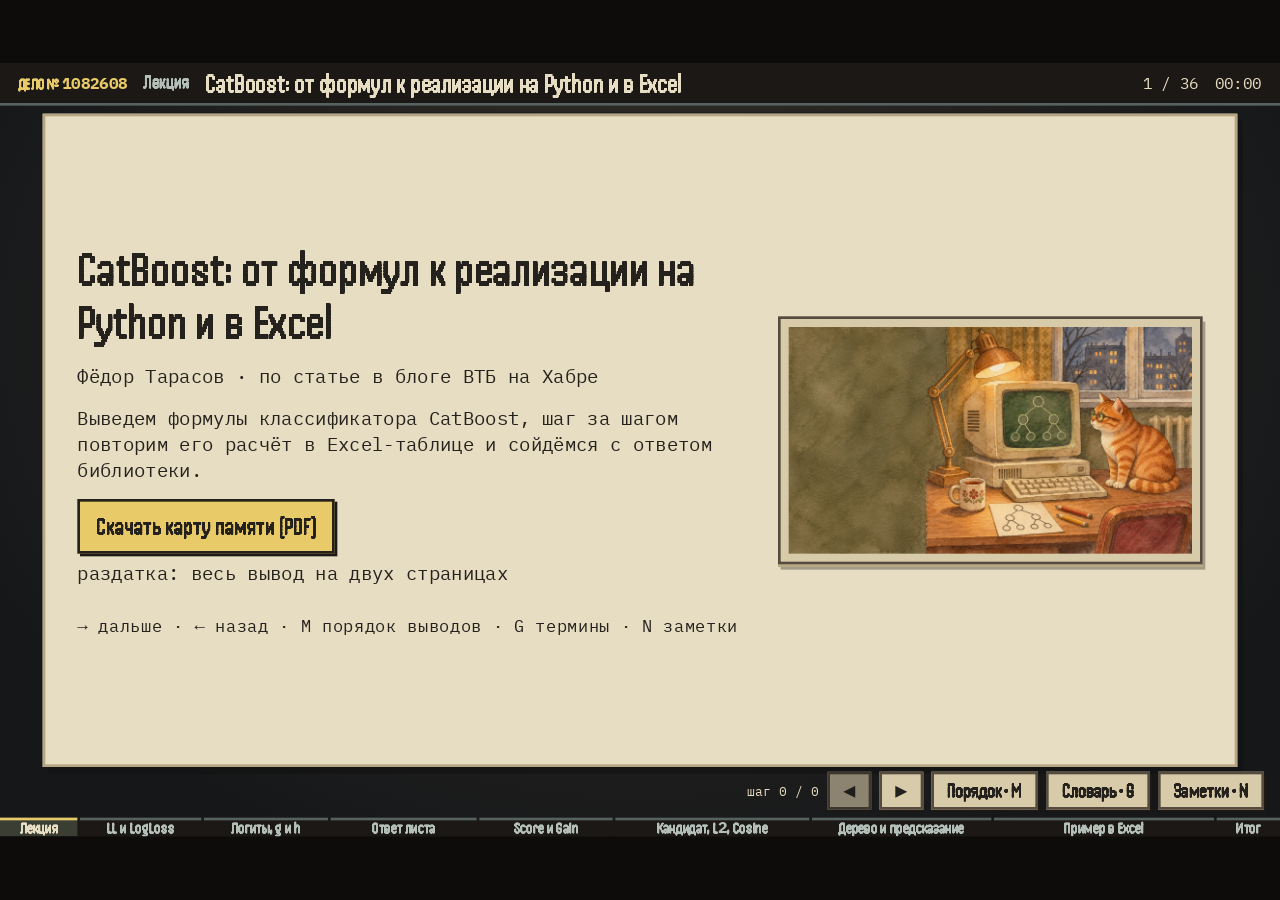
